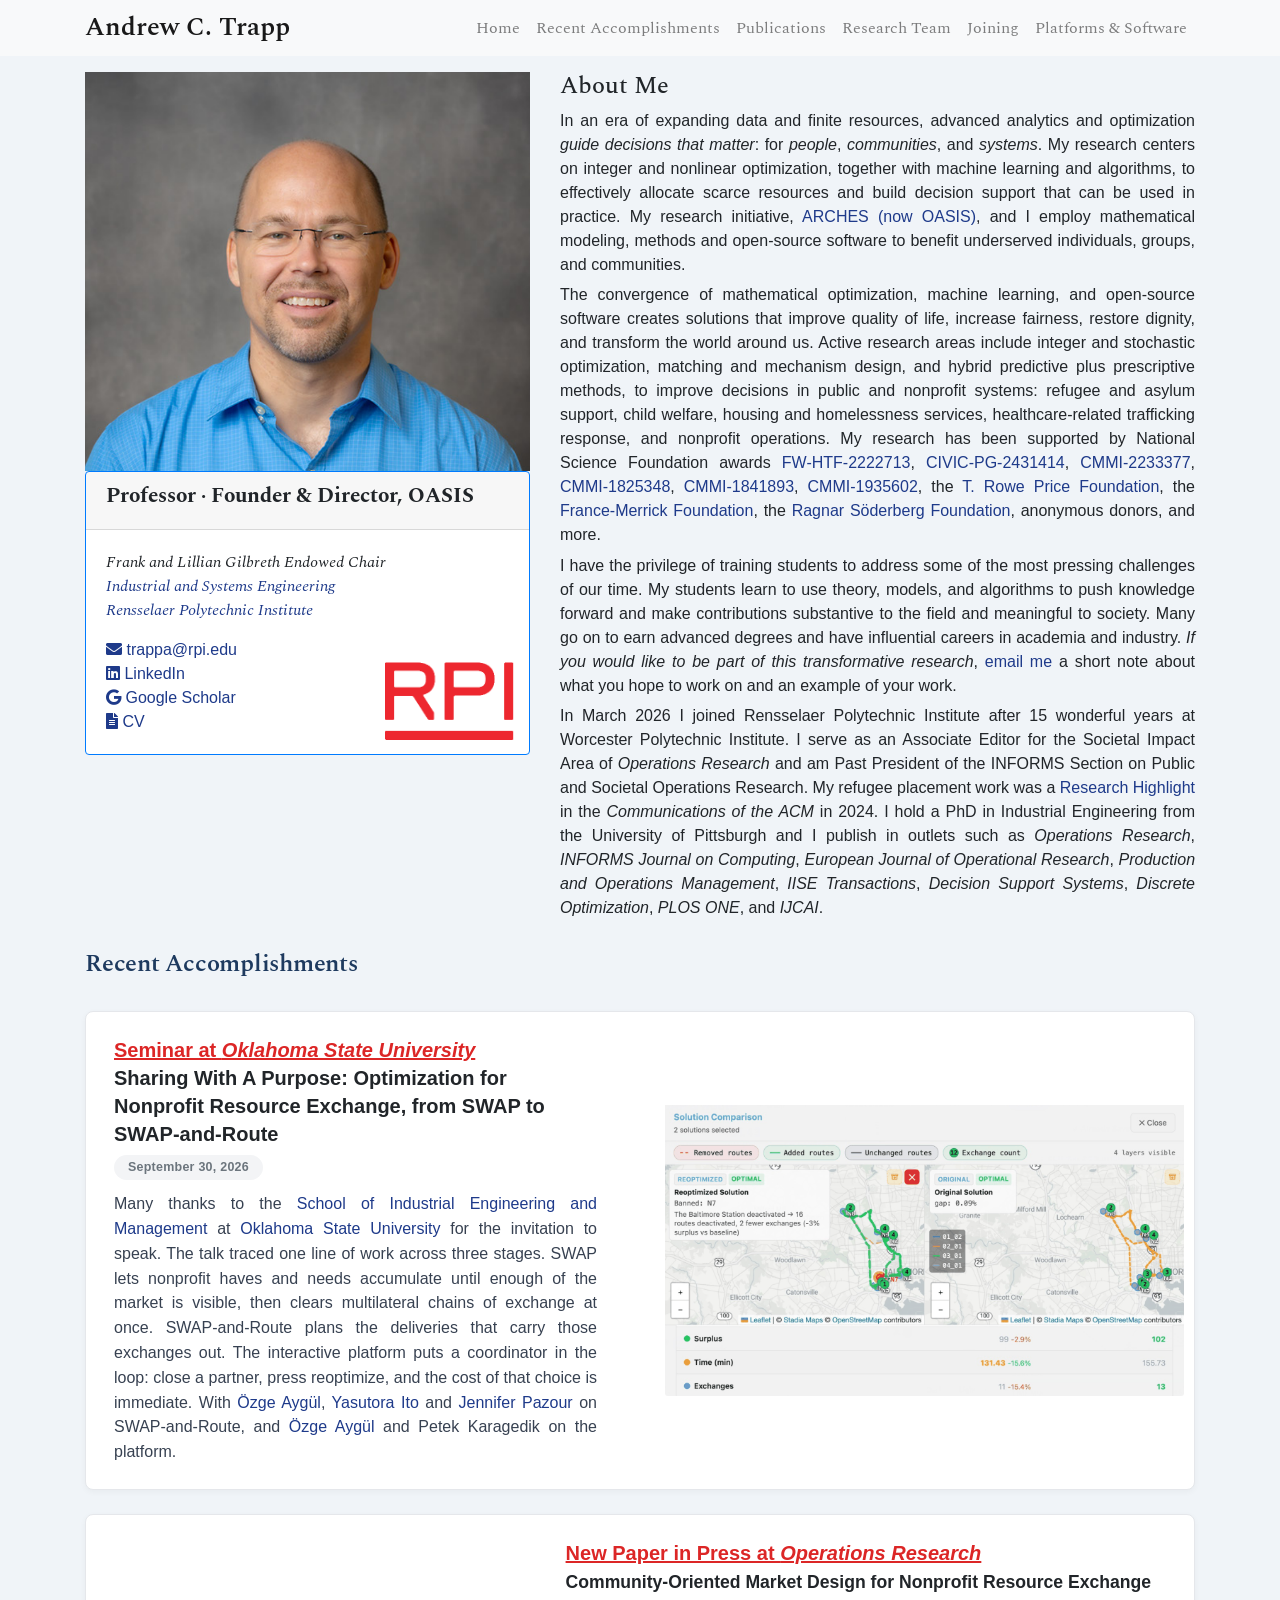
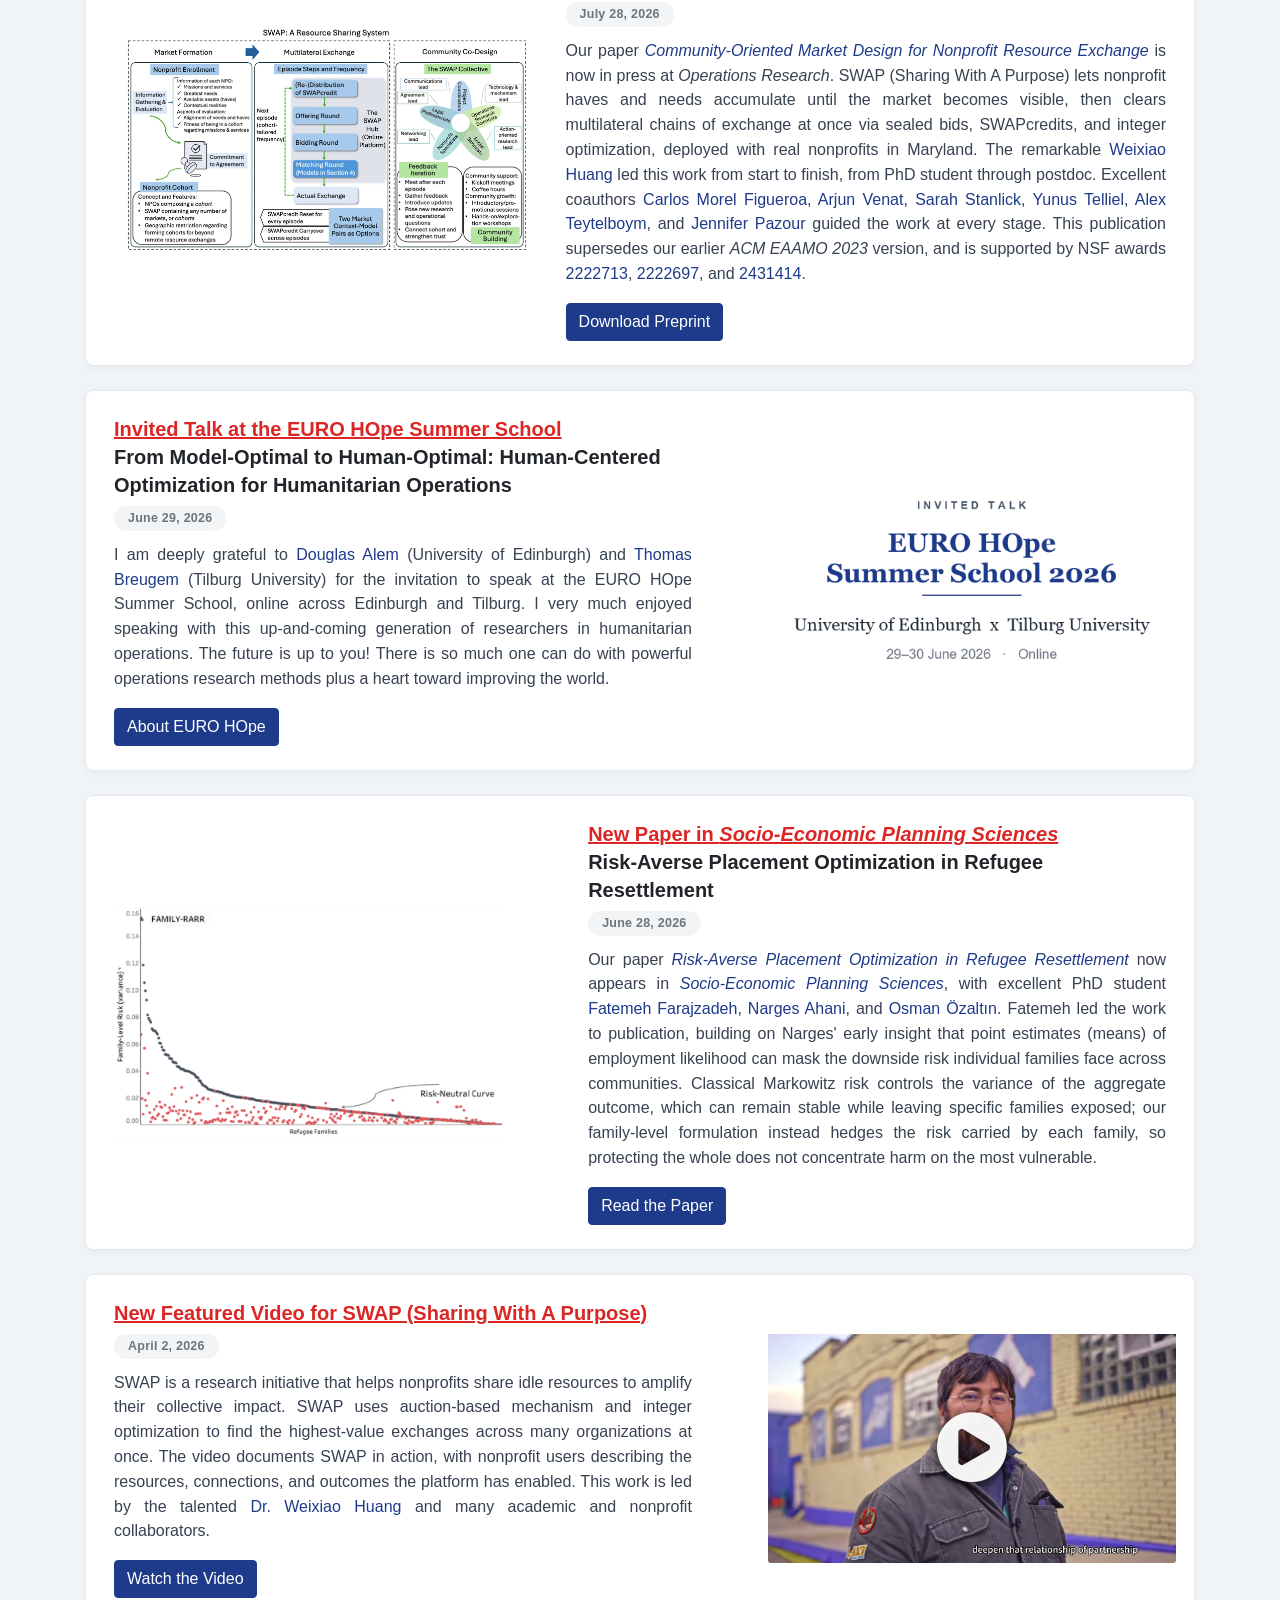
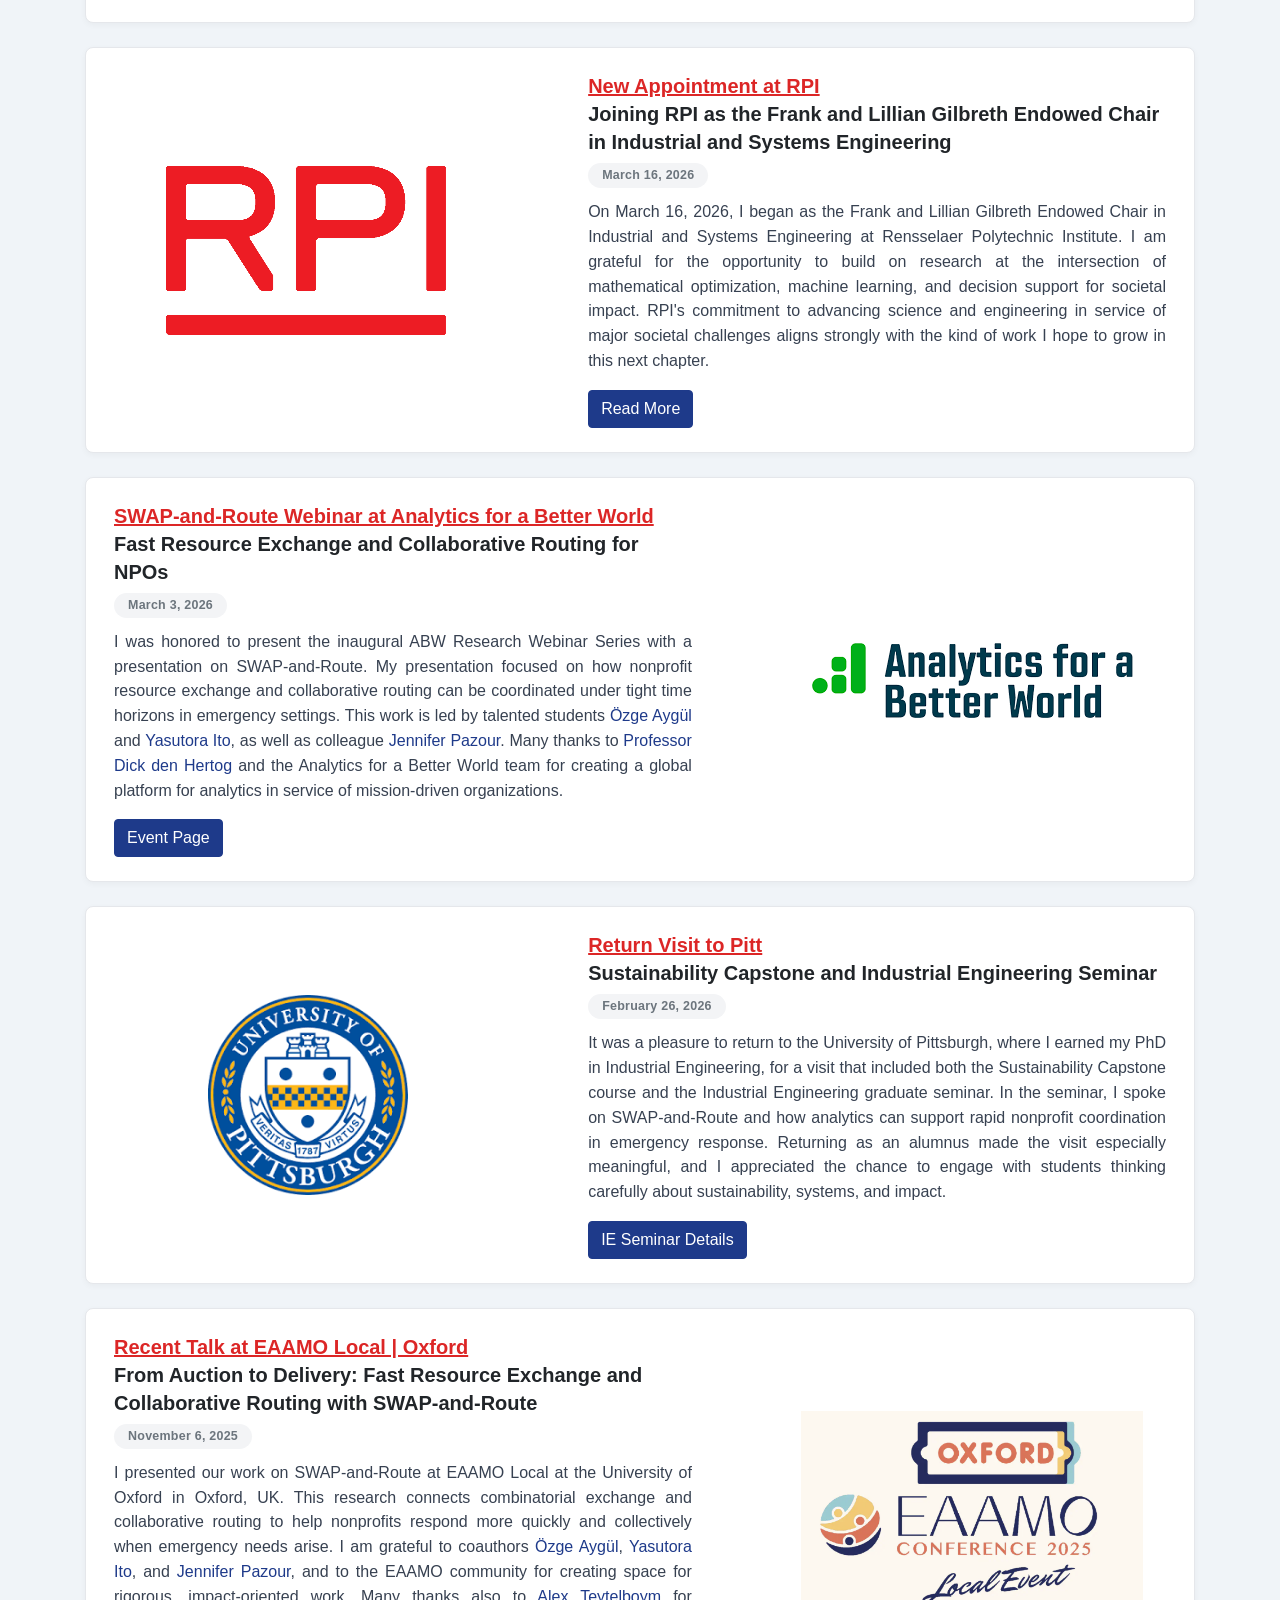
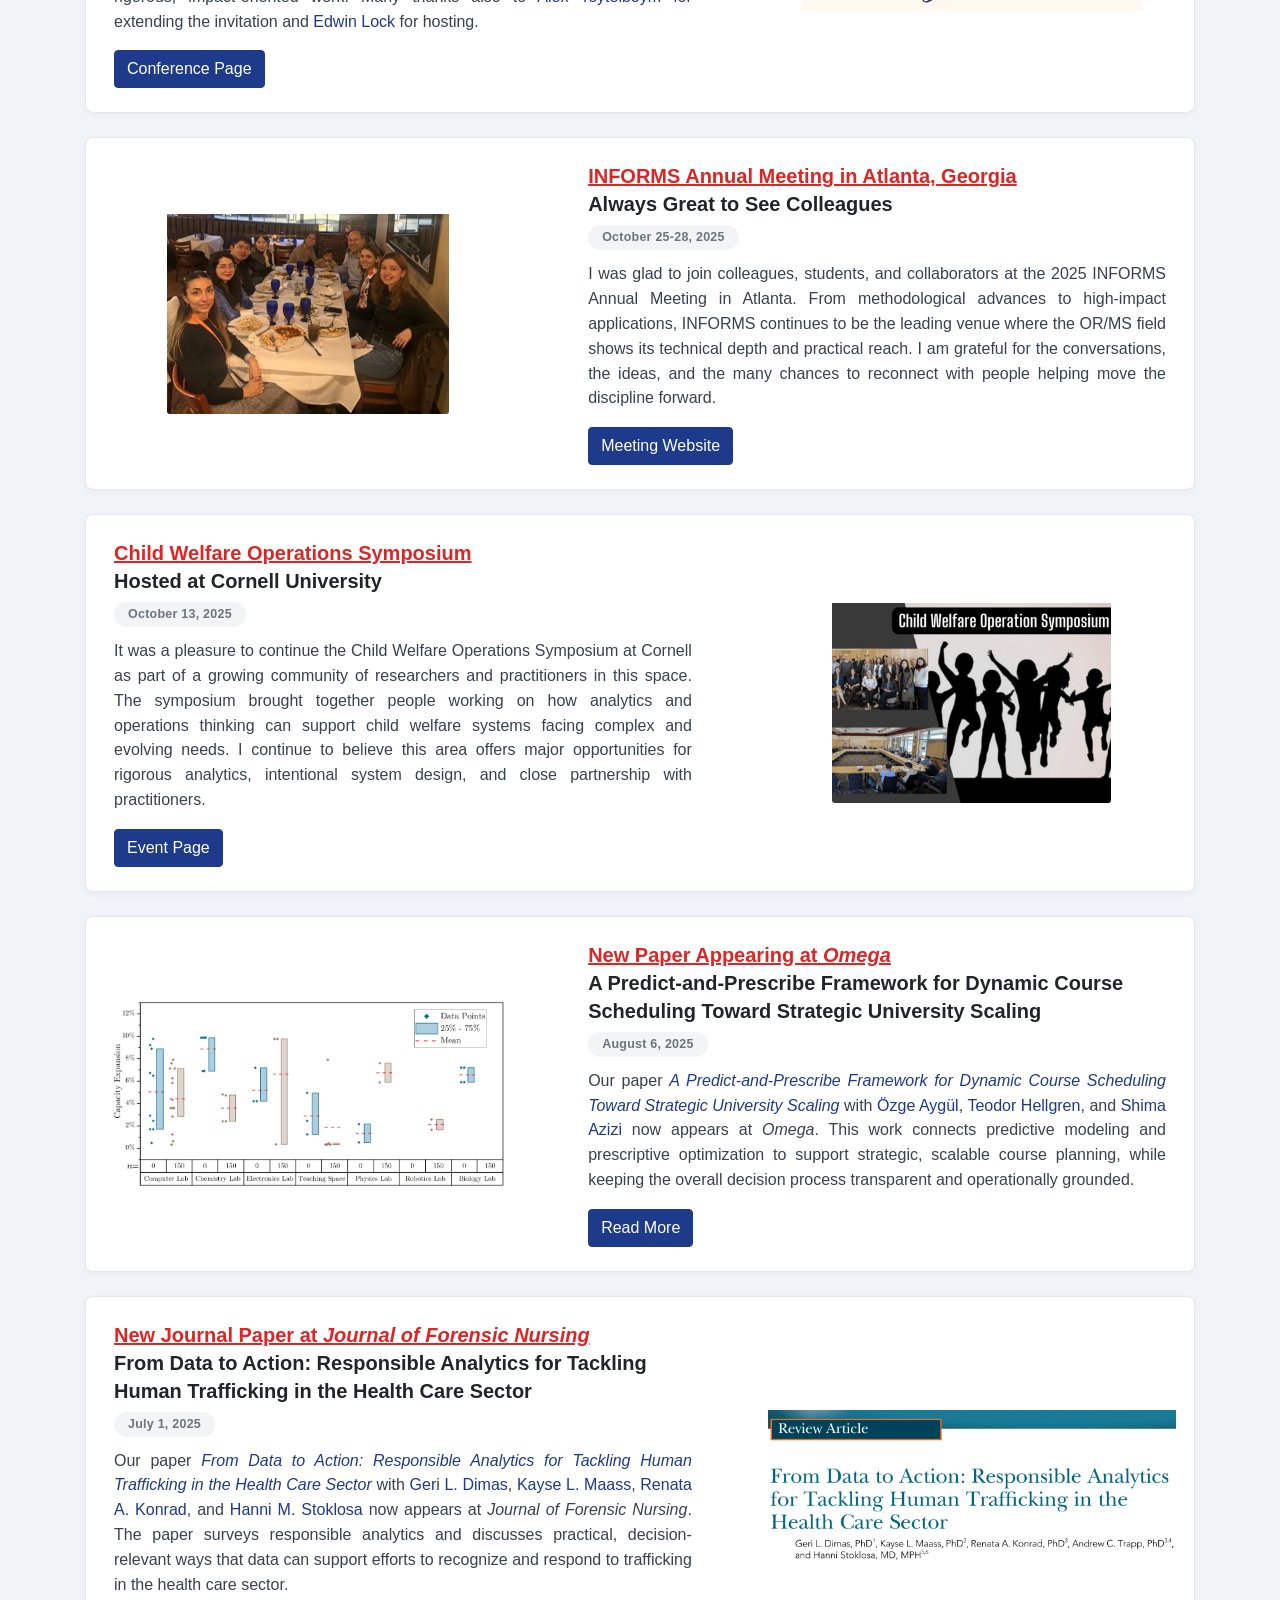
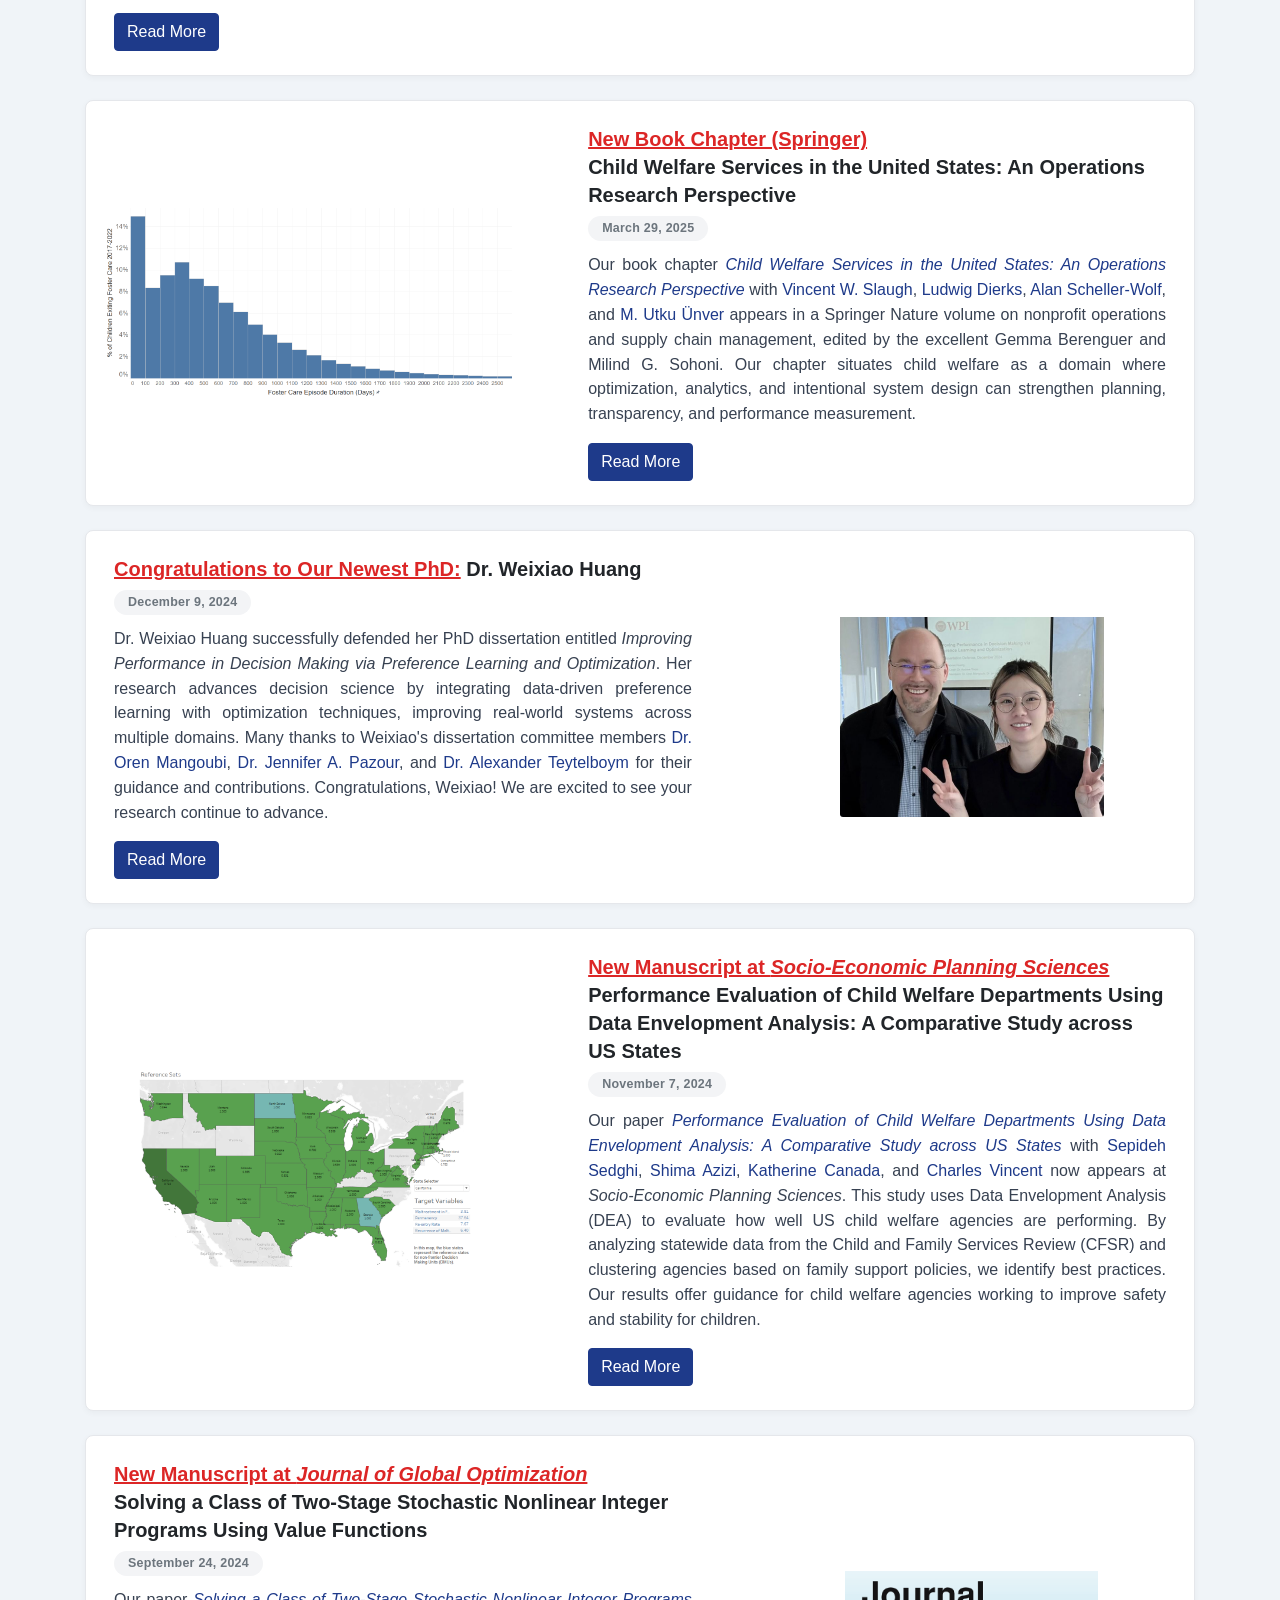
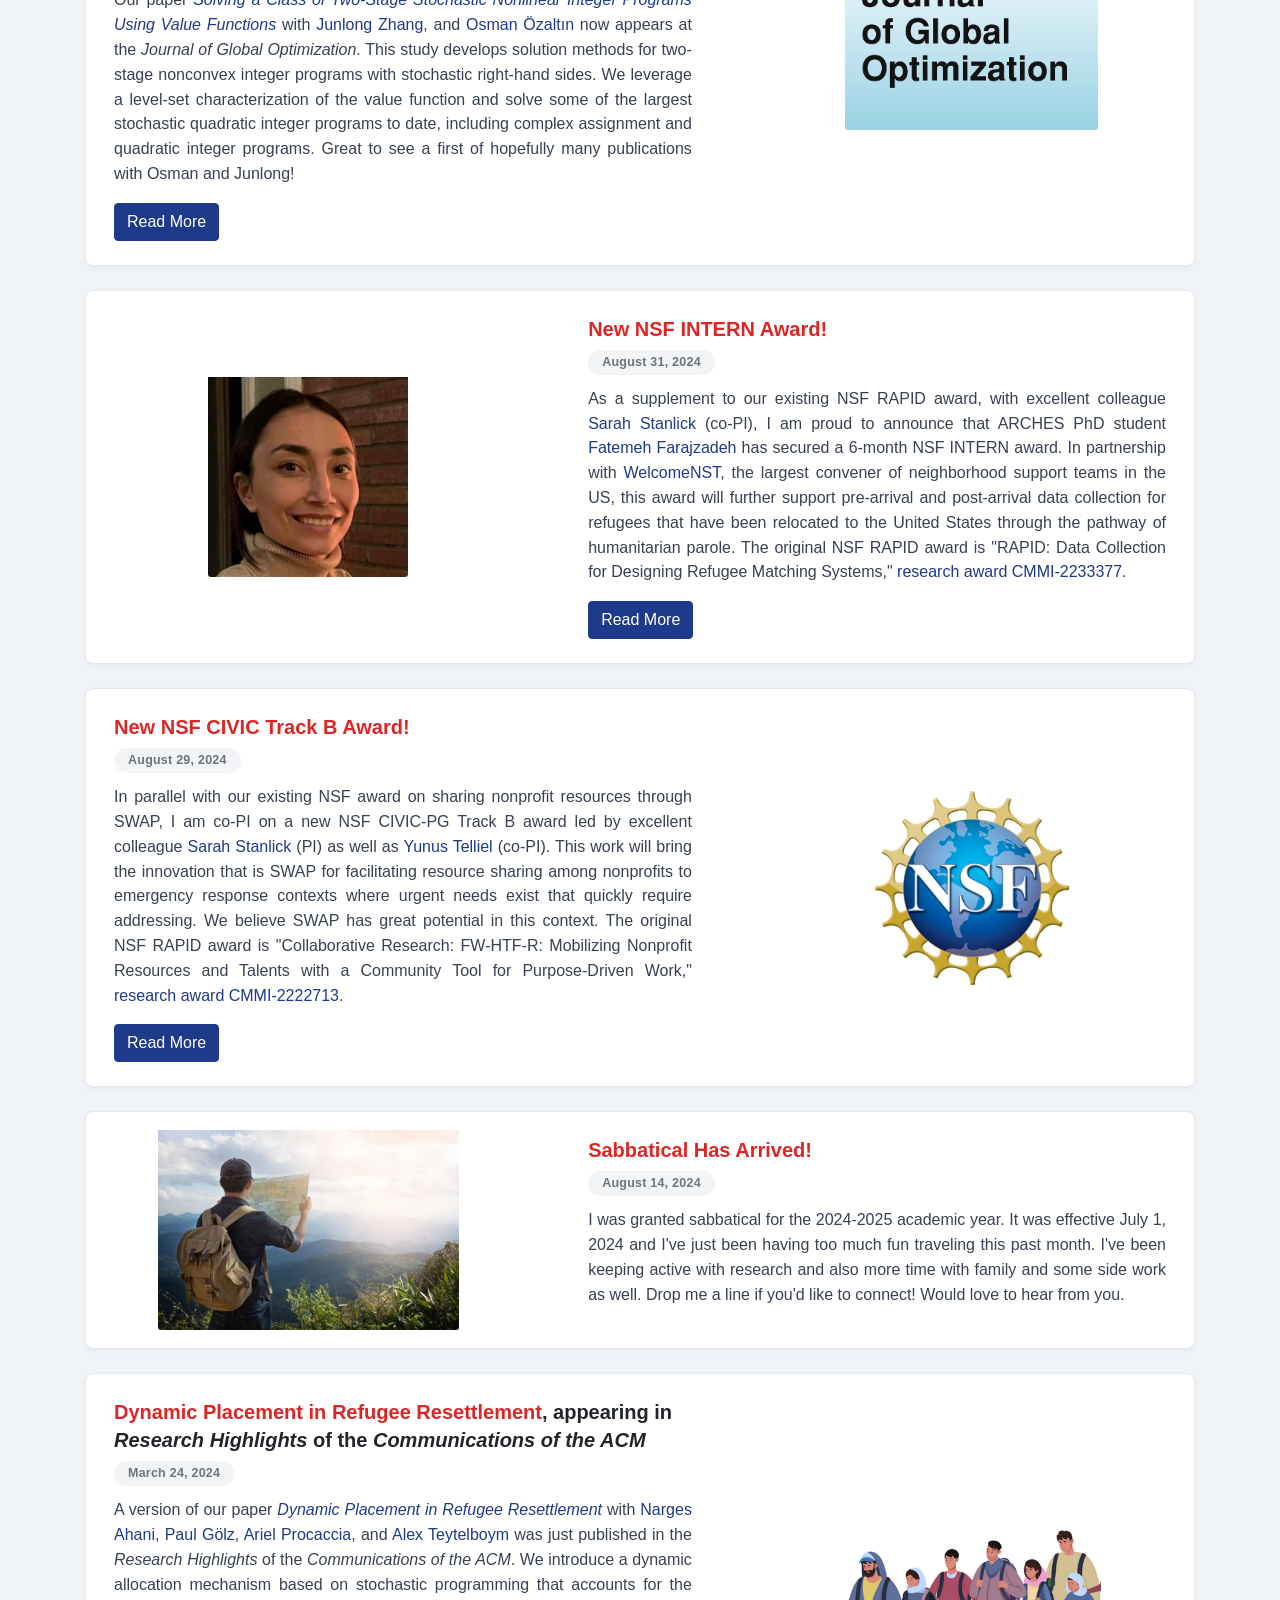
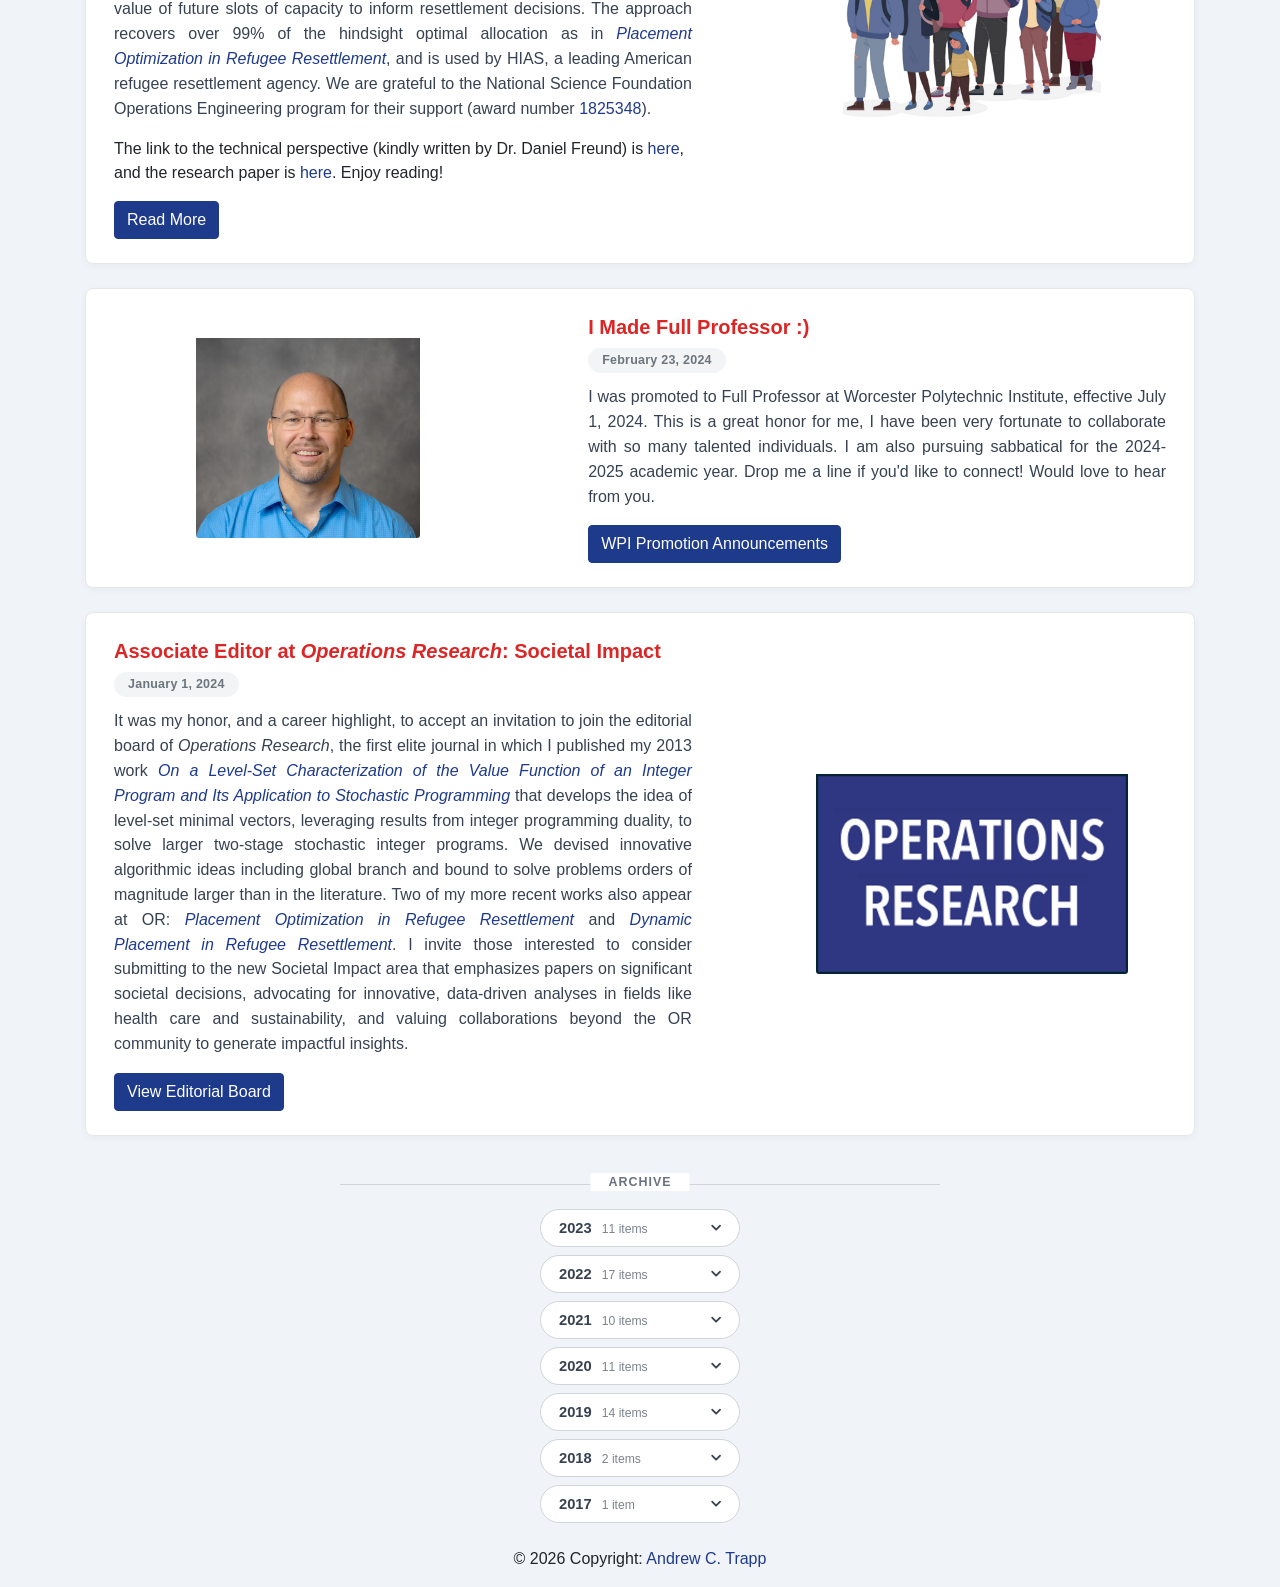
==== index.html @ 720f8353 "Rework the Oklahoma State card: clearer figure, lighter text block Swaps the full-application screen" ====
<!DOCTYPE html>
<html lang="en">
  <head>
    <meta charset="UTF-8" />
    <meta name="viewport" content="width=device-width, initial-scale=1.0" />
    <meta http-equiv="X-UA-Compatible" content="ie=edge" />

    <!-- SEO description -->
    <meta name="description" content="Professor and Gilbreth Endowed Chair in Industrial and Systems Engineering at RPI, applying optimization and machine learning to systems that serve people." />

    <!-- Open Graph / link preview (default = profile). To feature a specific paper on a LinkedIn/Teams post, swap the four og: lines using the template at the bottom of this block. -->
    <meta property="og:type" content="website" />
    <meta property="og:site_name" content="Andrew C. Trapp" />
    <meta property="og:title" content="Andrew C. Trapp | Optimization for Societal Impact" />
    <meta property="og:description" content="Professor and Gilbreth Endowed Chair in Industrial and Systems Engineering at RPI, applying optimization and machine learning to systems that serve people." />
    <meta property="og:image" content="https://andrewctrapp.github.io/img/og_card.png" />
    <meta property="og:image:width" content="1200" />
    <meta property="og:image:height" content="630" />
    <meta property="og:image:alt" content="Andrew C. Trapp, Professor and Gilbreth Endowed Chair, Industrial and Systems Engineering, RPI" />
    <meta property="og:url" content="https://andrewctrapp.github.io/" />

    <!-- Site name for Google Search results (WebSite structured data).
         Without this, Google falls back to the platform brand ("GitHub") for github.io sites. -->
    <script type="application/ld+json">
    {
      "@context": "https://schema.org",
      "@type": "WebSite",
      "name": "Andrew C. Trapp",
      "alternateName": "Optimization for Societal Impact",
      "url": "https://andrewctrapp.github.io/"
    }
    </script>

    <!-- Twitter / X card -->
    <meta name="twitter:card" content="summary_large_image" />
    <meta name="twitter:title" content="Andrew C. Trapp | Optimization for Societal Impact" />
    <meta name="twitter:description" content="Professor and Gilbreth Endowed Chair in Industrial and Systems Engineering at RPI, applying optimization and machine learning to systems that serve people." />
    <meta name="twitter:image" content="https://andrewctrapp.github.io/img/og_card.png" />

    <!-- TEMPLATE to feature a specific paper instead of the profile: replace the active og:title/og:description/og:image/og:url above with a version of these.
    <meta property="og:title" content="New Manuscript Accepted at Operations Research: Dynamic Placement in Refugee Resettlement"/>
    <meta property="og:image" content="https://andrewctrapp.github.io/img/Annie.gif"/>
    <meta property="og:description" content="New manuscript explores a dynamic allocation mechanism based on stochastic programming to account for the value of future slots of capacity to inform resettlement decisions."/>
    <meta property="og:url" content="https://andrewctrapp.github.io/index.html#dynamic-refugee-resettlement"/>
    -->
    <!-- TEMPLATE (community paramedicine):
    <meta property="og:title" content="Select, Route and Schedule: Optimizing Community Paramedicine Service Delivery with Mandatory Visits and Patient Prioritization"/>
    <meta property="og:image" content="https://andrewctrapp.github.io/img/CP_Plot.png"/>
    <meta property="og:description" content="My newest manuscript on community paramedicine is now available online at Optimization Online."/>
    <meta property="og:url" content="https://andrewctrapp.github.io/index.html#community-paramedicine"/>
    -->

<!-- Cite like this: -->
<!-- https://andrewctrapp.github.io/index.html#METU-Refugee-Talk -->

    <!-- Important favicon (icon for tab on browser) -->
    <link rel="icon" href="img/favicon.ico" />

    <!--Bootstrap CDN-->
    <link
      rel="stylesheet"
      href="https://stackpath.bootstrapcdn.com/bootstrap/4.3.1/css/bootstrap.min.css"
      integrity="sha384-ggOyR0iXCbMQv3Xipma34MD+dH/1fQ784/j6cY/iJTQUOhcWr7x9JvoRxT2MZw1T"
      crossorigin="anonymous"
    />
    <link
      rel="stylesheet"
      href="https://cdnjs.cloudflare.com/ajax/libs/font-awesome/5.2.0/css/all.css"
    />

    <!-- ====================================================
         Recent Accomplishments — polished card styling
         ==================================================== -->
    <style>
      /* === Card polish (subtle shadows, hover lift, consistent spacing) === */
      #recent-accomplishments .card {
        border: 1px solid #e5e7eb;
        border-radius: 8px;
        overflow: hidden;
        transition: box-shadow 0.22s ease, transform 0.22s ease;
        box-shadow: 0 2px 6px rgba(0,0,0,0.04);
        background: #fff;
      }
      #recent-accomplishments .card:hover {
        box-shadow: 0 8px 24px rgba(0,0,0,0.10);
        transform: translateY(-2px);
      }
      #recent-accomplishments .card-header {
        background: transparent;
        border: 0;
        padding: 18px;
        width: 100%;
        display: flex;
        align-items: center;
        justify-content: center;
      }
      /* Standardize all card images to a consistent visual height */
      #recent-accomplishments .card-header img,
      #recent-accomplishments .card-img-bottom,
      #recent-accomplishments .card-img-top {
        max-height: 200px;
        width: auto;
        max-width: 100%;
        object-fit: contain;
        margin: 0 auto;
        display: block;
      }
      /* SWAP video thumbnail is wider/cinematic — let it fill */
      #SWAPVideo2025 .card-header img {
        max-height: none;
        width: 100%;
      }
      /* RARR figure: a touch larger so the plot labels stay legible */
      #RARRPaper2026 .card-header img {
        max-height: 230px;
      }
      /* SWAP OR-paper figure is a wide three-panel diagram — let it fill the column */
      #SWAPOper2026 .card-header img {
        max-height: none;
        width: 100%;
      }
      /* Shift the column split and slim the paddings so the bold title holds one line
         while the figure keeps its size */
      @media (min-width: 992px) {
        /* Move 30px of the central-divider buffer over to the card's left edge */
        #SWAPOper2026 .col-lg-5 { flex: 0 0 41%; max-width: 41%; padding-left: 45px; padding-right: 0; }
        #SWAPOper2026 .col-lg-7 { flex: 0 0 59%; max-width: 59%; padding-left: 0; }
      }
      #SWAPOper2026 .card-title b {
        font-size: 1.1rem;
      }
      #SWAPOper2026 .card-header { padding: 10px; }
      #SWAPOper2026 .card-body { padding: 24px 16px; }

      /* OSU seminar figure is a two-panel comparison with fine labels and a metrics
         table: let it fill the column so those stay readable */
      #OSUSeminar2026 .card-header img {
        max-height: none;
        width: 100%;
      }
      #OSUSeminar2026 .card-header { padding: 10px; }
      #OSUSeminar2026 .card-body { padding: 24px 18px; }
      #recent-accomplishments .card-body {
        padding: 24px 28px;
      }
      #recent-accomplishments .card-title {
        margin-bottom: 6px;
        line-height: 1.4;
      }
      #recent-accomplishments .card-text {
        line-height: 1.55;
        color: #374151;
      }
      #recent-accomplishments h4 {
        color: #1e3a5f;
        font-weight: 600;
        letter-spacing: -0.01em;
      }
      /* === Date badge (replaces the muted h6 with a pill) === */
      #recent-accomplishments .card-subtitle {
        display: inline-block;
        background: #f3f4f6;
        color: #4b5563;
        padding: 5px 14px;
        border-radius: 999px;
        font-size: 0.78rem;
        font-weight: 600;
        letter-spacing: 0.02em;
        margin-bottom: 12px;
      }
      /* === Modernized red accent (replaces deprecated <font color="red">) === */
      .card-accent {
        color: #dc2626;
        font-weight: 700;
        text-decoration: none;
      }
      .card-accent-strong {
        color: #dc2626;
        font-weight: 700;
        text-decoration: underline;
      }
      /* === Alternating mirror layout (every other card flipped) === */
      #recent-accomplishments .card.card-mirror > .row {
        flex-direction: row-reverse;
      }
      /* === Archive divider (shown once, above first year-toggle) === */
      .archive-divider {
        position: relative;
        text-align: center;
        margin: 48px auto 24px;
        max-width: 600px;
      }
      .archive-divider hr {
        border: 0;
        border-top: 1.5px solid #d1d5db;
        margin: 0;
      }
      .archive-divider .archive-label {
        position: absolute;
        top: -11px;
        left: 50%;
        transform: translateX(-50%);
        background: #fff;
        padding: 0 18px;
        color: #6b7280;
        font-size: 0.78rem;
        text-transform: uppercase;
        letter-spacing: 0.08em;
        font-weight: 600;
      }
      /* === Per-year toggle (slim pill style) === */
      .year-toggle-wrap {
        text-align: center;
        margin: 0 auto 8px;
      }
      .year-toggle {
        border: 1px solid #d1d5db;
        background: #fff;
        color: #374151;
        padding: 7px 18px;
        font-size: 0.88rem;
        border-radius: 999px;
        cursor: pointer;
        display: inline-flex;
        align-items: center;
        justify-content: space-between;
        min-width: 200px;
        transition: all 0.18s;
        font-family: inherit;
      }
      .year-toggle:hover {
        border-color: #1e3a5f;
        color: #1e3a5f;
      }
      .year-toggle.expanded {
        background: #1e3a5f;
        border-color: #1e3a5f;
        color: #fff;
      }
      .year-toggle .year-label {
        display: inline-flex;
        align-items: baseline;
        gap: 10px;
      }
      .year-toggle .year-num {
        font-weight: 700;
        font-size: 0.92rem;
      }
      .year-toggle .year-count {
        font-size: 0.76rem;
        opacity: 0.65;
      }
      .year-toggle.expanded .year-count {
        opacity: 0.9;
      }
      .year-toggle .year-chev {
        font-size: 0.72rem;
        margin-left: 14px;
        transition: transform 0.2s;
      }
      .year-toggle.expanded .year-chev {
        transform: rotate(180deg);
      }
      .year-panel {
        margin: 18px 0 30px;
      }
      .archived-card-wrap {
        margin-bottom: 16px;
      }
      /* === Fade-in animation on revealed cards === */
      @keyframes fadeInUp {
        from { opacity: 0; transform: translateY(12px); }
        to { opacity: 1; transform: translateY(0); }
      }
      .reveal-anim {
        animation: fadeInUp 0.45s ease forwards;
      }
      /* === Floating back-to-top button === */
      #back-to-top {
        position: fixed;
        bottom: 28px;
        right: 28px;
        width: 48px;
        height: 48px;
        border-radius: 50%;
        background: #1e3a5f;
        color: #fff;
        border: 0;
        box-shadow: 0 4px 14px rgba(0,0,0,0.18);
        opacity: 0;
        pointer-events: none;
        transition: opacity 0.25s, transform 0.18s;
        z-index: 9000;
        font-size: 1.1rem;
        cursor: pointer;
      }
      #back-to-top.visible {
        opacity: 0.92;
        pointer-events: auto;
      }
      #back-to-top:hover {
        opacity: 1;
        transform: translateY(-3px);
      }
    </style>

    <link rel="stylesheet" href="accents.css" />
  </head>
  <title>Optimization for Societal Impact &middot; Andrew C. Trapp</title>
<!--   <link rel="shortcut icon" type="image/jpg" href="Favicon_Image_Location"/> -->
  <body>
    <!--Navbar-->

    <nav class="navbar navbar-expand-sm navbar-light bg-light mb-3">
      <div class="container">
        <a class="navbar-brand" href="index.html">Andrew C. Trapp</a>
        <button class="navbar-toggler" data-toggle="collapse" data-target="#navbarNav">
          <span class="navbar-toggler-icon"></span>
        </button>
        <div class="collapse navbar-collapse" id="navbarNav">
          <ul class="navbar-nav ml-auto">
            <li class="nav-item">
              <a class="nav-link" href="index.html">Home</a>
            </li>
            <li class="nav-item">
              <a class="nav-link" href="index.html#recent-accomplishments">Recent Accomplishments</a>
            </li>
            <li class="nav-item">
              <a class="nav-link" href="publications.htm">Publications</a>
            </li>
            <li class="nav-item">
              <a class="nav-link" href="team.htm">Research Team</a>
            </li>
            <li class="nav-item">
              <a class="nav-link" href="joining.htm">Joining</a>
            </li>
            <li class="nav-item">
              <a class="nav-link" href="platforms-and-software.htm">Platforms & Software</a>
            </li>
          </ul>
        </div>
      </div>
    </nav>

    <!--Profile-->

    <div class="container">
      <div class="row justify-content-center align-self-center">
        <div class="col-lg-5 ">
          <div class="text-center">
            <img
              src="img/ACT_2024.png"
              class="img-fluid"
              alt="profile photo"
            />
          </div>
          <div class="card border-primary">
              <div class="card-header">
                <h5><strong>Professor &middot; Founder &amp; Director,&nbsp;OASIS</strong></h5>
              </div>
                <div class="card-body" style="position:relative;">
                <p class="affiliation">
                  <i>Frank and Lillian Gilbreth Endowed Chair</i>
                  <br>
                  <a href="https://ise.rpi.edu"><i>Industrial and Systems Engineering</i></a>
                  <br>
                  <a href="https://www.rpi.edu"><i>Rensselaer Polytechnic Institute</i></a>
<!--                   <br> -->
<!--                   <a href="https://www.wpi.edu/academics/departments/data-science"><i>Data Science</i></a> -->
<!--                   &vert; -->
<!--                   <a href="https://www.wpi.edu/academics/departments/mathematical-sciences"><i>Mathematical Sciences</i></a> -->
<!--                   &vert; -->
<!--                   <a href="https://www.wpi.edu/academics/departments/computer-science"><i>Computer Science</i></a> -->
                </p>
              <div style="clear:both;"></div>

              <div>
                <a href="mailto:trappa@rpi.edu"><i class="fas fa-envelope"></i></a>
                <a href="mailto:trappa@rpi.edu">trappa@rpi.edu</a>
              </div>
              <div class="linkedin">
                <a
                  href="https://www.linkedin.com/in/andytrapp"
                  ,
                  target="_blank"
                >
                  <i class="fab fa-linkedin"></i>
                </a>
                <a
                  href="https://www.linkedin.com/in/andytrapp"
                  ,
                  target="_blank"
                  >LinkedIn</a
                >
              </div>
              <div class="google">
                <a
                  href="https://scholar.google.com/citations?user=ZASbboYAAAAJ&hl=en&oi=ao"
                  ,
                  target="_blank"
                >
                  <i class="fab fa-google"></i>
                </a>
                <a
                  href="https://scholar.google.com/citations?user=ZASbboYAAAAJ&hl=en&oi=ao"
                  ,
                  target="_blank"
                  >Google Scholar</a
                >
              </div>
              <div class="cv">
                <a href="cv.pdf" download, target="_blank">
                  <i class="fas fa-file-alt"></i>
                </a>
                <a href="cv.pdf" download, target="_blank"
                  >CV</a
                >
              </div>
              <a href="https://www.rpi.edu" target="_blank" title="Rensselaer Polytechnic Institute"
                 style="position:absolute;bottom:14px;right:14px;display:block;line-height:0;">
                <img src="img/RPI_Logo_Red_on_White_With_Bar.png" alt="Rensselaer Polytechnic Institute"
                     style="max-height:78px;max-width:165px;width:auto;height:auto;opacity:0.95;" />
              </a>
            </div>
            </div>
          </div>
          <br>
       
        <div class="col-lg-7">
          <h4>About Me</h4>
          <p class="medium-text-justify" align="justify" style="margin-bottom:0.4rem;">
            In an era of expanding data and finite resources, advanced analytics and optimization <i>guide decisions that matter</i>: for <i>people</i>, <i>communities</i>, and <i>systems</i>. My research centers on integer and nonlinear optimization, together with machine learning and algorithms, to effectively allocate scarce resources and build decision support that can be used in practice. My research initiative, <a href="https://oasisimpact.org">ARCHES (now OASIS)</a>, and I employ mathematical modeling, methods and open-source software to benefit underserved individuals, groups, and communities.</p>
          <p class="medium-text-justify" align="justify" style="margin-bottom:0.4rem;">
            The convergence of mathematical optimization, machine learning, and open-source software creates solutions that improve quality of life, increase fairness, restore dignity, and transform the world around us.
            Active research areas include integer and stochastic optimization, matching and mechanism design, and hybrid predictive plus prescriptive methods, to improve decisions in public and nonprofit systems: refugee and asylum support, child welfare, housing and homelessness services, healthcare-related trafficking response, and nonprofit operations.
            My research has been supported by National Science Foundation awards
            <a href="https://www.nsf.gov/awardsearch/showAward?AWD_ID=2222713", target="_blank"
              >FW-HTF-2222713</a
            >,
            <a href="https://www.nsf.gov/awardsearch/showAward?AWD_ID=2431414", target="_blank"
              >CIVIC-PG-2431414</a
            >,
            <a href="https://www.nsf.gov/awardsearch/showAward?AWD_ID=2233377", target="_blank"
              >CMMI-2233377</a
            >,
            <a href="https://www.nsf.gov/awardsearch/showAward?AWD_ID=1825348", target="_blank"
              >CMMI-1825348</a
            >,
            <a href="https://www.nsf.gov/awardsearch/showAward?AWD_ID=1841893", target="_blank"
              >CMMI-1841893</a
            >,
            <a href="https://www.nsf.gov/awardsearch/showAward?AWD_ID=1935602", target="_blank"
              >CMMI-1935602</a
            >, the
            <a href="https://www.troweprice.com/corporate/us/en/what-sets-us-apart/corporate-responsibility/community-commitment/trp-foundation.html", target="_blank"
              >T. Rowe Price Foundation</a
            >, the 
            <a href="https://france-merrickfdn.org/", target="_blank"
              >France-Merrick Foundation</a
            >, the
            <a href="https://ki.se/en/research/ragnar-soderberg-foundation", target="_blank"
              >Ragnar S&ouml;derberg Foundation</a
            >, anonymous donors, and more.</p>
          <p class="medium-text-justify" align="justify" style="margin-bottom:0.4rem;">
            I have the privilege of training students to address some of the most pressing challenges of our time. My students learn to use theory, models, and algorithms to push knowledge forward and make contributions substantive to the field and meaningful to society.
            Many go on to earn advanced degrees and have influential careers in academia and industry.
            <i>If you would like to be part of this transformative research</i>, <a href="mailto:trappa@rpi.edu">email me</a> a short note about what you hope to work on and an example of your work.</p>
          <p class="medium-text-justify" align="justify" style="margin-bottom:0.4rem;">
            In March 2026 I joined Rensselaer Polytechnic Institute after 15 wonderful years at Worcester Polytechnic Institute. I serve as an Associate Editor for the Societal Impact Area of <i>Operations Research</i> and am Past President of the INFORMS Section on Public and Societal Operations Research. My refugee placement work was a <a href="https://cacm.acm.org/research-highlights/technical-perspective-improving-refugees-integration-with-online-resource-allocation">Research Highlight</a> in the <i>Communications of the ACM</i> in 2024. I hold a PhD in Industrial Engineering from the University of Pittsburgh and I publish in outlets such as
            <i>Operations Research</i>,
            <i>INFORMS Journal on Computing</i>,
            <i>European Journal of Operational Research</i>,
            <i>Production and Operations Management</i>,
            <i>IISE Transactions</i>,
            <i>Decision Support Systems</i>,
            <i>Discrete Optimization</i>,
            <i>PLOS ONE</i>,
            and <i>IJCAI</i>.
          </p>
        </div>
      </div>
    </div>
    <br />

    <!--Recent Accomplishments-->

    <div id="recent-accomplishments">
    <div class="container">
      <h4>Recent Accomplishments</h4>
    </div>

    <br>

	<div id="OSUSeminar2026">
      <div class="container">
        <div class="card">
          <div class="row">
            <div class="col-lg-6 d-flex align-items-center">
              <div class="card-header">
                <img class="card-img-bottom" src="img/SWAP_Route_Reoptimize_Comparison.png" alt="Solution comparison in the decision support platform: the reoptimized plan beside the original, with surplus, time and exchange counts" />
              </div>
            </div>
            <div class="col-lg-6">
              <div class="card-body">
                <h5 class="card-title">
                  <span class="card-accent-strong">Seminar at <i>Oklahoma State University</i></span><br>
                  <b>Sharing With A Purpose: Optimization for Nonprofit Resource Exchange, from SWAP to SWAP-and-Route</b>
                </h5>

                <h6 class="card-subtitle text-muted">
                  September 30, 2026
                </h6>
                <br />

                <p class="card-text" align="justify">
                  Many thanks to the <a href="https://ceat.okstate.edu/iem/" target="_blank">School of Industrial Engineering and Management</a> at <a href="https://okstate.edu" target="_blank">Oklahoma State University</a> for the invitation to speak.
                  The talk traced one line of work across three stages. SWAP lets nonprofit haves and needs accumulate until enough of the market is visible, then clears multilateral chains of exchange at once.
                  SWAP-and-Route plans the deliveries that carry those exchanges out.
                  The interactive platform puts a coordinator in the loop: close a partner, press reoptimize, and the cost of that choice is immediate.
                  With <a href="https://www.linkedin.com/in/ozgekoc" target="_blank">&Ouml;zge Ayg&uuml;l</a>, <a href="https://oasisimpact.org/people" target="_blank">Yasutora Ito</a> and <a href="https://faculty.rpi.edu/jennifer-pazour" target="_blank">Jennifer Pazour</a> on SWAP-and-Route, and <a href="https://www.linkedin.com/in/ozgekoc" target="_blank">&Ouml;zge Ayg&uuml;l</a> and Petek Karagedik on the platform.
                </p>
              </div>
            </div>
          </div>
        </div>
      </div>
    </div>

    <br>


	<div id="SWAPOper2026">
      <div class="container">
        <div class="card">
          <div class="row">
            <div class="col-lg-5 d-flex align-items-center">
              <div class="card-header">
                <img class="card-img-bottom" src="img/SWAP_System_Overview.png" alt="SWAP system overview: market formation, multilateral exchange, and community co-design" />
              </div>
            </div>
            <div class="col-lg-7">
              <div class="card-body">
                <h5 class="card-title">
                  <span class="card-accent-strong">New Paper in Press at <i>Operations Research</i></span><br>
                  <b>Community-Oriented Market Design for Nonprofit Resource Exchange</b>
                </h5>

                <h6 class="card-subtitle text-muted">
                  July 28, 2026
                </h6>
                <br />

                <p class="card-text" align="justify">
                  Our paper <i><a href="docs/Preprint_Community-Oriented_Market_Design_for_Nonprofit_Resource_Exchange.pdf" target="_blank">Community-Oriented Market Design for Nonprofit Resource Exchange</a></i> is now in press at <i>Operations Research</i>.
                  SWAP (Sharing With A Purpose) lets nonprofit haves and needs accumulate until the market becomes visible, then clears multilateral chains of exchange at once via sealed bids, SWAPcredits, and integer optimization, deployed with real nonprofits in Maryland.
                  The remarkable <a href="https://www.linkedin.com/in/weixiao-olivia-huang-66a878128/" target="_blank">Weixiao Huang</a> led this work from start to finish, from PhD student through postdoc.
                  Excellent coauthors <a href="https://ise.rpi.edu/people/carlos-morel-figueroa" target="_blank">Carlos Morel Figueroa</a>,
                  <a href="https://www.linkedin.com/in/arjun-venat/" target="_blank">Arjun Venat</a>,
                  <a href="https://www.wpi.edu/people/faculty/sstanlick" target="_blank">Sarah Stanlick</a>,
                  <a href="https://www.wpi.edu/people/faculty/ydtelliel" target="_blank">Yunus Telliel</a>,
                  <a href="https://www.economics.ox.ac.uk/people/alex-teytelboym" target="_blank">Alex Teytelboym</a>, and
                  <a href="https://faculty.rpi.edu/jennifer-pazour" target="_blank">Jennifer Pazour</a> guided the work at every stage.
                  This publication supersedes our earlier <i>ACM EAAMO 2023</i> version, and is supported by NSF awards <a href="https://www.nsf.gov/awardsearch/showAward?AWD_ID=2222713" target="_blank">2222713</a>, <a href="https://www.nsf.gov/awardsearch/showAward?AWD_ID=2222697" target="_blank">2222697</a>, and <a href="https://www.nsf.gov/awardsearch/showAward?AWD_ID=2431414" target="_blank">2431414</a>.
                </p>

                <a href="docs/Preprint_Community-Oriented_Market_Design_for_Nonprofit_Resource_Exchange.pdf" target="_blank" class="btn btn-primary">Download Preprint</a>
              </div>
            </div>
          </div>
        </div>
      </div>
    </div>

    <br>

    <div id="EUROHOpe2026" style="display:none">
      <div class="container">
        <div class="card">
          <div class="row">
            <div class="col-lg-5 d-flex align-items-center">
              <div class="card-header">
                <img class="card-img-bottom" src="img/eurohope_summer_school_2026.png" alt="EURO HOpe Summer School 2026, University of Edinburgh and Tilburg University" />
              </div>
            </div>
            <div class="col-lg-7">
              <div class="card-body">
                <h5 class="card-title">
                  <span class="card-accent-strong">Invited Talk at the EURO HOpe Summer School</span><br>
                  <b>From Model-Optimal to Human-Optimal: Human-Centered Optimization for Humanitarian Operations</b>
                </h5>

                <h6 class="card-subtitle text-muted">
                  June 29, 2026
                </h6>
                <br />

                <p class="card-text" align="justify">
                  I am deeply grateful to <a href="https://www.business-school.ed.ac.uk/staff/douglas-alem" target="_blank">Douglas Alem</a> (University of Edinburgh) and <a href="https://www.tilburguniversity.edu/staff/t-breugem" target="_blank">Thomas Breugem</a> (Tilburg University) for the invitation to speak at the EURO HOpe Summer School, online across Edinburgh and Tilburg.
                  I very much enjoyed speaking with this up-and-coming generation of researchers in humanitarian operations.
                  The future is up to you! There is so much one can do with powerful operations research methods plus a heart toward improving the world.
                </p>

                <a href="https://www.euro-online.org/web/ewg/39/euro-working-group-on-humanitarian-operations-hope" target="_blank" class="btn btn-primary">About EURO HOpe</a>
              </div>
            </div>
          </div>
        </div>
      </div>
    </div>

    <br class="eurohope-br" style="display:none">

    <div id="RARRPaper2026">
      <div class="container">
        <div class="card">
          <div class="row">
            <div class="col-lg-5 d-flex align-items-center">
              <div class="card-header">
                <img class="card-img-bottom" src="img/RARR_family_risk.png" alt="Family-level risk versus the risk-neutral curve across refugee families" />
              </div>
            </div>
            <div class="col-lg-7">
              <div class="card-body">
                <h5 class="card-title">
                  <span class="card-accent-strong">New Paper in <i>Socio-Economic Planning Sciences</i></span><br>
                  <b>Risk-Averse Placement Optimization in Refugee Resettlement</b>
                </h5>

                <h6 class="card-subtitle text-muted">
                  June 28, 2026
                </h6>
                <br />

                <p class="card-text" align="justify">
                  Our paper <i><a href="https://www.sciencedirect.com/science/article/abs/pii/S0038012126001308" target="_blank">Risk-Averse Placement Optimization in Refugee Resettlement</a></i> now appears in <i><a href="https://www.sciencedirect.com/journal/socio-economic-planning-sciences" target="_blank">Socio-Economic Planning Sciences</a></i>, with excellent PhD student
                  <a href="https://www.linkedin.com/in/fatemehfrj" target="_blank">Fatemeh Farajzadeh</a>,
                  <a href="https://www.linkedin.com/in/narges-ahani/" target="_blank">Narges Ahani</a>, and
                  <a href="https://ise.ncsu.edu/people/oyozalti/" target="_blank">Osman Özaltın</a>.
                  Fatemeh led the work to publication, building on Narges' early insight that point estimates (means) of employment likelihood can mask the downside risk individual families face across communities.
                  Classical Markowitz risk controls the variance of the aggregate outcome, which can remain stable while leaving specific families exposed; our family-level formulation instead hedges the risk carried by each family, so protecting the whole does not concentrate harm on the most vulnerable.
                </p>

                <a href="https://www.sciencedirect.com/science/article/abs/pii/S0038012126001308" target="_blank" class="btn btn-primary">Read the Paper</a>
              </div>
            </div>
          </div>
        </div>
      </div>
    </div>

    <br>

    <div id="SWAPVideo2025">
	  <div class="container">
		<div class="card">
		  <div class="row">
			<div class="col-lg-5 d-flex align-items-center">
			  <div class="card-header" style="background:transparent;border:0;width:100%;">
				<a href="https://www.youtube.com/watch?v=gGRO5mWwmH4" target="_blank" style="position:relative;display:block;text-decoration:none;">
				  <img class="card-img-bottom" src="img/SWAP_promo_thumb.jpg" alt="SWAP - Sharing With A Purpose featured video" />
				  <span style="position:absolute;top:50%;left:50%;transform:translate(-50%,-50%);font-size:4.5rem;color:rgba(255,255,255,0.95);text-shadow:0 2px 14px rgba(0,0,0,0.7);pointer-events:none;line-height:1;"><i class="fas fa-play-circle"></i></span>
				</a>
			  </div>
			</div>
			<div class="col-lg-7">
			  <div class="card-body">
				<h5 class="card-title">
				  <span class="card-accent-strong">New Featured Video for SWAP (Sharing With A Purpose)</span>
				</h5>

				<h6 class="card-subtitle text-muted">
				  April 2, 2026
				</h6>
				<br />

				<p class="card-text" align="justify">
				  SWAP is a research initiative that helps nonprofits share idle resources to amplify their collective impact.
					  SWAP uses auction-based mechanism and integer optimization to find the highest-value exchanges across many organizations at once.
					  The video documents SWAP in action, with nonprofit users describing the resources, connections, and outcomes the platform has enabled.
					  This work is led by the talented <a href="https://www.linkedin.com/in/weixiao-olivia-huang-66a878128/" target="_blank">Dr. Weixiao Huang</a> and many academic and nonprofit collaborators.
				</p>

				<a href="https://www.youtube.com/watch?v=gGRO5mWwmH4" target="_blank" class="btn btn-primary">Watch the Video</a>
			  </div>
			</div>
		  </div>
		</div>
	  </div>
	</div>

	<br>

	<div id="RPIChair2026A">
	  <div class="container">
		<div class="card">
		  <div class="row">
			<div class="col-lg-5 d-flex align-items-center">
			  <div class="card-header">
				<img class="card-img-bottom" src="img/RPI_Logo_Red_on_White_With_Bar.png" alt="" />
			  </div>
			</div>
			<div class="col-lg-7">
			  <div class="card-body">
				<h5 class="card-title">
				  <span class="card-accent-strong">New Appointment at RPI</span><br>
				  <b>Joining RPI as the Frank and Lillian Gilbreth Endowed Chair in Industrial and Systems Engineering</b>
				</h5>

				<h6 class="card-subtitle text-muted">
				  March 16, 2026
				</h6>
				<br />

				<p class="card-text" align="justify">
				  On March 16, 2026, I began as the Frank and Lillian Gilbreth Endowed Chair in Industrial and Systems Engineering at Rensselaer Polytechnic Institute.
				  I am grateful for the opportunity to build on research at the intersection of mathematical optimization, machine learning, and decision support for societal impact.
				  RPI's commitment to advancing science and engineering in service of major societal challenges aligns strongly with the kind of work I hope to grow in this next chapter.
				</p>

				<a href="https://faculty.rpi.edu/andrew-trapp" target="_blank" class="btn btn-primary">Read More</a>
			  </div>
			</div>
		  </div>
		</div>
	  </div>
	</div>

	<br>

	<div id="ABWWebinar2026A">
	  <div class="container">
		<div class="card">
		  <div class="row">
			<div class="col-lg-5 d-flex align-items-center">
			  <div class="card-header">
				<img class="card-img-bottom" src="img/ABW_logo.png" alt="" />
			  </div>
			</div>
			<div class="col-lg-7">
			  <div class="card-body">
				<h5 class="card-title">
				  <span class="card-accent-strong">SWAP-and-Route Webinar at Analytics for a Better World</span><br>
				  <b>Fast Resource Exchange and Collaborative Routing for NPOs</b>
				</h5>

				<h6 class="card-subtitle text-muted">
				  March 3, 2026
				</h6>
				<br />

				<p class="card-text" align="justify">
				  I was honored to present the inaugural ABW Research Webinar Series with a presentation on SWAP-and-Route.
				  My presentation focused on how nonprofit resource exchange and collaborative routing can be coordinated under tight time horizons in emergency settings.
				  This work is led by talented students <a href="https://www.linkedin.com/in/ozgekoc" target="_blank">Özge Aygül</a> and <a href="https://oasisimpact.org/people" target="_blank">Yasutora Ito</a>, as well as colleague <a href="https://faculty.rpi.edu/jennifer-pazour" target="_blank">Jennifer Pazour</a>.
				  Many thanks to <a href="https://analyticsbetterworld.org/people/dick-den-hertog/" target="_blank">Professor Dick den Hertog</a> and the Analytics for a Better World team for creating a global platform for analytics in service of mission-driven organizations.
				</p>

				<a href="https://analyticsbetterworld.org/updates/join-the-first-edition-of-the-new-abw-research-webinar-series-with-professors-andrew-trapp-and-den-hertog/" target="_blank" class="btn btn-primary">Event Page</a>
			  </div>
			</div>
		  </div>
		</div>
	  </div>
	</div>

	<br>

	<div id="PittVisit2026A">
	  <div class="container">
		<div class="card">
		  <div class="row">
			<div class="col-lg-5 d-flex align-items-center">
			  <div class="card-header">
				<img class="card-img-bottom" src="img/Pitt_logo.png" alt="" />
			  </div>
			</div>
			<div class="col-lg-7">
			  <div class="card-body">
				<h5 class="card-title">
				  <span class="card-accent-strong">Return Visit to Pitt</span><br>
				  <b>Sustainability Capstone and Industrial Engineering Seminar</b>
				</h5>

				<h6 class="card-subtitle text-muted">
				  February 26, 2026
				</h6>
				<br />

				<p class="card-text" align="justify">
				  It was a pleasure to return to the University of Pittsburgh, where I earned my PhD in Industrial Engineering, for a visit that included both the Sustainability Capstone course and the Industrial Engineering graduate seminar.
				  In the seminar, I spoke on SWAP-and-Route and how analytics can support rapid nonprofit coordination in emergency response.
				  Returning as an alumnus made the visit especially meaningful, and I appreciated the chance to engage with students thinking carefully about sustainability, systems, and impact.
				</p>

				<a href="https://calendar.pitt.edu/event/ie-seminar-andy-trapp-swap-and-route-fast-resource-exchange-and-collaborative-routing" target="_blank" class="btn btn-primary">IE Seminar Details</a>
			  </div>
			</div>
		  </div>
		</div>
	  </div>
	</div>

	<br>

	<div id="EAAMOOxford2025A">
	  <div class="container">
		<div class="card">
		  <div class="row">
			<div class="col-lg-5 d-flex align-items-center">
			  <div class="card-header">
				<img class="card-img-bottom" src="img/EAAMO_Oxford_2025.png" alt="" />
			  </div>
			</div>
			<div class="col-lg-7">
			  <div class="card-body">
				<h5 class="card-title">
				  <span class="card-accent-strong">Recent Talk at EAAMO Local | Oxford</span><br>
				  <b>From Auction to Delivery: Fast Resource Exchange and Collaborative Routing with SWAP-and-Route</b>
				</h5>

				<h6 class="card-subtitle text-muted">
				  November 6, 2025
				</h6>
				<br />

				<p class="card-text" align="justify">
				  I presented our work on SWAP-and-Route at EAAMO Local at the University of Oxford in Oxford, UK.
				  This research connects combinatorial exchange and collaborative routing to help nonprofits respond more quickly and collectively when emergency needs arise.
				  I am grateful to coauthors <a href="https://www.linkedin.com/in/ozgekoc" target="_blank">Özge Aygül</a>, <a href="https://oasisimpact.org/people" target="_blank">Yasutora Ito</a>, and <a href="https://faculty.rpi.edu/jennifer-pazour" target="_blank">Jennifer Pazour</a>, and to the EAAMO community for creating space for rigorous, impact-oriented work.
				  Many thanks also to <a href="https://www.economics.ox.ac.uk/people/alex-teytelboym" target="_blank">Alex Teytelboym</a> for extending the invitation and <a href="https://www.economics.ox.ac.uk/people/edwin-lock" target="_blank">Edwin Lock</a> for hosting.
				</p>
				<a href="https://conference2025.eaamo.org/oxford_event/" target="_blank" class="btn btn-primary">Conference Page</a>
			  </div>
			</div>
		  </div>
		</div>
	  </div>
	</div>

	<br>

	<div id="INFORMSAtlanta2025A">
	  <div class="container">
		<div class="card">
		  <div class="row">
			<div class="col-lg-5 d-flex align-items-center">
			  <div class="card-header">
				<img class="card-img-bottom" src="img/INFORMS_Atlanta_2026_ARCHES_cut.jpg" alt="" />
<!-- 				<img class="card-img-bottom" src="img/INFORMS_Atlanta_2025.png" alt="" /> -->
			  </div>
			</div>
			<div class="col-lg-7">
			  <div class="card-body">
				<h5 class="card-title">
				  <span class="card-accent-strong">INFORMS Annual Meeting in Atlanta, Georgia</span><br>
				  <b>Always Great to See Colleagues</b>
				</h5>

				<h6 class="card-subtitle text-muted">
				  October 25-28, 2025
				</h6>
				<br />

				<p class="card-text" align="justify">
				  I was glad to join colleagues, students, and collaborators at the 2025 INFORMS Annual Meeting in Atlanta.
				  From methodological advances to high-impact applications, INFORMS continues to be the leading venue where the OR/MS field shows its technical depth and practical reach.
				  I am grateful for the conversations, the ideas, and the many chances to reconnect with people helping move the discipline forward.
				</p>

				<a href="https://meetings.informs.org/wordpress/annual2025/" target="_blank" class="btn btn-primary">Meeting Website</a>
			  </div>
			</div>
		  </div>
		</div>
	  </div>
	</div>

	<br>

	<div id="CornellCWOS2025A">
	  <div class="container">
		<div class="card">
		  <div class="row">
			<div class="col-lg-5 d-flex align-items-center">
			  <div class="card-header">
				<img class="card-img-bottom" src="img/CWOS_2025.png" alt="" />
			  </div>
			</div>
			<div class="col-lg-7">
			  <div class="card-body">
				<h5 class="card-title">
				  <span class="card-accent-strong">Child Welfare Operations Symposium</span><br>
				  <b>Hosted at Cornell University</b>
				</h5>

				<h6 class="card-subtitle text-muted">
				  October 13, 2025
				</h6>
				<br />

				<p class="card-text" align="justify">
				  It was a pleasure to continue the Child Welfare Operations Symposium at Cornell as part of a growing community of researchers and practitioners in this space.
				  The symposium brought together people working on how analytics and operations thinking can support child welfare systems facing complex and evolving needs.
				  I continue to believe this area offers major opportunities for rigorous analytics, intentional system design, and close partnership with practitioners.
				</p>

				<a href="https://events.cornell.edu/event/child-welfare-symposium" target="_blank" class="btn btn-primary">Event Page</a>
			  </div>
			</div>
		  </div>
		</div>
	  </div>
	</div>

    <br>

    <!-- New Paper Accepted at Omega (2025) -->
    <div id="OmegaCourseScheduling2025">
      <div class="container">
        <div class="card">
          <div class="row">
            <div class="col-lg-5 d-flex align-items-center">
              <div class="card-header">
                <img class="card-img-bottom" src="img/Violation.png" alt="" />
              </div>
            </div>
            <div class="col-lg-7">
              <div class="card-body">
                <h5 class="card-title">
                  <span class="card-accent-strong">New Paper Appearing at <i>Omega</i></span><br>
                  <b>A Predict-and-Prescribe Framework for Dynamic Course Scheduling Toward Strategic University Scaling</b>
                </h5>

                <h6 class="card-subtitle text-muted">
                  August 6, 2025
                </h6>
                <br />

                <p class="card-text" align="justify">
                  Our paper <i><a href="https://doi.org/10.1016/j.omega.2025.103406">A Predict-and-Prescribe Framework for Dynamic Course Scheduling Toward Strategic University Scaling</a></i> with 
                <a href="https://www.linkedin.com/in/ozgekoc" target="_blank">Özge Aygül</a>,
                <a href="https://www.linkedin.com/in/teodor-hellgren" target="_blank">Teodor Hellgren</a>, and
                <a href="https://www.linkedin.com/in/shimaazizi" target="_blank">Shima Azizi</a> 
                now appears at <i>Omega</i>.
                  This work connects predictive modeling and prescriptive optimization to support strategic, scalable course planning,
                  while keeping the overall decision process transparent and operationally grounded.
                </p>

                <a href="https://doi.org/10.1016/j.omega.2025.103406" class="btn btn-primary">Read More</a>
              </div>
            </div>
          </div>
        </div>
      </div>
    </div>


    <br>

    <!-- New Journal Paper in Journal of Forensic Nursing (2025) -->
    <div id="ForensicNursingHT2025">
      <div class="container">
        <div class="card">
          <div class="row">
            <div class="col-lg-5 d-flex align-items-center">
              <div class="card-header">
                <img class="card-img-bottom" src="img/Trafficking_HC.png" alt="" />
              </div>
            </div>
            <div class="col-lg-7">
              <div class="card-body">
                <h5 class="card-title">
                  <span class="card-accent-strong">New Journal Paper at <i>Journal of Forensic Nursing</i></span><br>
                  <b>From Data to Action: Responsible Analytics for Tackling Human Trafficking in the Health Care Sector</b>
                </h5>

                <h6 class="card-subtitle text-muted">
                  July 1, 2025
                </h6>
                <br />

                <p class="card-text" align="justify">
                  Our paper <i><a href="https://doi.org/10.1097/JFN.0000000000000558">From Data to Action: Responsible Analytics for Tackling Human Trafficking in the Health Care Sector</a></i> with 
                <a href="https://www.bryant.edu/academics/faculty/dimas-geri-louise" target="_blank">Geri L. Dimas</a>,
                <a href="https://coe.northeastern.edu/people/maass-kayse/" target="_blank">Kayse L. Maass</a>,
                <a href="https://www.wpi.edu/people/faculty/rkonrad" target="_blank">Renata A. Konrad</a>, and
                <a href="https://physiciandirectory.brighamandwomens.org/details/2253/hanni-stoklosa-emergency_medicine-boston" target="_blank">Hanni M. Stoklosa</a>
                  now appears at <i>Journal of Forensic Nursing</i>.
                  The paper surveys responsible analytics and discusses practical, decision-relevant ways that data can support efforts
                  to recognize and respond to trafficking in the health care sector.
                </p>

                <a href="https://doi.org/10.1097/JFN.0000000000000558" class="btn btn-primary">Read More</a>
              </div>
            </div>
          </div>
        </div>
      </div>
    </div>


    <br>

    <!-- New Book Chapter (Springer, 2025) -->
    <div id="ChildWelfareBookChapter2025">
      <div class="container">
        <div class="card">
          <div class="row">
            <div class="col-lg-5 d-flex align-items-center">
              <div class="card-header">
                <img class="card-img-bottom" src="img/ChildrenFC3.png" alt="" />
              </div>
            </div>
            <div class="col-lg-7">
              <div class="card-body">
                <h5 class="card-title">
                  <span class="card-accent-strong">New Book Chapter (Springer)</span><br>
                  <b>Child Welfare Services in the United States: An Operations Research Perspective</b>
                </h5>

                <h6 class="card-subtitle text-muted">
                  March 29, 2025
                </h6>
                <br />

                <p class="card-text" align="justify">
                  Our book chapter <i><a href="https://link.springer.com/chapter/10.1007/978-3-031-74994-0_14">Child Welfare Services in the United States: An Operations Research Perspective</a></i> with 
                <a href="https://business.cornell.edu/faculty-research/faculty/vws8" target="_blank">Vincent W. Slaugh</a>,
                <a href="https://business.uic.edu/profiles/dierks-ludwig" target="_blank">Ludwig Dierks</a>,
                <a href="https://scholars.cmu.edu/416-alan-schellerwolf" target="_blank">Alan Scheller-Wolf</a>, and 
                <a href="https://sites.bc.edu/utku-unver" target="_blank">M. Utku Ünver</a>
                  appears in a Springer Nature volume on nonprofit operations and supply chain management, edited by the excellent Gemma Berenguer and Milind G. Sohoni.
                  Our chapter situates child welfare as a domain where optimization, analytics, and intentional system design can strengthen
                  planning, transparency, and performance measurement.
                </p>

                <a href="https://link.springer.com/chapter/10.1007/978-3-031-74994-0_14" target="_blank" class="btn btn-primary">Read More</a>
              </div>
            </div>
          </div>
        </div>
      </div>
    </div>

    <br>

    <div id="WeixiaoDefense">
      <div class="container">
        <div class="card">
          <div class="row">
            <div class="col-lg-5 d-flex align-items-center">
              <div class="card-header">
                <img class="card-img-bottom" src="img/Weixiao_Huang_PhD.png" alt="" />
              </div>
            </div>
            <div class="col-lg-7">
              <div class="card-body">
                <h5 class="card-title">
                  <span class="card-accent-strong">Congratulations to Our Newest PhD:</span> <b>Dr. Weixiao Huang</b>
                </h5>

                <h6 class="card-subtitle text-muted">
                  December 9, 2024
                </h6>
                <br />

                <p class="card-text" align="justify">
                  Dr. Weixiao Huang successfully defended her PhD dissertation entitled 
                  <i>Improving Performance in Decision Making via Preference Learning and Optimization</i>. 
                  Her research advances decision science by integrating data-driven preference learning with 
                  optimization techniques, improving real-world systems across multiple domains. Many thanks to Weixiao's dissertation committee members
                  <a href="https://www.wpi.edu/people/faculty/omangoubi" target="_blank">Dr. Oren Mangoubi</a>,
                  <a href="https://faculty.rpi.edu/jennifer-pazour" target="_blank">Dr. Jennifer A. Pazour</a>, and
                  <a href="https://www.economics.ox.ac.uk/people/alex-teytelboym" target="_blank">Dr. Alexander Teytelboym</a> 
                  for their guidance and contributions. Congratulations, Weixiao! We are excited to see your research continue to advance.
                </p>
                <a href="https://www.linkedin.com/in/weixiao-olivia-huang-66a878128" target="_blank" class="btn btn-primary">Read More</a>
              </div>
            </div>
          </div>
        </div>
      </div>
    </div>

    <br>

    <div id="nonlinear_2SS">
    <div class="container">
      <div class="card">
        <div class="row">
          <div class="col-lg-5 d-flex align-items-center">
            <div class="card-header">
              <img class="card-img-bottom" src="img/DEA_Dashboard_2.png" alt="" />
<!--               <img class="card-img-bottom" src="img/Dynamic_Annie_2.png" alt="" /> -->
            </div>
          </div>
          <div class="col-lg-7">
            <div class="card-body">
              <h5 class="card-title">
                <span class="card-accent-strong">New Manuscript at <i>Socio-Economic Planning Sciences</i></span><br><b>Performance Evaluation of Child Welfare Departments Using Data Envelopment Analysis: A Comparative Study across US States</b>
              </h5>
              <h6 class="card-subtitle text-muted">
                November 7, 2024
              </h6>
              <br />
                <p class="card-text" align="justify">
                Our paper <i>
              <a href="https://www.sciencedirect.com/science/article/pii/S003801212400301X">
              Performance Evaluation of Child Welfare Departments Using Data Envelopment Analysis: A Comparative Study across US States</a></i> with 
                <a href="https://www.linkedin.com/in/sepideh-sedghi-299564220/", target="_blank">
                Sepideh Sedghi</a>,                
                <a href="https://www.linkedin.com/in/shimaazizi/", target="_blank">
                Shima Azizi</a>,                
                <a href="https://www.linkedin.com/in/katherinecanada/", target="_blank">
                Katherine Canada</a>, and 
                <a href="https://pure.qub.ac.uk/en/persons/charles-vincent", target="_blank">
                Charles Vincent</a> now appears at <i>Socio-Economic Planning Sciences</i>.
                This study uses Data Envelopment Analysis (DEA) to evaluate how well US child welfare agencies are performing. By analyzing statewide data from the Child and Family Services Review (CFSR) and clustering agencies based on family support policies, we identify best practices. Our results offer guidance for child welfare agencies working to improve safety and stability for children.</p>
              <a
                href="https://www.sciencedirect.com/science/article/pii/S003801212400301X", target="_blank"
                class="btn btn-primary"
                >Read More</a
              >
            </div>
          </div>
        </div>
      </div>
    </div>

    <br>

    <div id="nonlinear_2SS">
    <div class="container">
      <div class="card">
        <div class="row">
          <div class="col-lg-5 d-flex align-items-center">
            <div class="card-header">
              <img class="card-img-bottom" src="img/JOGOv3.png" alt="" />
<!--               <img class="card-img-bottom" src="img/Dynamic_Annie_2.png" alt="" /> -->
            </div>
          </div>
          <div class="col-lg-7">
            <div class="card-body">
              <h5 class="card-title">
                <span class="card-accent-strong">New Manuscript at <i>Journal of Global Optimization</i></span><br><b>Solving a Class of Two-Stage Stochastic Nonlinear Integer Programs Using Value Functions</b>
              </h5>
              <h6 class="card-subtitle text-muted">
                September 24, 2024
              </h6>
              <br />
                <p class="card-text" align="justify">
                Our paper <i>
              <a href="https://link.springer.com/article/10.1007/s10898-024-01433-w">
              Solving a Class of Two-Stage Stochastic Nonlinear Integer Programs Using Value Functions</a></i> with 
                <a href="https://www.ie.tsinghua.edu.cn/eng/info/1017/1324.htm", target="_blank">
                Junlong Zhang</a>,                
                and <a href="https://ise.ncsu.edu/people/oyozalti/", target="_blank">
                Osman Özaltın</a> now appears at the <i>Journal of Global Optimization</i>.
                This study develops solution methods for two-stage nonconvex integer programs with stochastic right-hand sides. We leverage a level-set characterization of the value function and solve some of the largest stochastic quadratic integer programs to date, including complex assignment and quadratic integer programs. Great to see a first of hopefully many publications with Osman and Junlong!</p>
              <a
                href="https://link.springer.com/article/10.1007/s10898-024-01433-w", target="_blank"
                class="btn btn-primary"
                >Read More</a
              >
            </div>
          </div>
        </div>
      </div>
    </div>

    <br>

    <div class="container">
       <div class="card">
           <div class="row">
               <div class="col-lg-5 d-flex align-items-center">
                   <div class="card-header">
<!--                        <img class="card-img-bottom" src="img/NSF.png" alt="" /> -->
                       <img class="card-img-bottom" src="img/Fatemehv2.png" style="max-width: 18rem;" alt="" />

                   </div>
               </div>
               <div class="col-lg-7">
                   <div class="card-body">
                       <h5 class="card-title">
                           <span class="card-accent">New NSF INTERN Award!</span>
                       </h5>
                       <h6 class="card-subtitle text-muted">
                           August 31, 2024
                       </h6>
                       <br />
                       <p class="card-text" align="justify">
                           As a supplement to our existing NSF RAPID award, with excellent colleague
                           <a href="https://www.wpi.edu/people/faculty/sstanlick", target="_blank">
                           Sarah Stanlick</a> (co-PI), I am proud to announce that ARCHES PhD student 
                           <a href="https://www.linkedin.com/in/fatemehfrj", target="_blank">
                           Fatemeh Farajzadeh</a> 
                           has secured a 6-month NSF INTERN award. In partnership with <a href="https://www.welcomenst.org">WelcomeNST</a>, the largest convener of neighborhood support teams in the US, this award will further support pre-arrival and post-arrival data collection for refugees that have been relocated to the United States through the pathway of humanitarian parole. The original NSF RAPID award is "RAPID: Data Collection for Designing Refugee Matching Systems," <a href="https://www.nsf.gov/awardsearch/showAward?AWD_ID=2233377", target="_blank"> research award CMMI-2233377</a>.</p>
                       </p>
                       <a
                               href="https://www.nsf.gov/awardsearch/showAward?AWD_ID=2233377", target="_blank"
                               class="btn btn-primary"
                       >Read More</a>
                   </div>
               </div>
           </div>
       </div>
    </div>

    <br>
    <div class="container">
       <div class="card">
           <div class="row">
               <div class="col-lg-5 d-flex align-items-center">
                   <div class="card-header">
<!--                        <img class="card-img-bottom" src="img/NSF.png" alt="" /> -->
                       <img class="card-img-bottom" src="img/NSF.png" style="max-width: 18rem;" alt="" />

                   </div>
               </div>
               <div class="col-lg-7">
                   <div class="card-body">
                       <h5 class="card-title">
                           <span class="card-accent">New NSF CIVIC Track B Award!</span>
                       </h5>
                       <h6 class="card-subtitle text-muted">
                           August 29, 2024
                       </h6>
                       <br />
                       <p class="card-text" align="justify">
                           In parallel with our existing NSF award on sharing nonprofit resources through SWAP, I am co-PI on a new NSF CIVIC-PG Track B award led by excellent colleague
                           <a href="https://www.wpi.edu/people/faculty/sstanlick", target="_blank">
                           Sarah Stanlick</a> (PI) as well as <a href="https://www.wpi.edu/people/faculty/ydtelliel", target="_blank">Yunus Telliel</a> (co-PI). This work will bring the innovation that is SWAP for facilitating resource sharing among nonprofits to emergency response contexts where urgent needs exist that quickly require addressing. We believe SWAP has great potential in this context. The original NSF RAPID award is "Collaborative Research: FW-HTF-R: Mobilizing Nonprofit Resources and Talents with a Community Tool for Purpose-Driven Work," <a href="https://www.nsf.gov/awardsearch/showAward?AWD_ID=2222713", target="_blank"> research award CMMI-2222713</a>.</p>
                       </p>
                       <a
                               href="https://www.nsf.gov/awardsearch/showAward?AWD_ID=2431414", target="_blank"
                               class="btn btn-primary"
                       >Read More</a>
                   </div>
               </div>
           </div>
       </div>
    </div>

    <br>

    <div id="Sabbatical">
    <div class="container">
      <div class="card">
        <div class="row">
          <div class="col-lg-5 d-flex align-items-center">
            <div class="card-header">
              <img class="card-img-bottom" src="img/sabbatical.png" alt="" />
            </div>
          </div>
          <div class="col-lg-7">
            <div class="card-body">
              <h5 class="card-title">
                <span class="card-accent">Sabbatical Has Arrived!</span>
              </h5>
              <h6 class="card-subtitle text-muted">
                August 14, 2024
              </h6>
              <br />
                <p class="card-text" align="justify">
                I was granted sabbatical for the 2024-2025 academic year. It was effective July 1, 2024 and I've just been having too much fun traveling this past month. I've been keeping active with research and also more time with family and some side work as well. Drop me a line if you'd like to connect! Would love to hear from you.
                </p>
<!--               <a -->
<!--                 href="https://www.wpi.edu/news/wpi-announces-faculty-promotions-and-tenure-awards-4", target="_blank" -->
<!--                 class="btn btn-primary" -->
<!--                 >wpi promotion announcements</a> -->
            </div>
          </div>
        </div>
      </div>
    </div>

    <br>

    <div id="dynamic-refugee-resettlement-cacm">
    <div class="container">
      <div class="card">
        <div class="row">
          <div class="col-lg-5 d-flex align-items-center">
            <div class="card-header">
              <img class="card-img-bottom" src="img/cacm_ref.png" alt="" />
<!--               <img class="card-img-bottom" src="img/Dynamic_Annie_2.png" alt="" /> -->
            </div>
          </div>
          <div class="col-lg-7">
            <div class="card-body">
              <h5 class="card-title">
                <span class="card-accent">Dynamic Placement in Refugee Resettlement</span><b>, appearing in</b><br><b><i>Research Highlights</i> of the <i>Communications of the ACM</i></b>
              </h5>
              <h6 class="card-subtitle text-muted">
                March 24, 2024
              </h6>
              <br />
                <p class="card-text" align="justify">
                A version of our paper <i>
              <a href="https://pubsonline.informs.org/doi/abs/10.1287/opre.2021.0534">
              Dynamic Placement in Refugee Resettlement</a></i> with 
                <a href="https://www.linkedin.com/in/narges-ahani/", target="_blank">
                Narges Ahani</a>,                
                <a href="https://paulgoelz.de", target="_blank">
                Paul Gölz</a>,                
                <a href="http://procaccia.info", target="_blank">
                Ariel Procaccia</a>,
                and <a href="https://www.economics.ox.ac.uk/faculty/alex-teytelboym", target="_blank">
                Alex Teytelboym</a> was just published in the <i>Research Highlights</i> of the <i>Communications of the ACM</i>.
                We introduce a dynamic allocation mechanism based on stochastic programming that accounts for the value of future slots of capacity to inform resettlement decisions. The approach recovers over 99% of the hindsight optimal allocation as in <a href="https://pubsonline.informs.org/doi/abs/10.1287/opre.2020.2093"><i>Placement Optimization in Refugee Resettlement</i></a>, and is used by HIAS, a leading American refugee resettlement agency. We are grateful to the National Science Foundation Operations Engineering program for their support (award number <a href="https://www.nsf.gov/awardsearch/showAward?AWD_ID=1825348">1825348</a>).</p>
                <p>The link to the technical perspective (kindly written by Dr. Daniel Freund) is <a href="https://cacm.acm.org/opinion/technical-perspective-improving-refugees-integration-with-online-resource-allocation", target="_blank">here</a>, and the research paper is <a href="https://cacm.acm.org/research/dynamic-placement-in-refugee-resettlement", target="_blank">here</a>. Enjoy reading!
                </p>
              <a
                href="https://cacm.acm.org/opinion/technical-perspective-improving-refugees-integration-with-online-resource-allocation", target="_blank"
                class="btn btn-primary"
                >Read More</a
              >
            </div>
          </div>
        </div>
      </div>
    </div>

    <br>

    <div id="Full">
    <div class="container">
      <div class="card">
        <div class="row">
          <div class="col-lg-5 d-flex align-items-center">
            <div class="card-header">
              <img class="card-img-bottom" src="img/ACT_2024.png" alt="" />
            </div>
          </div>
          <div class="col-lg-7">
            <div class="card-body">
              <h5 class="card-title">
                <span class="card-accent">I Made Full Professor :)</span>
              </h5>
              <h6 class="card-subtitle text-muted">
                February 23, 2024
              </h6>
              <br />
                <p class="card-text" align="justify">
                I was promoted to Full Professor at Worcester Polytechnic Institute, effective July 1, 2024. This is a great honor for me, I have been very fortunate to collaborate with so many talented individuals. I am also pursuing sabbatical for the 2024-2025 academic year. Drop me a line if you'd like to connect! Would love to hear from you.
                </p>
              <a
                href="https://www.wpi.edu/news/wpi-announces-faculty-promotions-and-tenure-awards-4", target="_blank"
                class="btn btn-primary"
                >WPI Promotion Announcements</a>
            </div>
          </div>
        </div>
      </div>
    </div>

    <br>

    <div id="ORAE">
    <div class="container">
      <div class="card">
        <div class="row">
          <div class="col-lg-5 d-flex align-items-center">
            <div class="card-header">
              <img class="card-img-bottom" src="img/ORAE.png" alt="" />
            </div>
          </div>
          <div class="col-lg-7">
            <div class="card-body">
              <h5 class="card-title">
                <span class="card-accent">Associate Editor at <i>Operations Research</i>: Societal Impact</span>
              </h5>
              <h6 class="card-subtitle text-muted">
                January 1, 2024
              </h6>
              <br />
                <p class="card-text" align="justify">
                It was my honor, and a career highlight, to accept an invitation to join the editorial board of <i>Operations Research</i>, the first elite journal in which I published my 2013 work <a href="https://pubsonline.informs.org/doi/10.1287/opre.1120.1156", target="_blank"><i>On a Level-Set Characterization of the Value Function of an Integer Program and Its Application to Stochastic Programming</i></a> that develops the idea of level-set minimal vectors, leveraging results from integer programming duality, to solve larger two-stage stochastic integer programs. We devised innovative algorithmic ideas including global branch and bound to solve problems orders of magnitude larger than in the literature. Two of my more recent works also appear at OR: <a href="https://pubsonline.informs.org/doi/abs/10.1287/opre.2020.2093", target="_blank"><i>Placement Optimization in Refugee Resettlement</i></a> and <a href="https://pubsonline.informs.org/doi/abs/10.1287/opre.2021.0534", target="_blank"><i>Dynamic Placement in Refugee Resettlement</i></a>. I invite those interested to consider submitting to the new Societal Impact area that emphasizes papers on significant societal decisions, advocating for innovative, data-driven analyses in fields like health care and sustainability, and valuing collaborations beyond the OR community to generate impactful insights.
                </p>
              <a
                href="https://pubsonline.informs.org/page/opre/editorial-board", target="_blank"
                class="btn btn-primary"
                >View Editorial Board</a>
            </div>
          </div>
        </div>
      </div>
    </div>

    <br>

    <div id="CWOS">
    <div class="container">
      <div class="card">
        <div class="row">
          <div class="col-lg-5 d-flex align-items-center">
            <div class="card-header">
              <img class="card-img-bottom" src="img/CWOS.jpeg" alt="" />
            </div>
          </div>
          <div class="col-lg-7">
            <div class="card-body">
              <h5 class="card-title">
                <span class="card-accent">Child Welfare Operations Symposium at Cornell University</span>
              </h5>
              <h6 class="card-subtitle text-muted">
                November 9, 2023
              </h6>
              <br />
                <p class="card-text" align="justify">
                It was a great honor to co-organize the inaugural Child Welfare Operations Symposium in Ithaca, NY on November 9, 2023. I joined co-organizers
                <a href="https://business.cornell.edu/faculty-research/faculty/vws8", target="_blank">
                Dr. Vince Slaugh</a> and 
                <a href="https://scholars.cmu.edu/416-alan-schellerwolf", target="_blank">
                Dr. Alan Scheller-Wolf</a>
                and a host of incredible practitioners at the one-day event. The day was filled with great discussions on the challenges that child welfare practitioners face at the strategic, operational and tactical levels, as well as what academics can offer to improve real-world operations. Here is a <a href="https://www.youtube.com/watch?v=yPEervjBMbQ&t=0s", target="_blank">video</a> of us three co-organizers discussing the results of the symposium, as well as some practitioners commenting on the day's events.</p>
                </p>
              <a href="https://www.youtube.com/watch?v=yPEervjBMbQ&t=0s", target="_blank"
                class="btn btn-primary"
                >Watch Video</a>
            </div>
          </div>
        </div>
      </div>
    </div>

    <br>

    <div id="swap_eaamo">
    <div class="container">
      <div class="card">
        <div class="row">
          <div class="col-lg-5 d-flex align-items-center">
            <div class="card-header">
              <img class="card-img-bottom" src="img/SWAP_Diagram.png" alt="" />
            </div>
          </div>
          <div class="col-lg-7">
            <div class="card-body">
              <h5 class="card-title">
                <span class="card-accent">New Manuscript at <i>ACM EAAMO 2023</i>!</span><br><b>SWAP for Optimizing Nonprofit Resource Sharing</b>
              </h5>
              <h6 class="card-subtitle text-muted">
                October 30, 2023
              </h6>
              <br />
                <p class="card-text" align="justify">
                I am delighted to share that our latest manuscript on enabling nonprofit organizations to share resources with multilateral combinatorial exchange via our SWAP platform, has been accepted at ACM EAAMO 2023 and invited for oral presentation. Amazing PhD student 
                <a href="https://www.wpi.edu/people/staff/whuang2", target="_blank">
                Weixiao Huang</a> and MS student
                <a href="https://www.linkedin.com/in/elise-deshusses", target="_blank">
                Elise Deshusses</a>,
                along with with excellent colleagues
                <a href="https://faculty.rpi.edu/jennifer-pazour", target="_blank">
                Jen Pazour</a>,                
                <a href="https://www.wpi.edu/people/faculty/ydtelliel", target="_blank">
                Yunus Telliel</a>,                
                and <a href="https://www.wpi.edu/people/faculty/sstanlick", target="_blank">
                Sarah Stanlick</a> made this happen. While designing theory and methods is very exciting, just as exciting is the real-world deployment of SWAP to move from competition to sharing and greater collective impact. This is funded through an NSF (FW-HTF) award "Collaborative Research: FW-HTF-R: Mobilizing Nonprofit Resources and Talents with a Community Tool for Purpose-Driven Work," <a href="https://www.nsf.gov/awardsearch/showAward?AWD_ID=2222713", target="_blank"> FW-HTF-2222713</a>.</p>
                </p>
              <a
                href="https://papers.ssrn.com/sol3/papers.cfm?abstract_id=4531080", target="_blank"
                class="btn btn-primary"
                >Download Preprint</a>
            </div>
          </div>
        </div>
      </div>
    </div>
    
    <br>

    <div id="RUTHPaper">
    <div class="container">
      <div class="card">
        <div class="row">
          <div class="col-lg-5 d-flex align-items-center">
            <div class="card-header">
              <img class="card-img-bottom" src="img/RUTH.png" alt="" />
            </div>
          </div>
          <div class="col-lg-7">
            <div class="card-body">
              <h5 class="card-title">
                <span class="card-accent">New Manuscript at <i>ACM EAAMO 2023</i>!</span><br><b>Optimizing Sponsored Humanitarian Parole</b>
              </h5>

              <h6 class="card-subtitle text-muted">
                October 30, 2023
              </h6>
              <br />
                <p class="card-text" align="justify">
                  Together with amazing collaborators
                <a href="https://www.economics.ox.ac.uk/faculty/alex-teytelboym", target="_blank">
                Alex Teytelboym</a> and
                WPI Data Science students 
                <a href="https://www.linkedin.com/in/ryan-killea-6a66a785", target="_blank">
                Ryan Killea</a> and
                <a href="https://www.linkedin.com/in/fatemehfrj", target="_blank">
                Fatemeh Farajzadeh</a>,
                and in partnership with HIAS, we introduce RUTH: Refugees Uniting Through HIAS. RUTH is a new software platform that, in the context of humanitarian parole with sponsorship, elicits preferences of Ukrainians displaced by the war, and then uses intentionally designed algorithms to recommend welcoming community sponsors throughout the United States that honor the expressed preferences of refugees. This is funded in part through an NSF CMMI award "RAPID: Data Collection for Designing Refugee Matching Systems," <a href="https://www.nsf.gov/awardsearch/showAward?AWD_ID=2233377", target="_blank"> CMMI-2233377</a>.
                </p>
              <a
                href="https://arxiv.org/abs/2310.05983", target="_blank"
                class="btn btn-primary"
                >Download preprint</a>
            </div>
          </div>
        </div>
      </div>
    </div>

    <br>

    <div id="dynamic-refugee-resettlement">
    <div class="container">
      <div class="card">
        <div class="row">
          <div class="col-lg-5 d-flex align-items-center">
            <div class="card-header">
              <img class="card-img-bottom" src="img/Annie.gif" alt="" />
<!--               <img class="card-img-bottom" src="img/Dynamic_Annie_2.png" alt="" /> -->
            </div>
          </div>
          <div class="col-lg-7">
            <div class="card-body">
              <h5 class="card-title">
                <span class="card-accent-strong">New Manuscript at <i>Operations Research</i></span><br><b>Dynamic Placement in Refugee Resettlement</b>
              </h5>
              <h6 class="card-subtitle text-muted">
                September 28, 2023
              </h6>
              <br />
                <p class="card-text" align="justify">
                Our paper <i>
              <a href="https://pubsonline.informs.org/doi/abs/10.1287/opre.2021.0534">
              Dynamic Placement in Refugee Resettlement</a></i> with 
                <a href="https://www.linkedin.com/in/narges-ahani/", target="_blank">
                Narges Ahani</a>,                
                <a href="https://paulgoelz.de", target="_blank">
                Paul Gölz</a>,                
                <a href="http://procaccia.info", target="_blank">
                Ariel Procaccia</a>,
                and <a href="https://www.economics.ox.ac.uk/faculty/alex-teytelboym", target="_blank">
                Alex Teytelboym</a> now appears at <i>Operations Research</i>.
                We introduce a dynamic allocation mechanism based on stochastic programming that accounts for the value of future slots of capacity to inform resettlement decisions. The approach recovers over 99% of the hindsight optimal allocation as in <a href="https://pubsonline.informs.org/doi/abs/10.1287/opre.2020.2093"><i>Placement Optimization in Refugee Resettlement</i></a>, and is used by HIAS, a leading American refugee resettlement agency. We are grateful to the National Science Foundation Operations Engineering program for their support (award number <a href="https://www.nsf.gov/awardsearch/showAward?AWD_ID=1825348">1825348</a>).</p>
                <p>A link to a preprint is <a href="https://arxiv.org/abs/2105.14388", target="_blank">here</a>. Enjoy reading!
                </p>
              <a
                href="https://pubsonline.informs.org/doi/abs/10.1287/opre.2021.0534", target="_blank"
                class="btn btn-primary"
                >Read More</a
              >
            </div>
          </div>
        </div>
      </div>
    </div>

    <br>

    <div id="IIAC">
    <div class="container">
      <div class="card">
        <div class="row">
          <div class="col-lg-5 d-flex align-items-center">
            <div class="card-header">
              <img class="card-img-bottom" src="img/WorldMapImage_Hero.jpeg" alt="" />
<!--               <img class="card-img-bottom" src="img/Dynamic_Annie_2.png" alt="" /> -->
            </div>
          </div>
          <div class="col-lg-7">
            <div class="card-body">
              <h5 class="card-title">
                <span class="card-accent-strong">Recent Conference</span> <b>Innovations in Immigration Analytics</b>
              </h5>
              <h6 class="card-subtitle text-muted">
                July 2, 2023
              </h6>
              <br />
                <p class="card-text" align="justify">
                On June 2, 2023 WPI hosted the <i>
              <a href="https://www.wpi.edu/c/iiac">
              Innovations in Immigration Analytics</a></i> Conference, co-chaired by 
                <a href="https://www.bryant.edu/academics/faculty/dimas-geri-louise", target="_blank">
                Geri L. Dimas</a>
                 and 
                <a href="https://www.wpi.edu/people/faculty/dreichman", target="_blank">
                Daniel Reichman</a>. Over 80 persons attended to learn of how advanced analytics, intentionally designed, can positively affect areas of immigration including migration, refugee causes, and asylum.
                </p>
              <a
                href="https://www.wpi.edu/c/iiac", target="_blank"
                class="btn btn-primary"
                >Read More</a>
            </div>
          </div>
        </div>
      </div>
    </div>
    
    <br>

    <div id="diverse_BB">
    <div class="container">
      <div class="card">
        <div class="row">
          <div class="col-lg-5 d-flex align-items-center">
            <div class="card-header">
              <img class="card-img-bottom" src="img/DiversiTree_v2.png" alt="" />
<!--               <img class="card-img-bottom" src="img/Dynamic_Annie_2.png" alt="" /> -->
            </div>
          </div>
          <div class="col-lg-7">
            <div class="card-body">
              <h5 class="card-title">
                <span class="card-accent-strong">New Manuscript at INFORMS Journal on Computing</span><br><b>On Efficiently Computing Diverse Sets of Near-Optimal Solutions to Mixed-Integer Optimization Problems</b>
              </h5>
              <h6 class="card-subtitle text-muted">
                June 29, 2023
              </h6>
              <br />
                <p class="card-text" align="justify">
                Our paper <i>
              <a href="https://arxiv.org/abs/2105.14388">
              DiversiTree: A New Method to Efficiently Compute Diverse Sets of Near-Optimal Solutions to Mixed-Integer Optimization Problems</a></i> with 
                <a href="https://www.linkedin.com/in/izuwa-ahanor/", target="_blank">
                Izuwa Ahanor</a>
                 and 
                <a href="https://ise.utk.edu/people/hugh-medal/", target="_blank">
                Hugh Medal</a> appears in <i>INFORMS Journal on Computing</i>, 36(1), pp. 61-77, 2024.
                We develop a new method for mixed-integer programs that emphasizes diversity in near-optimal solutions. Compared to existing methods, our approach significantly increases solution set diversity without sacrificing runtime. Our methods can be easily integrated into integer programming solvers to enhance solution diversity.
                </p>
              <a
                href="https://arxiv.org/abs/2204.03822", target="_blank"
                class="btn btn-primary"
                >Download Preprint</a
              >
            </div>
          </div>
        </div>
      </div>
    </div>
    
    <br>


    <div id="GeriDefense">
      <div class="container">
        <div class="card">
          <div class="row">
            <div class="col-lg-5 d-flex align-items-center">
              <div class="card-header">
                <img class="card-img-bottom" src="img/Geri_Dimas_PhD.png" alt="" />
              </div>
            </div>
            <div class="col-lg-7">
              <div class="card-body">
                <h5 class="card-title">
                    <span class="card-accent-strong">Congratulations to Our Newest PhD:</span><b> Dr. Geri Louise Dimas</b>
                </h5>

                <h6 class="card-subtitle text-muted">
                  May 1, 2023
                </h6>
                <br />
                <p class="card-text" align="justify">
                  Dr. Geri Louise Dimas successfully defended her PhD dissertation entitled 
                  <i>Data Science for Improving Operations in Organizations that Serve Vulnerable Populations</i>. 
                  Her research applies advanced data science and operations research techniques to enhance decision-making in critical areas, 
                  with a particular focus on anti-human trafficking and immigration system analytics. Many thanks to Geri's dissertation committee members
                  <a href="https://www.wpi.edu/people/faculty/rkonrad" target="_blank">Dr. Renata A. Konrad</a> (Co-Advisor),
                  <a href="https://www.wpi.edu/people/faculty/dreichman" target="_blank">Dr. Daniel Reichman</a>, and
                  <a href="https://coe.northeastern.edu/people/maass-kayse" target="_blank">Dr. Kayse Lee Maass</a> for their guidance and contributions. Congratulations, Geri! We are proud of your achievements and excited for the impact your work will have.
                </p>
                <a href="https://www.bryant.edu/academics/faculty/dimas-geri-louise" target="_blank" class="btn btn-primary">Read More</a>
              </div>
            </div>
          </div>
        </div>
      </div>
    </div>

    <br>

    <div id="IISE_2023_PodCast">
    <div class="container">
      <div class="card">
        <div class="row">
          <div class="col-lg-5 d-flex align-items-center">
            <div class="card-header">
              <img class="card-img-bottom" src="img/IISE_Podcast_Badge.png" alt="" />
<!--               <img class="card-img-bottom" src="img/Dynamic_Annie_2.png" alt="" /> -->
            </div>
          </div>
          <div class="col-lg-7">
            <div class="card-body">
              <h5 class="card-title">
                <span class="card-accent-strong">New Podcast!</span> <b>IISE OR for Social Good</b>
              </h5>
              <h6 class="card-subtitle text-muted">
                March 30, 2023
              </h6>
              <br />
                <p class="card-text" align="justify">
                I had the pleasure of joining 
                <a href="https://www.clemson.edu/cecas/departments/ie/people/faculty/yongjis.html", target="_blank">
                Dr. Yongjia Song of Clemson University
                </a> and 
                <a href="https://engineering.lehigh.edu/faculty/karmel-shehadeh", target="_blank">
                Dr. Karmel Shehadeh of Lehigh University
                </a>                 
                for a recent IISE OR for Social Good podcast to discuss my work in using operations research and analytics to benefit vulnerable populations. It's a great honor to work with many dedicated and talented collaborators, including amazing students here at Worcester Polytechnic Institute, to advance these causes together, and I am grateful to have the opportunity to amplify their efforts. I hope you get a chance to listen in, and that together we can continue to build a brighter future.</p>
              <a
                href="https://open.spotify.com/episode/02JUmBiSHkVfheWem6TZ8d?si=2e5c89dfc63a4958&nd=1", target="_blank"
                class="btn btn-primary"
                >Listen!</a
              >
            </div>
          </div>
        </div>
      </div>
    </div>
    
    <br>

    <div id="CNN_Annie">
    <div class="container">
      <div class="card">
        <div class="row">
          <div class="col-lg-5 d-flex align-items-center">
            <div class="card-header">
              <img class="card-img-bottom" src="img/Ellis_Island_Pic.png" alt="" />
<!--               <img class="card-img-bottom" src="img/Dynamic_Annie_2.png" alt="" /> -->
            </div>
          </div>
          <div class="col-lg-7">
            <div class="card-body">
              <h5 class="card-title">
                <span class="card-accent-strong">CNN</span>: <b>Irish immigrant Annie Moore first to arrive on Ellis Island</b>
              </h5>
              <h6 class="card-subtitle text-muted">
                March 17, 2023
              </h6>
              <br />
                <p class="card-text" align="justify">
                Was proud to see the shout out on our refugee resettlement work on <a href="https://www.cnn.com/2023/03/17/us/irish-history-ellis-island-annie-moore-cec/index.html">CNN</a>! <i>Annie</i>&#8482; MOORE</i> is our refugee resettlement software named after the Irish woman Annie Moore from the late 1800s, who was the first immigrant to arrive on Ellis Island. <i>Annie</i>&#8482; </i> is developed for and used by HIAS, a leading American refugee resettlement agency, to resettle refugees in the United States. Grateful to the National Science Foundation Operations Engineering program for their support (award number <a href="https://www.nsf.gov/awardsearch/showAward?AWD_ID=1825348">1825348</a>).</p>
              <a
                href="https://www.cnn.com/2023/03/17/us/irish-history-ellis-island-annie-moore-cec/index.html", target="_blank"
                class="btn btn-primary"
                >Read online</a
              >
            </div>
          </div>
        </div>
      </div>
    </div>
    
    <br>

    <div id="PSORYT2023">
    <div class="container">
      <div class="card">
        <div class="row">
          <div class="col-lg-5 d-flex align-items-center">
            <div class="card-header">
              <img class="card-img-bottom" src="img/PSORYT2023.png" alt="" />
            </div>
          </div>
          <div class="col-lg-7">
            <div class="card-body">
              <h5 class="card-title">
                <span class="card-accent-strong">INFORMS Interview</span><br><b>Outgoing President of PSOR</b>
              </h5>
              <h6 class="card-subtitle text-muted">
                February 16, 2023
              </h6>
              <br />
                <p class="card-text" align="justify">
                INFORMS interviewed me as the outgoing president of the INFORMS PSOR section. As I am passionate about improving outcomes for vulnerable populations and I shared about the wide range of public sector applications at PSOR. From combatting human trafficking to tackling governmental challenges and public health issues, PSOR has many impactful activities in using operations research and analytics for societal benefit.
                </p>
              <a
                href="https://www.youtube.com/watch?v=nagkn3VJCNw", target="_blank"
                class="btn btn-primary"
                >Watch Clip</a
              >
            </div>
          </div>
        </div>
      </div>
    </div>
    
    <br>

    <div id="PINLO">
    <div class="container">
      <div class="card">
        <div class="row">
          <div class="col-lg-5 d-flex align-items-center">
            <div class="card-header">
              <img class="card-img-bottom" src="img/pinlo.png" alt="" />
            </div>
          </div>
          <div class="col-lg-7">
            <div class="card-body">
              <h5 class="card-title">
                <span class="card-accent-strong">New Manuscript at Optimization Letters</span><br><b>A Reformulation Technique to Linearize A Class of Polynomial Functions of Bounded Integer Variables</b>
              </h5>

              <h6 class="card-subtitle text-muted">
                January 30, 2023
              </h6>
              <br />
                <p class="card-text" align="justify">
                 Congratulations to my outstanding colleague and former student
                 <a href="https://www.linkedin.com/in/pitchaya-wiratchotisatian", target="_blank">
                     Pitchaya Wiratchotisatian</a> for her great work on our joint manuscript "A Reformulation Technique to Linearize A Class of Polynomial Functions of Bounded Integer Variables".
                </a>
                We present a mathematical reformulation technique that linearizes polynomial functions of integer variables of any degree, and shows through computational experiments that it is effective in solving large integer optimization problems, indicating its potential for real-world applications.
                <p>A link to a preprint is <a href="https://optimization-online.org/2021/08/8529", target="_blank">here</a>. Enjoy reading!
                </p>
              <a
                href="https://optimization-online.org/2021/08/8529", target="_blank"
                class="btn btn-primary"
                >Read More</a>
            </div>
          </div>
        </div>
      </div>
    </div>

    <br>

    <div id="PINLO">
    <div class="container">
      <div class="card">
        <div class="row">
          <div class="col-lg-5 d-flex align-items-center">
            <div class="card-header">
              <img class="card-img-bottom" src="img/Victim_Origins.png" alt="" />
            </div>
          </div>
          <div class="col-lg-7">
            <div class="card-body">
              <h5 class="card-title">
                <span class="card-accent-strong">New Manuscript at INFORMS Journal on Applied Analytics</span><br><b>Estimating Effectiveness of Identifying Human Trafficking via Data Envelopment Analysis</b>
              </h5>

              <h6 class="card-subtitle text-muted">
                December 21, 2022
              </h6>
              <br />
                <p class="card-text" align="justify">
                 Congratulations to my outstanding colleagues, including
                 WPI Data Science PhD candidate
                 <a href="https://www.bryant.edu/academics/faculty/dimas-geri-louise", target="_blank">
                     Geri L. Dimas</a>,
                 former WPI Industrial Engineering student
                 <a href="https://www.linkedin.com/in/malak-el-khalkhali-b0276a1ba/", target="_blank">
                     Malak El Khalkhali</a>,
                 former Northeastern Industrial Engineering student
                 <a href="https://www.linkedin.com/in/alexdavidbender/", target="_blank">
                     Alex Bender</a>,
                  Northeastern Assistant Professor
                 <a href="https://kayse-lee.wixsite.com/kayseleemaass", target="_blank">
                     Kayse Lee Maass</a>,
                 WPI Associate Professor
                 <a href="https://www.renata-konrad.com/", target="_blank">
                     Renata A. Konrad</a>, domain expert
                 <a href="https://www.endslaverynow.org/blog/authors/jeff-blom", target="_blank">
                     Jeff Blom</a>, and
                 WPI Professor
                 <a href="https://www.wpi.edu/people/faculty/jzhu", target="_blank">
                     Joe Zhu</a>
                on our manuscript "Estimating Effectiveness of Identifying Human Trafficking via Data Envelopment Analysis".
                </a>
                The article discusses the first application of data envelopment analysis (DEA) to evaluate the performance of transit monitoring stations at intercepting potential human-trafficking victims along the Nepal-India border, and recommends specific operational improvements based on our evaluation of station performance.
                <p>A link to a preprint is <a href="https://arxiv.org/abs/2012.07746", target="_blank">here</a>. Enjoy reading!
                </p>
              <a
                href="https://pubsonline.informs.org/doi/epdf/10.1287/inte.2023.1162", target="_blank"
                class="btn btn-primary"
                >Read at IJAA</a>
            </div>
          </div>
        </div>
      </div>
    </div>

    <br>

    <div id="HTPerspectives">
    <div class="container">
      <div class="card">
        <div class="row">
          <div class="col-lg-5 d-flex align-items-center">
            <div class="card-header">
              <img class="card-img-bottom" src="img/HT_Paper_Trends.png" alt="" />
            </div>
          </div>
          <div class="col-lg-7">
            <div class="card-body">
              <h5 class="card-title">
                <span class="card-accent-strong">New Manuscript at European Journal of Operational Research</span><br><b>Perspectives on How to Conduct Responsible Anti-Human Trafficking Research in Operations and Analytics</b>
              </h5>

              <h6 class="card-subtitle text-muted">
                December 19, 2022
              </h6>
              <br />
                <p class="card-text" align="justify">
                 Congratulations to my outstanding colleagues, including WPI Associate Professor
                 <a href="https://www.renata-konrad.com/", target="_blank">
                     Renata A. Konrad</a>, 
                  joint with Northeastern Assistant Professor
                 <a href="https://kayse-lee.wixsite.com/kayseleemaass", target="_blank">
                     Kayse Lee Maass</a>, and
                  WPI Data Science PhD candidate
                 <a href="https://www.bryant.edu/academics/faculty/dimas-geri-louise", target="_blank">
                     Geri L. Dimas</a>, on our next manuscript "Perspectives on How to Conduct Responsible Anti-Human Trafficking Research in Operations and Analytics".
                </a>
                Here we showcase Operations Research and Analytics can aid in combating human trafficking, with insights divided into three categories: representation of trafficking, survivor and community considerations, and analytics.
                <p>A link to a preprint is <a href="https://arxiv.org/abs/2006.16445", target="_blank">here</a>. Enjoy reading!
                </p>
              <a
                href="https://arxiv.org/abs/2006.16445", target="_blank"
                class="btn btn-primary"
                >Read More</a>
            </div>
          </div>
        </div>
      </div>
    </div>

    <br>

    <div id="RUTHHIAS">
    <div class="container">
      <div class="card">
        <div class="row">
          <div class="col-lg-5 d-flex align-items-center">
            <div class="card-header">
              <img class="card-img-bottom" src="img/RUTH.png" alt="" />
            </div>
          </div>
          <div class="col-lg-7">
            <div class="card-body">
              <h5 class="card-title">
                <b>New Algorithm for Preference-Based Matching for Ukrainian Refugees to US Communities</b>
              </h5>

              <h6 class="card-subtitle text-muted">
                December 15, 2022
              </h6>
              <br />
                <p class="card-text" align="justify">
                  Together with amazing collaborators
                <a href="https://www.economics.ox.ac.uk/faculty/alex-teytelboym", target="_blank">
                Alex Teytelboym</a> and
                WPI Data Science students 
                <a href="https://www.linkedin.com/in/ryan-killea-6a66a785", target="_blank">
                Ryan Killea</a> and
                <a href="https://www.linkedin.com/in/fatemehfrj", target="_blank">
                Fatemeh Farajzadeh</a>,
                and in partnership with HIAS, we introduce RUTH: Refugees Uniting Through HIAS. RUTH is a new software platform that elicits preferences of Ukrainians displaced by the war, and then uses intentionally designed algorithms to recommend welcoming communities throughout the United States that honor the expressed preferences of refugees. 
                </p>
              <a
                href="https://hias.org/news/how-innovative-algorithm-helps-ukrainian-refugees-find-new-homes", target="_blank"
                class="btn btn-primary"
                >Read More</a>
            </div>
          </div>
        </div>
      </div>
    </div>

    <br>

    <div id="NYC">
    <div class="container">
      <div class="card">
        <div class="row">
          <div class="col-lg-5 d-flex align-items-center">
            <div class="card-header">
              <img class="card-img-bottom" src="img/NYC_Replications.png" alt="" />
            </div>
          </div>
          <div class="col-lg-7">
            <div class="card-body">
              <h5 class="card-title">
                <span class="card-accent-strong">New Manuscript on arXiv:</span><br><b>On the Optimization of Benefit to Cost Ratios for Public Sector Decision Making</b>
              </h5>

              <h6 class="card-subtitle text-muted">
                December 8, 2022
              </h6>
              <br />
                <p class="card-text" align="justify">
                  We develop a new algorithmic framework for public sector decision making, joint with outstanding WPI undergraduate
                  <a href="https://fimiller.github.io/", target="_blank">
                  Frederick "Forrest" Miller</a>, Northeastern IE PhD candidate
                  <a href="https://yarenbilgekaya.wixsite.com/yarenbilgekaya", target="_blank">
                  Yaren Kaya</a>, WPI Data Science PhD candidate
                  <a href="https://www.bryant.edu/academics/faculty/dimas-geri-louise", target="_blank">
                  Geri L. Dimas</a>, Dr. 
                  <a href="https://kayse-lee.wixsite.com/kayseleemaass", target="_blank">
                  Kayse Lee Maass</a>, and Dr. 
                  <a href="https://www.renata-konrad.com/", target="_blank">
                  Renata A. Konrad</a>.
                  Our framework optimizes the benefit to cost ratio of decision problems, exemplified through the challenge of expanding capacity for NYC's runaway and homeless youth shelter system, resulting in optimal marginal deployments of capacity that are both low-cost and efficient, and has potential for use in other public sector challenges.
                </p>
              <a
                href="https://arxiv.org/abs/2212.04534", target="_blank"
                class="btn btn-primary"
                >Read More</a>
            </div>
          </div>
        </div>
      </div>
    </div>

    <br>

    <div id="borderOps">
    <div class="container">
      <div class="card">
        <div class="row">
          <div class="col-lg-5 d-flex align-items-center">
            <div class="card-header">
              <img class="card-img-bottom" src="img/BorderOps.png" alt="" />
            </div>
          </div>
          <div class="col-lg-7">
            <div class="card-body">
              <h5 class="card-title">
                <span class="card-accent-strong">New Manuscript at Encyclopedia of Optimization</span><br><b>Optimization for Secure and Humane Border Operations</b>
              </h5>

              <h6 class="card-subtitle text-muted">
                September 30, 2022
              </h6>
              <br />
                <p class="card-text" align="justify">
                Way to go,
                <a href="https://www.wpi.edu/people/doctoral-student/ffarajzadeh", target="_blank">
                Fatemeh Farajzadeh
                </a>
                on our first joint manuscript "Optimization for Secure and Humane Border Operations".
                </a>
                Here we explore that large migrant movements worldwide create complex humanitarian crises at national borders, and outline how advanced analytics and optimization techniques can be used to address common operational challenges and improve both security and humanitarian aspects of border operations.
                <p>A link to a preprint is <a href="https://arxiv.org/abs/2201.10341", target="_blank">here</a>. Enjoy reading!
                </p>
              <a
                href="https://arxiv.org/abs/2201.10341", target="_blank"
                class="btn btn-primary"
                >Read More</a>
            </div>
          </div>
        </div>
      </div>
    </div>

    <br>

    <div id="SPC">
    <div class="container">
      <div class="card">
        <div class="row">
          <div class="col-lg-5 d-flex align-items-center">
            <div class="card-header">
              <img class="card-img-bottom" src="img/SPC_CDF_Alt2.png" alt="" />
            </div>
          </div>
          <div class="col-lg-7">
            <div class="card-body">
              <h5 class="card-title">
                <span class="card-accent-strong">New Manuscript at IJOC!</span><br><b>Stability Representations of Many-to-One Matching Problems: An Integer Optimization Approach</b>
              </h5>

              <h6 class="card-subtitle text-muted">
                September 30, 2022
              </h6>
              <br />
                <p class="card-text" align="justify">
                Super proud of the hard work and dedication of
                <a href="https://scholar.google.hu/citations?user=2uCF9GgAAAAJ&hl=hu", target="_blank">
                Dr. Pitchaya Wiratchotisatian 
                </a>
                on her most recent manuscript "Stability Representations of Many-to-One Matching Problems An Integer Optimization Approach", together with sharp colleague
                <a href="https://www.jmu.edu/cob/faculty/all-faculty/atef-yetka-hoda.shtml", target="_blank">
                Dr. Hoda Atef Yekta.
                </a>
                Here we explore novel representations for stability in solving stable many-to-one matching problems, including the construction of cohorts.
                <p>A link to a preprint is <a href="http://www.optimization-online.org/DB_HTML/2021/02/8272.html", target="_blank">here</a>, and a link to the INFORMS Journal on Computing version is<a
                       href="https://pubsonline.informs.org/doi/full/10.1287/ijoc.2022.1237", target="_blank"> here</a>. Enjoy the read!
                </p>
              <a
                href="http://www.optimization-online.org/DB_HTML/2021/02/8272.html", target="_blank"
                class="btn btn-primary"
                >Read More</a>
            </div>
          </div>
        </div>
      </div>
    </div>

    <br>

    <div class="container">
       <div class="card">
           <div class="row">
               <div class="col-lg-5 d-flex align-items-center">
                   <div class="card-header">
                       <img class="card-img-bottom" src="img/Shelter_Access.png" alt="" />
                   </div>
               </div>
               <div class="col-lg-7">
                   <div class="card-body">
                       <h5 class="card-title">
                           <span class="card-accent-strong">New Manuscript! IISE Transactions</span> <br><i>Improving Access to Services for Runaway Youth in New York City</i>
                       </h5>

                       <h6 class="card-subtitle text-muted">
                           September 02, 2022
                       </h6>
                       <br />
                       <p class="card-text" align="justify">
                           A recent <a href="https://www.tandfonline.com/doi/full/10.1080/24725854.2022.2120223", target="_blank">manuscript</a> appears in <b><i>IISE Transactions</i></b>, 56(3), pp. 296-310, 2024, on how to project the collective capacity required by service providers to adequately meet the needs of RHY in NYC.
                           This project was led from beginning to end by outstanding Northeastern Industrial Engineering PhD candidate
                           <a href="https://yarenbilgekaya.wixsite.com/yarenbilgekaya", target="_blank">
                               Yaren Bilge Kaya</a>, and joint with Northeastern Assistant Professor
                           <a href="https://kayse-lee.wixsite.com/kayseleemaass", target="_blank">
                               Kayse Lee Maass</a>, WPI Data Science PhD candidate
                           <a href="https://www.bryant.edu/academics/faculty/dimas-geri-louise", target="_blank">
                               Geri L. Dimas</a>, WPI Associate Professor
                           <a href="https://www.renata-konrad.com/", target="_blank">
                               Renata A. Konrad</a>, and NYU Research Professor
                           <a href="https://www.linkedin.com/in/meredith-dank-33771a2b/", target="_blank">
                               Meredith Dank</a>.</p>
                       <p>A link to a preprint is <a href="https://arxiv.org/abs/2202.00138", target="_blank">here</a>, and a link to the IISE Transactions version is<a
                               href="https://www.tandfonline.com/doi/full/10.1080/24725854.2022.2120223", target="_blank"> here</a>.
                       </p>
                       <a
                               href="https://arxiv.org/abs/2202.00138", target="_blank"
                               class="btn btn-primary"
                       >Read Preprint</a
                       >
                   </div>
               </div>
           </div>
       </div>
    </div>
    
    
    <br>

    <div class="container">
       <div class="card">
           <div class="row">
               <div class="col-lg-5 d-flex align-items-center">
                   <div class="card-header">
<!--                        <img class="card-img-bottom" src="img/NSF.png" alt="" /> -->
                       <img class="card-img-bottom" src="img/NSF.png" style="max-width: 18rem;" alt="" />

                   </div>
               </div>
               <div class="col-lg-7">
                   <div class="card-body">
                       <h5 class="card-title">
                           <span class="card-accent">New NSF RAPID Award!</span>
                       </h5>
                       <h6 class="card-subtitle text-muted">
                           August 31, 2022
                       </h6>
                       <br />
                       <p class="card-text" align="justify">
                           I am PI on a new NSF RAPID award, with excellent colleague
                           <a href="https://www.wpi.edu/people/faculty/sstanlick", target="_blank">
                           Sarah Stanlick</a> (co-PI). This award will support pre-arrival and post-arrival data collection for refugees that have been relocated to the United States through the pathway of humanitarian parole. There is great potential for this data to inform context-appropriate matching systems to better serve needs. This is NSF RAPID award "RAPID: Data Collection for Designing Refugee Matching Systems," <a href="https://www.nsf.gov/awardsearch/showAward?AWD_ID=2233377", target="_blank"> research award CMMI-2233377</a>.</p>
                       </p>
                       <a
                               href="https://www.nsf.gov/awardsearch/showAward?AWD_ID=2233377", target="_blank"
                               class="btn btn-primary"
                       >Read More</a>
                   </div>
               </div>
           </div>
       </div>
    </div>

    <br>

    <div class="container">
       <div class="card">
           <div class="row">
               <div class="col-lg-5 d-flex align-items-center">
                   <div class="card-header">
                       <img class="card-img-bottom" src="img/Combat_HT.png" alt="" />
                   </div>
               </div>
               <div class="col-lg-7">
                   <div class="card-body">
                       <h5 class="card-title">
                           <span class="card-accent-strong">New Manuscript! PLOS One</span> <br><i>OR and Analytics to Combat Trafficking: Extensive Lit Review</i>
                       </h5>

                       <h6 class="card-subtitle text-muted">
                           August 29, 2022
                       </h6>
                       <br />
                       <p class="card-text" align="justify">
                          A recent <a href="https://journals.plos.org/plosone/article?id=10.1371/journal.pone.0273708", target="_blank">manuscript</a> appears in <b><i>PLOS One</i></b>, 17(8), e0273708, 2022, and classifies the body of Operations Research and Analytics research related to the anti-human trafficking domain. It was led from start to finish by amazing WPI Data Science PhD candidate
                          <a href="https://www.bryant.edu/academics/faculty/dimas-geri-louise", target="_blank">
                          Geri L. Dimas</a>, and joint with WPI Associate Professor
                          <a href="https://www.renata-konrad.com/", target="_blank">
                          Renata A. Konrad</a>, and Northeastern Assistant Professor
                          <a href="https://kayse-lee.wixsite.com/kayseleemaass", target="_blank">
                          Kayse Lee Maass</a>. We are grateful to the thoughtful comments of the editorial team that improved the paper, as well as National Science Foundation Operations Engineering program for their support of this research (award number <a href="https://www.nsf.gov/awardsearch/showAward?AWD_ID=1841893">1841893</a> and<a href="https://www.nsf.gov/awardsearch/showAward?AWD_ID=1935602">1935602</a>).</p>
                       <p>A link to a preprint is <a href="https://arxiv.org/abs/2103.16476", target="_blank">here</a>, and a link to the PLOS One version is<a
                               href="https://journals.plos.org/plosone/article?id=10.1371/journal.pone.0273708", target="_blank"> here</a>.
                       </p>
                       <a
                               href="https://journals.plos.org/plosone/article?id=10.1371/journal.pone.0273708", target="_blank"
                               class="btn btn-primary"
                       >Read full version</a
                       >
                   </div>
               </div>
           </div>
       </div>
    </div>

    <br>

    <div id="swap_nsf">
    <div class="container">
      <div class="card">
        <div class="row">
          <div class="col-lg-5 d-flex align-items-center">
            <div class="card-header">
              <img class="card-img-bottom" src="img/SWAP_Logo.png" alt="" />
            </div>
          </div>
          <div class="col-lg-7">
            <div class="card-body">
              <h5 class="card-title">
                <span class="card-accent">New NSF Award!</span> <i>Nonprofit Resource Sharing</i>
              </h5>
              <h6 class="card-subtitle text-muted">
                August 11, 2022
              </h6>
              <br />
                <p class="card-text" align="justify">
                I am PI on a new NSF Future of Work award! We will use combinatorial optimization to exchange resources among participating nonprofit organizations to maximize total surplus value. This is with excellent colleagues:
                <a href="https://faculty.rpi.edu/jennifer-pazour", target="_blank">
                Jen Pazour</a> (PI, RPI),                
                <a href="https://www.wpi.edu/people/faculty/ydtelliel", target="_blank">
                Yunus Telliel</a> (co-PI),                
                and <a href="https://www.wpi.edu/people/faculty/sstanlick", target="_blank">
                Sarah Stanlick</a> (co-PI). This award is my largest thus far and lasts four years. While the anticipated theoretical and methodological contributions are exciting, just as exciting is the expected shaping of the nonprofit ecosystems to move from competing to sharing and empowering. This is NSF (FW-HTF) award "Collaborative Research: FW-HTF-R: Mobilizing Nonprofit Resources and Talents with a Community Tool for Purpose-Driven Work," <a href="https://www.nsf.gov/awardsearch/showAward?AWD_ID=2222713", target="_blank"> award FW-HTF-2222713</a>.</p>
                </p>
              <a
                href="https://www.nsf.gov/awardsearch/showAward?AWD_ID=2222713", target="_blank"
                class="btn btn-primary"
                >Read More</a>
            </div>
          </div>
        </div>
      </div>
    </div>
    
    <br>

    <div id="ShimaDefense">
    <div class="container">
      <div class="card">
        <div class="row">
          <div class="col-lg-5 d-flex align-items-center">
            <div class="card-header">
              <img class="card-img-bottom" src="img/ShimaDefense.png" alt="" />
            </div>
          </div>
          <div class="col-lg-7">
            <div class="card-body">
              <h5 class="card-title">
                <span class="card-accent-strong">Newly Minted PhD:</span><br><b>Introducing Dr. Shima Azizi</b>
              </h5>

              <h6 class="card-subtitle text-muted">
                May 3, 2022
              </h6>
              <br />
                <p class="card-text" align="justify">
                Dr. Shima Azizi successfully defended her PhD dissertation entitled <i>Mixed Integer Linear and Nonlinear Optimization for Disadvantaged Populations with Accents of Fairness and Balance</i> focusing on the application of advanced integer linear and nonlinear optimization to improve outcomes for disadvantaged populations such as high needs emergency room utilizers, refugees, and foster care children. Many thanks to Shima's committee members 
                <a href="https://www.wpi.edu/people/faculty/rkonrad", target="_blank">
                Dr. Renata Konrad</a>, 
                <a href="https://www.wpi.edu/people/faculty/sharon", target="_blank">
                Dr. Sharon Johnson</a>, and 
                <a href="https://www.ozyegin.edu.tr/en/faculty/erhunkundakcioglu", target="_blank">
                Dr. Erhun Kundakcıoğlu</a> 
                for their consideration and contributions.
                Congrats, Shima! We are very glad that you have had a successful conclusion of this chapter of your career. We from the WPI community wish you the very best in your next steps! You have a bright future ahead of you.                
                </p>
              <a
                href="https://www.wpi.edu/people/doctoral-student/sazizi#profile-doctoral_profile", target="_blank"
                class="btn btn-primary"
                >Read More</a>
            </div>
          </div>
        </div>
      </div>
    </div>

    <br>

    <div id="NargesDefense">
    <div class="container">
      <div class="card">
        <div class="row">
          <div class="col-lg-5 d-flex align-items-center">
            <div class="card-header">
              <img class="card-img-bottom" src="img/NargesDefense2.png" alt="" />
            </div>
          </div>
          <div class="col-lg-7">
            <div class="card-body">
              <h5 class="card-title">
                <span class="card-accent-strong">Newly Minted PhD:</span><br><b>Introducing Dr. Narges Ahani</b>
              </h5>

              <h6 class="card-subtitle text-muted">
                April 29, 2022
              </h6>
              <br />
                <p class="card-text" align="justify">
                Dr. Narges Ahani successfully defended her PhD dissertation entitled <i>Analytics for Refugee Resettlement</i> and focusing on the application of advanced analytics, including machine learning and integer optimization, to improve refugee outcomes. We are grateful for committee members 
                <a href="https://www.wpi.edu/people/faculty/rcpaffenroth", target="_blank">
                Dr. Randy Paffenroth</a>, 
                <a href="https://www.ise.ncsu.edu/people/oyozalti/", target="_blank">
                Dr. Osman Özaltın</a>, and 
                <a href="https://www.economics.ox.ac.uk/people/alex-teytelboym", target="_blank">
                Dr. Alexander Teytelboym</a> 
                for their time and energy. We also thank the National Science Foundation (NSF) (Operations Engineering) grant 
                <a href="https://www.nsf.gov/awardsearch/showAward?AWD_ID=1825348", target="_blank">
                CMMI-1825348</a>, 
                and others for supporting Narges on her journey.
                Congrats, Narges! We wish you well on the next chapter of your career! You have a bright and impactful career ahead.
                </p>
              <a
                href="https://www.wpi.edu/people/doctoral-student/nahani", target="_blank"
                class="btn btn-primary"
                >Read More</a>
            </div>
          </div>
        </div>
      </div>
    </div>

    <br>

    <div id="INFORMSAudioInterviewRefugees">
    <div class="container">
      <div class="card">
        <div class="row">
          <div class="col-lg-5 d-flex align-items-center">
            <div class="card-header">
              <img class="card-img-bottom" src="img/informs_logo.png" alt="" />
<!--               <img class="card-img-bottom" src="img/fp.png" style="max-width: 22rem;" alt="" /> -->
            </div>
          </div>
          <div class="col-lg-7">
            <div class="card-body">
              <h5 class="card-title">
                <span class="card-accent-strong">New INFORMS Audio Interview on YouTube</span><br><b>My Thoughts on the Ukrainian Refugee Crisis</b>
              </h5>

              <h6 class="card-subtitle text-muted">
                April 25, 2022
              </h6>
              <br />
                <p class="card-text" align="justify">
                I was interviewed by INFORMS on the Ukrainian refugee crisis. As of late April 2022 there are over 5 millions refugees and 13 million displaced peoples in Ukraine. I shared thoughts on how intentional use of operations research and data science technologies like <i>Annie</i>&#8482; MOORE</i> can help with such crises.
                </a>
                </p>
              <a
                href="https://www.youtube.com/watch?v=ZD6aOJMmulA", target="_blank"
                class="btn btn-primary"
                >Listen!</a>
            </div>
          </div>
        </div>
      </div>
    </div>

    <br>

    <div id="DiversityPaper">
    <div class="container">
      <div class="card">
        <div class="row">
          <div class="col-lg-5 d-flex align-items-center">
            <div class="card-header">
              <img class="card-img-bottom" src="img/rhy_sim.png" alt="" />
<!--               <img class="card-img-bottom" src="img/fp.png" style="max-width: 22rem;" alt="" /> -->
            </div>
          </div>
          <div class="col-lg-7">
            <div class="card-body">
              <h5 class="card-title">
                <span class="card-accent-strong">New Manuscript!</span><br><b>Simulation to Analyze NYC Shelter Capacity</b>
              </h5>

              <h6 class="card-subtitle text-muted">
                April 23, 2022
              </h6>
              <br />
                <p class="card-text" align="justify">
                This is a new manuscript with excellent coauthors 
                <a href="https://www.linkedin.com/in/sophia-mantell/", target="_blank">
                Sophia Mantell</a>, 
                <a href="https://www.linkedin.com/in/yarenbilgekaya/", target="_blank">
                Yaren Bilge Kaya</a>, 
                <a href="https://coe.northeastern.edu/people/maass-kayse/", target="_blank">
                Kayse Lee Maass</a>, 
                <a href="https://www.wpi.edu/people/faculty/rkonrad", target="_blank">
                Renata Konrad</a>, 
                <a href="https://www.linkedin.com/in/geri-louise-dimas-551402a3/", target="_blank">
                Geri L. Dimas</a>, and 
                <a href="https://marroninstitute.nyu.edu/people/meredith-dank", target="_blank">
                Meredith Dank</a> 
                on the use of discrete event simulation to investigate runaway and homeless youth shelters and associated capacity shortages. We consider a realistic shelter setting in New York City and study various capacity interventions to alleviate resource scarcity.
                </a>
                </p>
              <a
                href="https://arxiv.org/abs/2204.13162", target="_blank"
                class="btn btn-primary"
                >Read More</a>
            </div>
          </div>
        </div>
      </div>
    </div>

    <br>

    <div id="DiversityPaper">
    <div class="container">
      <div class="card">
        <div class="row">
          <div class="col-lg-5 d-flex align-items-center">
            <div class="card-header">
              <img class="card-img-bottom" src="img/diversitree.png" alt="" />
<!--               <img class="card-img-bottom" src="img/fp.png" style="max-width: 22rem;" alt="" /> -->
            </div>
          </div>
          <div class="col-lg-7">
            <div class="card-body">
              <h5 class="card-title">
                <span class="card-accent-strong">New Manuscript!</span><br><b>DiversiTREE for finding diverse near-optima</b>
              </h5>

              <h6 class="card-subtitle text-muted">
                April 8, 2022
              </h6>
              <br />
                <p class="card-text" align="justify">
                This is a new manuscript with excellent coauthors 
                <a href="https://www.linkedin.com/in/izuwa-ahanor/", target="_blank">
                Izuwa Ahanor</a> 
                and 
                <a href="https://ise.utk.edu/people/hugh-medal/", target="_blank">
                Hugh Medal</a> 
                from the University of Tennessee, Knoxville. We introduce diversity metrics into the node selection rules of branch-and-bound algorithms to improve the diversity of encountered high-quality solutions. The collected sets of high-quality solutions exhibit higher levels of diversity than comparable approaches.
                </a>
                </p>
              <a
                href="https://arxiv.org/abs/2204.03822", target="_blank"
                class="btn btn-primary"
                >Read More</a>
            </div>
          </div>
        </div>
      </div>
    </div>

    <br>

    <div id="PennStateTalk">
    <div class="container">
      <div class="card">
        <div class="row">
          <div class="col-lg-5 d-flex align-items-center">
            <div class="card-header">
              <img class="card-img-bottom" src="img/PSU.png" alt="" />
<!--               <img class="card-img-bottom" src="img/fp.png" style="max-width: 22rem;" alt="" /> -->
            </div>
          </div>
          <div class="col-lg-7">
            <div class="card-body">
              <h5 class="card-title">
                <span class="card-accent">Recent Talk</span><br><b>Penn State University, IME Department Seminar</b>
              </h5>

              <h6 class="card-subtitle text-muted">
                March 29, 2022
              </h6>
              <br />
                <p class="card-text" align="justify">
                I had the honor of giving an invited talk at the Industrial and Manufacturing Engineering departmental colloquium this spring at Penn State University. The topic of the talk was on risk-averse refugee resettlement. It was a great visit! Many thanks to 
                <a href="https://www.ime.psu.edu/department/directory-detail-g.aspx?q=JAV1", target="_blank">
                Dr. Jose Ventura
                </a> 
                and 
                <a href="https://directory.smeal.psu.edu/sub32", target="_blank">
                Dr. Saurabh Bansal
                </a> 
                for the invitation, and 
                <a href="https://www.ime.psu.edu/department/directory-detail-g.aspx?q=jtw108", target="_blank">
                James Wyland
                </a>
                for his kind assistance with accommodations.
                </p>
              <a
                href="docs/PSU_Trapp_Talk_March_2022.pdf", target="_blank"
                class="btn btn-primary"
                >Read More</a>
            </div>
          </div>
        </div>
      </div>
    </div>

    <br>

    <div id="borderOps">
    <div class="container">
      <div class="card">
        <div class="row">
          <div class="col-lg-5 d-flex align-items-center">
            <div class="card-header">
              <img class="card-img-bottom" src="img/BorderOps.png" alt="" />
<!--               <img class="card-img-bottom" src="img/fp.png" style="max-width: 22rem;" alt="" /> -->
            </div>
          </div>
          <div class="col-lg-7">
            <div class="card-body">
              <h5 class="card-title">
                <span class="card-accent-strong">New Manuscript!</span><br><b>Optimization for Secure and Humane Border Operations</b>
              </h5>

              <h6 class="card-subtitle text-muted">
                January 26, 2022
              </h6>
              <br />
                <p class="card-text" align="justify">
                WPI Data Science PhD student 
                <a href="https://www.linkedin.com/in/fatemehfrj/", target="_blank">
                Fatemeh Farajzadeh</a> 
                and I coauthored this technical report. Tens of millions of individuals experiencing forced migration call for operations research and analytics researchers to attend to optimization challenges along the borderlands of nations. Guided by dual humanitarian and security purposes, in this short review we outline key borderland operations challenges and propose avenues for future research to proactively mitigate such challenges. We are grateful for the support of the <a href="https://www.nsf.gov/awardsearch/showAward?AWD_ID=1825348">
                National Science Foundation (Operations Engineering) grant CMMI-1825348.
                </a>
                </p>
              <a
                href="https://arxiv.org/abs/2201.10341", target="_blank"
                class="btn btn-primary"
                >Read More</a>
            </div>
          </div>
        </div>
      </div>
    </div>

    <br>

    <div id="hcdss">
    <div class="container">
      <div class="card">
        <div class="row">
          <div class="col-lg-5 d-flex align-items-center">
            <div class="card-header">
              <img class="card-img-bottom" src="img/Annie.gif" alt="" />
<!--               <img class="card-img-bottom" src="img/fp.png" style="max-width: 22rem;" alt="" /> -->
            </div>
          </div>
          <div class="col-lg-7">
            <div class="card-body">
              <h5 class="card-title">
                <span class="card-accent-strong">New Manuscript!</span><br><b>Human-Centric Decision Support Tools: Insights from Real-World Design and Implementation</b>
              </h5>

              <h6 class="card-subtitle text-muted">
                November 10, 2021
              </h6>
              <br />
                <p class="card-text" align="justify">
                WPI Data Science PhD student 
                <a href="https://www.wpi.edu/people/doctoral-student/nahani", target="_blank">
                Narges Ahani</a> 
                and I coauthored this technical report on designing human-centric decision support systems, the thinking that underscores the design of <i>Annie</i>&#8482; MOORE</i>, the world's first refugee resettlement software. Our premise: while outstanding technology and knowledge exists to solve real-world decision optimization and analytics challenges, only by having a deep understanding of the problem at hand via mutual trust from the stakeholders, is it possible to develop sustained technological solutions to address real stakeholder needs. Several vignettes are presented with unique insights that highlight how this looks in associated contexts. Special thanks to the
                <a href="https://www.nsf.gov/awardsearch/showAward?AWD_ID=1825348">
                National Science Foundation (Operations Engineering) grant CMMI-1825348
                </a> 
                for their support.
                </p>
              <a
                href="https://arxiv.org/abs/2111.05796", target="_blank"
                class="btn btn-primary"
                >Read More</a>
            </div>
          </div>
        </div>
      </div>
    </div>

    <br>

    <div id="nethope21">
    <div class="container">
      <div class="card">
        <div class="row">
          <div class="col-lg-5 d-flex align-items-center">
            <div class="card-header">
              <img class="card-img-bottom" src="img/NetHope21.jpg" alt="" />
            </div>
          </div>
          <div class="col-lg-7">
            <div class="card-body">
              <h5 class="card-title">
                <span class="card-accent">Panel Session at NetHope Global Summit 2021</span>
              </h5>

              <h6 class="card-subtitle text-muted">
                November 8, 2021
              </h6>
              <br />
                <p class="card-text" align="justify">
                I am serving as a panelist on Friday November 19 at the (virtual) 
                <a href="https://www.nethopeglobalsummit.org/", target="_blank">
                2021 NetHope Global Summit</a> 
                for a panel session on nonprofits and partnerships in AI and technology. I will speak about our successful partnership with
                <a href="https://www.hias.org", target="_blank">
                HIAS</a> 
                and soon-to-graduate WPI Data Science PhD student
                <a href="https://www.wpi.edu/people/doctoral-student/nahani", target="_blank">
                Narges Ahani</a> 
                on the development of <i>Annie</i>&#8482; MOORE</i>, the world's first refugee resettlement software that uses machine learning and optimization to recommend placements of refugees to communities. I will be joined on the panel by 
                <a href="https://www.hotosm.org/people/bo-percival/", target="_blank">
                Bo Percival</a> 
                from Humanitarian OpenStreetMap and
                <a href="https://developmentseed.org/team/sajjad-anwar/", target="_blank">
                Sajjad Anwar</a> 
                from Development Seed. Many thanks to 
                <a href="https://www.linkedin.com/in/leilat/", target="_blank">
                Leila Toplic</a> 
                at NetHope for organizing this session and to the National Science Foundation (award number <a href="https://www.nsf.gov/awardsearch/showAward?AWD_ID=1825348">1825348</a>) for supporting the associated research.</p>
              <a
                href="https://www.nethopeglobalsummit.org/", target="_blank"
                class="btn btn-primary"
                >NetHope Global Summit 2021</a
              >
            </div>
          </div>
        </div>
      </div>
    </div>
    <br>

    <div id="psor_21-22">
    <div class="container">
      <div class="card">
        <div class="row">
          <div class="col-lg-5 d-flex align-items-center">
            <div class="card-header">
              <img class="card-img-bottom" src="img/PSOROfficers2122.png" alt="" />
            </div>
          </div>
          <div class="col-lg-7">
            <div class="card-body">
              <h5 class="card-title">
                <span class="card-accent">President, INFORMS Public Sector Operations Research (PSOR)</span>
              </h5>

              <h6 class="card-subtitle text-muted">
                October 27, 2021
              </h6>
              <br />
                <p class="card-text" align="justify">
                I am now serving as President for the 
                <a href="https://connect.informs.org/public-sector-operations-research/home", target="_blank">
                INFORMS Section on Public Sector Operations Research (PSOR)</a>, 
                which was announced at the recent PSOR Business Meeting associated with INFORMS Annual Conference. PSOR is the INFORMS subdivision dedicated to, in the words of the INFORMS slogan, "doing good with good OR." It is an honor to serve with these outstanding individuals who each are doing terrific work to elevate operations research and analytics in the public sector.</p>
              <a
                href="https://connect.informs.org/public-sector-operations-research/home", target="_blank"
                class="btn btn-primary"
                >INFORMS PSOR Home</a
              >
            </div>
          </div>
        </div>
      </div>
    </div>


    <br>

    <div id="pinlo">
    <div class="container">
      <div class="card">
        <div class="row">
          <div class="col-lg-5 d-flex align-items-center">
            <div class="card-header">
              <img class="card-img-bottom" src="img/pinlo.png" alt="" />
            </div>
          </div>
          <div class="col-lg-7">
            <div class="card-body">
              <h5 class="card-title">
                <span class="card-accent-strong">New Manuscript!</span><br><b>A Reformulation Technique to Solve Polynomial Optimization Problems with Separable Objective Functions of Bounded Integer Variables</b>
              </h5>

              <h6 class="card-subtitle text-muted">
                August 2, 2021
              </h6>
              <br />
                <p class="card-text" align="justify">
                Excellent PhD student Pitchaya Wiratchotisatian and I recently submitted a manuscript "A Reformulation Technique to Solve Polynomial Optimization Problems with Separable Objective Functions of Bounded Integer Variables." We explore novel reformulations of a class of polynomial integer optimization problems having separable objective functions of bounded integer variables. I particularly like this work due to an algebraic identity we leverage to reformulate polynomial functions of bounded integer variables into integer linear expressions that are amenable to integer optimization solvers. And it works! We demonstrate strong performance on fairly large test instances. Hope you enjoy reading!</p>
              <a
                href="http://www.optimization-online.org/DB_HTML/2021/08/8529.html", target="_blank"
                class="btn btn-primary"
                >Read More</a>
            </div>
          </div>
        </div>
      </div>
    </div>

    <br>


    <div id="refugee-aid-allocation">
    <div class="container">
      <div class="card">
        <div class="row">
          <div class="col-lg-5 d-flex align-items-center">
            <div class="card-header">
              <img class="card-img-bottom" src="img/RefCamp_Allocation_vs_Supply.png" alt="" />
            </div>
          </div>
          <div class="col-lg-7">
            <div class="card-body">
              <h5 class="card-title">
                <span class="card-accent-strong">Published in Production and Operations Management</span> <br><i>Aid Allocation for Camp-Based and Urban Refugees with Uncertain Demand and Replenishments</i>
              </h5>

              <h6 class="card-subtitle text-muted">
                June 30, 2021
              </h6>
              <br />
                <p class="card-text" align="justify">
                A recent <a href="https://onlinelibrary.wiley.com/doi/epdf/10.1111/poms.13531", target="_blank">manuscript</a> appears in <b><i>Production and Operations Management</i></b>, 30(12), pp. 4455-4474, 2021 (FT Top 50 Outlet!) on how to efficiently allocate aid to refugee camp systems under uncertainty, coauthored with senior WPI Operations PhD candidate
                <a href="https://www.wpi.edu/people/doctoral-student/sazizi", target="_blank">
                Shima Azizi</a>, as well as Ozyegin PhD student
                <a href="https://www.linkedin.com/in/cem-deniz-caglar-bozkir-2b25541b1/", target="_blank">
                Cem Deniz Caglar Bozkir, Ozyegin Professor
                <a href="https://www.ozyegin.edu.tr/en/faculty/erhunkundakcioglu", target="_blank">
                O. Erhun Kundakcioglu</a>, and Northwestern PhD student
                <a href="https://www.linkedin.com/in/ali-kaan-kurbanzade-28115a80/", target="_blank">
                Ali Kaan Kurbanzade</a>. We are grateful to the thoughtful comments of the editorial team that improved the paper, as well as National Science Foundation Operations Engineering program for their support of this research (award number <a href="https://www.nsf.gov/awardsearch/showAward?AWD_ID=1825348">1825348</a>).</p>
              <p>A link to a preprint is <a href="http://www.optimization-online.org/DB_HTML/2020/05/7779.html", target="_blank">here</a>, as well as the link to the online version at POM <a
                href="https://onlinelibrary.wiley.com/doi/epdf/10.1111/poms.13531", target="_blank">here</a>.
              </p>
              <a
                href="http://www.optimization-online.org/DB_HTML/2020/05/7779.html", target="_blank"
                class="btn btn-primary"
                >Read Preprint</a
              >
            </div>
          </div>
        </div>
      </div>
    </div>

    <br>

    <div id="commencement-shoutout-2021">
    <div class="container">
      <div class="card">
        <div class="row">
          <div class="col-lg-5 d-flex align-items-center">
            <div class="card-header">
              <img class="card-img-bottom" src="img/Pres_Leshin_2021.png" alt="" />
            </div>
          </div>
          <div class="col-lg-7">
            <div class="card-body">
              <h5 class="card-title">
                <b>Refugee Job Placement Research Featured by WPI President Laurie Leshin at 2021 Commencement</b>
              </h5>
              <h6 class="card-subtitle text-muted">
                May 21, 2021
              </h6>
              <br />
                <p class="card-text" align="justify">
                It's so rewarding to see the great work of students be recognized! Newly graduated WPI IE senior Johanna (Joey) Whitwell was given a shout out by Worcester Polytechnic Institute President Laurie Leshin at the 2021 commencement ceremony. Joey was featured for her work with me in developing methods to match refugees to safe, stable employment options in Mexico City with amazing social startup <a href="https://www.intrare.ai/en">INTRARE</a>.</p>
              <a
                href="https://www.youtube.com/watch?v=8_SUEcawsiA&t=2205s", target="_blank"
                class="btn btn-primary"
                >Watch Clip</a
              >
            </div>
          </div>
        </div>
      </div>
    </div>
    
    <br>

    <div id="DOT-talk">
    <div class="container">
      <div class="card">
        <div class="row">
          <div class="col-lg-5 d-flex align-items-center">
            <div class="card-header">
              <img class="card-img-bottom" src="img/DOTs.png" alt="" />
            </div>
          </div>
          <div class="col-lg-7">
            <div class="card-body">
              <h5 class="card-title">
                <span class="card-accent">Recent Talk</span> | Talk at DOTs Series Now Available
              </h5>

              <h6 class="card-subtitle text-muted">
                April 19, 2021
              </h6>
              <br />
                <p class="card-text" align="justify">
                <a href="https://akazachk.github.io/">Aleksandr Kazachkov</a> and <a href="https://ekhalil.com/">Elias Khalil</a> are doing an amazing job of organizing the Discrete Optimization Talks (DOTs) series. There are a number of really great talks in the DOTs series, and I'm honored to be among them! My recent talk on new stability representations for many-to-one matching via integer optimization, which is joint work with great colleagues <a href="https://www.wpi.edu/people/doctoral-student/pwiratchotisatia">Pitchaya Wiratchotisatian</a> and <a href="https://www.jmu.edu/cob/faculty/all-faculty/yekta-hoda-atef.shtml">Hoda Atef-Yekta</a>, is now up at
                <a href="https://talks.discreteopt.com/past">here</a>, where you can also see all of the previous talks in the series.
                </p>
              <a
                href="https://talks.discreteopt.com/past", target="_blank"
                class="btn btn-primary"
                >Link to DOT Talk</a
              >
            </div>
          </div>
        </div>
      </div>
    </div>
    
    <br>

    <div id="psor_20-21">
    <div class="container">
      <div class="card">
        <div class="row">
          <div class="col-lg-5 d-flex align-items-center">
            <div class="card-header">
              <img class="card-img-bottom" src="img/PSOR_Officers.png" alt="" />
            </div>
          </div>
          <div class="col-lg-7">
            <div class="card-body">
              <h5 class="card-title">
                <span class="card-accent">President-Elect of the INFORMS Section on Public Sector Operations Research (PSOR)</span>
              </h5>

              <h6 class="card-subtitle text-muted">
                April 19, 2021
              </h6>
              <br />
                <p class="card-text" align="justify">
                I have the honor of serving as President-Elect for the INFORMS Section on Public Sector Operations Research (PSOR). We are the INFORMS subdivision dedicated to, in the words of the INFORMS slogan, "doing good with good OR." Here are
                <a href="https://twitter.com/phebe_vayanos/status/1369815128850325504">all of this year's officers</a>, with a hat tip to <a href="https://viterbi.usc.edu/directory/faculty/Vayanos/Phebe">Phebe Vayanos</a> who assembled the figure and is serving as the PSOR Communications Officer.</p>
              <a
                href="https://twitter.com/phebe_vayanos/status/1369815128850325504", target="_blank"
                class="btn btn-primary"
                >PSOR Officers</a
              >
            </div>
          </div>
        </div>
      </div>
    </div>
    
    <br>

    <div id="refugee-resettlement">
    <div class="container">
      <div class="card">
        <div class="row">
          <div class="col-lg-5 d-flex align-items-center">
            <div class="card-header">
              <img class="card-img-bottom" src="img/RR_ROC.png" alt="" />
            </div>
          </div>
          <div class="col-lg-7">
            <div class="card-body">
              <h5 class="card-title">
                <span class="card-accent">Published in Operations Research:</span> <i>Placement Optimization in Refugee Resettlement</i> Paper
              </h5>

              <h6 class="card-subtitle text-muted">
                March 24, 2021
              </h6>
              <br />
                <p class="card-text" align="justify">
                Our manuscript <i><a href="https://pubsonline.informs.org/doi/abs/10.1287/opre.2020.2093">Placement Optimization in Refugee Resettlement</a></i> with outstanding colleagues and WPI Data Science PhD student
                <a href="https://www.wpi.edu/people/doctoral-student/nahani", target="_blank">
                Narges Ahani</a>,                
                <a href="https://portal.research.lu.se/portal/en/persons/tommy-andersson(5ea16e8c-c79e-4f87-9865-06617376521f).html", target="_blank">
                Tommy Andersson</a>,
                <a href="https://www.alemartinello.com/", target="_blank">
                Alessandro Martinello</a>,
                and <a href="https://www.economics.ox.ac.uk/faculty/alex-teytelboym", target="_blank">
                Alex Teytelboym</a> appears in <i>Operations Research</i>, 69(5), pp. 1468-1486, 2021. We use analytics, specifically integer optimization and machine learning, to improve refugee resettlement. Our paper includes a case study with the US resettlement agency HIAS where we deploy <i>Annie</i>&#8482; MOORE</i>, the software tool we develop and describe that can sort through vast refugee-host matching possibilities to optimize integration outcomes. We are grateful to the National Science Foundation Operations Engineering program for their support of this research (award number <a href="https://www.nsf.gov/awardsearch/showAward?AWD_ID=1825348">1825348</a>).</p>
              <a
                href="https://ideas.repec.org/p/hhs/lunewp/2018_023.html", target="_blank"
                class="btn btn-primary"
                >Download Preprint</a
              >
            </div>
          </div>
        </div>
      </div>
    </div>
    
    <br>

    <div id="CDO">
    <div class="container">
      <div class="card">
        <div class="row">
          <div class="col-lg-5 d-flex align-items-center">
            <div class="card-header">
              <img class="card-img-bottom" src="img/CDO.png" alt="" />
            </div>
          </div>
          <div class="col-lg-7">
            <div class="card-body">
              <h5 class="card-title">
              Among Chief Data Officer (CDO) Magazine's <br>2021 list of Academic Data Leaders
              </h5>

              <h6 class="card-subtitle text-muted">
                January 5, 2021
              </h6>
              <br />
                <p class="card-text" align="justify">
                I recently learned that I am among this year's list of Academic Data Leaders at Chief Data Officer Magazine. Certainly an honor! Thank you, CDO Magazine.</p>
              <a
                href="https://www.cdomagazine.tech/cdo_magazine/topics/leadership/cdo-magazine-announces-its-2021-list-of-leading-academic-data-leaders/article_c2d71764-4468-11eb-9c4b-af371efc64f4.html", target="_blank"
                class="btn btn-primary"
                >Read More</a>
            </div>
          </div>
        </div>
      </div>
    </div>

    <br>

    <div id="community-paramedicine">
    <div class="container">
      <div class="card">
        <div class="row">
          <div class="col-lg-5 d-flex align-items-center">
            <div class="card-header">
              <img class="card-img-bottom" src="img/CP_Plot.png" alt="" />
            </div>
          </div>
          <div class="col-lg-7">
            <div class="card-body">
              <h5 class="card-title">
                <span class="card-accent">On Optimization Online:</span> Optimizing Community Paramedicine Service Delivery with Mandatory Visits and Patient Prioritization
              </h5>

              <h6 class="card-subtitle text-muted">
                December 10, 2020
              </h6>
              <br />
                <p class="card-text" align="justify">
                Here is a recent <a href="http://www.optimization-online.org/DB_HTML/2020/12/8151.html", target="_blank">technical report</a> posted to Optimization Online on community medicine: how to select, route, and schedule medical workers to visit patients in the community. This research was led by WPI Operations PhD student <a href="https://www.wpi.edu/people/doctoral-student/sazizi", target="_blank">
                Shima Azizi</a>, in collaboration with <a href="https://www.wpi.edu/people/faculty/bdfaber", target="_blank"> Brenton Faber</a>, <a href="https://www.wpi.edu/people/faculty/sharon", target="_blank"> Sharon Johnson</a>, <a href="https://www.wpi.edu/people/faculty/rkonrad", target="_blank"> Renata Konrad</a>, and myself. This study is the first optimization-based framework for programmatically operating community paramedicine and derives insights into the model's behavior by conducting comprehensive analytical experiments on test instances based on real data. We are grateful to WPI's Healthcare Delivery Institute for their support.</p>
              <a
                href="http://www.optimization-online.org/DB_HTML/2020/12/8151.html", target="_blank"
                class="btn btn-primary"
                >Read More</a>
            </div>
          </div>
        </div>
      </div>
    </div>

    <br>

    <div id="maritime-container-shipping-coopetition">
    <div class="container">
      <div class="card">
        <div class="row">
          <div class="col-lg-5 d-flex align-items-center">
            <div class="card-header">
              <img class="card-img-bottom" src="img/Coopetition_CO2_Emissions.png" alt="" />
            </div>
          </div>
          <div class="col-lg-7">
            <div class="card-body">
              <h5 class="card-title">
                <span class="card-accent-strong">New Manuscript</span><br><b>Maritime Container Shipping: Does Coopetition Improve Cost and Environmental Efficiencies?</b>
              </h5>

              <h6 class="card-subtitle text-muted">
                August 26, 2020
              </h6>
              <br />
                <p class="card-text" align="justify">Recently published paper at Transportation Research Part D with excellent colleagues <a href="https://www.cardiff.ac.uk/people/view/598276-harris-irina", target="_blank">Irina Harris</a> and <a href="https://www.cardiff.ac.uk/people/view/598319-sanchez-rodrigues-vasco", target="_blank">Vasco Sanchez Rodrigues</a> at Cardiff Business School, as well as <a href="https://www.wpi.edu/people/faculty/jsarkis", target="_blank">Joe Sarkis</a> at WPI. We study the effects of coopetition in maritime logistics, specifically container shipping. Using realistic data from two major retailers, we develop a novel integer optimization model that allocates goods to containers, and containers to vessels, in a manner that minimizes both traditional economic costs as well as environmental costs, and provide analyses and insights. We believe our research sets the stage for future investigations.</p>
              <a
                href="https://www.sciencedirect.com/science/article/pii/S1361920920306945", target="_blank"
                class="btn btn-primary"
                >Read More</a>
            </div>
          </div>
        </div>
      </div>
    </div>

    <br>

    <div id="Responsible-Research-HT-ORandA">
    <div class="container">
      <div class="card">
        <div class="row">
          <div class="col-lg-5 d-flex align-items-center">
            <div class="card-header">
              <img class="card-img-bottom" src="img/arxiv4.jpg" alt="" />
            </div>
          </div>
          <div class="col-lg-7">
            <div class="card-body">
              <h5 class="card-title">
                <span class="card-accent-strong">New Manuscript</span><br><b> Responsible Anti-Human Trafficking Research in Operations And Analytics</b>
              </h5>

              <h6 class="card-subtitle text-muted">
                July 1, 2020
              </h6>
              <br />
                <p class="card-text" align="justify">
                A nice <a href="https://arxiv.org/abs/2006.16445">opinion piece</a> about how to conduct responsible anti-human trafficking research in operation and analytics, with excellent colleagues <a href="https://www.wpi.edu/people/faculty/rkonrad", target="_blank">R. A. Konrad</a> and <a href="https://coe.northeastern.edu/people/maass-kayse/", target="_blank">K. Maass</a>. Very grateful for the support of the National Science Foundation Operations Engineering program (award numbers <a href="https://www.nsf.gov/awardsearch/showAward?AWD_ID=1841893">1841893</a> and <a href="https://www.nsf.gov/awardsearch/showAward?AWD_ID=1935602">1935602</a>).</p>
              <a
                href="https://arxiv.org/abs/2006.16445", target="_blank"
                class="btn btn-primary"
                >Download from arXiv</a>
            </div>
          </div>
        </div>
      </div>
    </div>

    <br>
    <div class="container">
      <div class="card">
        <div class="row">
          <div class="col-lg-5 d-flex align-items-center">
            <div class="card-header">
              <img class="card-img-bottom" src="img/UNGA.png" alt="" />
            </div>
          </div>
          <div class="col-lg-7">
            <div class="card-body">
              <h5 class="card-title">
                <b>United Nations Report Mentions Anti-Human Trafficking Work</b>
              </h5>

              <h6 class="card-subtitle text-muted">
                May 26, 2020
              </h6>
              <br />
                <p class="card-text" align="justify">
                A recent <a href="https://documents-dds-ny.un.org/doc/UNDOC/GEN/G19/226/64/PDF/G1922664.pdf", target="_blank">UN report</a> describes in its "Anti-Slavery Agenda of Tomorrow" section some recent work with <a href="https://coe.northeastern.edu/people/maass-kayse/", target="_blank">K. Maass</a> and <a href="https://www.wpi.edu/people/faculty/rkonrad", target="_blank">R. A. Konrad</a>. It reads <i>Computational analysis may be useful to this end, for example in optimizing resource allocation to ensure maximum social impact</i>. We are grateful for the support of the National Science Foundation Operations Engineering program (award number <a href="https://www.nsf.gov/awardsearch/showAward?AWD_ID=1841893">1841893</a>).</p>
              <a
                href="https://documents-dds-ny.un.org/doc/UNDOC/GEN/G19/226/64/PDF/G1922664.pdf", target="_blank"
                class="btn btn-primary"
                >Download Report</a>
            </div>
          </div>
        </div>
      </div>
    </div>

    <br>



    <div id="outlier-aware-fixation-detection">
    <div class="container">
      <div class="card">
        <div class="row">
          <div class="col-lg-5 d-flex align-items-center">
            <div class="card-header">
              <img class="card-img-bottom" src="img/Outlier_Aware_Fixations.png" alt="" />
            </div>
          </div>
          <div class="col-lg-7">
            <div class="card-body">
              <h5 class="card-title">
                <span class="card-accent-strong">New!</span> Outlier-Aware, Density-Based Gaze Fixation Identification
              </h5>
    
              <h6 class="card-subtitle text-muted">
                June 30, 2020
              </h6>
              <br />
              <p class="card-text" align="justify">
              Our manuscript appears in <i>Omega</i>:
              
              <a href="https://www.wpi.edu/people/doctoral-student/wliu3", target="_blank">W. Liu</a>, A. C. Trapp, <a href="https://www.wpi.edu/people/faculty/djamasbi", target="_blank">S. Djamasbi</a>, "<a href="https://www.sciencedirect.com/science/article/pii/S0305048320306526?via%3Dihub", target="_blank">Outlier-Aware, Density-Based Gaze Fixation Identification</a>," <i>Omega</i>, 102, 102298, 2020.</p>
                
              <a
                href="docs/Preprint_Outlier-Aware,_Density-Based_Gaze_Fixation_Identification.pdf", target="_blank"
                class="btn btn-primary"
                >Read Preprint</a
              >
            </div>
          </div>
        </div>
      </div>
    </div>

    <br>

    <div id="closing-the-loop">
    <div class="container">
      <div class="card">
        <div class="row">
          <div class="col-lg-5 d-flex align-items-center">
            <div class="card-header">
              <img class="card-img-bottom" src="img/Closing-the-Loopv2.png" alt="" />
            </div>
          </div>
          <div class="col-lg-7">
            <div class="card-body">
              <h5 class="card-title">
                Closing the Loop: Forging High Quality Agile Virtual Enterprises in a Reverse Supply Chain via Solution Portfolios
              </h5>

              <h6 class="card-subtitle text-muted">
                Available online May 12, 2020
              </h6>
              <br />
              <p class="card-text" align="justify">
                Our manuscript appears in the <i>Journal of the Operational Research Society</i>:
              </p>
              <p>A. C. Trapp, <a href="https://www.wpi.edu/people/faculty/rkonrad", target="_blank">R. A. Konrad</a>, <a href="https://www.wpi.edu/people/faculty/jsarkis", target="_blank">J. Sarkis</a>, <a href="https://www.hartford.edu/directory/barney/zeng-amy.aspx", target="_blank">Amy Z. Zeng</a>, <i><a href="https://www.tandfonline.com/doi/full/10.1080/01605682.2019.1707721", target="_blank">Closing the Loop: Forging High Quality Agile Virtual Enterprises in a Reverse Supply Chain via Solution Portfolios</a></i>, <i>Journal of the Operational Research Society</i>, 72(4), pp. 908-922, 2021.
              </p>
              <p>A link to a preprint is <a
                href="docs/Preprint_Closing_the_Loop_-_Forging_High-Quality_Agile_Virtual_Enterprises_in_a_Reverse_Supply_Chain_via_Solution_Portfolios.pdf", target="_blank">here</a>, or download one of 50 free copies from JORS <a
                href="https://www.tandfonline.com/eprint/RRFCXIMWJ8WKAH5YDADK/full?target=10.1080/01605682.2019.1707721", target="_blank">here</a>.
              </p>
              <a
                href="docs/Preprint_Closing_the_Loop_-_Forging_High-Quality_Agile_Virtual_Enterprises_in_a_Reverse_Supply_Chain_via_Solution_Portfolios.pdf", target="_blank"
                class="btn btn-primary"
                >Read Preprint</a>
            </div>
          </div>
        </div>
      </div>
    </div>

    <br>

    <div class="container">
      <div class="card">
        <div class="row">
          <div class="col-lg-5 d-flex align-items-center">
            <div class="card-header">
              <img class="card-img-bottom" src="img/MAP_Convergence.png" alt="" />
            </div>
          </div>
          <div class="col-lg-7">
            <div class="card-body">
              <h5 class="card-title">
                On arXiv: New Technical Report on Maximum A-Posteriori (MAP) Clustering via mixed-Integer Nonlinear Optimization
              </h5>

              <h6 class="card-subtitle text-muted">
                April 1, 2020 (No Fooling!)
              </h6>
              <br />
              <p class="card-text" align="justify">
                Here is a recent preprint joint with excellent coauthors
                <a href="https://www.math.umass.edu/directory/faculty/patrick-flaherty", target="_blank">
                Pat Flaherty</a> (UMass Amherst), WPI Data Science PhD student
                <a href="https://www.wpi.edu/people/doctoral-student/pwiratchotisatia", target="_blank">
                Pitchaya Wiratchotisatian</a>, UMass Amherst PhD student
                <a href="https://www.math.umass.edu/directory/graduate-students/ji-ah-lee", target="_blank">
                Ji Ah Lee</a>, and UMass Amherst PhD student Zhou Tang on solving the maximum a-posteriori (MAP) clustering problem under the Gaussian mixture model. We develop exact approaches to solve this problem using mixed-integer nonlinear optimization techniques.
              </p>
              <a
                href="https://arxiv.org/abs/1911.04285", target="_blank"
                class="btn btn-primary"
                >Read More</a
              >
            </div>
          </div>
        </div>
      </div>
    </div>

    <br>

    <div class="container">
      <div class="card">
        <div class="row">
          <div class="col-lg-5 d-flex align-items-center">
            <div class="card-header">
              <img class="card-img-bottom" src="img/Friends_of_Europe.png" alt="" />
            </div>
          </div>
          <div class="col-lg-7">
            <div class="card-body">
              <h5 class="card-title">
                Policy Article at <i>Friends of Europe</i> Think Tank
              </h5>

              <h6 class="card-subtitle text-muted">
                March 26, 2020
              </h6>
              <br />
              <p class="card-text" align="justify">
                Here is a recent policy article by esteemed colleague <a href="https://portal.research.lu.se/portal/en/persons/tommy-andersson(5ea16e8c-c79e-4f87-9865-06617376521f).html", target="_blank">
                Tommy Andersson</a> urging the European Union to adopt AI-based matching of refugees to host communities. Tommy is a key collaborator on <i>Annie</i>&#8482; MOORE</i>, our software tool that can sort through vast refugee-host matching possibilities to optimize integration outcomes.
              </p>
              <a
                href="https://www.friendsofeurope.org/insights/can-artificial-intelligence-help-the-eu-to-resettle-refugees/", target="_blank"
                class="btn btn-primary"
                >Read More</a
              >
            </div>
          </div>
        </div>
      </div>
    </div>

    <br>

    <div class="container">
      <div class="card">
        <div class="row">
          <div class="col-lg-5 d-flex align-items-center">
            <div class="card-header">
              <img class="card-img-bottom" src="img/Annie_MOORE_Video.png" alt="" />
            </div>
          </div>
          <div class="col-lg-7">
            <div class="card-body">
              <h5 class="card-title">
                <i>Annie</i>&#8482; MOORE Video
              </h5>

              <h6 class="card-subtitle text-muted">
                February 20, 2020
              </h6>
              <br />
              <p class="card-text" align="justify">
                Here is a short video explaining the highlights of our refugee resettlement software tool <i>Annie</i>&#8482; MOORE</i>. More info at our <a href="https://refugees.ai" target="_blank">refugees.ai</a> website.
              </p>
              <a
                href="https://youtu.be/0zfO6voMK84", target="_blank" class="btn btn-primary"
                >Watch here!</a
              >
            </div>
          </div>
        </div>
      </div>
    </div>

    <br>

    <div class="container">
      <div class="card">
        <div class="row">
          <div class="col-lg-5 d-flex align-items-center">
            <div class="card-header">
              <img class="card-img-bottom" src="img/RefCamp.png" alt="" />
            </div>
          </div>
          <div class="col-lg-7">
            <div class="card-body">
              <h5 class="card-title">
                Coverage in Forbes Magazine
              </h5>

              <h6 class="card-subtitle text-muted">
                January 16, 2020
              </h6>
              <br />
              <p class="card-text" align="justify">
                Forbes Magazine recently featured an <a href="https://www.forbes.com/sites/oraclecloud/2020/01/16/autonomous-in-action-self-driving-cars-get-all-the-publicity-but-other-industries-are-already-getting-exceptional-value-from-ai-based-systems/">article</a> with a vignette on joint work with terrific colleagues
                <a href="https://www.economics.ox.ac.uk/faculty/alex-teytelboym", target="_blank">
                Alex Teytelboym</a>,
                <a href="https://www.alemartinello.com/", target="_blank">
                Alessandro Martinello</a>,
                <a href="https://portal.research.lu.se/portal/en/persons/tommy-andersson(5ea16e8c-c79e-4f87-9865-06617376521f).html", target="_blank">
                Tommy Andersson</a>, and WPI Data Science PhD student
                <a href="https://www.wpi.edu/people/doctoral-student/nahani", target="_blank">
                Narges Ahani</a>                
                on using analytics to improve refugee resettlement. We appreciate the attention to detail, as they note that our matching software <i>Annie</i>&#8482; MOORE <i>recommends</i> match outcomes, that can then be fine-tuned by resettlement decision-makers. The associated technical report can be found at this <a href="https://ideas.repec.org/p/hhs/lunewp/2018_023.html">link</a>. We are grateful to the National Science Foundation (NSF), especially the Operations Engineering program, for their support of this research.</p>
              <a
                href="https://www.forbes.com/sites/oraclecloud/2020/01/16/autonomous-in-action-self-driving-cars-get-all-the-publicity-but-other-industries-are-already-getting-exceptional-value-from-ai-based-systems/", target="_blank"
                class="btn btn-primary"
                >Read More</a
              >
            </div>
          </div>
        </div>
      </div>
    </div>

    <br>

    <div class="container">
      <div class="card">
        <div class="row">
          <div class="col-lg-5 d-flex align-items-center">
            <div class="card-header">
              <img class="card-img-bottom" src="img/Shima_Picture_Passed_Qual.png" alt="" />
            </div>
          </div>
          <div class="col-lg-7">
            <div class="card-body">
              <h5 class="card-title">
                PhD Student Shima Azizi Passes Qualifying Exam!
              </h5>

              <h6 class="card-subtitle text-muted">
                December 13, 2019
              </h6>
              <br />
              <p class="card-text" align="justify">
                Good news: PhD student <a href="https://www.wpi.edu/people/doctoral-student/sazizi", target="_blank">Shima Azizi</a> passed her qualifier this week! We are all very proud of her hard work on the topic of improving efficiency in community paramedicine. I'm grateful for both committee members, Prof. <a href="https://www.wpi.edu/people/faculty/mjginzberg", target="_blank">Michael Ginzberg</a> and Prof. <a href="https://www.wpi.edu/people/faculty/sharon", target="_blank">Sharon Johnson</a> (pictured), as well as Prof. <a href="https://www.wpi.edu/people/faculty/bdfaber" target="_blank">Brent Faber</a> and Prof. <a href="https://www.wpi.edu/people/faculty/rkonrad", target="_blank">Renata Konrad</a>, for their support.
              </p>
              <a
                href="https://www.linkedin.com/feed/update/urn:li:activity:6611334685400317953/", target="_blank"
                class="btn btn-primary"
                >Read More</a
              >
            </div>
          </div>
        </div>
      </div>
    </div>

    <br>

    <div class="container">
      <div class="card">
        <div class="row">
          <div class="col-lg-5 d-flex align-items-center">
            <div class="card-header">
              <img class="card-img-bottom" src="img/Toronto-Engineering.png" alt="" />
            </div>
          </div>
          <div class="col-lg-7">
            <div class="card-body">
              <h5 class="card-title">
                OR Seminar: Placement Optimization in Refugee Resettlement with Andrew C. Trapp
              </h5>

              <h6 class="card-subtitle text-muted">
                November 27, 2019
              </h6>
              <br />
              <p class="card-text" align="justify">
                I had the privilege of visiting the University of Toronto and speaking in their Operations Research Seminar on refugee resettlement research, joint with colleagues <a
                href="https://www.wpi.edu/people/doctoral-student/nahani"
                ,
                target="_blank"
                >Narges Ahani</a
                >, <a
                href="https://portal.research.lu.se/portal/en/persons/tommy-andersson(5ea16e8c-c79e-4f87-9865-06617376521f).html"
                ,
                target="_blank"
                >Tommy Andersson</a>, 
                <a href="https://paulgoelz.de"
                ,
                target="_blank">Paul G&oumllz</a>, 
                <a href="https://www.alemartinello.com/" 
                , 
                target="_blank"
                >Alessandro Martinello</a>, 
                <a href="https://www.csd.cs.cmu.edu/people/faculty/ariel-procaccia"
                ,
                target="_blank">Ariel Procaccia</a>, 
                and <a
                href="https://www.economics.ox.ac.uk/faculty/alex-teytelboym"
                ,
                target="_blank"
                >Alex Teytelboym</a>. Thanks to <a href="https://www.mie.utoronto.ca/faculty_staff/chan/", target="_blank"> Tim Chan</a> for the invitation!
                
              </p>
              <a
                href="https://www.engineering.utoronto.ca/event/or-seminar-placement-optimization-in-refugee-resettlement-with-andrew-c-trapp/", target="_blank"
                class="btn btn-primary"
                >Read More</a
              >
            </div>
          </div>
        </div>
      </div>
    </div>

    <br>

    <div id="asylum-tool">
    <div class="container">
      <div class="card">
        <div class="row">
          <div class="col-lg-5 d-flex align-items-center">
            <div class="card-header">
              <img class="card-img-bottom" src="img/Podcast.png" alt="" />
            </div>
          </div>
          <div class="col-lg-7">
            <div class="card-body">
              <h5 class="card-title">
                  Tool to Recommend Improvements to US Asylum Process
              </h5>

              <h6 class="card-subtitle text-muted">
                November 27, 2019
              </h6>
              <br />
              <audio controls>
                <source src="Tool.mp3" type="audio/mp3">
              </audio>
              <a href="Tool.mp3" download>
                <i class="fas fa-download"></i>
              </a>
              <p class="card-text" align="justify">
              National Public Radio (90.9 WBUR) had a short feature on my research on using predictive analytics, queueing theory and optimization to improve the asylum process at the US Southern border.</p>
            </div>
          </div>
        </div>
      </div>
    </div>
    
    <br>

    <div class="container">
      <div class="card">
        <div class="row">
          <div class="col-lg-5 d-flex align-items-center">
            <div class="card-header">
              <img class="card-img-bottom" src="img/Fabulous-Talk.png" alt="" />
            </div>
          </div>
          <div class="col-lg-7">
            <div class="card-body">
              <h5 class="card-title">
                Fabulous Talk on Refugee Resettlement Optimization in Our UMass
                Amherst INFORMS Speaker Series
              </h5>

              <h6 class="card-subtitle text-muted">
                September 30, 2019
              </h6>
              <br />
              <p class="card-text" align="justify">
                Had the opportunity to present on placement optimization in
                refugee resettlement at the INFORMS Speaker Series of the
                Isenberg School of Management, University of Massachusetts
                Amherst. This is joint work with
                <a
                  href="https://www.economics.ox.ac.uk/faculty/alex-teytelboym"
                  ,
                  target="_blank"
                  >Alex Teytelboym</a
                >,
                <a href="https://www.alemartinello.com/" , target="_blank"
                  >Alessandro Martinello</a
                >,
                <a
                  href="https://portal.research.lu.se/portal/en/persons/tommy-andersson(5ea16e8c-c79e-4f87-9865-06617376521f).html"
                  ,
                  target="_blank"
                  >Tommy Andersson</a
                >, and
                <a
                  href="https://www.wpi.edu/people/doctoral-student/nahani"
                  ,
                  target="_blank"
                  >Narges Ahani</a
                >.
              </p>
              <a
                href="https://www.linkedin.com/pulse/fabulous-talk-refugee-resettlement-optimization-our-umass-nagurney/", target="_blank"
                class="btn btn-primary"
                >Read More</a
              >
            </div>
          </div>
        </div>
      </div>
    </div>
    
    <br>

    <div class="container">
      <div class="card">
        <div class="row">
          <div class="col-lg-5 d-flex align-items-center">
            <div class="card-header">
              <img class="card-img-bottom" src="img/Asylum_A_S.png" alt="" />
            </div>
          </div>
          <div class="col-lg-7">
            <div class="card-body">
              <h5 class="card-title">
                Lightning Talk at WPI Arts & Sciences Week 2019
              </h5>

              <h6 class="card-subtitle text-muted">
                September 16, 2019
              </h6>
              <br />
              <p class="card-text" align="justify">
                Here is a short video clip of my lightning talk presentation for the "Global Impact: The Latin American Experience" series at WPI's 2019 Arts & Sciences Week. My talk was entitled: <i>Developing Data-Informed Holding and Judicial Capacity Levels for Asylum Seekers at the Southern Border</i>.
              </p>
              <a
                href="https://www.youtube.com/watch?v=Lg0pSLst7e0", target="_blank"
                class="btn btn-primary"
                >Watch here!</a
              >
            </div>
          </div>
        </div>
      </div>
    </div>

    <br>

    <div id="Conversation-with-President-Laurie-Leshin">
    <div class="container">
      <div class="card">
        <div class="row">
          <div class="col-lg-5 d-flex align-items-center">
            <div class="card-header">
              <img class="card-img-bottom" src="img/Conversation.png" alt="" />
            </div>
          </div>
          <div class="col-lg-7">
            <div class="card-body">
              <h5 class="card-title">
                Andrew Trapp: Conversation with the President
              </h5>

              <h6 class="card-subtitle text-muted">
                September 13, 2019
              </h6>
              <br />
              <p class="card-text" align="justify">
                Had the privilege of speaking with Laurie Leshin, President of WPI, about the work of my research team and I in improving refugee resettlement matching, as well as matching WPI students to project centers.</p>
              <a
                href="https://www.wpi.edu/news/andrew-trapp-conversation-president", target="_blank"
                class="btn btn-primary"
                >Read More</a
              >
            </div>
          </div>
        </div>
      </div>
    </div>

    <br />
    <div class="container">
      <div class="card">
        <div class="row">
          <div class="col-lg-5 d-flex align-items-center">
            <div class="card-header">
              <img class="card-img-bottom" src="img/Research-Grant.png" alt="" />
            </div>
          </div>
          <div class="col-lg-7">
            <div class="card-body">
              <h5 class="card-title">
                ISN2: Disrupting Human Trafficking via Needs Matching and Capacity Expansion
              </h5>

              <h6 class="card-subtitle text-muted">
                Jan. 2020 through Dec. 2022
              </h6>
              <br />
              <p class="card-text" align="justify">
                <a href="https://www.wpi.edu/people/faculty/rkonrad", target="_blank">R. A. Konrad</a> (PI), A. C. Trapp (co-PI), <a href="https://www.urban.org/author/meredith-dank",target="_blank">M. Dank </a>(co-PI), <a href="https://coe.northeastern.edu/people/maass-kayse/", target="_blank">K. Maass </a>(co-PI), NSF (Operations Engineering) award "ISN2: Disrupting Human Trafficking via Needs Matching and Capacity Expansion," <a href="https://www.nsf.gov/awardsearch/showAward?AWD_ID=1935602", target="_blank">Research award CMMI-1935602</a></p>
              <a
                href="https://www.nsf.gov/awardsearch/showAward?AWD_ID=1935602", target="_blank"
                class="btn btn-primary"
                >Read More</a
              >
            </div>
          </div>
        </div>
      </div>
    </div>
  </div>
    <br>

    <div id="HT-Shelter-Location">
    <div class="container">
      <div class="card">
        <div class="row">
          <div class="col-lg-5 d-flex align-items-center">
            <div class="card-header">
              <img class="card-img-bottom" src="img/Optimizing-Placement-of.png" alt="" />
            </div>
          </div>
          <div class="col-lg-7">
            <div class="card-body">
              <h5 class="card-title">
                Optimizing Placement of Residential Shelters for Human Trafficking Survivors
              </h5>

              <h6 class="card-subtitle text-muted">
                Available online August 3, 2019
              </h6>
              <br />
              <p class="card-text" align="justify">
                <a href="https://kayse-lee.wixsite.com/kayseleemaass", target="_blank">K. Maass</a>, A. C. Trapp, <a href="https://www.wpi.edu/people/faculty/rkonrad", target="_blank">R. A. Konrad</a>, "<a href="https://www.sciencedirect.com/science/article/abs/pii/S0038012119301132", target="_blank">Optimizing Placement of Residential Shelters for Human Trafficking Survivors</a>," <i>Socio-Economic Planning Sciences</i>, 70, 100730, 2020.</p>
              <a
                href="docs/Preprint_Optimizing_Placement_of_Residential_Shelters_for_Human_Trafficking_Survivors.pdf", target="_blank"
                class="btn btn-primary"
                >Read More</a
              >
            </div>
          </div>
        </div>
      </div>
    </div>

<br>

<div class="container">
  <div class="card">
    <div class="row">
      <div class="col-lg-5 d-flex align-items-center">
        <div class="card-header">
          <img class="card-img-bottom" src="img/Research-Grant.png" alt="" />
        </div>
      </div>
      <div class="col-lg-7">
        <div class="card-body">
          <h5 class="card-title">
            Matching Problems in Refugee Resettlement
          </h5>

          <h6 class="card-subtitle text-muted">
            Aug. 2019 through Aug. 2020
          </h6>
          <br />
          <p class="card-text" align="justify">
            A. C. Trapp, NSF (Operations Engineering) supplement award to "Matching Problems in Refugee Resettlement," <a href="https://www.nsf.gov/awardsearch/showAward?AWD_ID=1825348", target="_blank">Research award CMMI-1825348</a>: "Extension of Immigration Study to Operational Challenges at the United States Southern Border,"</p>
          <a
            href="docs/Preprint_Closing_the_Loop_-_Forging_High-Quality_Agile_Virtual_Enterprises_in_a_Reverse_Supply_Chain_via_Solution_Portfolios.pdf", target="_blank"
            class="btn btn-primary"
            >Read More</a
          >
        </div>
      </div>
    </div>
  </div>
</div>

<br>

<div class="container">
  <div class="card">
    <div class="row">
      <div class="col-lg-5 d-flex align-items-center">
        <div class="card-header">
          <img class="card-img-bottom" src="img/A-Global-Optimization.png" alt="" />
        </div>
      </div>
      <div class="col-lg-7">
        <div class="card-body">
          <h5 class="card-title">
            A Global Optimization Algorithm for Sparse Mixed Membership Matrix Factorization
          </h5>

          <h6 class="card-subtitle text-muted">
            First online July 09, 2019
          </h6>
          <br />
          <p class="card-text" align="justify">
            <a href="https://immunogenomics.hms.harvard.edu/people/fan-zhang", target="_blank">F. Zhang</a>, <a href="http://labs.wpi.edu/qci/members/", target="_blank">C. Wang</a>, A. C. Trapp, <a href="https://www.math.umass.edu/directory/faculty/patrick-flaherty", target="_blank">P. Flaherty, <a href="https://rd.springer.com/chapter/10.1007/978-3-030-15310-6_7", target="_blank">A Global Optimization Algorithm for Sparse Mixed Membership Matrix Factorization</a>, New Advances in Statistics and Data Science, ICSA Book Series in Statistics, Springer, pp. 129-156, 2019.</p>
          <a
            href="https://rd.springer.com/chapter/10.1007/978-3-030-15310-6_7", target="_blank"
            class="btn btn-primary"
            >Read More</a
          >
        </div>
      </div>
    </div>
  </div>
</div>
<br>


    <div id="METU-Refugee-Talk">
    <div class="container">
      <div class="card">
        <div class="row">
          <div class="col-lg-5 d-flex align-items-center">
            <div class="card-header">
              <img class="card-img-bottom" src="img/METU2.png" alt="" />
            </div>
          </div>
          <div class="col-lg-7">
            <div class="card-body">
              <h5 class="card-title">
                METU Seminar: Placement Optimization in Refugee Resettlement by Andrew C. Trapp
              </h5>

              <h6 class="card-subtitle text-muted">
                May 24, 2019
              </h6>
              <br />
              <p class="card-text" align="justify">
                I had the privilege of visiting Middle Eastern Technical University (METU) and giving a seminar to their IE group on refugee resettlement research, joint with colleagues
                
                <a href="https://www.wpi.edu/people/doctoral-student/nahani", target="_blank">
                Narges Ahani</a>, 
                <ahref="https://www.economics.ox.ac.uk/faculty/alex-teytelboym", target="_blank">
                Alex Teytelboym</a>, 
                <a href="https://portal.research.lu.se/portal/en/persons/tommy-andersson(5ea16e8c-c79e-4f87-9865-06617376521f).html", target="_blank">
                Tommy Andersson</a>, and
                <a href="https://www.alemartinello.com/", target="_blank">
                Alessandro Martinello</a>. Thanks to <a href="https://ie.metu.edu.tr/en/sakine-batun-assist-prof-dr", target="_blank"> Sakine Batun</a> for the invitation!
              </p>
              <a
                href="http://ie.metu.edu.tr/en/announcement/seminar-may-24-2019", target="_blank"
                class="btn btn-primary"
                >Read More</a
              >
            </div>
          </div>
        </div>
      </div>
    </div>

    <br>


<div id="The-Atlantic-Refugee-Resettlement">
<div class="container">
  <div class="card">
    <div class="row">
      <div class="col-lg-5 d-flex align-items-center">
        <div class="card-header">
          <img class="card-img-bottom" src="img/How-Technology-Could.png" alt="" />
        </div>
      </div>
      <div class="col-lg-7">
        <div class="card-body">
          <h5 class="card-title">
            How Technology Could Revolutionize Refugee Resettlement
          </h5>

          <h6 class="card-subtitle text-muted">
            April 26, 2019
          </h6>
          <br />
          <p class="card-text" align="justify">
            The Atlantic covered our research on using integer optimization and machine learning to improve refugee resettlement</p>
          <a
            href="https://www.theatlantic.com/international/archive/2019/04/how-technology-could-revolutionize-refugee-resettlement/587383/", target="_blank"
            class="btn btn-primary"
            >Read More</a
          >
        </div>
      </div>
    </div>
  </div>
</div>
<br>

<div class="container">
  <div class="card">
    <div class="row">
      <div class="col-lg-5 d-flex align-items-center">
        <div class="card-header">
          <img class="card-img-bottom" src="img/Research-Grant.png" alt="" />
        </div>
      </div>
      <div class="col-lg-7">
        <div class="card-body">
          <h5 class="card-title">
            EAGER: ISN: A Data Analytic Approach to Understanding Human Trafficking Networks
          </h5>

          <h6 class="card-subtitle text-muted">
            Aug. 2018 through Aug. 2019
          </h6>
          <br />
          <p class="card-text" align="justify">
            <a href="https://www.wpi.edu/people/faculty/rkonrad", target="_blank">R. A. Konrad</a> (PI), A. C. Trapp (co-PI), M. Dank (co-PI), <a href="https://coe.northeastern.edu/people/maass-kayse/", target="_blank">K. Maass</a> (co-PI), NSF (Operations Engineering) award "EAGER: ISN: A Data Analytic Approach to Understanding Human Trafficking Networks," <a href="https://www.nsf.gov/awardsearch/showAward?AWD_ID=1841893", target="_blank">Research award CMMI-1841893</a></p>
          <a
            href="https://www.nsf.gov/awardsearch/showAward?AWD_ID=1841893", target="_blank"
            class="btn btn-primary"
            >Read More</a
          >
        </div>
      </div>
    </div>
  </div>
</div>
<br>

<div class="container">
  <div class="card">
    <div class="row">
      <div class="col-lg-5 d-flex align-items-center">
        <div class="card-header">
          <img class="card-img-bottom" src="img/Enriching-Solutions-to.png" alt="" />
        </div>
      </div>
      <div class="col-lg-7">
        <div class="card-body">
          <h5 class="card-title">
            Enriching Solutions to Combinatorial Problems via Solution Engineering
          </h5>

          <h6 class="card-subtitle text-muted">
            2019
          </h6>
          <br />
          <p class="card-text" align="justify">
            <a href="https://scholar.google.fr/citations?user=aFQ2gLMAAAAJ&hl=en", target="_blank">T. Petit</a>, A. C. Trapp, "<a href="https://pubsonline.informs.org/doi/abs/10.1287/ijoc.2018.0855", target="_blank">Enriching Solutions to Combinatorial Problems via Solution Engineering</a>" published online, INFORMS Journal on Computing, 2019</p>
          <a
            href="https://pubsonline.informs.org/doi/abs/10.1287/ijoc.2018.0855", target="_blank"
            class="btn btn-primary"
            >Read More</a
          >
        </div>
      </div>
    </div>
  </div>
</div>
<br>

<div id="FID-opt">
<div class="container">
  <div class="card">
    <div class="row">
      <div class="col-lg-5 d-flex align-items-center">
        <div class="card-header">
          <img class="card-img-bottom" src="img/Identifying-Fixations-in.png" alt="" />
        </div>
      </div>
      <div class="col-lg-7">
        <div class="card-body">
          <h5 class="card-title">
            Identifying Fixations in Gaze Data via Inner-Density and Optimization
          </h5>

          <h6 class="card-subtitle text-muted">
            April 26, 2019
          </h6>
          <br />
          <p class="card-text" align="justify">
            A. C. Trapp, <a href="https://www.wpi.edu/people/doctoral-student/wliu3", target="_blank">W. Liu</a>, <a href="https://www.wpi.edu/people/faculty/djamasbi", target="_blank">S. Djamasbi</a>, "<a href="https://pubsonline.informs.org/doi/abs/10.1287/ijoc.2018.0859", target="_blank">Identifying Fixations in Gaze Data via Inner-Density and Optimization</a>" published online, INFORMS Journal on Computing, 2019.</p>
          <a
            href="docs/Identifying_Fixations_in_Gaze_Data_via_Inner-Density_and_Optimization.pdf", target="_blank"
            class="btn btn-primary"
            >Read More</a
          >
        </div>
      </div>
    </div>
  </div>
</div>
<br>

<div class="container">
  <div class="card">
    <div class="row">
      <div class="col-lg-5 d-flex align-items-center">
        <div class="card-header">
          <img class="card-img-bottom" src="img/Detecting-Task-Demand.png" alt="" />
        </div>
      </div>
      <div class="col-lg-7">
        <div class="card-body">
          <h5 class="card-title">
            Detecting Task Demand via an Eye Tracking Machine Learning System
          </h5>

          <h6 class="card-subtitle text-muted">
            Decision Support Systems Volume 116,January 2019, Pages 91-101
          </h6>
          <br />
          <p class="card-text" align="justify">
            <a href="https://www.wpi.edu/people/doctoral-student/minashojaei", target="_blank">M. Shojaiezadeh</a>, <a href="https://www.wpi.edu/people/faculty/djamasbi", target="_blank">S. Djamasbi</a>, <a href="https://users.wpi.edu/~rcpaffenroth/index.html", target="_blank"> R. Paffenroth</a>, A. C. Trapp, "<a href="https://www.sciencedirect.com/science/article/pii/S0167923618301696", target="_blank">Detecting Task Demand via an Eye Tracking Machine Learning System</a>" Decision Support Systems, Vol. 116, pp. 91-101, 2019.</p>
          <a
            href="docs/Preprint_Detecting_Task_Demand_via_an_Eye_Tracking_Machine_Learning_System.pdf", target="_blank"
            class="btn btn-primary"
            >Read More</a
          >
        </div>
      </div>
    </div>
  </div>
</div>
<br>

<div class="container">
  <div class="card">
    <div class="row">
      <div class="col-lg-5 d-flex align-items-center">
        <div class="card-header">
          <img class="card-img-bottom" src="img/Refugee-Resettlement-via.png" alt="" />
        </div>
      </div>
      <div class="col-lg-7">
        <div class="card-body">
          <h5 class="card-title">
            Refugee Resettlement via Machine Learning and Integer Optimization
          </h5>

          <h6 class="card-subtitle text-muted">
            Keynote Presentation and Paper for OR60 Annual Conference, Lancaster, UK, 2018
          </h6>
          <br />
          <p class="card-text" align="justify">
            A. C. Trapp, <a href="https://www.economics.ox.ac.uk/faculty/alex-teytelboym", target="_blank">A. Teytelboym</a>, <a href="https://www.wpi.edu/people/doctoral-student/nahani", target="_blank">N. Ahani</a>, <a href="https://portal.research.lu.se/portal/en/persons/tommy-andersson(5ea16e8c-c79e-4f87-9865-06617376521f).html", target="_blank">T. Andersson</a>, "Refugee Resettlement via Machine Learning and Integer Optimization," Keynote Presentation and Paper for OR60 Annual Conference, Lancaster, UK, 2018.</p>
          <a
            href="https://web.archive.org/web/20231211054845id_/https://www.theorsociety.com/media/3848/keynote-papers-or60-2018-final_19082018160138.pdf", target="_blank"
            class="btn btn-primary"
            >Read More</a
          >
        </div>
      </div>
    </div>
  </div>
</div>
<br>


<div id="Combatting-HT-OR-Analytics">
<div class="container">
  <div class="card">
    <div class="row">
      <div class="col-lg-5 d-flex align-items-center">
        <div class="card-header">
          <img class="card-img-bottom" src="img/Overcoming-human-trafficking.png" alt="" />
        </div>
      </div>
      <div class="col-lg-7">
        <div class="card-body">
          <h5 class="card-title">
            Overcoming human trafficking via operations research and analytics: Opportunities for methods, models, and applications
          </h5>

          <h6 class="card-subtitle text-muted">
            European Journal of Operational Research Volume 259, Issue 2, 1 June 2017, Pages 733-745
          </h6>
          <br />
          <p class="card-text" align="justify">
            <a href="https://www.wpi.edu/people/faculty/rkonrad", target="_blank">R. A. Konrad</a>, A. C. Trapp, <a href="http://www.newhaven.edu/Faculty-Staff-Profiles/Timothy-Palmbach/", target="_blank">T. Palmbach</a>, J. S. Blom, "<a href="https://www.sciencedirect.com/science/article/abs/pii/S0377221716308992", target="_blank">Overcoming Human Trafficking via Operations Research and Analytics: Opportunities for Methods, Models, and Applications</a>," European Journal of Operational Research, Vol. 259 (2), pp. 733-745, 2017. </p>
            <h5>Derivative works of the above article include:</h5>
            <ul>
              <li>
                Data Science Can Help Us Fight Human Trafficking, <a href="https://theconversation.com/data-science-can-help-us-fight-human-trafficking-81647", target="_blank">The Conversation</a>, <a href="https://www.scientificamerican.com/article/data-science-can-help-us-fight-human-trafficking/", target="_blank">Scientific American</a>, <a href="http://www.pbs.org/newshour/rundown/data-science-can-help-us-fight-human-trafficking/", target="_blank">PBS Newshour</a>
              </li>
              <li>
                Human Trafficking Analysis, <a href="https://www.informs.org/ORMS-Today/Public-Articles/April-Volume-44-Number-2/Human-trafficking-analysis", target="_blank">Informs.org</a>
              </li>
            </ul>
            <a
            href="docs/Preprint_Overcoming_Human_Trafficking_via_Operations_Research_and_Analytics_Opportunities_for_Methods_Models_and_Applications.pdf", target="_blank"
            class="btn btn-primary"
            >Read More</a
          >
        </div>
      </div>
    </div>
  </div>
</div>
<br>


  </div>

    <!-- Footer -->
    <div class="container">
        <!-- Copyright -->
        <div class="footer-copyright text-center py-3">
          © 2026 Copyright:
          <a href="index.html"> Andrew C. Trapp</a>
        </div>
      </footer>
    </div>

    <!--JavaScript CDN-->
    <script
      src="https://code.jquery.com/jquery-3.3.1.slim.min.js"
      integrity="sha384-q8i/X+965DzO0rT7abK41JStQIAqVgRVzpbzo5smXKp4YfRvH+8abtTE1Pi6jizo"
      crossorigin="anonymous"
    ></script>
    <script
      src="https://cdnjs.cloudflare.com/ajax/libs/popper.js/1.14.7/umd/popper.min.js"
      integrity="sha384-UO2eT0CpHqdSJQ6hJty5KVphtPhzWj9WO1clHTMGa3JDZwrnQq4sF86dIHNDz0W1"
      crossorigin="anonymous"
    ></script>
    <script
      src="https://stackpath.bootstrapcdn.com/bootstrap/4.3.1/js/bootstrap.min.js"
      integrity="sha384-JjSmVgyd0p3pXB1rRibZUAYoIIy6OrQ6VrjIEaFf/nJGzIxFDsf4x0xIM+B07jRM"
      crossorigin="anonymous"
    ></script>

    <script>
      $('body').scrollspy({target:'#main-nav'});

      //Add smooth scrolling
      $('main-nav a').on('click',function(e){
         //Check for a hash value
         if(this.hash !=='') {
            //Prevent default behavior
            e.preventDefault();

            //Store hash
            const hash = this.hash;

            //Animate smooth scroll
            $('html, body').animate({
              scrollTop:$(hash).offset().top
            },900, function(){
              //Add hash to URL after scroll
              window.location.hash = hash;
            });
         }
      });
    </script>
<!-- Statcounter -->
<script type="text/javascript">
var sc_project=7139907; 
var sc_invisible=1; 
var sc_security="48ef0ec4"; 
</script>
<script type="text/javascript">
/* Load the counter on the live site only. Local previews (localhost, 127.0.0.1,
   a file:// page) are skipped so development traffic stays out of the stats. */
(function () {
  var h = location.hostname;
  if (h === '' || h === 'localhost' || h === '127.0.0.1' || h === '[::1]'
      || /\.(localhost|test)$/.test(h)) return;
  var s = document.createElement('script');
  s.type = 'text/javascript';
  s.async = true;
  s.src = 'https://www.statcounter.com/counter/counter.js';
  document.body.appendChild(s);
})();
</script>
<noscript><div class="statcounter"><a title="Web Analytics
Made Easy - Statcounter" href="https://statcounter.com/"
target="_blank"><img class="statcounter"
src="https://c.statcounter.com/7139907/0/48ef0ec4/1/"
alt="Web Analytics Made Easy - Statcounter"
referrerPolicy="no-referrer-when-downgrade"></a></div></noscript>
<!-- End of Statcounter Code -->

    <!-- Recent Accomplishments enhancements: mirror, per-year archive (cards MOVED into clean section), lazy-load, back-to-top -->
    <script>
      document.addEventListener('DOMContentLoaded', function() {
        var CUTOFF_YEAR = 2024;   // cards with year >= CUTOFF_YEAR stay in place; older ones move to Archive
        var section = document.getElementById('recent-accomplishments');
        if (!section) return;

        // Scheduled reveal: the EURO HOpe Summer School card stays hidden for visitors until
        // GO_LIVE, and shows immediately when previewing with ?preview=eurohope in the URL.
        // To change when it appears, edit GO_LIVE. To unschedule, just delete this block.
        (function () {
          var GO_LIVE = new Date('2026-06-29T11:55:00-04:00'); // 11:55am ET (EDT), June 29 2026 — the card auto-appears at this exact moment for all visitors
          var ehCard = document.getElementById('EUROHOpe2026');
          if (ehCard) {
            var ehBr = ehCard.nextElementSibling;
            var previewing = /[?&]preview=eurohope(?:&|$)/.test(window.location.search);
            if (previewing || new Date() >= GO_LIVE) {
              ehCard.style.display = '';
              if (ehBr && ehBr.tagName === 'BR') ehBr.style.display = '';
            }
          }
        })();

        // 1. Find every card via its card-subtitle (one per card, regardless of wrapper depth)
        var subtitles = section.querySelectorAll('.card-subtitle');
        var cards = [];
        subtitles.forEach(function(sub, i) {
          var card = sub.closest('.card');
          if (!card) return;
          var m = sub.textContent.match(/\b(20\d{2})\b/);
          var year = m ? parseInt(m[1], 10) : 0;
          card.dataset.year = year;
          // Alternate the figure side down the list. The parity flips whenever a card is added at
          // the top, so that every card already published keeps the side it is on.
          if (i % 2 === 0) card.classList.add('card-mirror');
          cards.push(card);
        });

        // 2. Group archived cards (year < CUTOFF_YEAR) by year, newest first
        var groups = {};
        cards.forEach(function(card) {
          var year = parseInt(card.dataset.year, 10);
          if (year > 0 && year < CUTOFF_YEAR) {
            (groups[year] = groups[year] || []).push(card);
          }
        });
        var years = Object.keys(groups).map(Number).sort(function(a, b) { return b - a; });
        if (years.length === 0) return;

        // 3. Build the Archive section and insert it IMMEDIATELY BEFORE the footer-copyright block.
        //    This uses the footer-copyright element as a stable anchor — wherever it actually lives
        //    in the parsed DOM, archive lands right before it. Bulletproof against any HTML
        //    nesting weirdness elsewhere on the page.
        var archive = document.createElement('div');
        archive.id = 'archive-section';
        archive.innerHTML = '<div class="container"><div class="archive-divider"><hr><span class="archive-label">Archive</span></div></div>';

        var copyrightEl = document.querySelector('.footer-copyright');
        var footerWrap = copyrightEl ? (copyrightEl.closest('.container') || copyrightEl) : null;
        if (footerWrap && footerWrap.parentNode) {
          footerWrap.parentNode.insertBefore(archive, footerWrap);
        } else {
          // Last-ditch fallback only if the footer markup is completely missing
          section.appendChild(archive);
        }

        // Track each archived card's ORIGINAL wrapper (the closest div with an id like CWOS, swap_eaamo, etc.)
        // BEFORE we move the card. After all moves, we'll hide these wrappers + their adjacent <br>s.
        // This works regardless of how deeply the wrappers happen to be nested due to source HTML quirks.
        var wrappersToHide = [];
        var seenWrappers = {};

        // 4. For each year, build toggle + collapsible panel; physically MOVE each card into the panel
        years.forEach(function(year) {
          var yearCards = groups[year];

          var ySection = document.createElement('div');
          ySection.className = 'year-section';
          ySection.innerHTML =
            '<div class="container year-toggle-wrap">' +
              '<button class="year-toggle" type="button">' +
                '<span class="year-label">' +
                  '<span class="year-num">' + year + '</span>' +
                  '<span class="year-count">' + yearCards.length + ' item' + (yearCards.length !== 1 ? 's' : '') + '</span>' +
                '</span>' +
                '<i class="fas fa-chevron-down year-chev"></i>' +
              '</button>' +
            '</div>' +
            '<div class="year-panel"></div>';
          archive.appendChild(ySection);

          var panel = ySection.querySelector('.year-panel');
          panel.style.display = 'none';

          // Move each card: wrap in fresh .container, append to panel (detaches from old parent)
          yearCards.forEach(function(card) {
            // Remember the card's outer ID'd wrapper BEFORE moving it
            var ownWrapper = card.closest('div[id]');
            if (ownWrapper && ownWrapper !== section && !seenWrappers[ownWrapper.id || '_anon_' + wrappersToHide.length]) {
              wrappersToHide.push(ownWrapper);
              seenWrappers[ownWrapper.id || '_anon_' + wrappersToHide.length] = true;
            }
            card.querySelectorAll('img').forEach(function(img) {
              if (!img.hasAttribute('loading')) img.setAttribute('loading', 'lazy');
            });
            var wrap = document.createElement('div');
            wrap.className = 'container archived-card-wrap';
            wrap.appendChild(card);  // moves card out of its original parent
            panel.appendChild(wrap);
          });

          // Wire toggle (expand / collapse)
          var btn = ySection.querySelector('.year-toggle');
          var expanded = false;
          btn.addEventListener('click', function() {
            expanded = !expanded;
            if (expanded) {
              panel.style.display = 'block';
              btn.classList.add('expanded');
              panel.querySelectorAll('.card').forEach(function(c, i) {
                var delay = Math.min(i, 6) * 40;
                c.style.animationDelay = delay + 'ms';
                c.classList.add('reveal-anim');
              });
            } else {
              panel.style.display = 'none';
              btn.classList.remove('expanded');
              panel.querySelectorAll('.card').forEach(function(c) {
                c.classList.remove('reveal-anim');
                c.style.animationDelay = '';
              });
              setTimeout(function() {
                var top = btn.getBoundingClientRect().top + window.pageYOffset - 100;
                window.scrollTo({ top: top, behavior: 'smooth' });
              }, 30);
            }
          });
        });

        // 4.5. CRITICAL: Reparent the archive AND the footer container to be siblings of
        //      #recent-accomplishments, directly under section.parentNode. The source HTML
        //      has malformed nesting (ORAE wrapper never closes, so everything after is
        //      nested inside it). Without this reparent, hiding the archived wrappers also
        //      hides the archive and footer because they end up nested inside those wrappers.
        var sectionParent = section.parentNode;
        if (sectionParent) {
          sectionParent.insertBefore(archive, section.nextSibling);
          if (copyrightEl) {
            var footerContainer = copyrightEl.closest('.container');
            if (footerContainer && footerContainer !== archive) {
              sectionParent.insertBefore(footerContainer, archive.nextSibling);
            }
          }
        }

        // 5. Hide every original wrapper that had its card moved out, plus its adjacent <br>s.
        //    Now safe to hide aggressively — archive and footer are no longer inside section's subtree.
        wrappersToHide.forEach(function(w) {
          w.style.display = 'none';
          // Hide the BR immediately before this wrapper, if any
          var prev = w.previousElementSibling;
          if (prev && prev.tagName === 'BR') prev.style.display = 'none';
          // Hide one or more BRs immediately after this wrapper
          var next = w.nextElementSibling;
          while (next && next.tagName === 'BR') {
            next.style.display = 'none';
            next = next.nextElementSibling;
          }
        });

        // 6. Floating back-to-top button
        var topBtn = document.createElement('button');
        topBtn.id = 'back-to-top';
        topBtn.innerHTML = '<i class="fas fa-arrow-up"></i>';
        topBtn.setAttribute('aria-label', 'Back to top');
        topBtn.setAttribute('title', 'Back to top');
        topBtn.addEventListener('click', function() {
          window.scrollTo({ top: 0, behavior: 'smooth' });
        });
        document.body.appendChild(topBtn);
        window.addEventListener('scroll', function() {
          if (window.pageYOffset > 600) {
            topBtn.classList.add('visible');
          } else {
            topBtn.classList.remove('visible');
          }
        });
      });
    </script>
  </body>
</html>
---- accents.css ----
@import url('https://fonts.googleapis.com/css2?family=Spectral:ital,wght@0,500;0,600;0,700;1,400;1,500&display=swap');

/* ============================================================
   accents.css — gentle palette + banner harmonization toward joining.htm
   To revert a page, delete its <link rel="stylesheet" href="accents.css"> line.
   Loaded AFTER Bootstrap so these win.
   ============================================================ */

/* Unifying banner signature: the brand wordmark in Spectral on every page */
.navbar-brand {
  font-family: 'Spectral', Georgia, serif;
  font-weight: 600;
  font-size: 1.6rem;
  line-height: 1.2;
  padding-top: 0;
  padding-bottom: 0;
  margin-top: 0;
  margin-bottom: 0;
}

/* Pin every navbar to one fixed height with centered, non-wrapping links */
.navbar {
  min-height: 56px;
  padding-top: 0;
  padding-bottom: 0;
  align-items: center;
  flex-wrap: nowrap;
}
.navbar-nav { flex-wrap: nowrap; }
.navbar .nav-link { white-space: nowrap; }

/* Section/page headings in Spectral too, so the serif reads as an
   intentional system (matches joining.htm). Body text stays sans. */
h1, h2, h3, h4 {
  font-family: 'Spectral', Georgia, serif;
}

/* Banner nav links in Spectral as well, so the whole banner matches joining.htm */
.navbar .nav-link {
  font-family: 'Spectral', Georgia, serif;
}
.navbar .nav-link:hover {
  color: #1e3a8a;
}

/* Profile-card title (name/role banner) in Spectral bold */
.border-primary .card-header h5,
.border-primary .card-header h5 strong {
  font-family: 'Spectral', Georgia, serif;
  font-weight: 700;
}
.border-primary .card-header h5 {
  font-size: 1.3rem;
}

/* Profile-card affiliation block (chair / department / institute) in Spectral */
.affiliation {
  font-family: 'Spectral', Georgia, serif;
}

/* Cool off-white page background (matches joining.htm --paper) */
body {
  background-color: #f0f4f8;
}

/* Body links in the joining navy (matches joining.htm --teal) */
a {
  color: #1e3a8a;
}
a:hover,
a:focus {
  color: #15296b;
}

/* Primary buttons in the same navy */
.btn-primary {
  background-color: #1e3a8a;
  border-color: #1e3a8a;
}
.btn-primary:hover,
.btn-primary:focus,
.btn-primary:active {
  background-color: #15296b;
  border-color: #15296b;
}
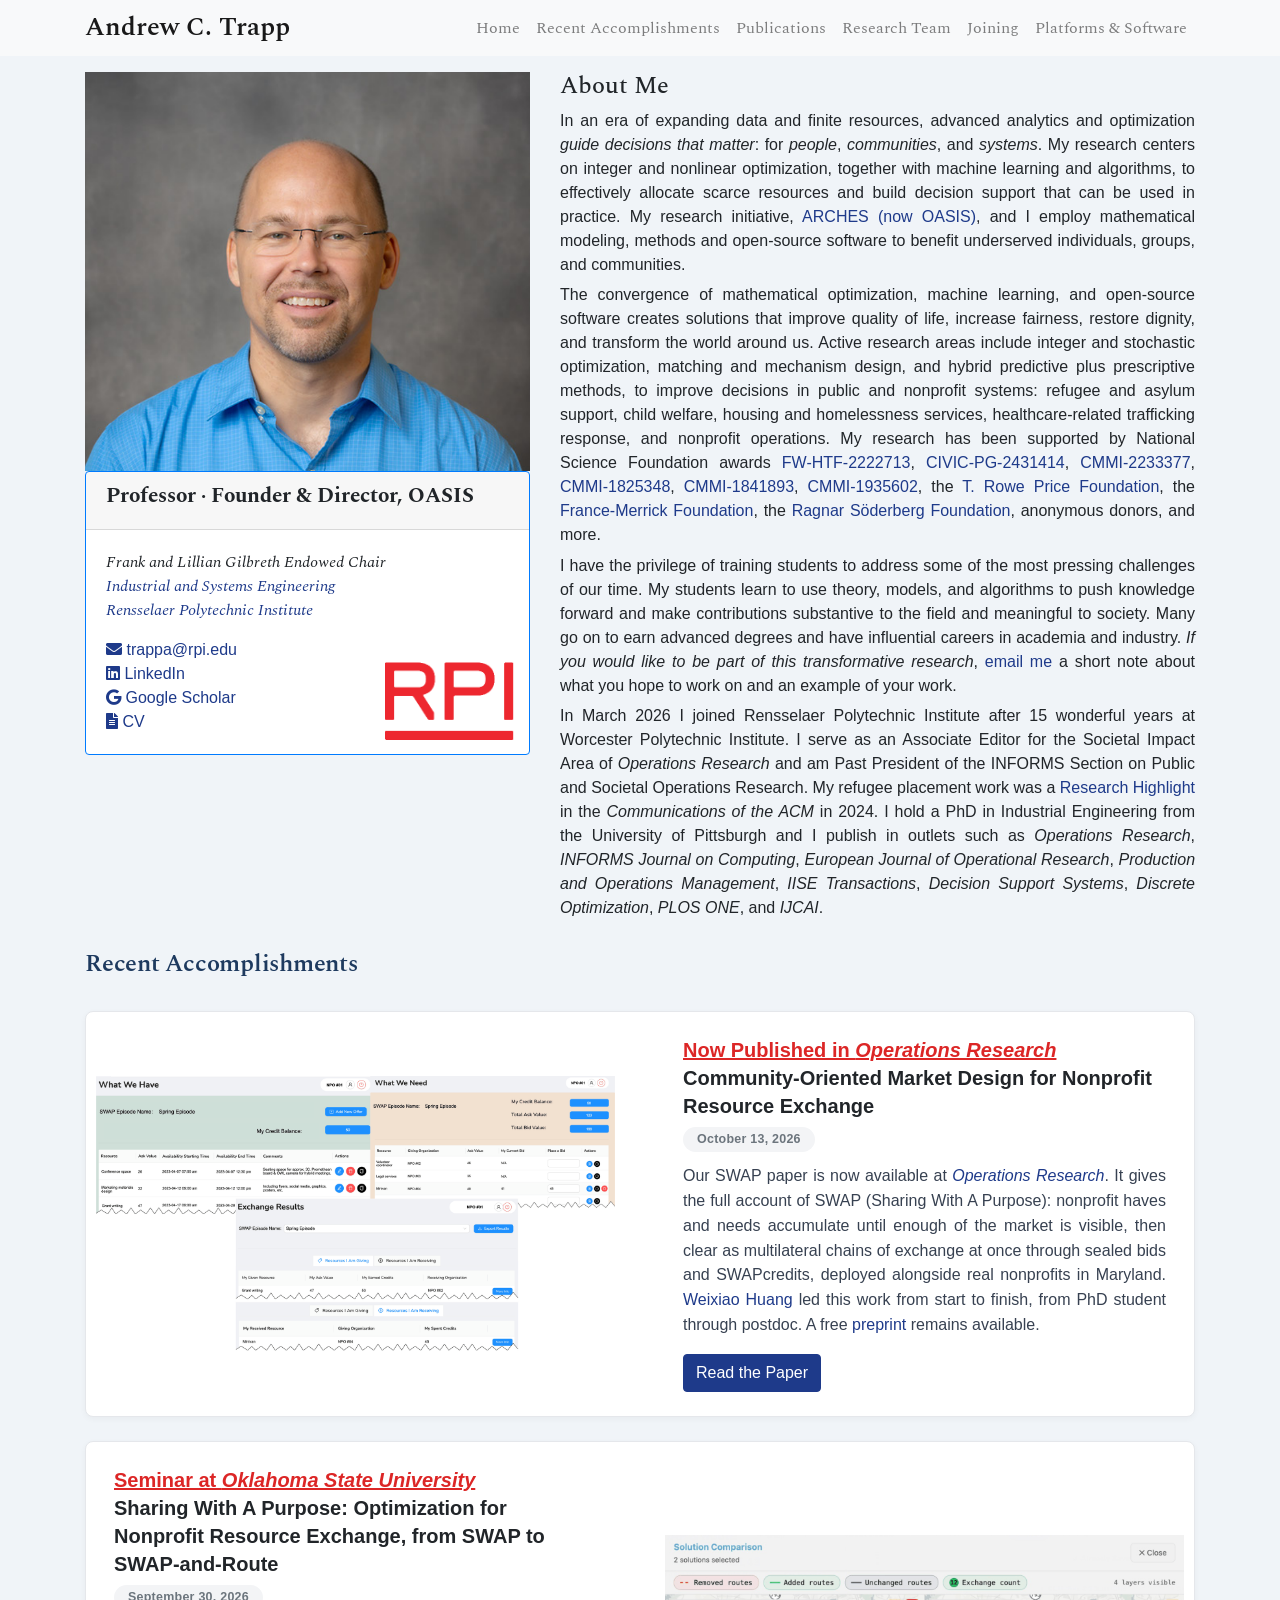
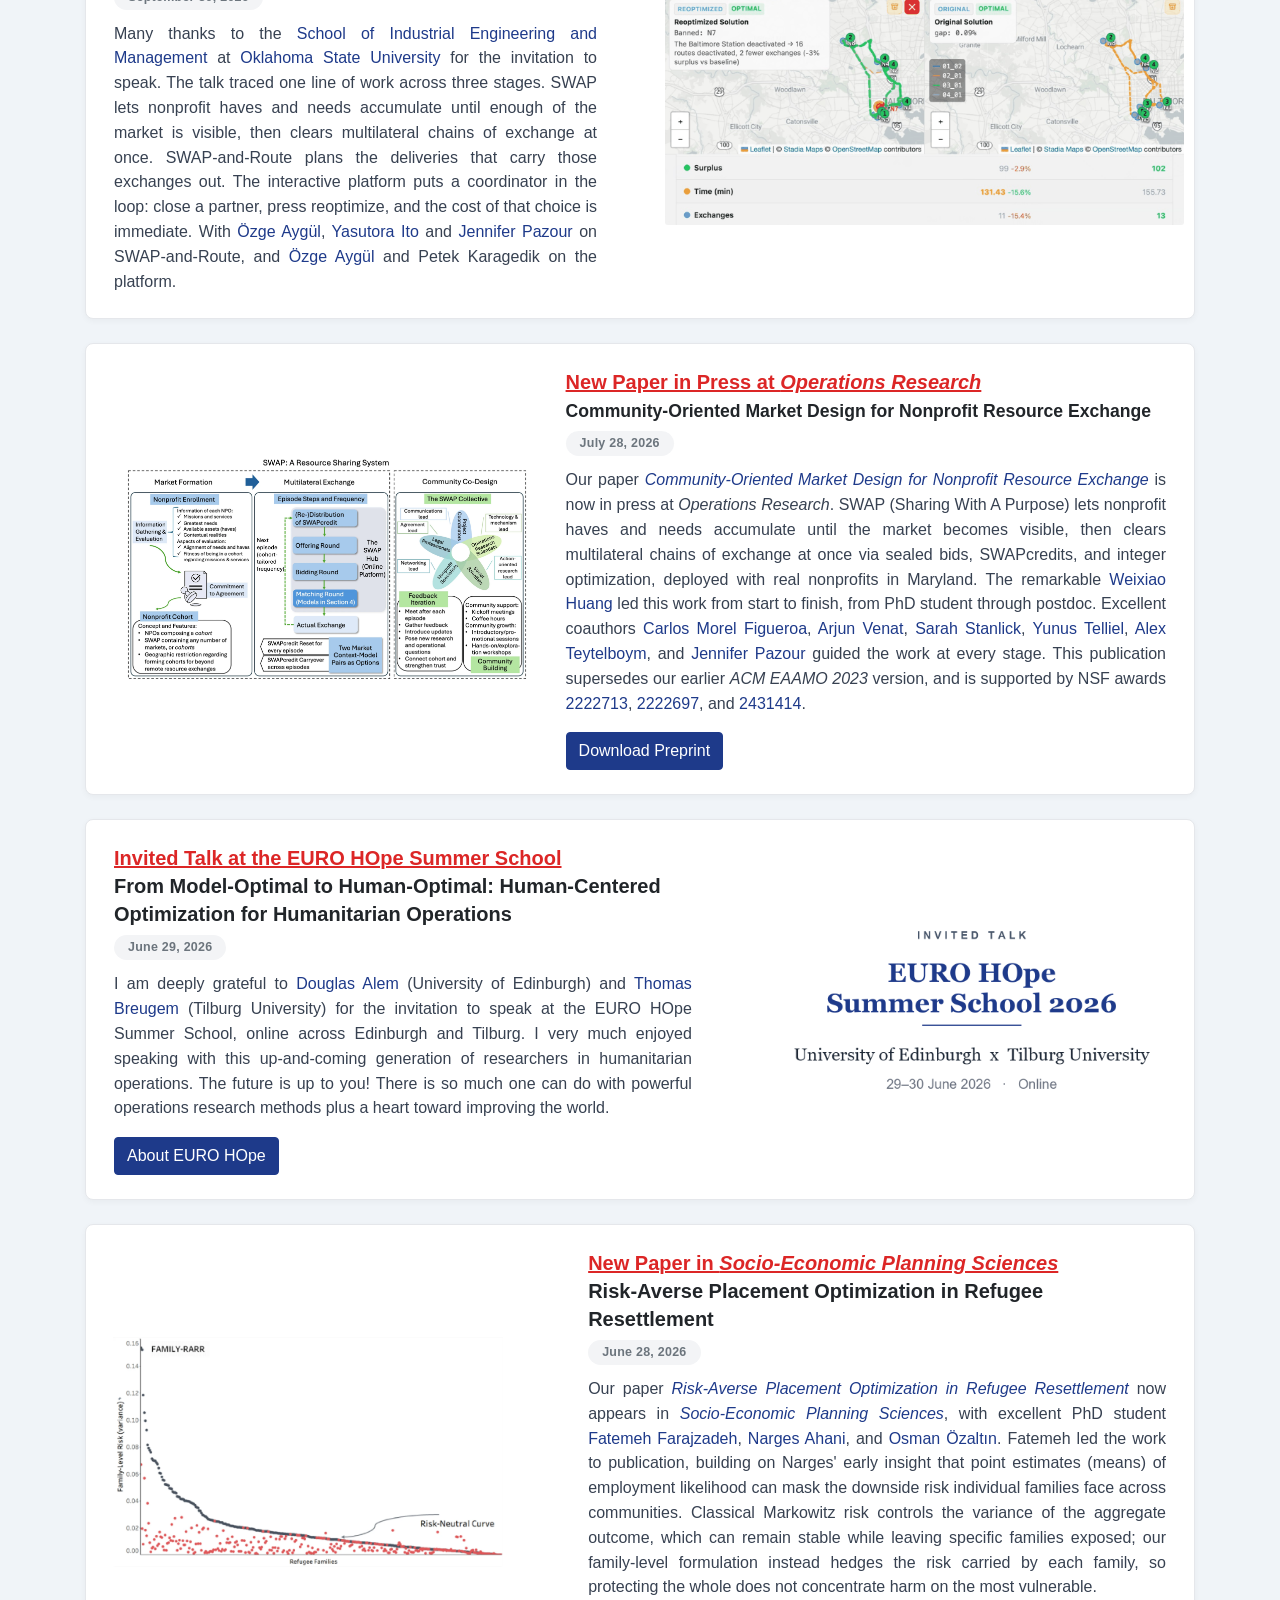
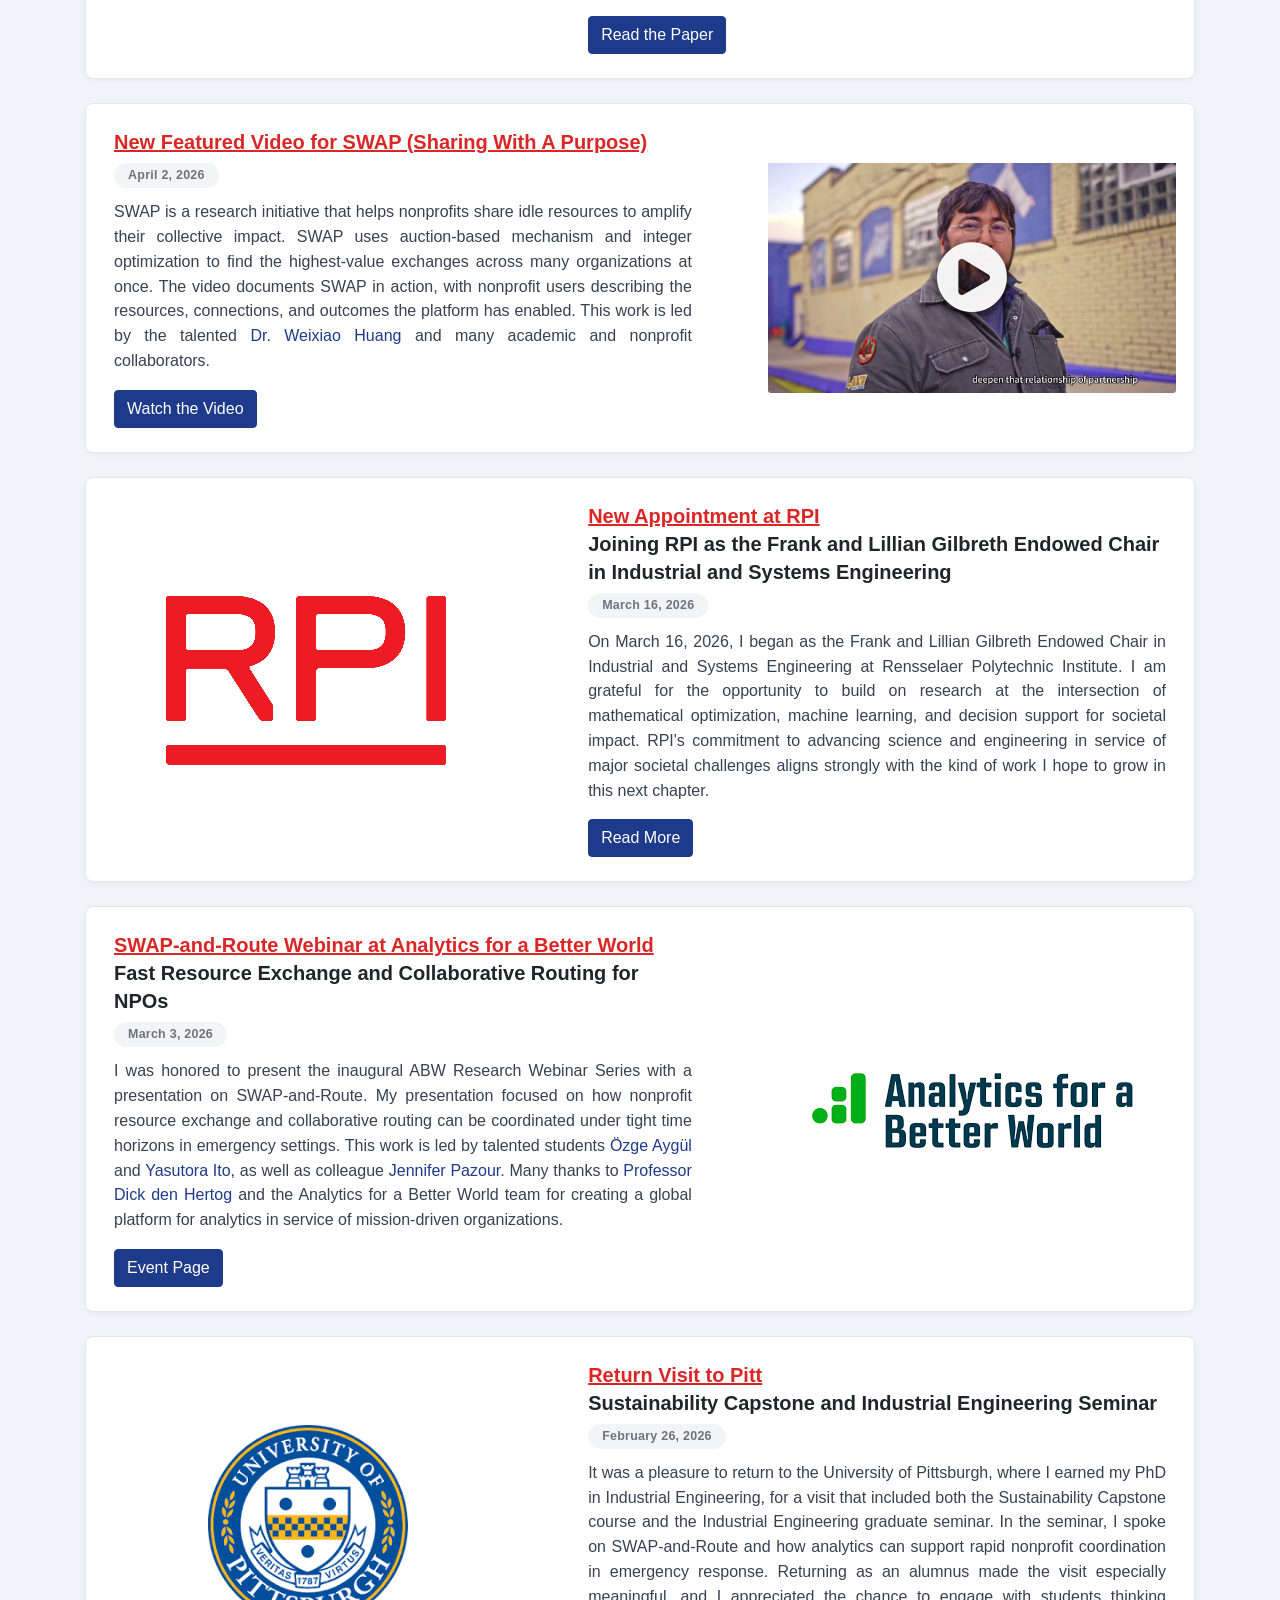
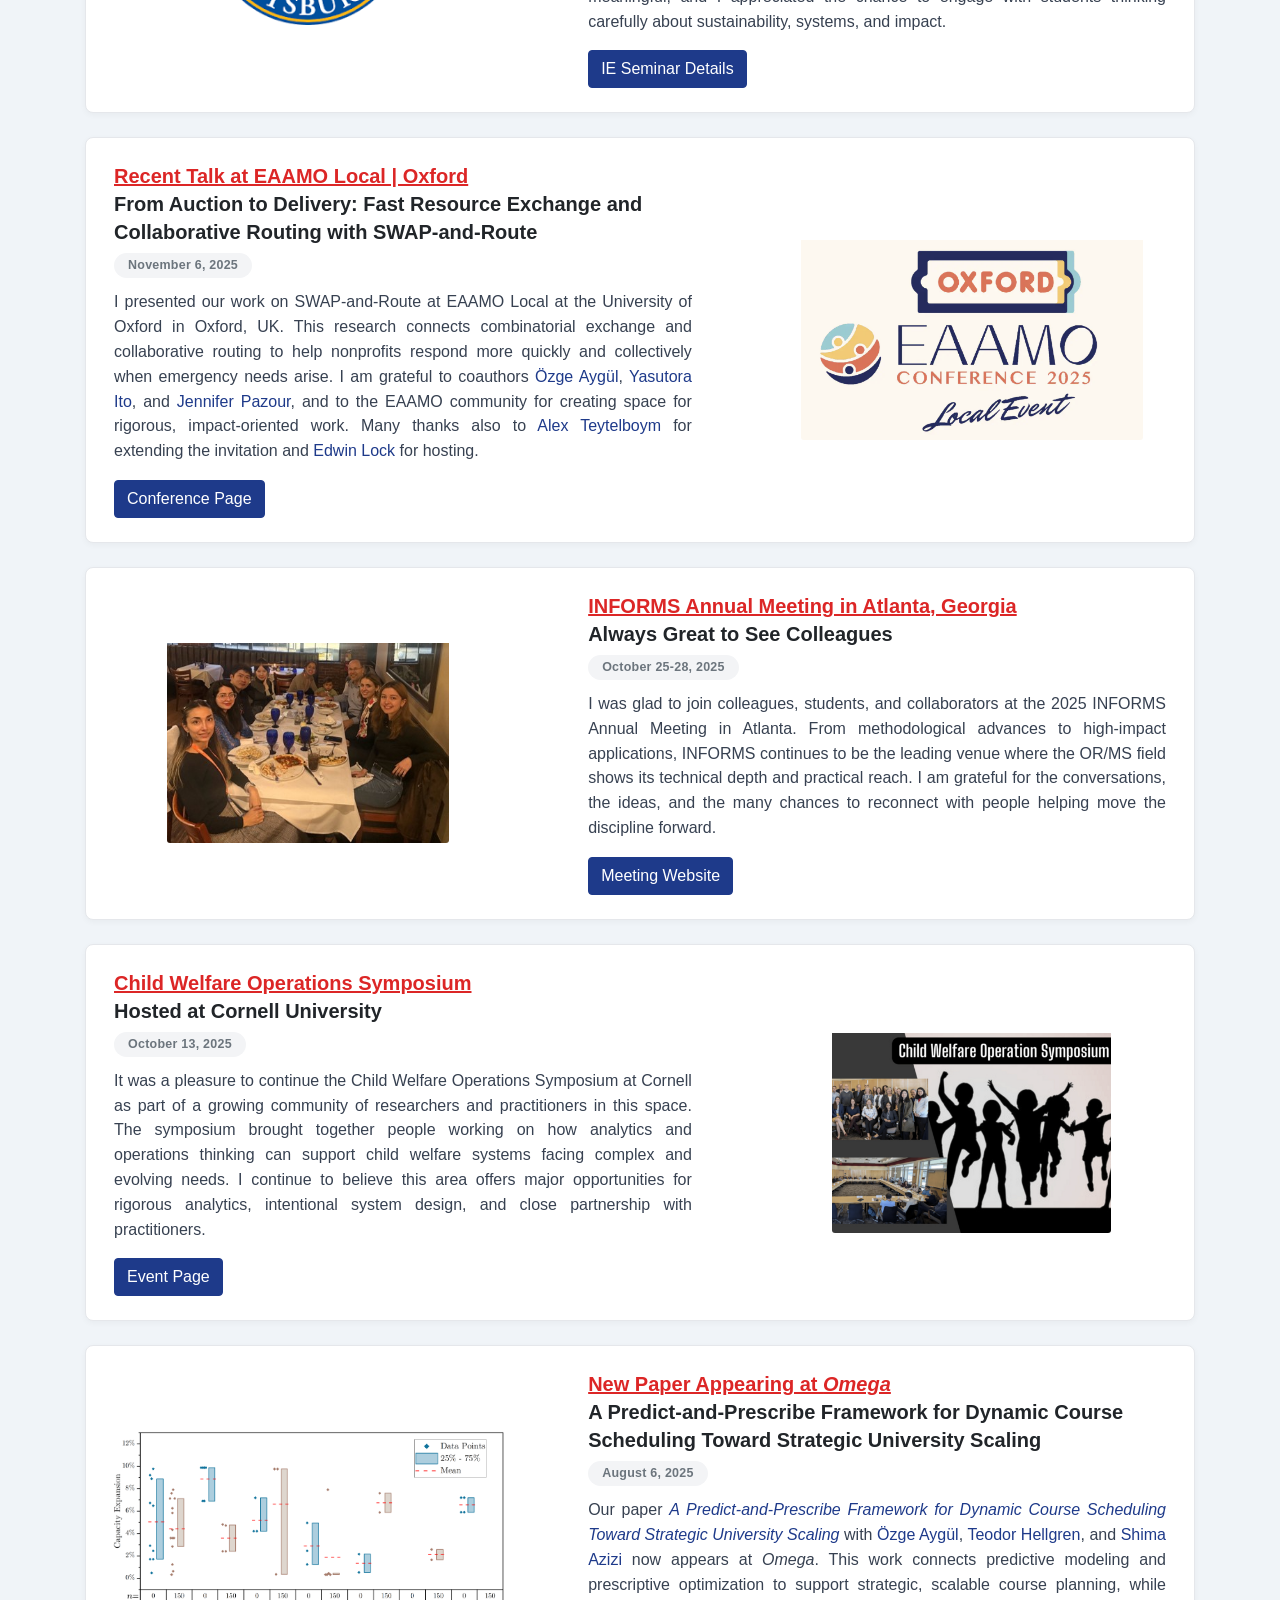
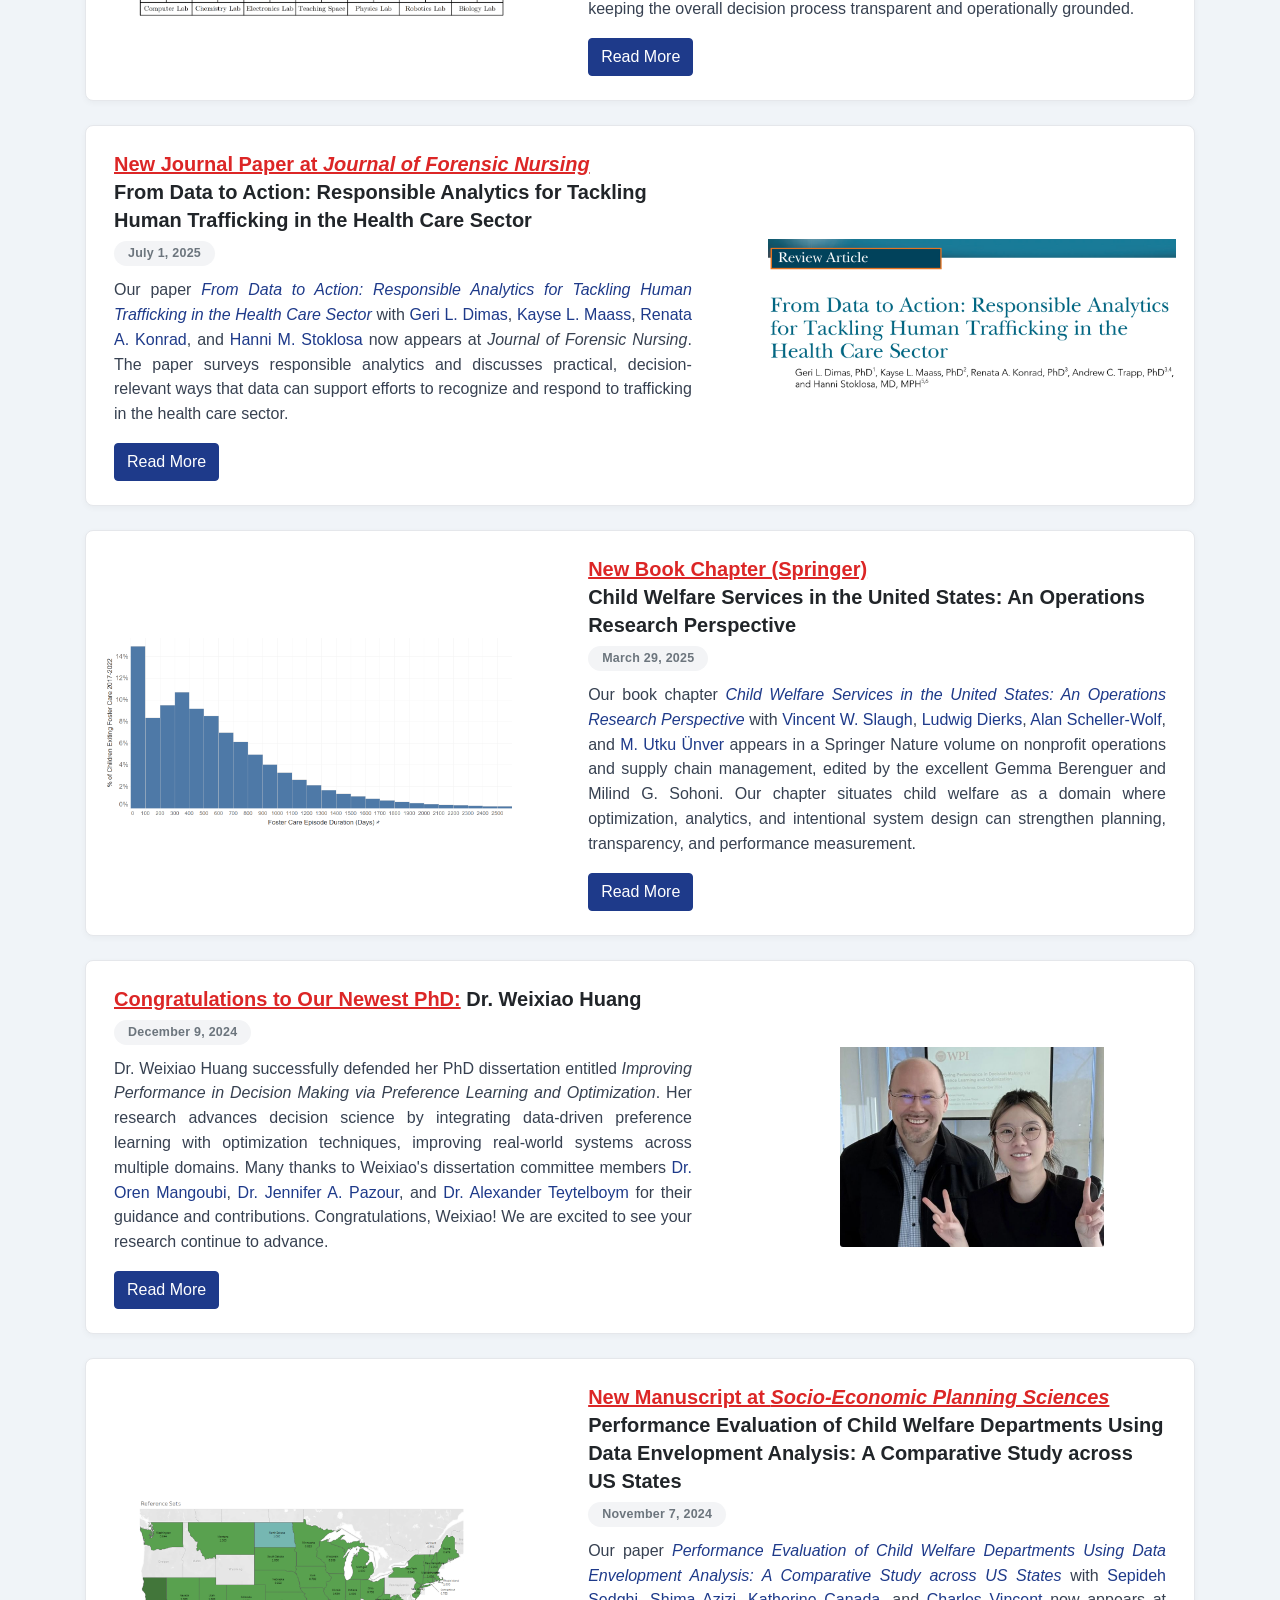
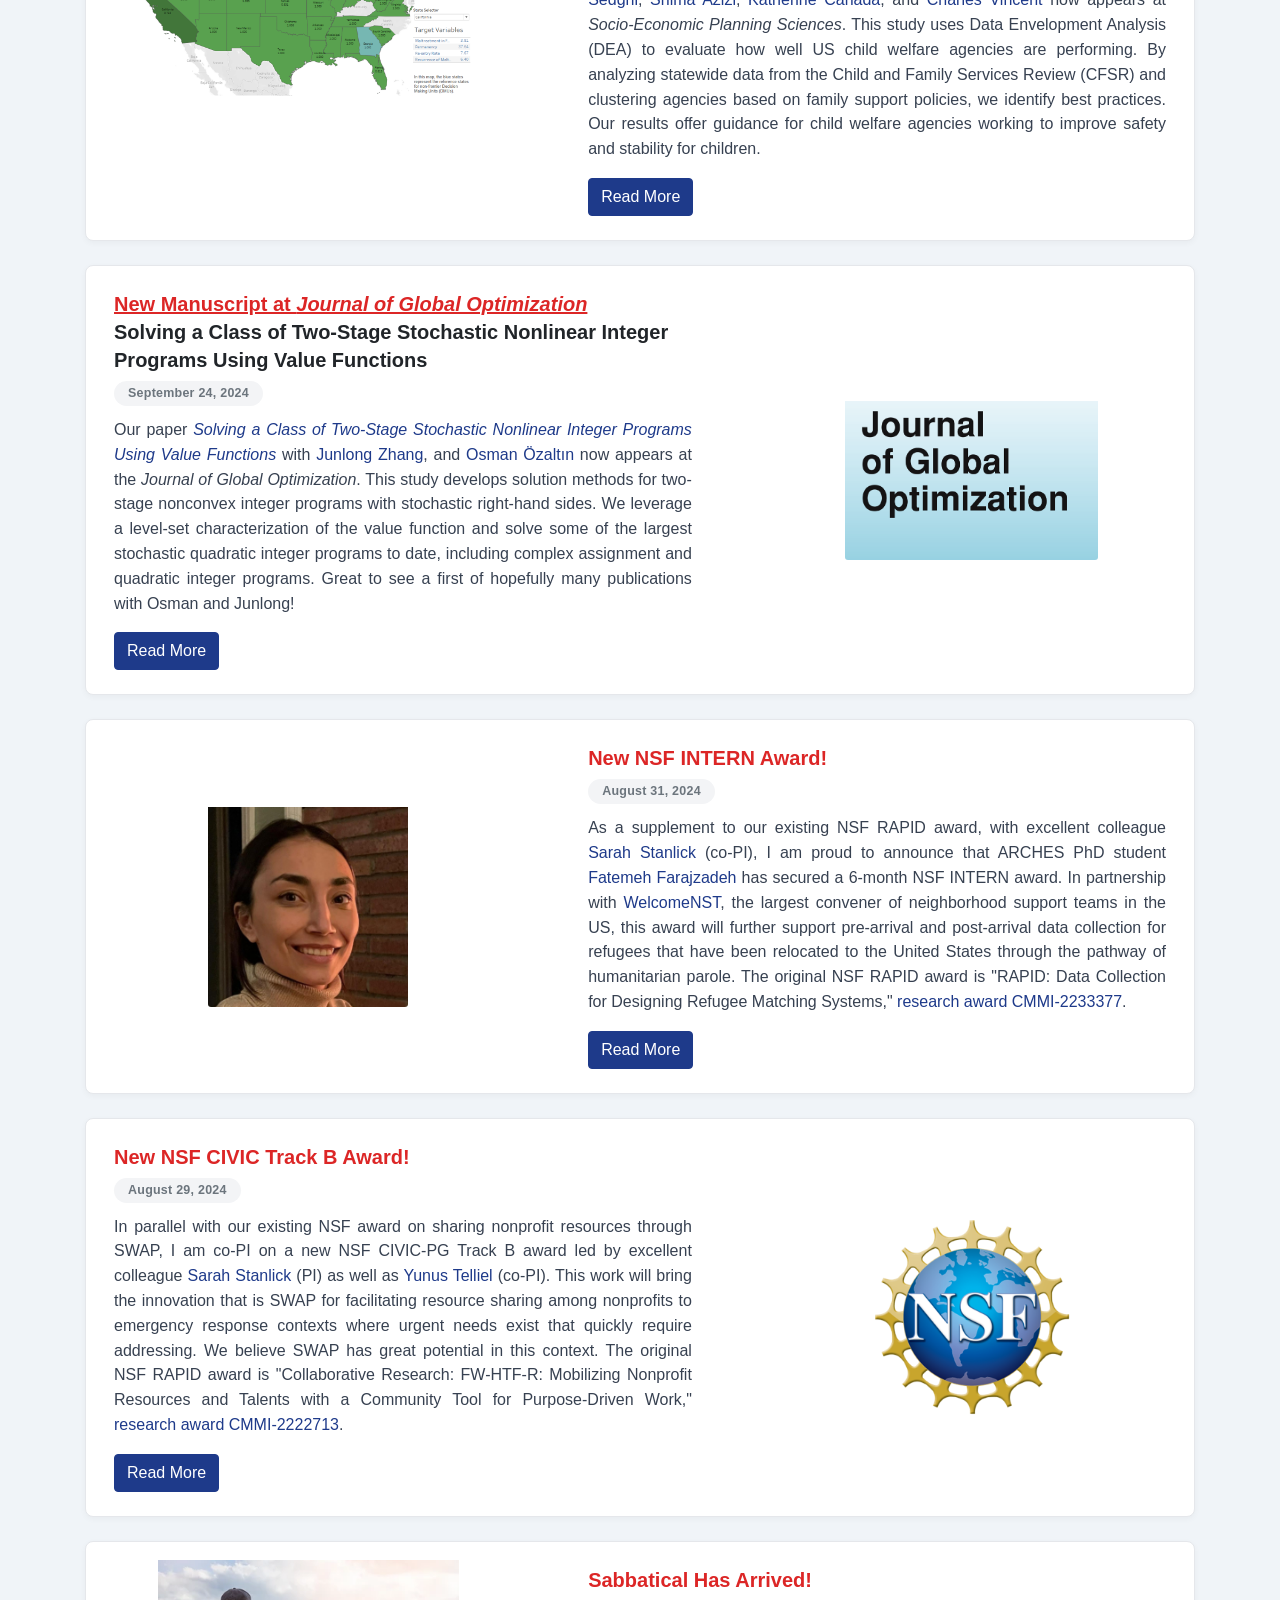
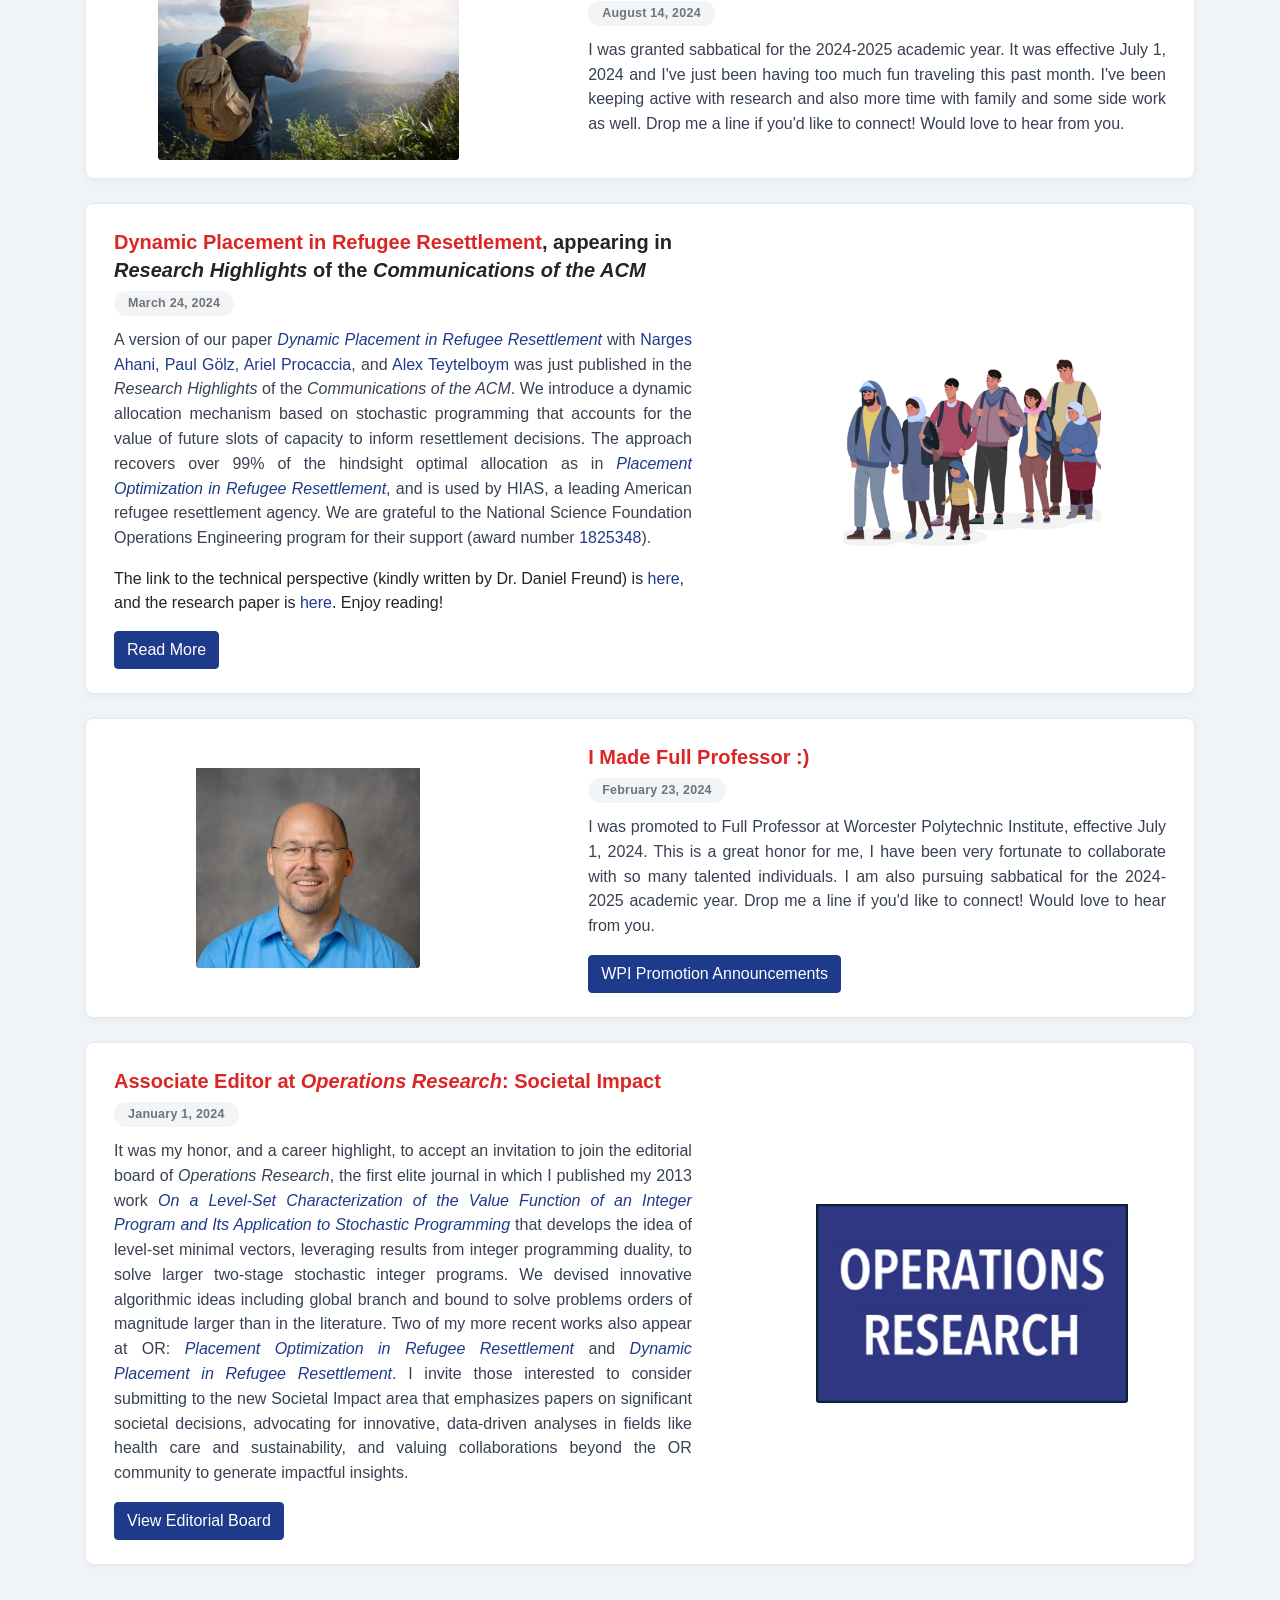
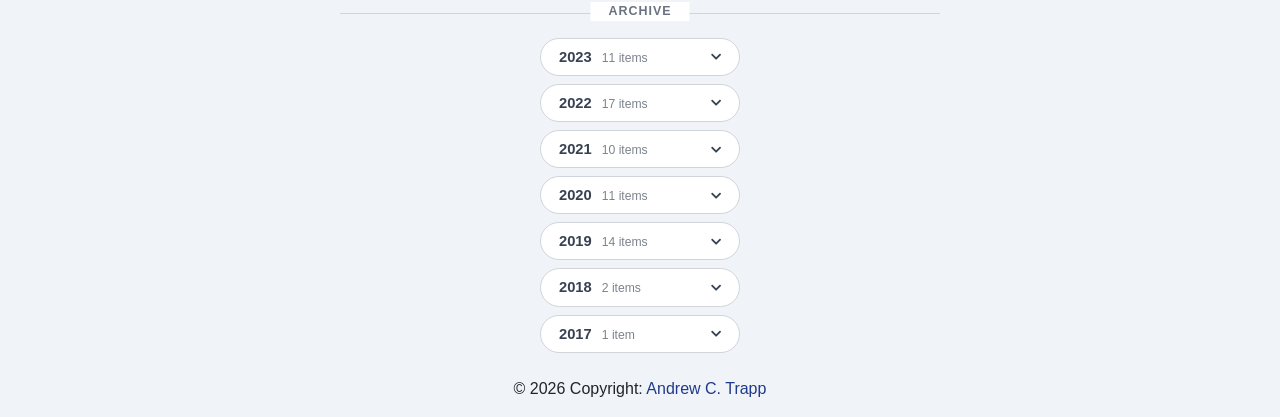
==== commit b78e13f8: "SWAP paper is live at Operations Research Adds an October 13 card announcing the paper is now availa" ====
--- a/index.html
+++ b/index.html
@@ -140,6 +140,14 @@
       }
       #OSUSeminar2026 .card-header { padding: 10px; }
       #OSUSeminar2026 .card-body { padding: 24px 18px; }
+
+      /* SWAP exchange screens are a wide three-panel capture: let it fill the column */
+      #SWAPOperPublished2026 .card-header img {
+        max-height: none;
+        width: 100%;
+      }
+      #SWAPOperPublished2026 .card-header { padding: 10px; }
+      #SWAPOperPublished2026 .card-body { padding: 24px 18px; }
       #recent-accomplishments .card-body {
         padding: 24px 28px;
       }
@@ -311,7 +319,7 @@
   <body>
     <!--Navbar-->
 
-    <nav class="navbar navbar-expand-sm navbar-light bg-light mb-3">
+    <nav class="navbar navbar-expand-lg navbar-light bg-light mb-3">
       <div class="container">
         <a class="navbar-brand" href="index.html">Andrew C. Trapp</a>
         <button class="navbar-toggler" data-toggle="collapse" data-target="#navbarNav">
@@ -491,6 +499,45 @@
 
     <br>
 
+	<div id="SWAPOperPublished2026">
+      <div class="container">
+        <div class="card">
+          <div class="row">
+            <div class="col-lg-6 d-flex align-items-center">
+              <div class="card-header">
+                <img class="card-img-bottom" src="img/SWAP_Exchange_Screens.png" alt="SWAP screens: what a nonprofit has, what it needs with sealed bids and credit balances, and the resulting exchange" />
+              </div>
+            </div>
+            <div class="col-lg-6">
+              <div class="card-body">
+                <h5 class="card-title">
+                  <span class="card-accent-strong">Now Published in <i>Operations Research</i></span><br>
+                  <b>Community-Oriented Market Design for Nonprofit Resource Exchange</b>
+                </h5>
+
+                <h6 class="card-subtitle text-muted">
+                  October 13, 2026
+                </h6>
+                <br />
+
+                <p class="card-text" align="justify">
+                  Our SWAP paper is now available at <i><a href="https://pubsonline.informs.org/doi/abs/10.1287/opre.2024.1415" target="_blank">Operations Research</a></i>.
+                  It gives the full account of SWAP (Sharing With A Purpose): nonprofit haves and needs accumulate until enough of the market is visible, then clear as multilateral chains of exchange at once through sealed bids and SWAPcredits, deployed alongside real nonprofits in Maryland.
+                  <a href="https://www.linkedin.com/in/weixiao-olivia-huang-66a878128/" target="_blank">Weixiao Huang</a> led this work from start to finish, from PhD student through postdoc.
+                  A free <a href="docs/Preprint_Community-Oriented_Market_Design_for_Nonprofit_Resource_Exchange.pdf" target="_blank">preprint</a> remains available.
+                </p>
+
+                <a href="https://pubsonline.informs.org/doi/abs/10.1287/opre.2024.1415" target="_blank" class="btn btn-primary">Read the Paper</a>
+              </div>
+            </div>
+          </div>
+        </div>
+      </div>
+    </div>
+
+    <br>
+
+
 	<div id="OSUSeminar2026">
       <div class="container">
         <div class="card">
@@ -4104,7 +4151,7 @@
           card.dataset.year = year;
           // Alternate the figure side down the list. The parity flips whenever a card is added at
           // the top, so that every card already published keeps the side it is on.
-          if (i % 2 === 0) card.classList.add('card-mirror');
+          if (i % 2 === 1) card.classList.add('card-mirror');
           cards.push(card);
         });
 
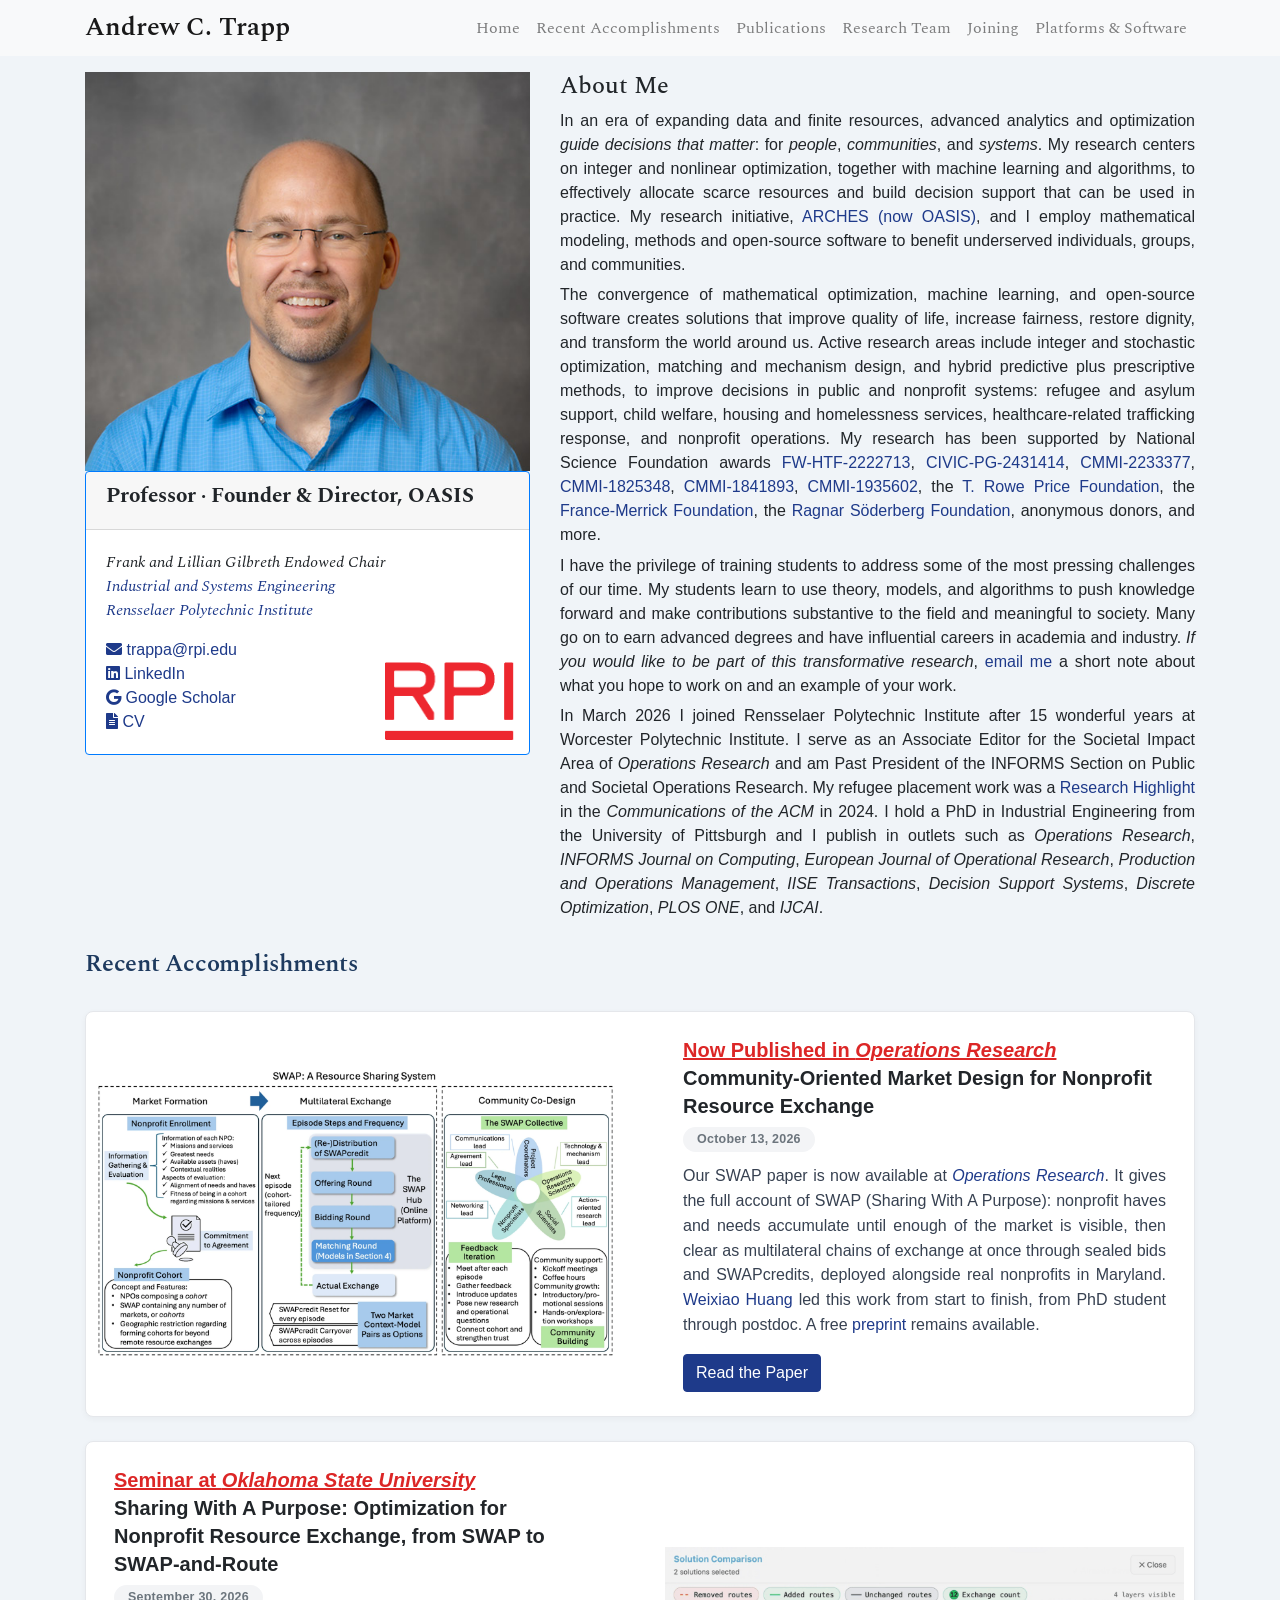
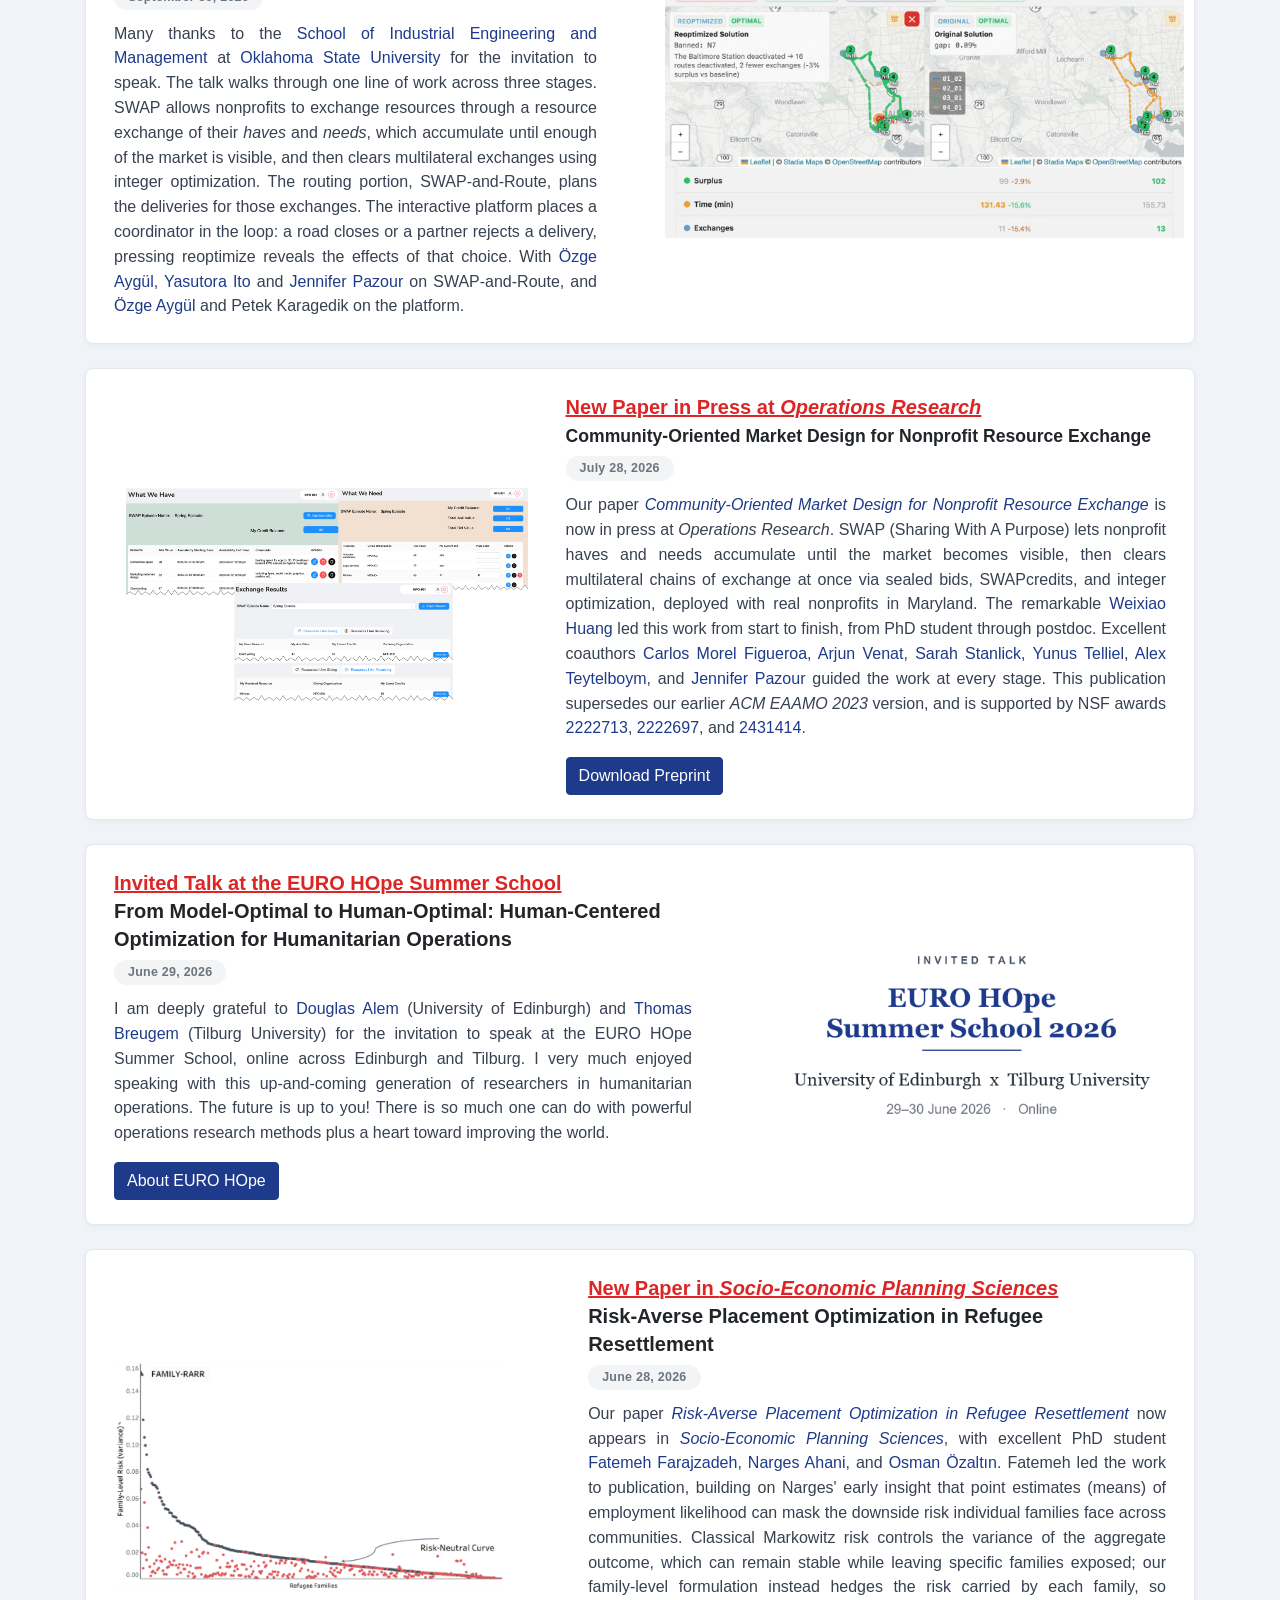
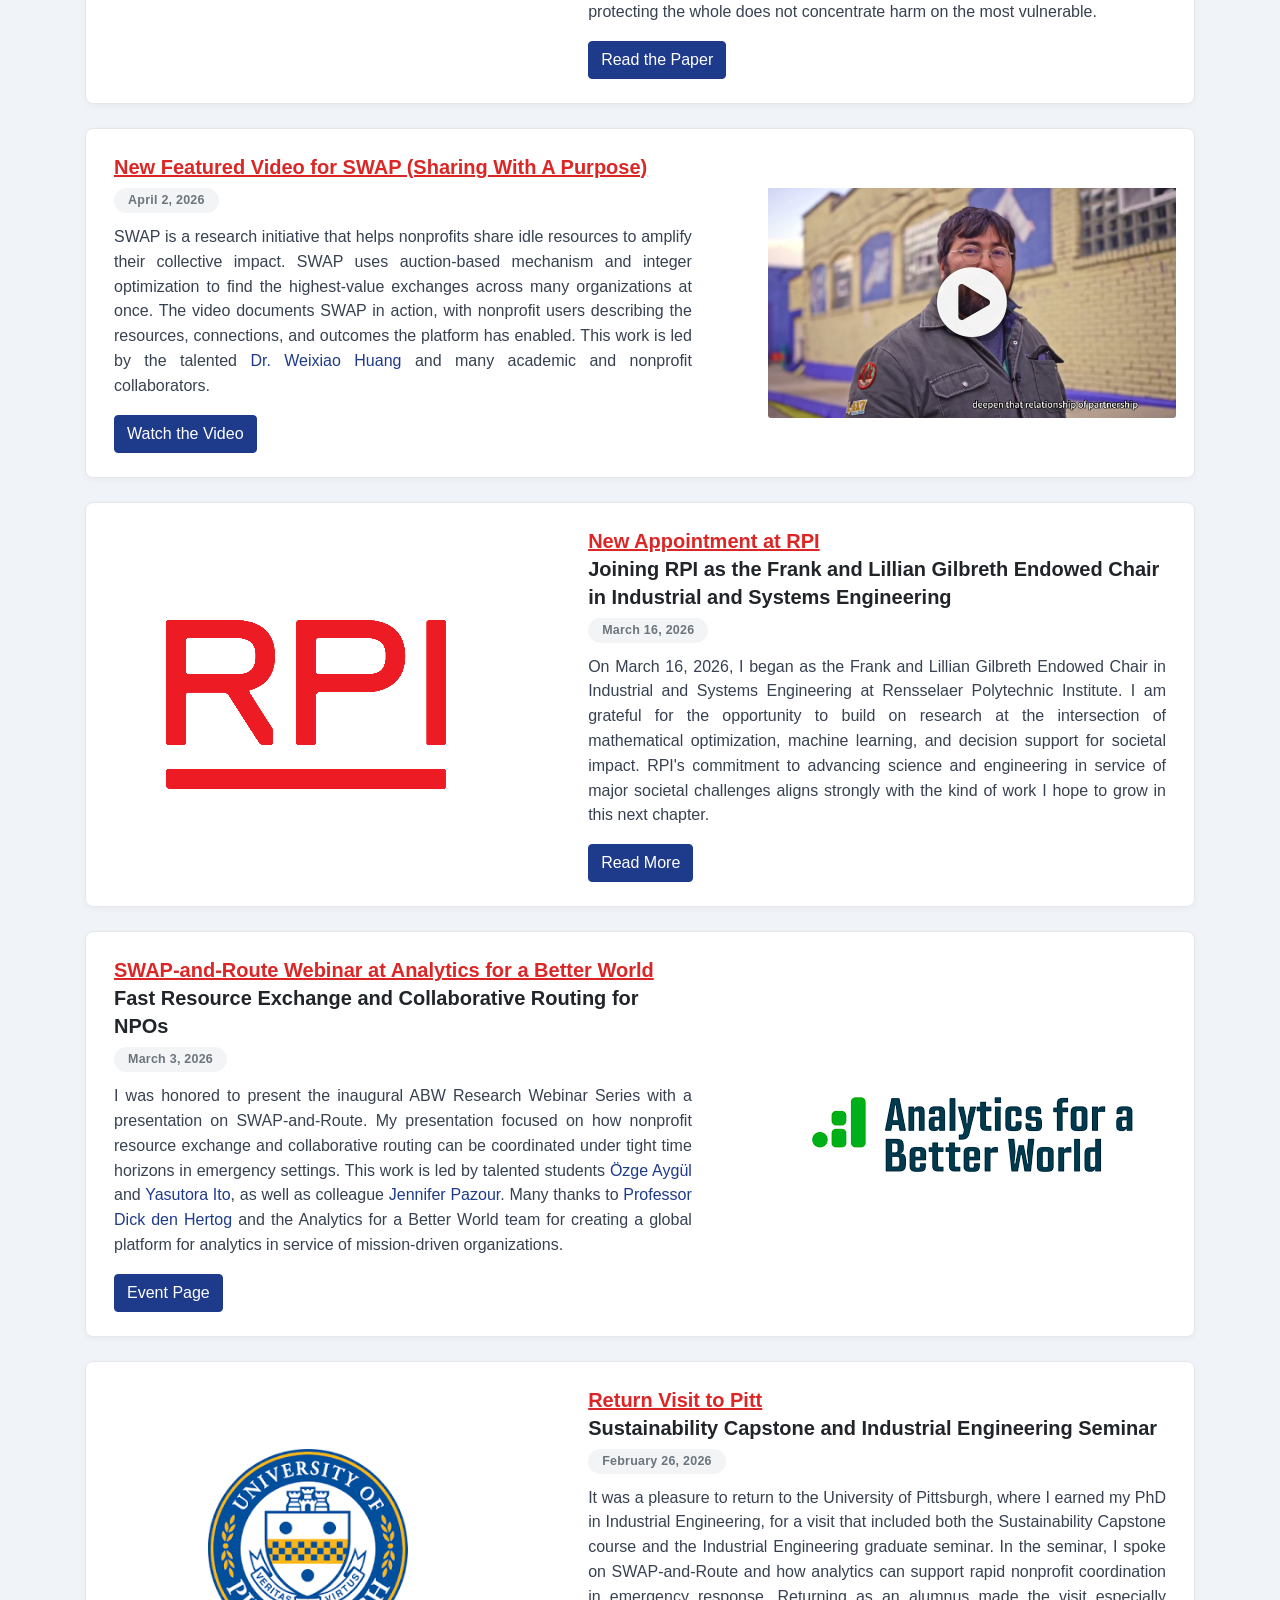
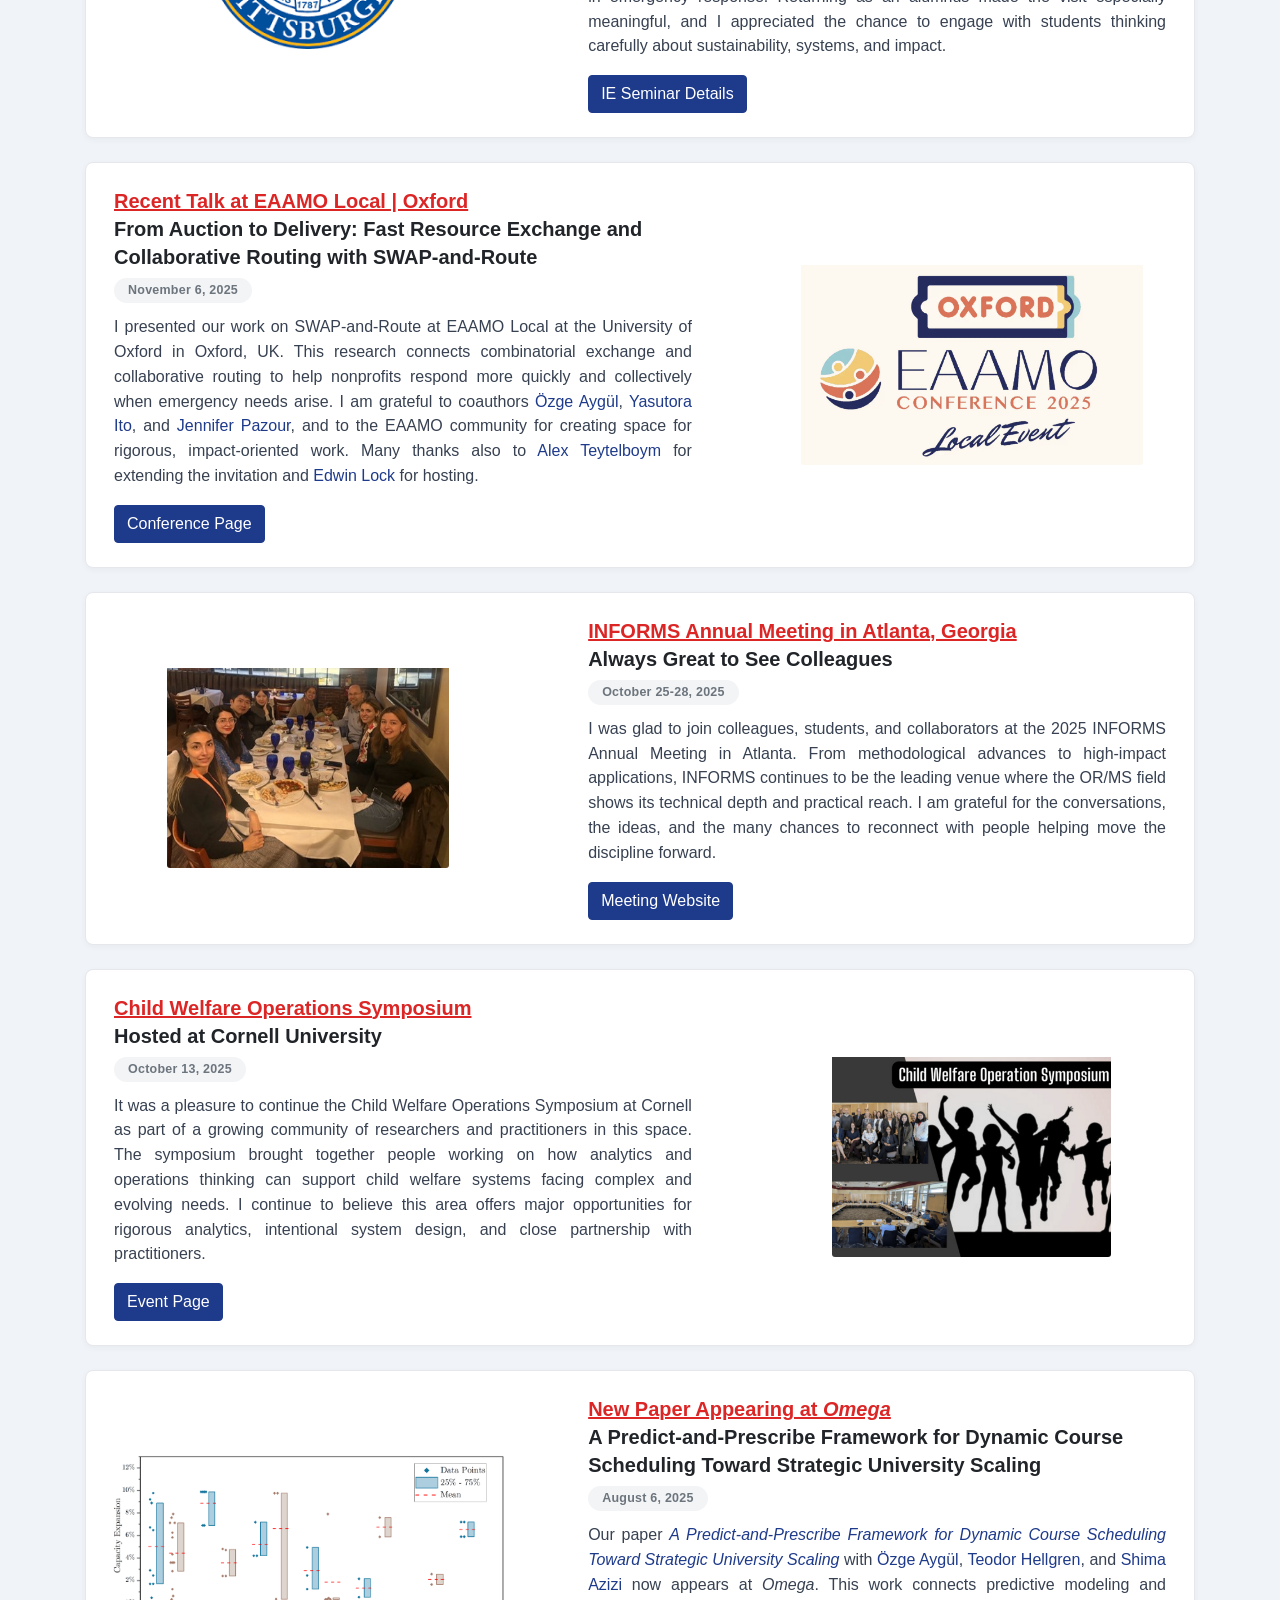
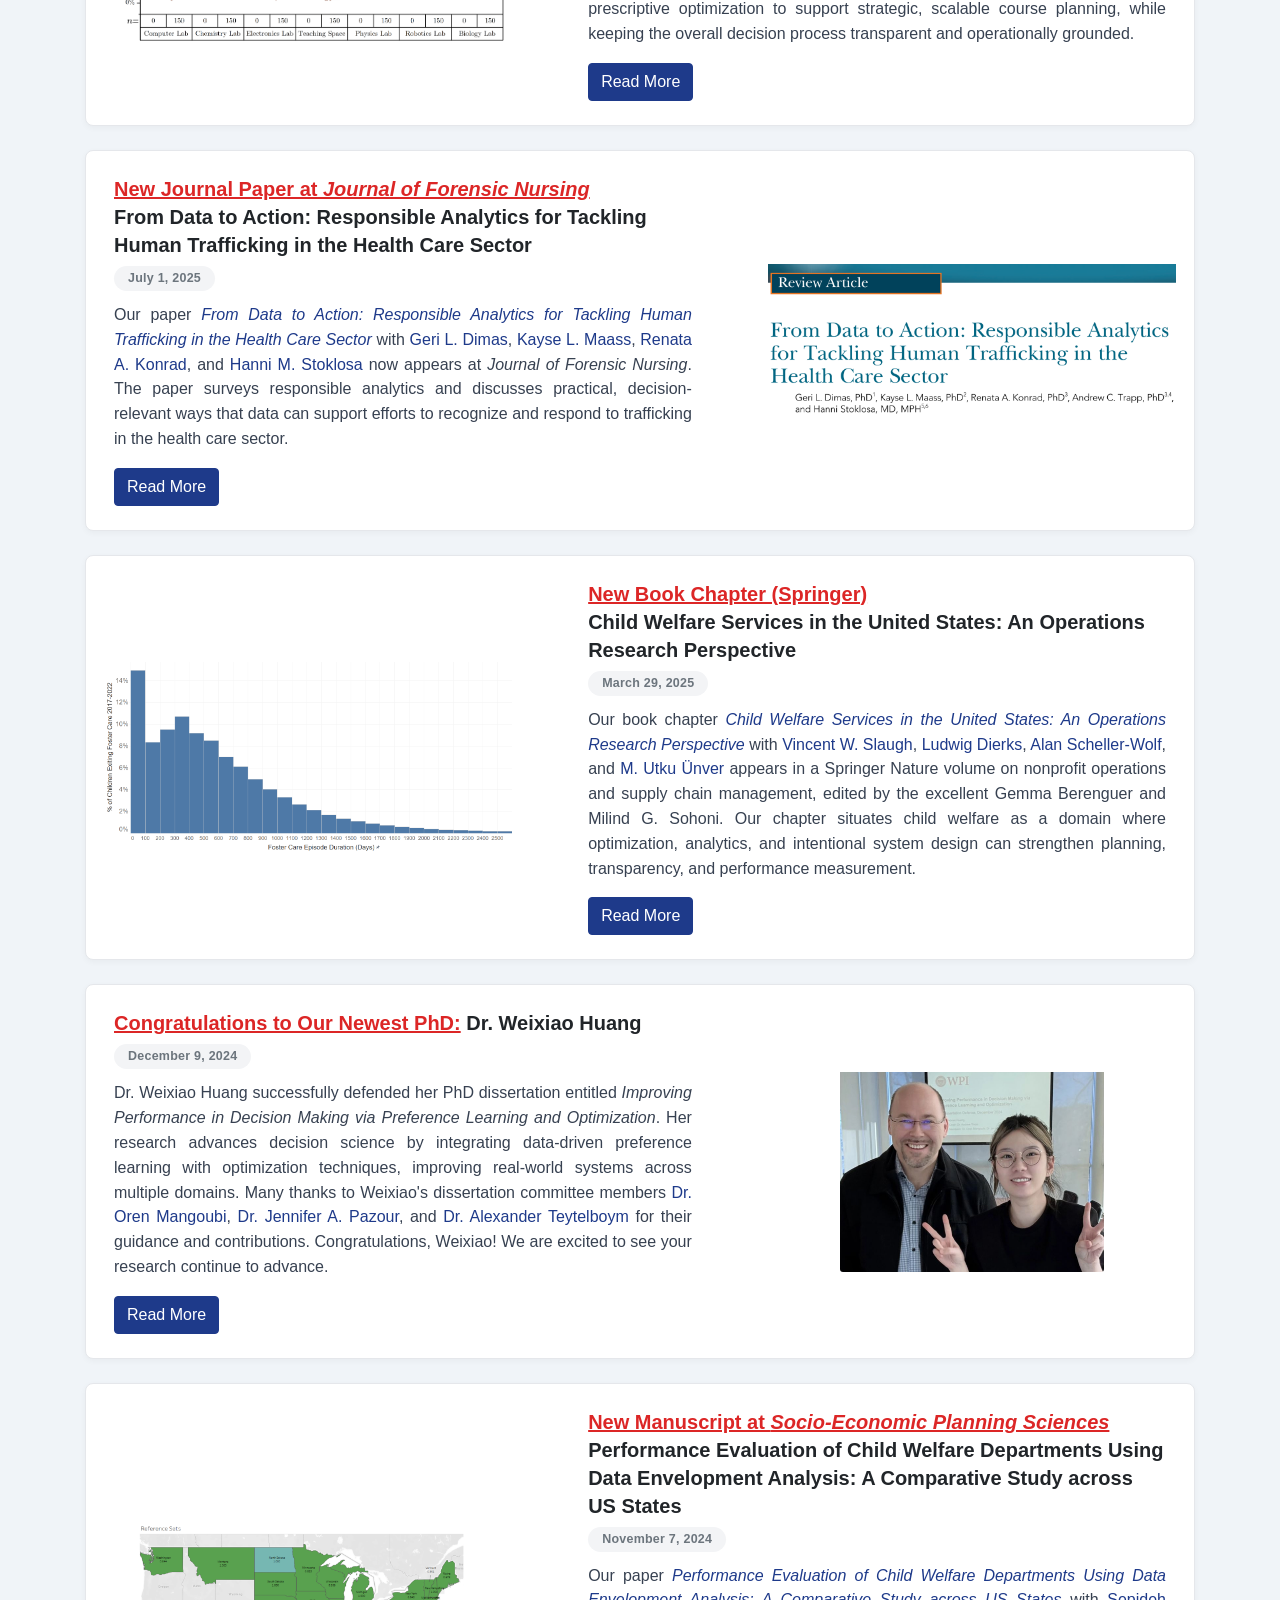
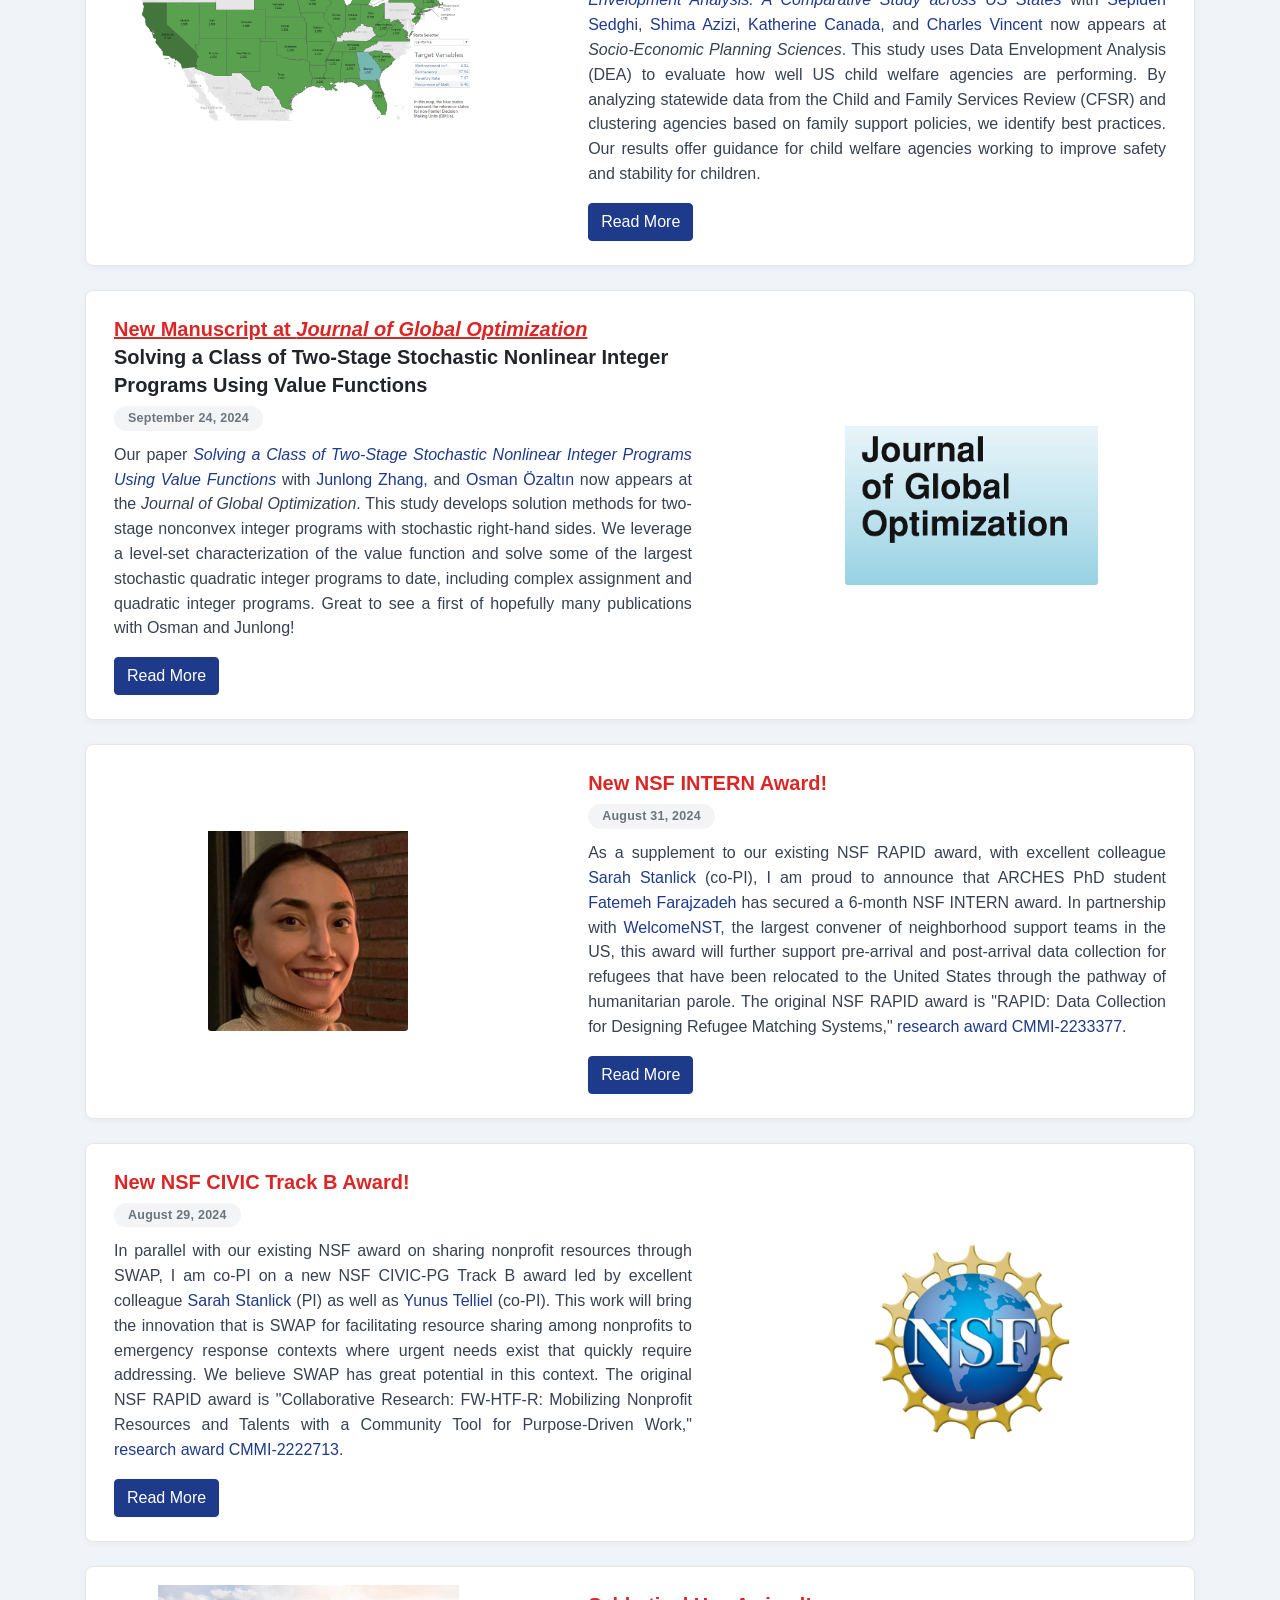
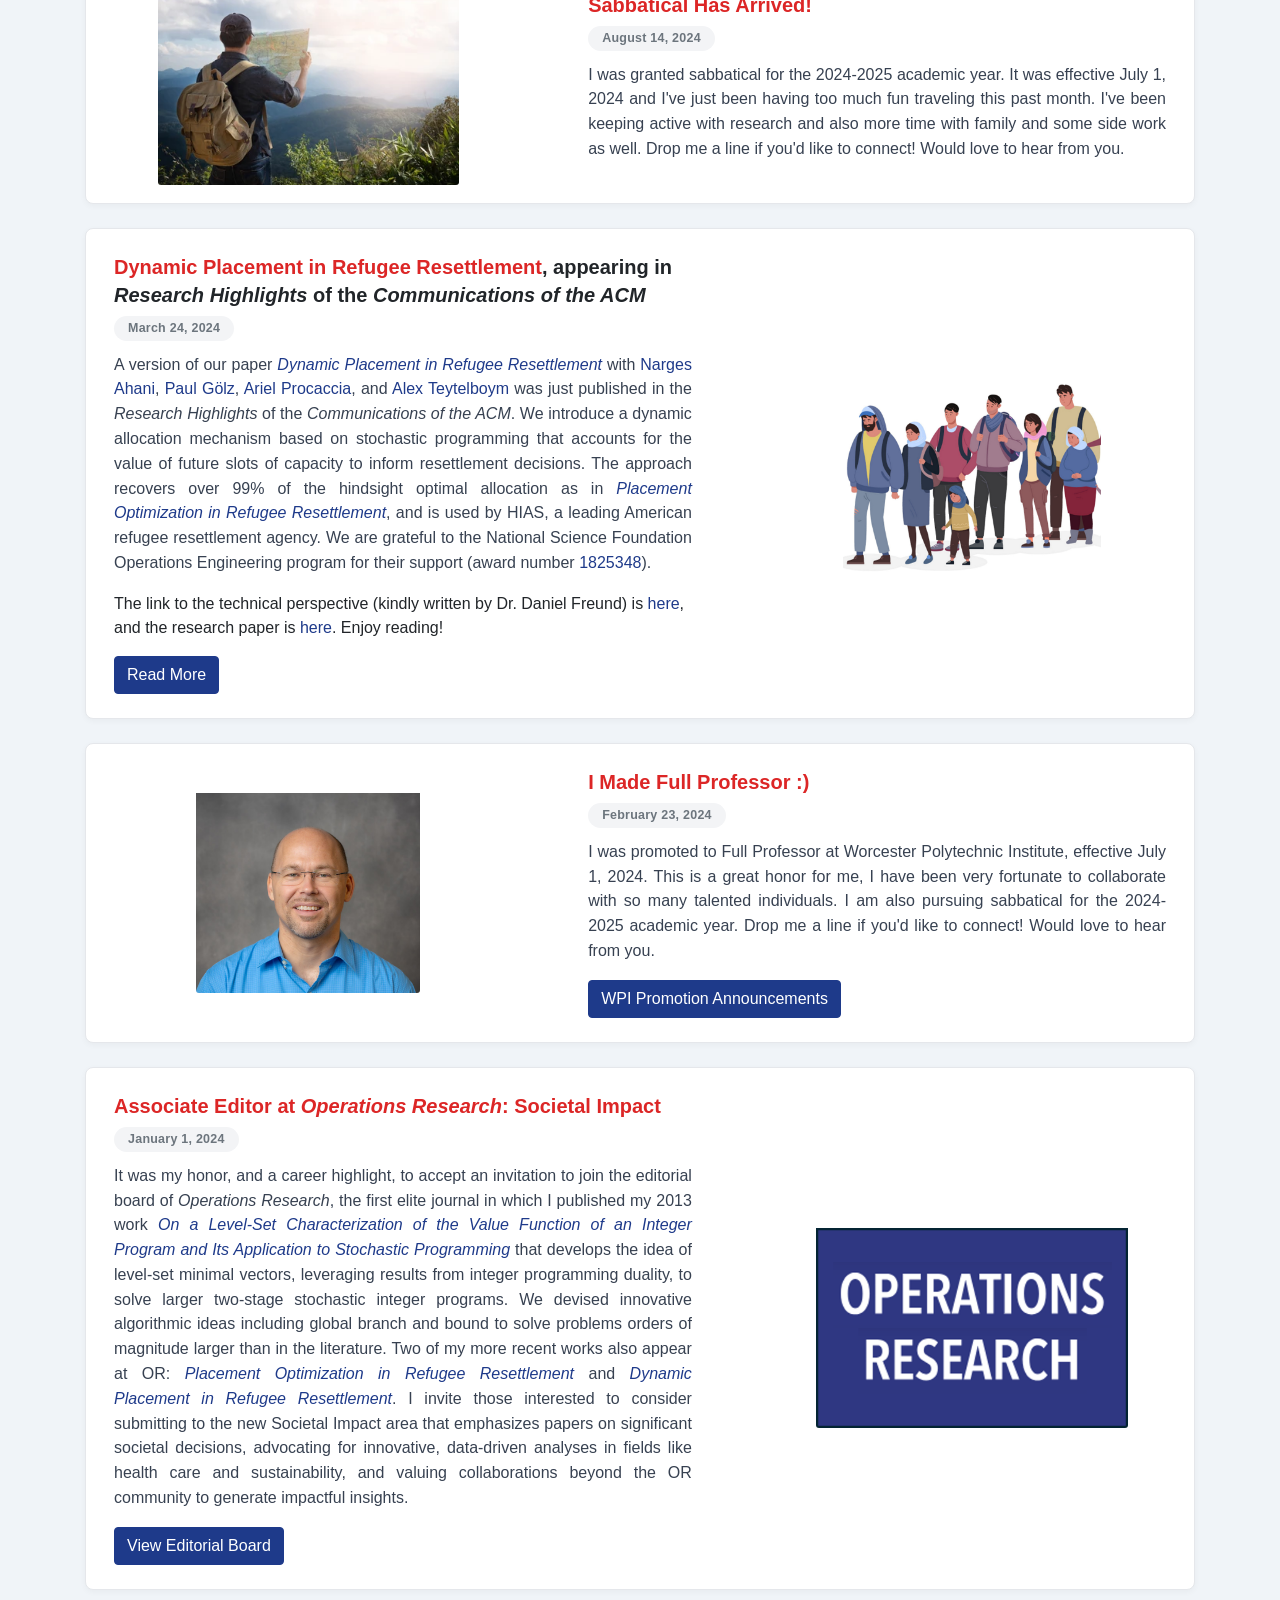
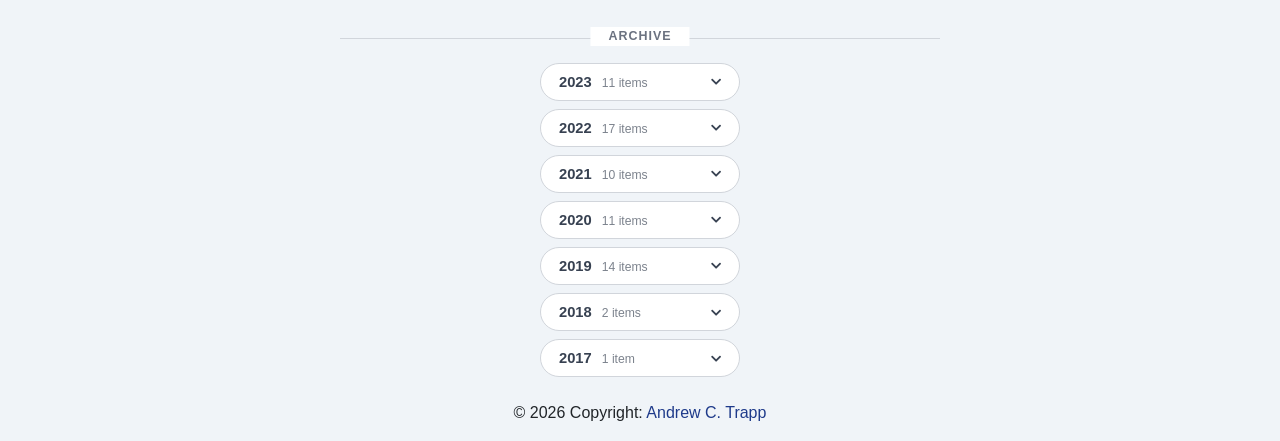
==== commit 0cf377d7: "Seminar card: new body copy; swap the two SWAP card figures Replaces the Oklahoma State card body wi" ====
--- a/index.html
+++ b/index.html
@@ -114,7 +114,7 @@
       #RARRPaper2026 .card-header img {
         max-height: 230px;
       }
-      /* SWAP OR-paper figure is a wide three-panel diagram — let it fill the column */
+      /* SWAP OR-paper card now carries the exchange screens: let them fill the column */
       #SWAPOper2026 .card-header img {
         max-height: none;
         width: 100%;
@@ -141,7 +141,7 @@
       #OSUSeminar2026 .card-header { padding: 10px; }
       #OSUSeminar2026 .card-body { padding: 24px 18px; }
 
-      /* SWAP exchange screens are a wide three-panel capture: let it fill the column */
+      /* Published-paper card now carries the system overview: let it fill the column */
       #SWAPOperPublished2026 .card-header img {
         max-height: none;
         width: 100%;
@@ -505,7 +505,7 @@
           <div class="row">
             <div class="col-lg-6 d-flex align-items-center">
               <div class="card-header">
-                <img class="card-img-bottom" src="img/SWAP_Exchange_Screens.png" alt="SWAP screens: what a nonprofit has, what it needs with sealed bids and credit balances, and the resulting exchange" />
+                <img class="card-img-bottom" src="img/SWAP_System_Overview.png" alt="SWAP system overview: market formation, multilateral exchange, and community co-design" />
               </div>
             </div>
             <div class="col-lg-6">
@@ -561,9 +561,10 @@
 
                 <p class="card-text" align="justify">
                   Many thanks to the <a href="https://ceat.okstate.edu/iem/" target="_blank">School of Industrial Engineering and Management</a> at <a href="https://okstate.edu" target="_blank">Oklahoma State University</a> for the invitation to speak.
-                  The talk traced one line of work across three stages. SWAP lets nonprofit haves and needs accumulate until enough of the market is visible, then clears multilateral chains of exchange at once.
-                  SWAP-and-Route plans the deliveries that carry those exchanges out.
-                  The interactive platform puts a coordinator in the loop: close a partner, press reoptimize, and the cost of that choice is immediate.
+                  The talk walks through one line of work across three stages.
+                  SWAP allows nonprofits to exchange resources through a resource exchange of their <i>haves</i> and <i>needs</i>, which accumulate until enough of the market is visible, and then clears multilateral exchanges using integer optimization.
+                  The routing portion, SWAP-and-Route, plans the deliveries for those exchanges.
+                  The interactive platform places a coordinator in the loop: a road closes or a partner rejects a delivery, pressing reoptimize reveals the effects of that choice.
                   With <a href="https://www.linkedin.com/in/ozgekoc" target="_blank">&Ouml;zge Ayg&uuml;l</a>, <a href="https://oasisimpact.org/people" target="_blank">Yasutora Ito</a> and <a href="https://faculty.rpi.edu/jennifer-pazour" target="_blank">Jennifer Pazour</a> on SWAP-and-Route, and <a href="https://www.linkedin.com/in/ozgekoc" target="_blank">&Ouml;zge Ayg&uuml;l</a> and Petek Karagedik on the platform.
                 </p>
               </div>
@@ -582,7 +583,7 @@
           <div class="row">
             <div class="col-lg-5 d-flex align-items-center">
               <div class="card-header">
-                <img class="card-img-bottom" src="img/SWAP_System_Overview.png" alt="SWAP system overview: market formation, multilateral exchange, and community co-design" />
+                <img class="card-img-bottom" src="img/SWAP_Exchange_Screens.png" alt="SWAP screens: what a nonprofit has, what it needs with sealed bids and credit balances, and the resulting exchange" />
               </div>
             </div>
             <div class="col-lg-7">
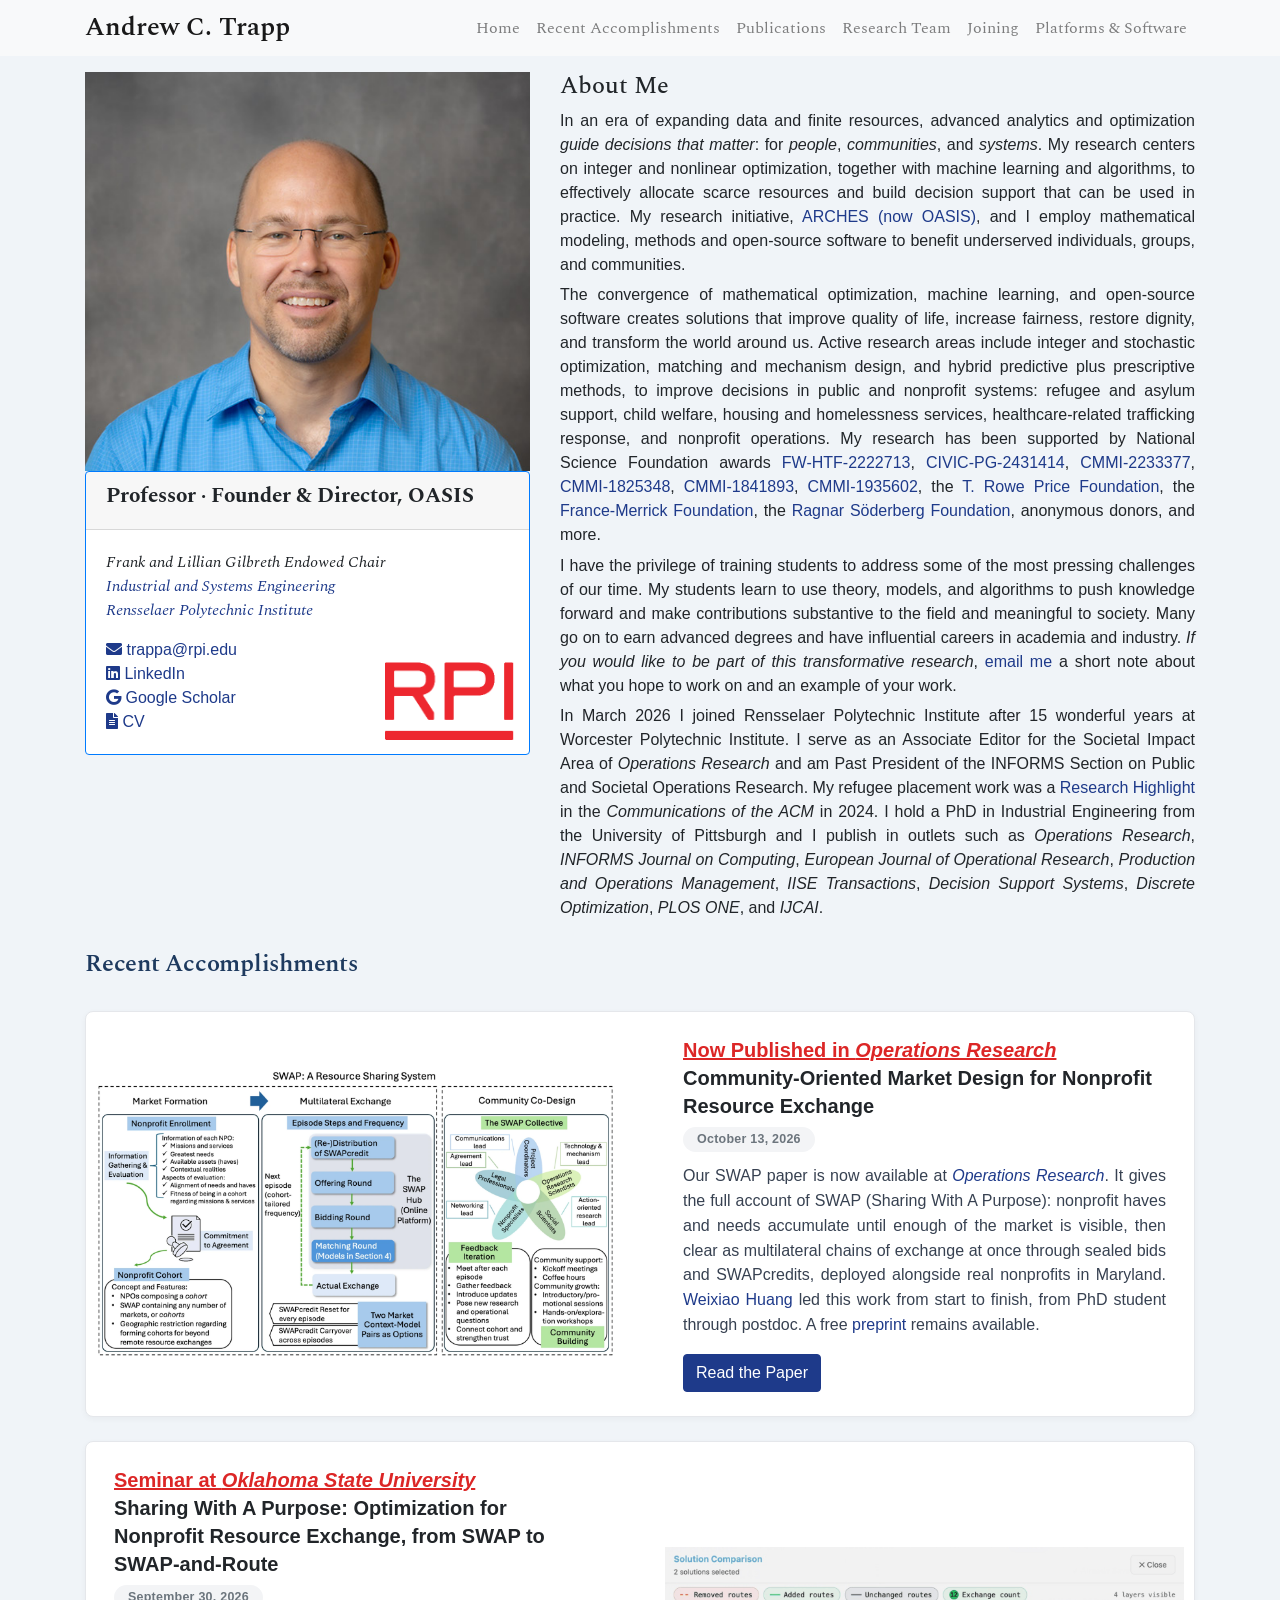
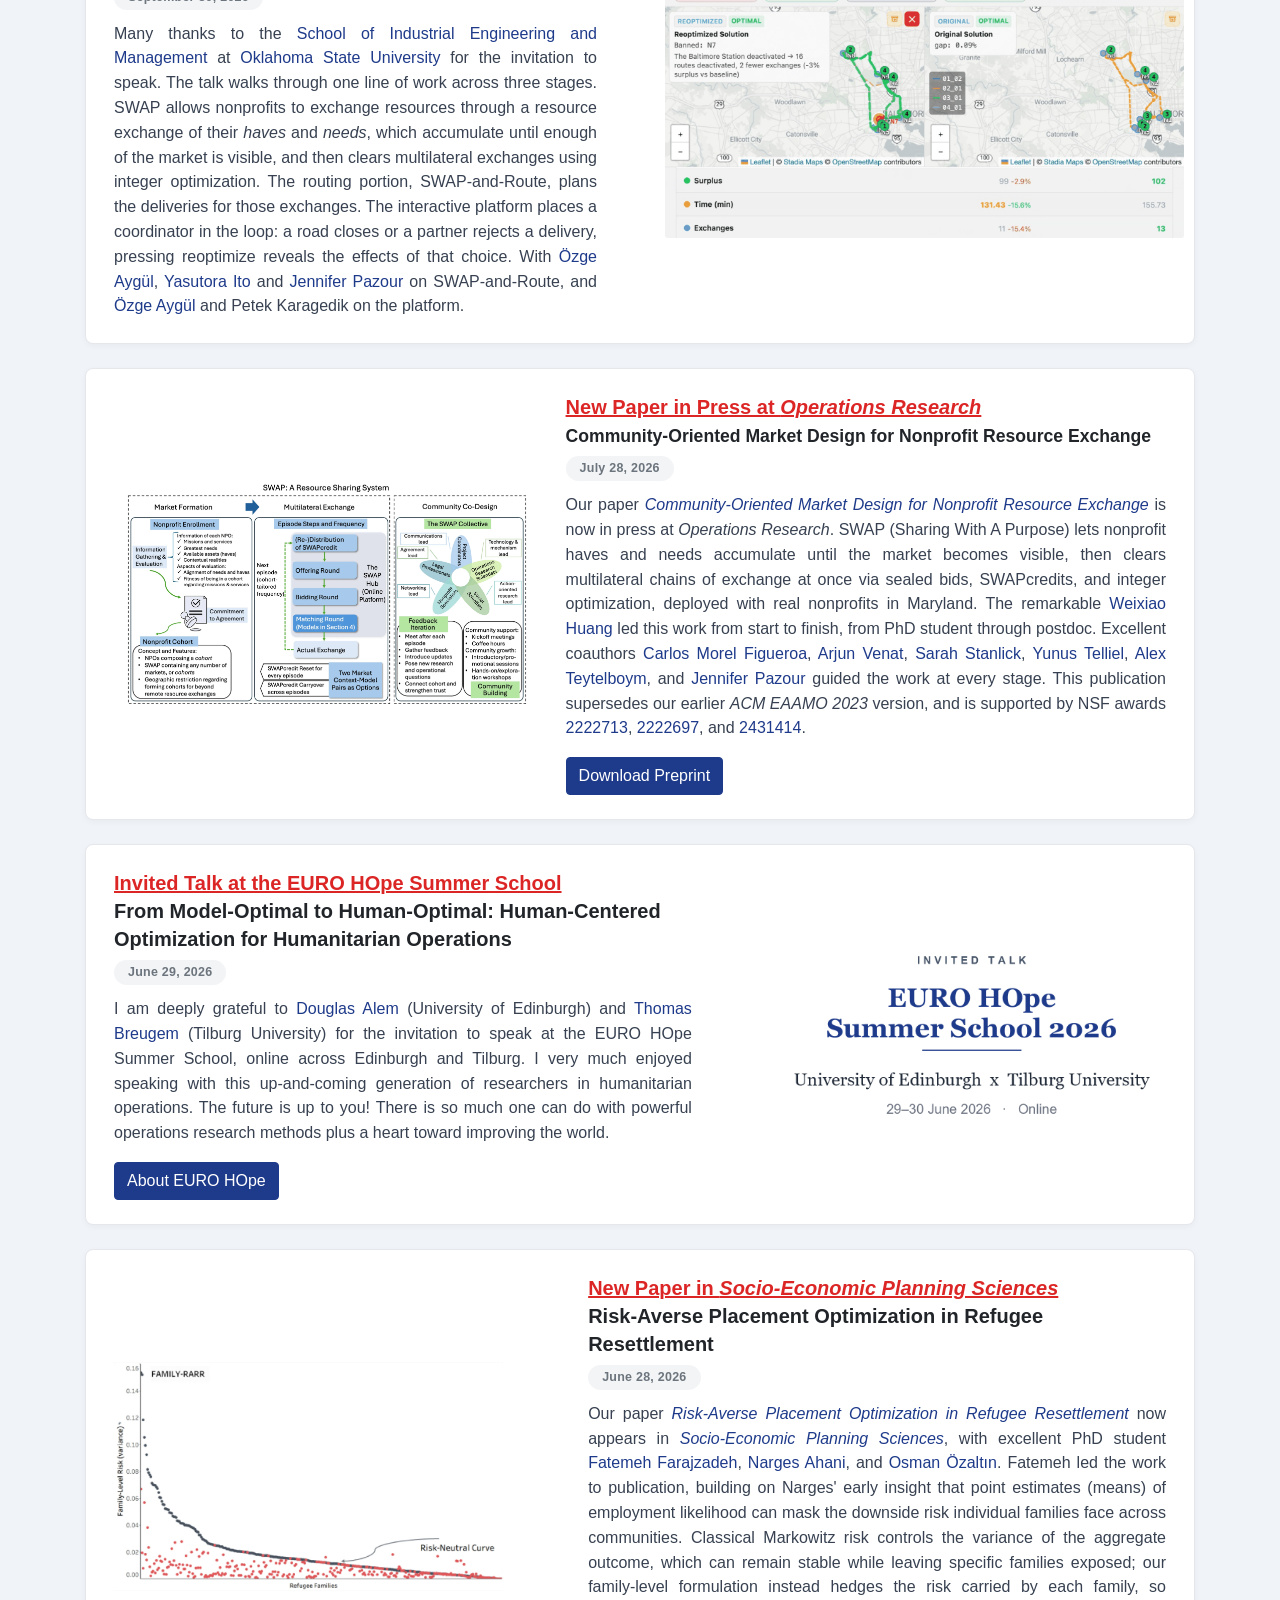
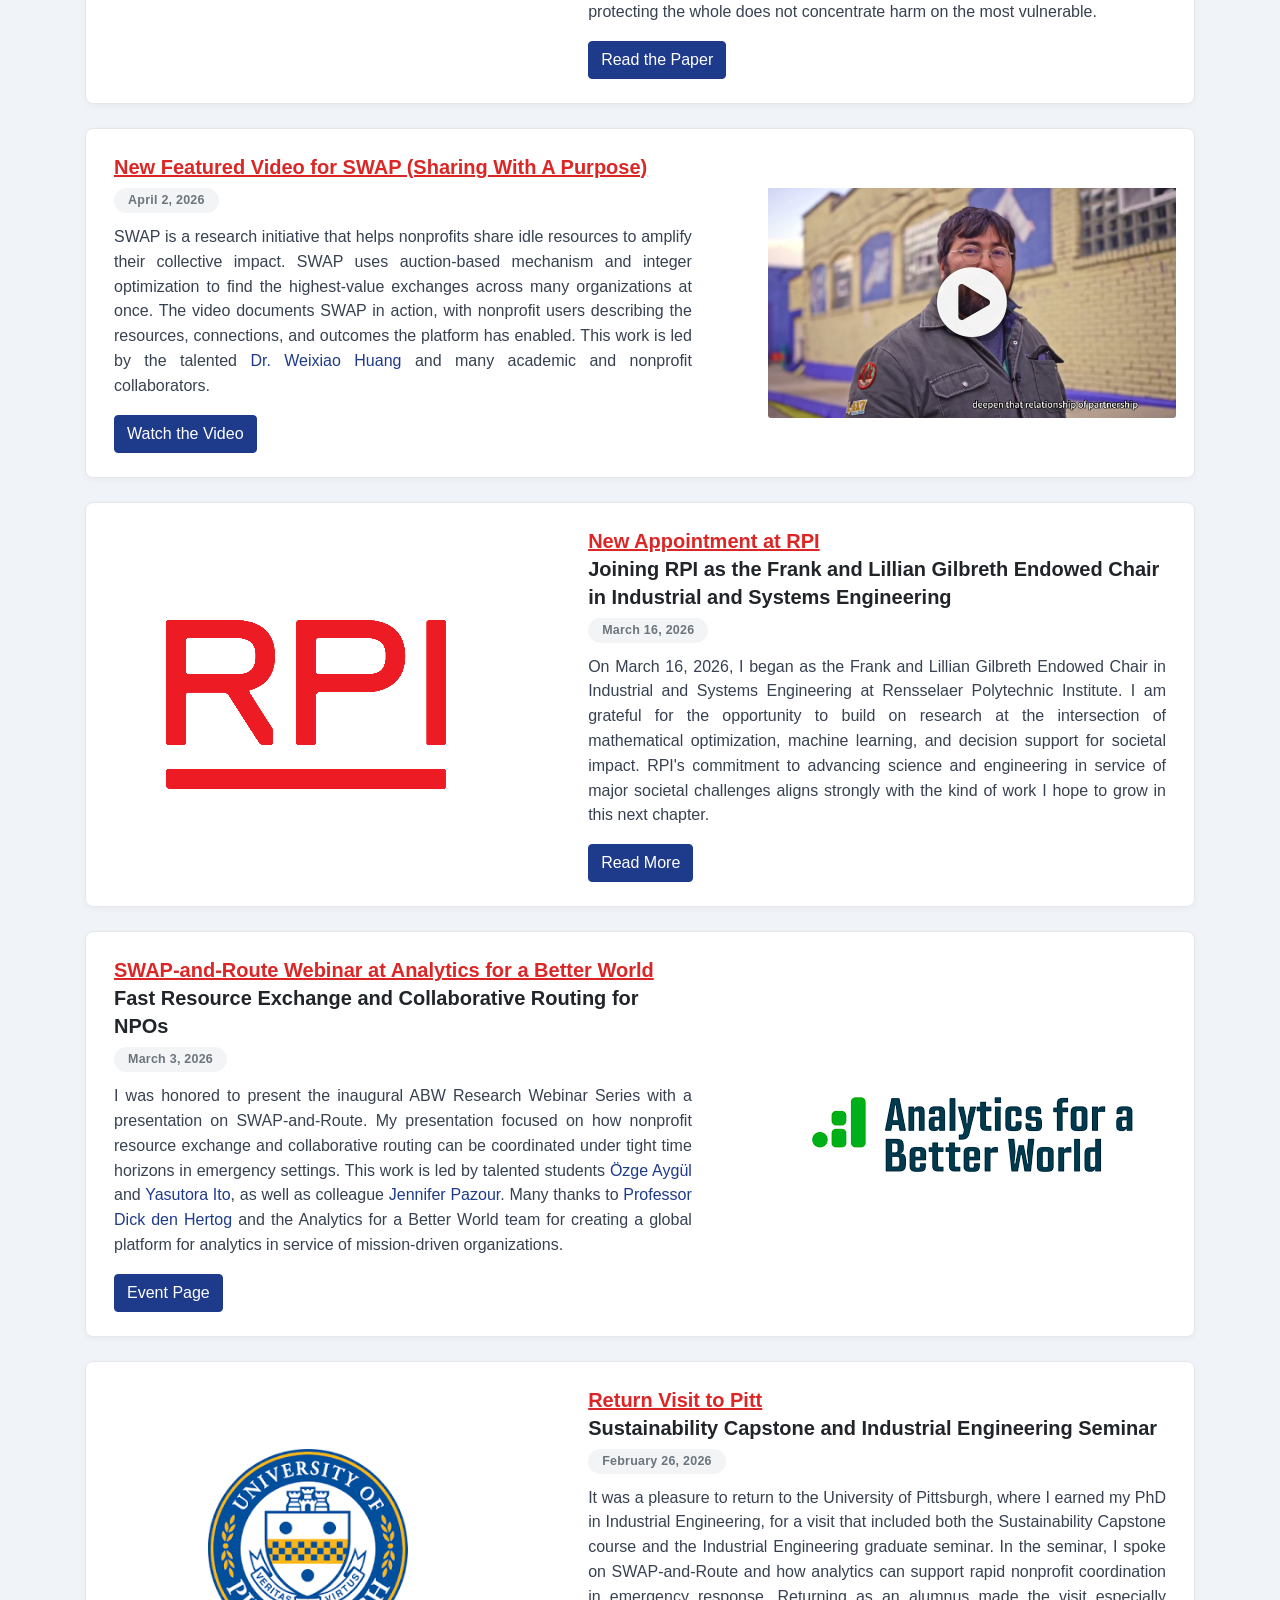
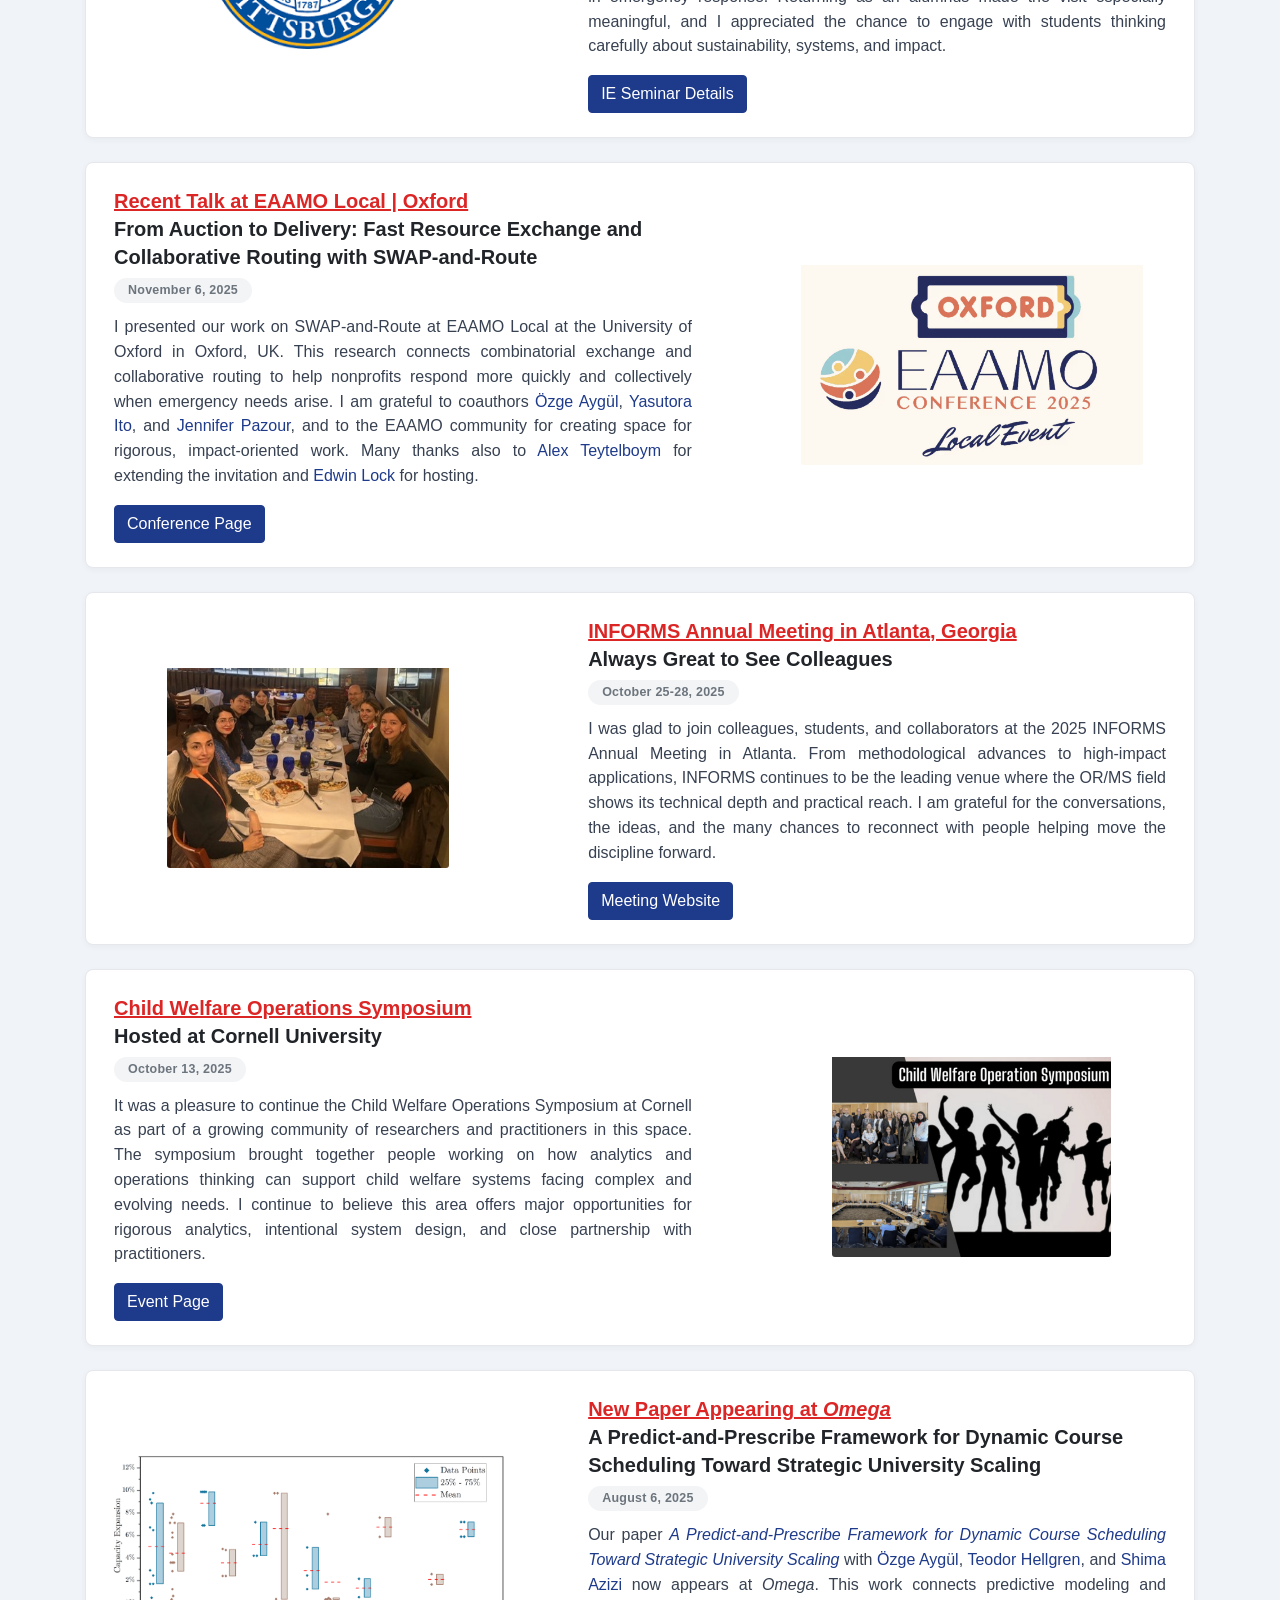
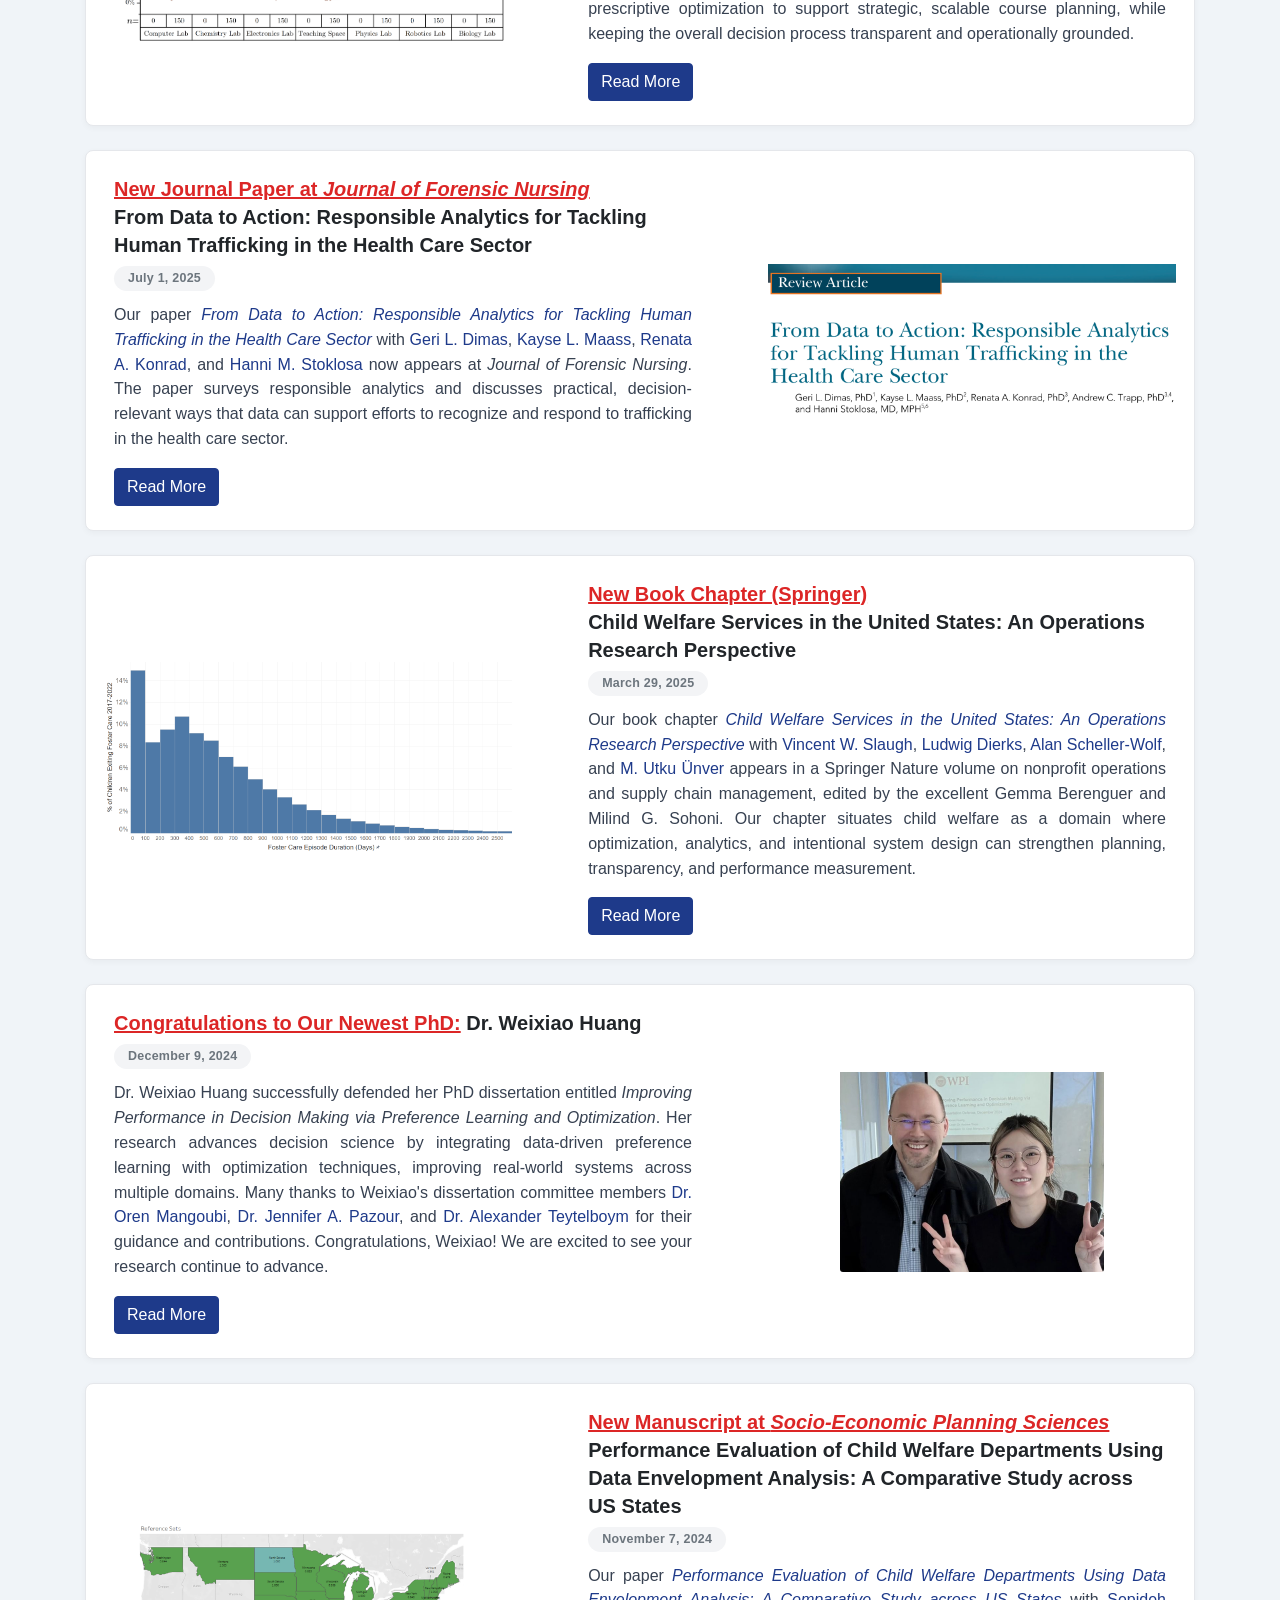
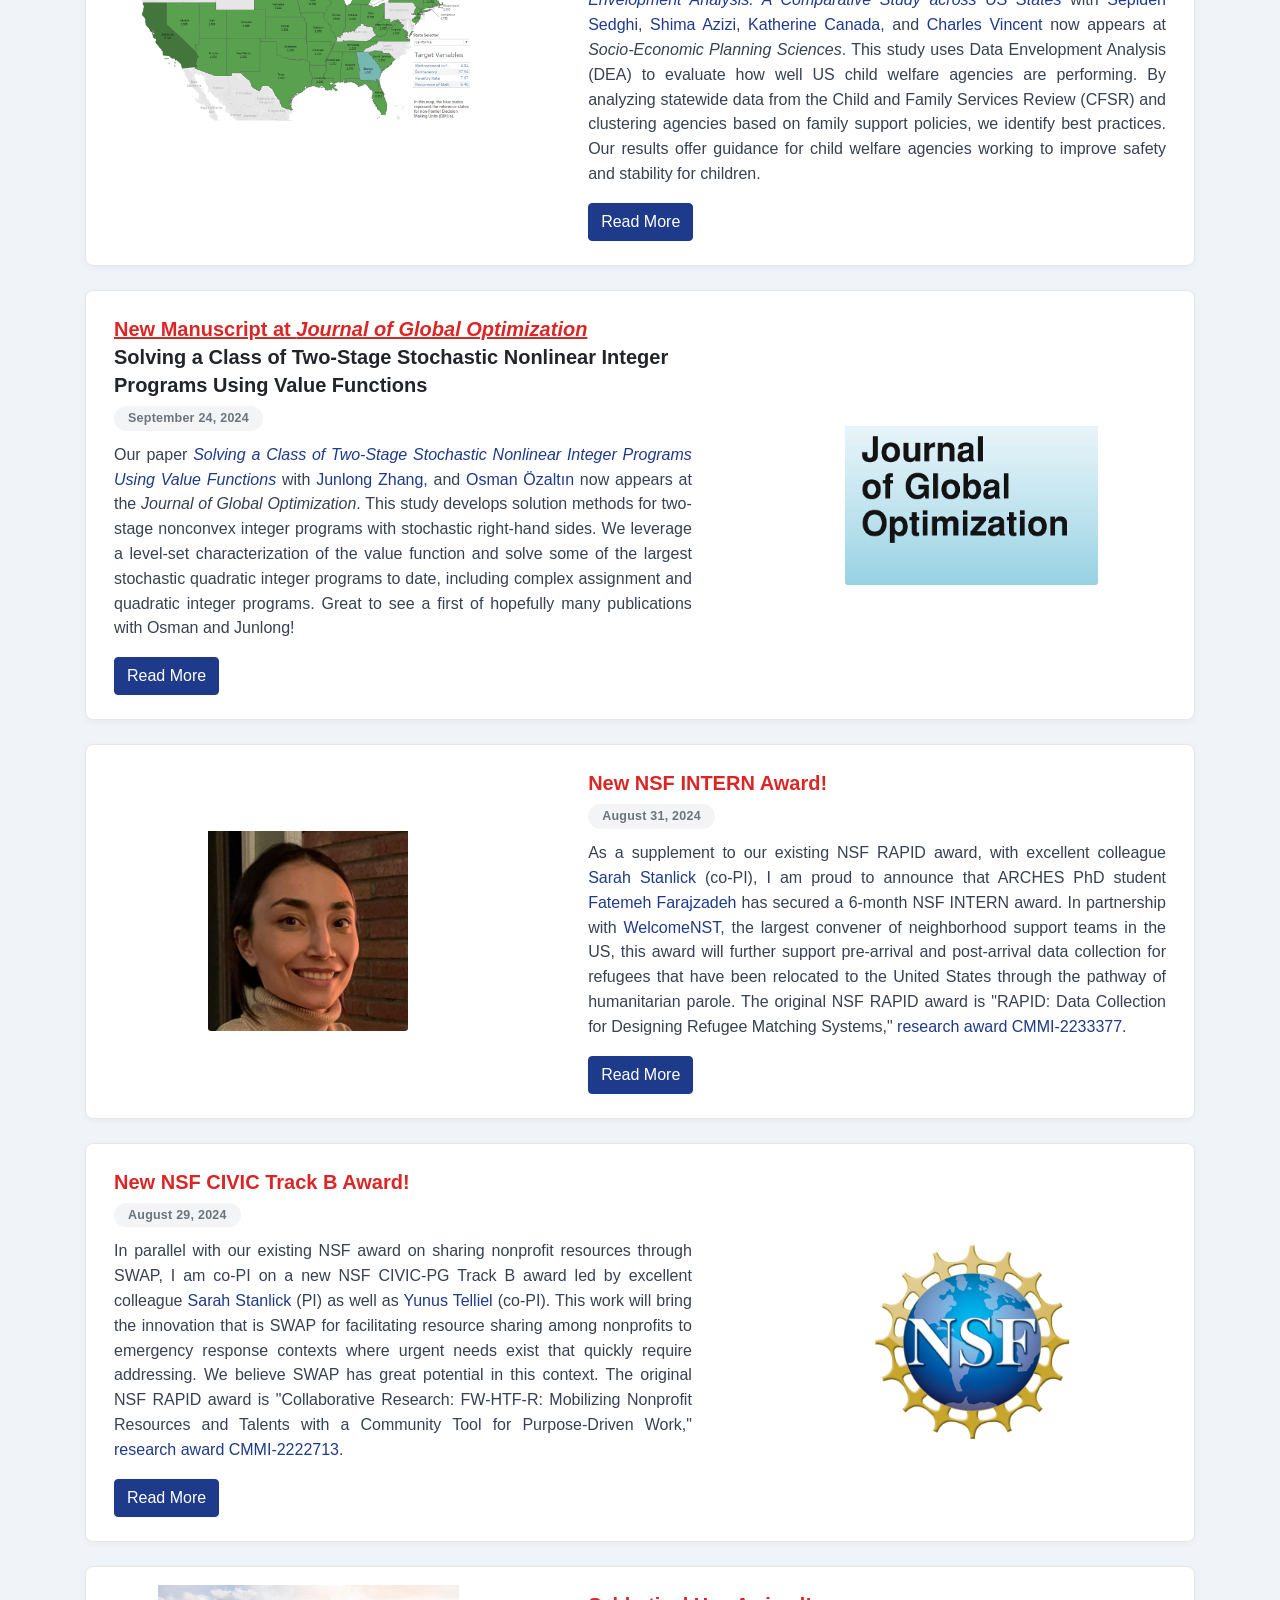
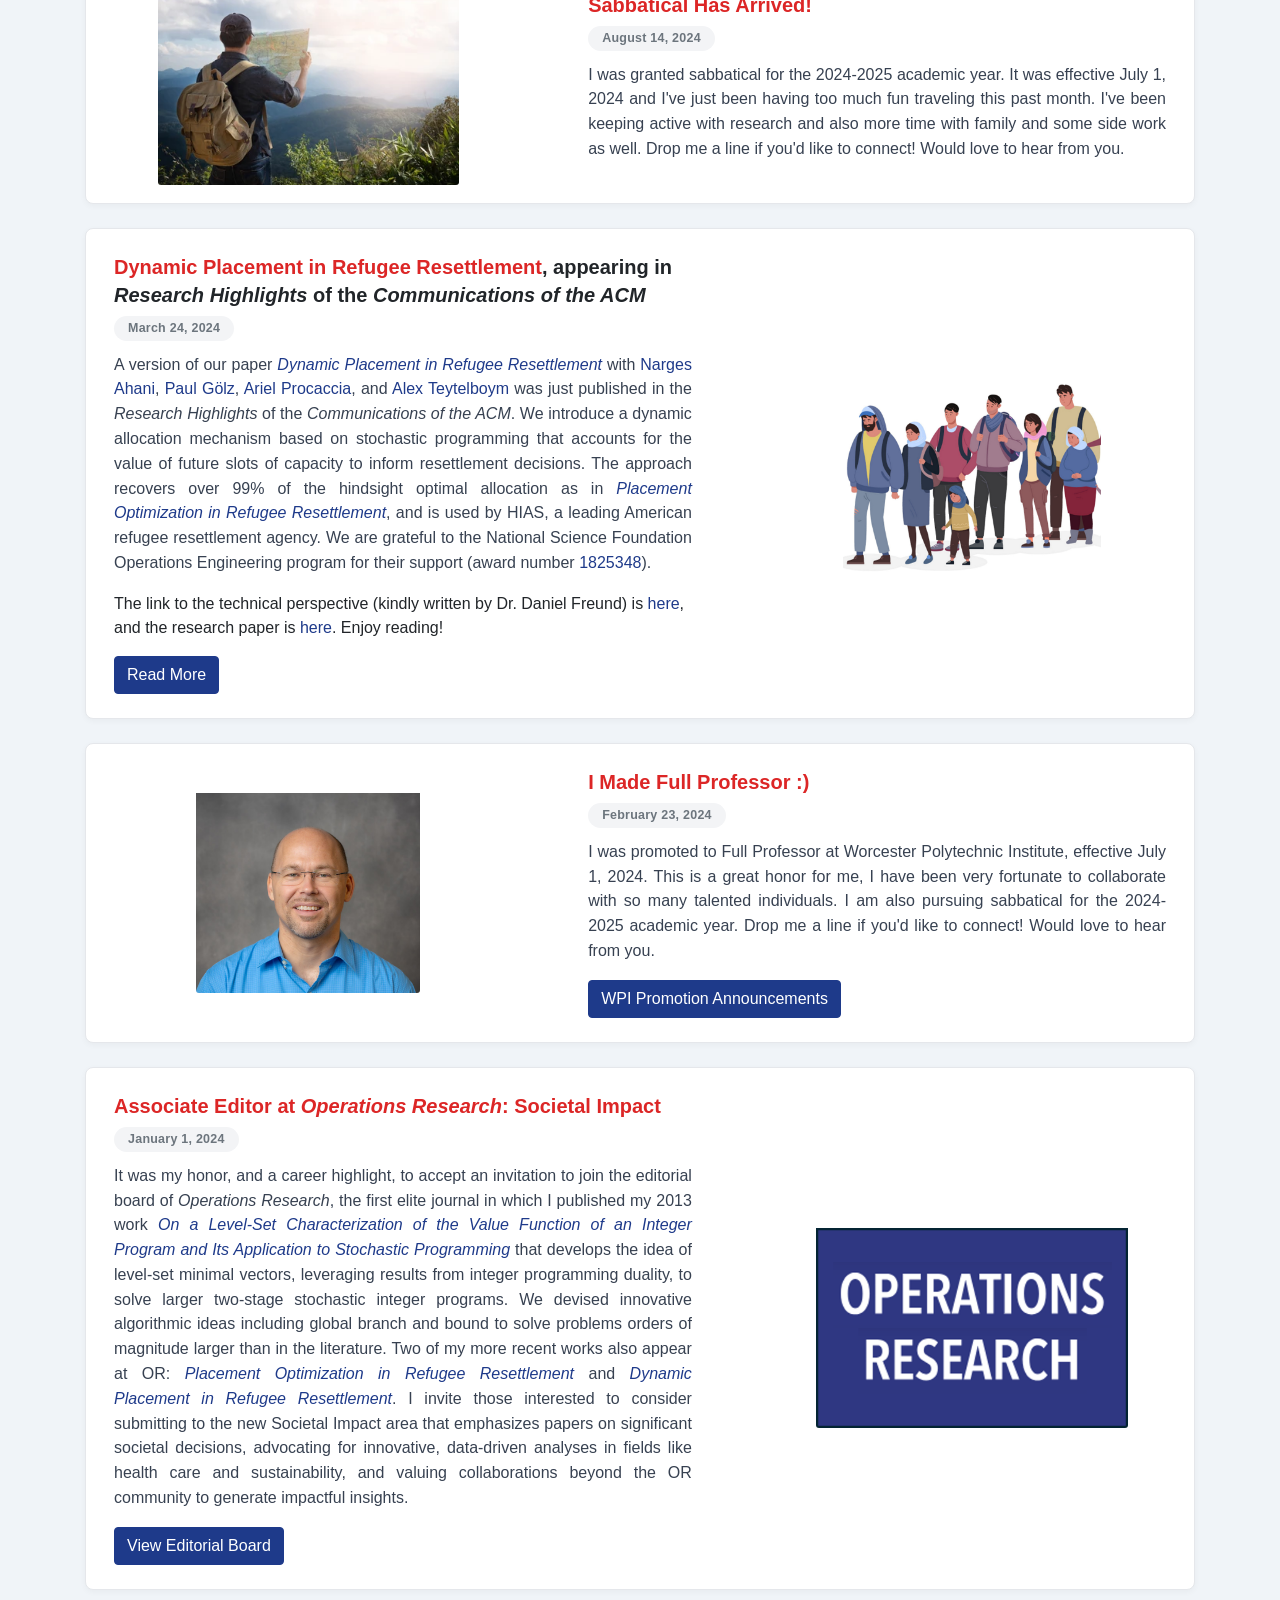
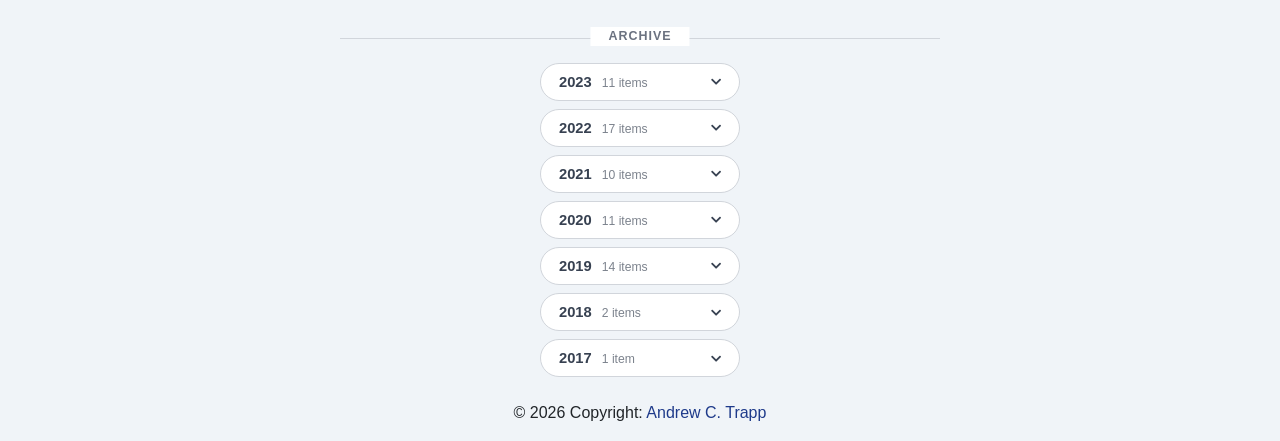
==== commit 5e9d7597: "Use the SWAP system overview on both Operations Research cards Drops the combined three-screen captu" ====
--- a/index.html
+++ b/index.html
@@ -114,7 +114,7 @@
       #RARRPaper2026 .card-header img {
         max-height: 230px;
       }
-      /* SWAP OR-paper card now carries the exchange screens: let them fill the column */
+      /* SWAP OR-paper figure is a wide three-panel diagram: let it fill the column */
       #SWAPOper2026 .card-header img {
         max-height: none;
         width: 100%;
@@ -141,7 +141,7 @@
       #OSUSeminar2026 .card-header { padding: 10px; }
       #OSUSeminar2026 .card-body { padding: 24px 18px; }
 
-      /* Published-paper card now carries the system overview: let it fill the column */
+      /* Published-paper card shares the same system overview figure: let it fill the column */
       #SWAPOperPublished2026 .card-header img {
         max-height: none;
         width: 100%;
@@ -583,7 +583,7 @@
           <div class="row">
             <div class="col-lg-5 d-flex align-items-center">
               <div class="card-header">
-                <img class="card-img-bottom" src="img/SWAP_Exchange_Screens.png" alt="SWAP screens: what a nonprofit has, what it needs with sealed bids and credit balances, and the resulting exchange" />
+                <img class="card-img-bottom" src="img/SWAP_System_Overview.png" alt="SWAP system overview: market formation, multilateral exchange, and community co-design" />
               </div>
             </div>
             <div class="col-lg-7">
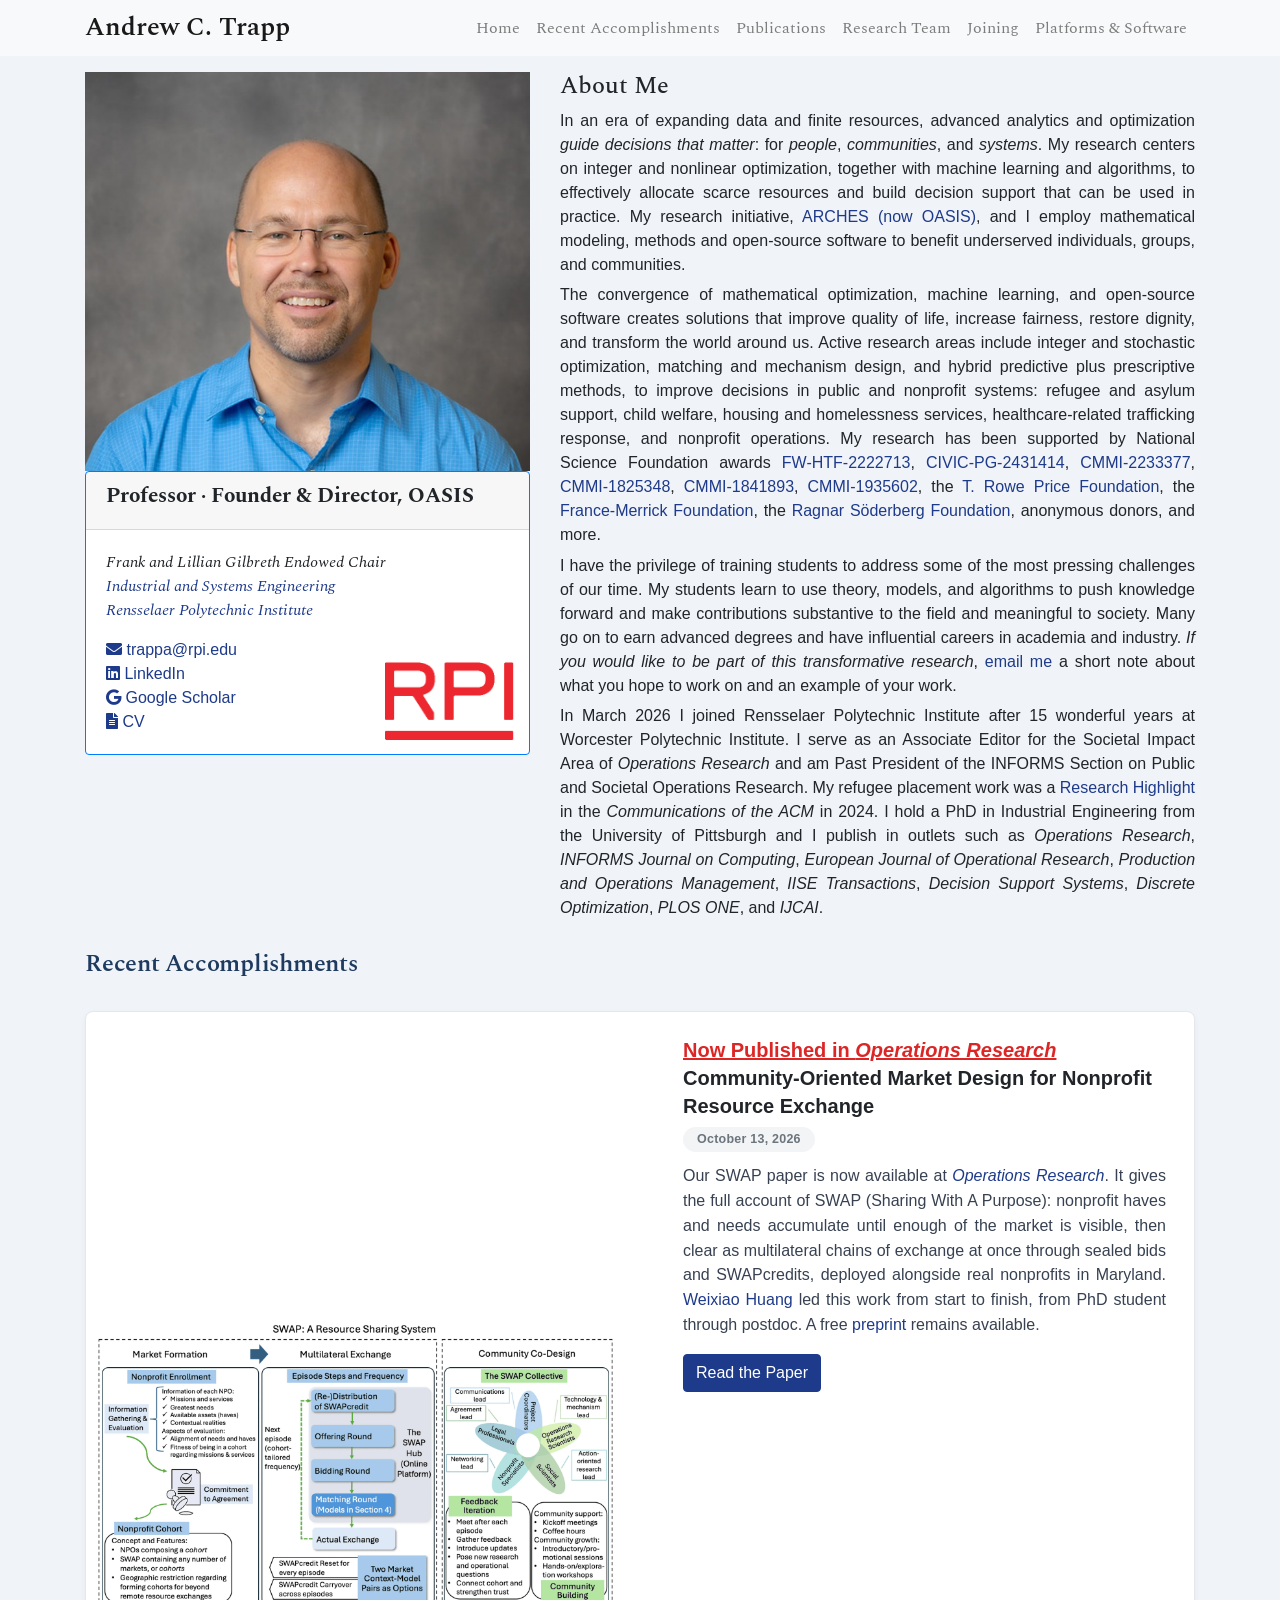
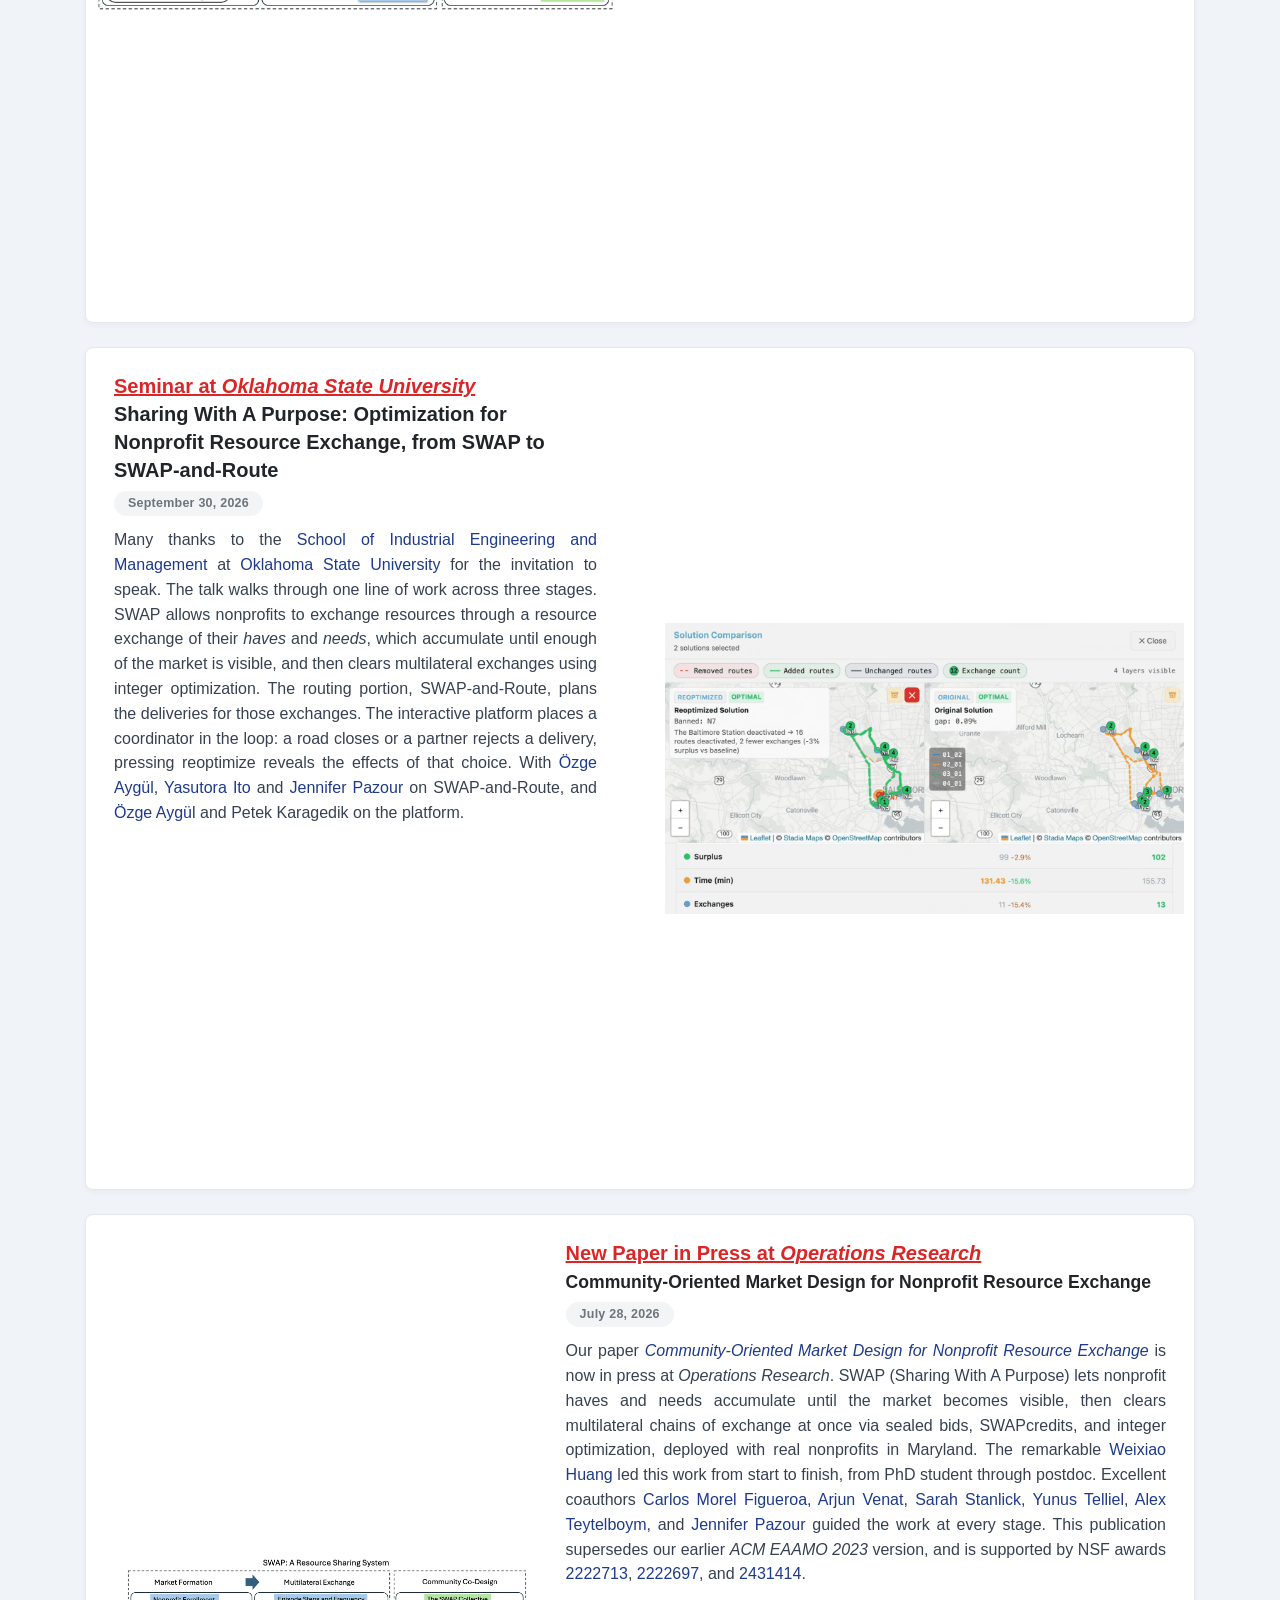
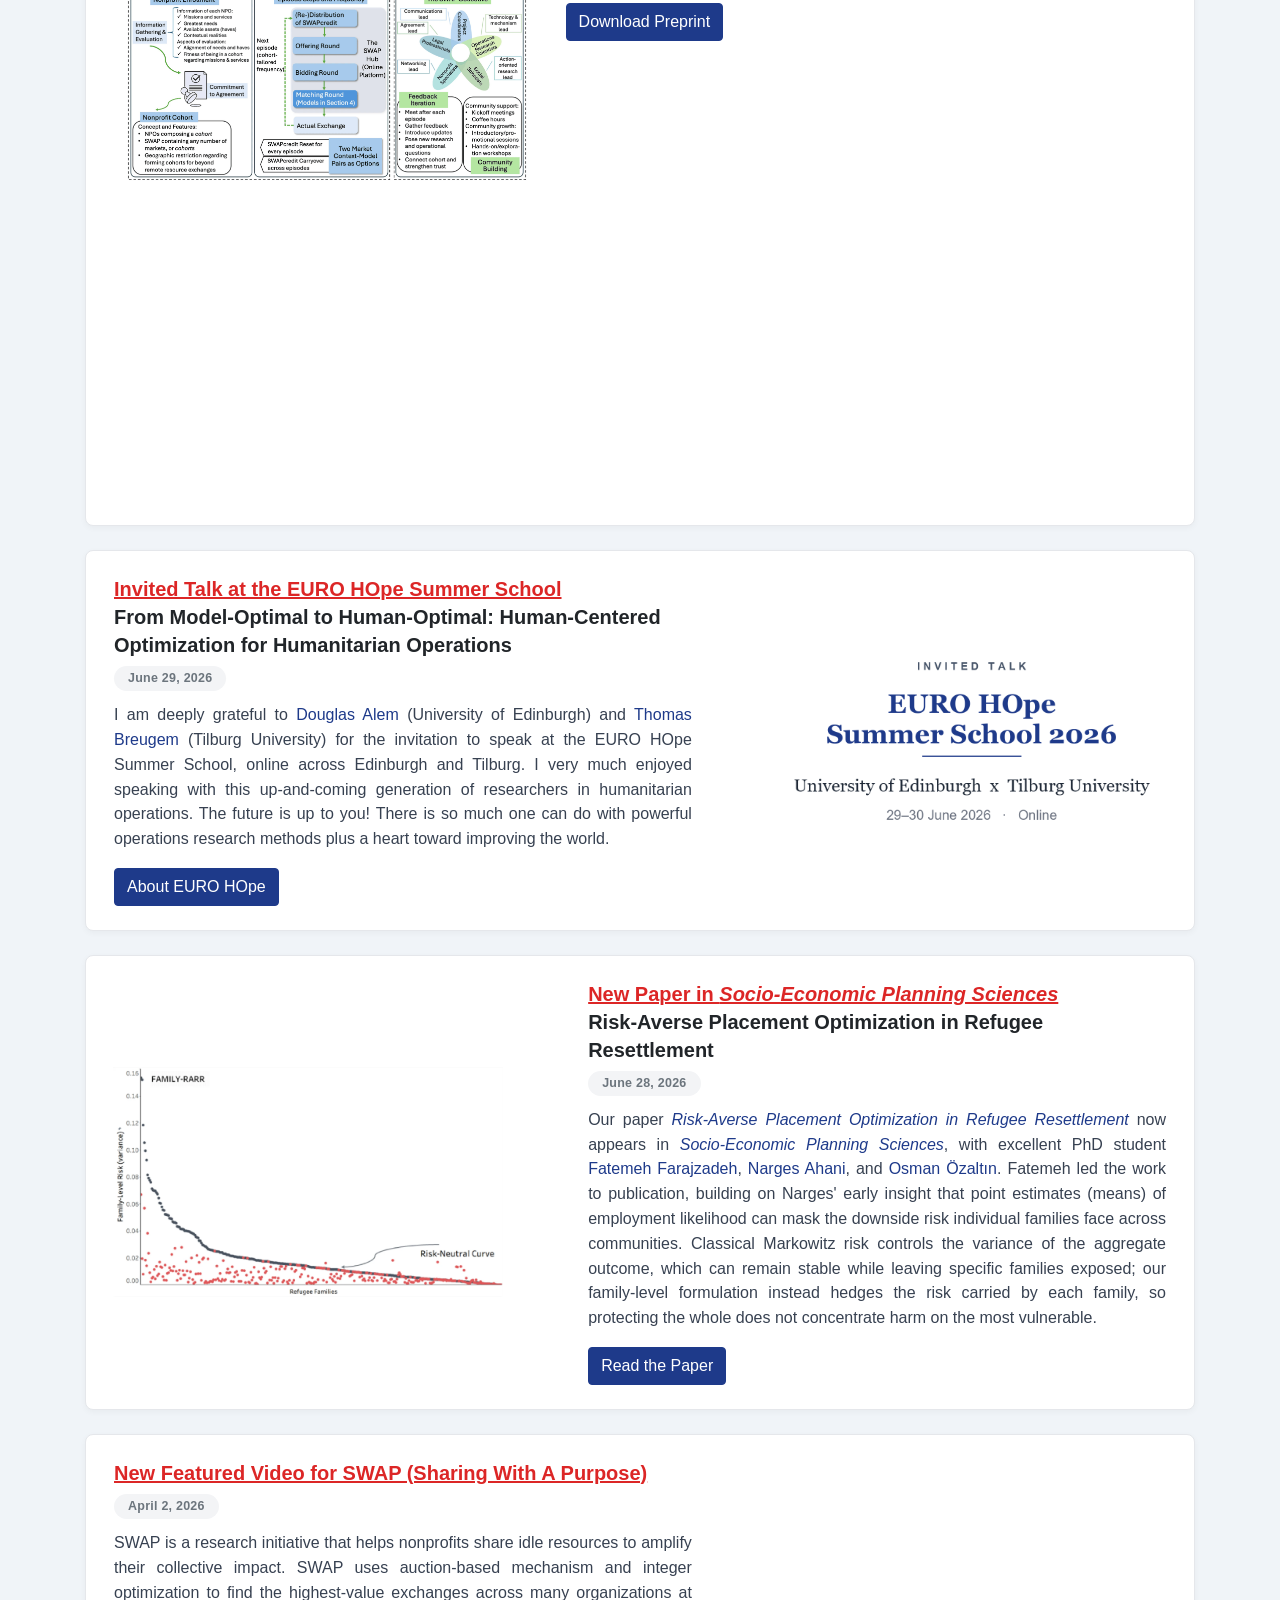
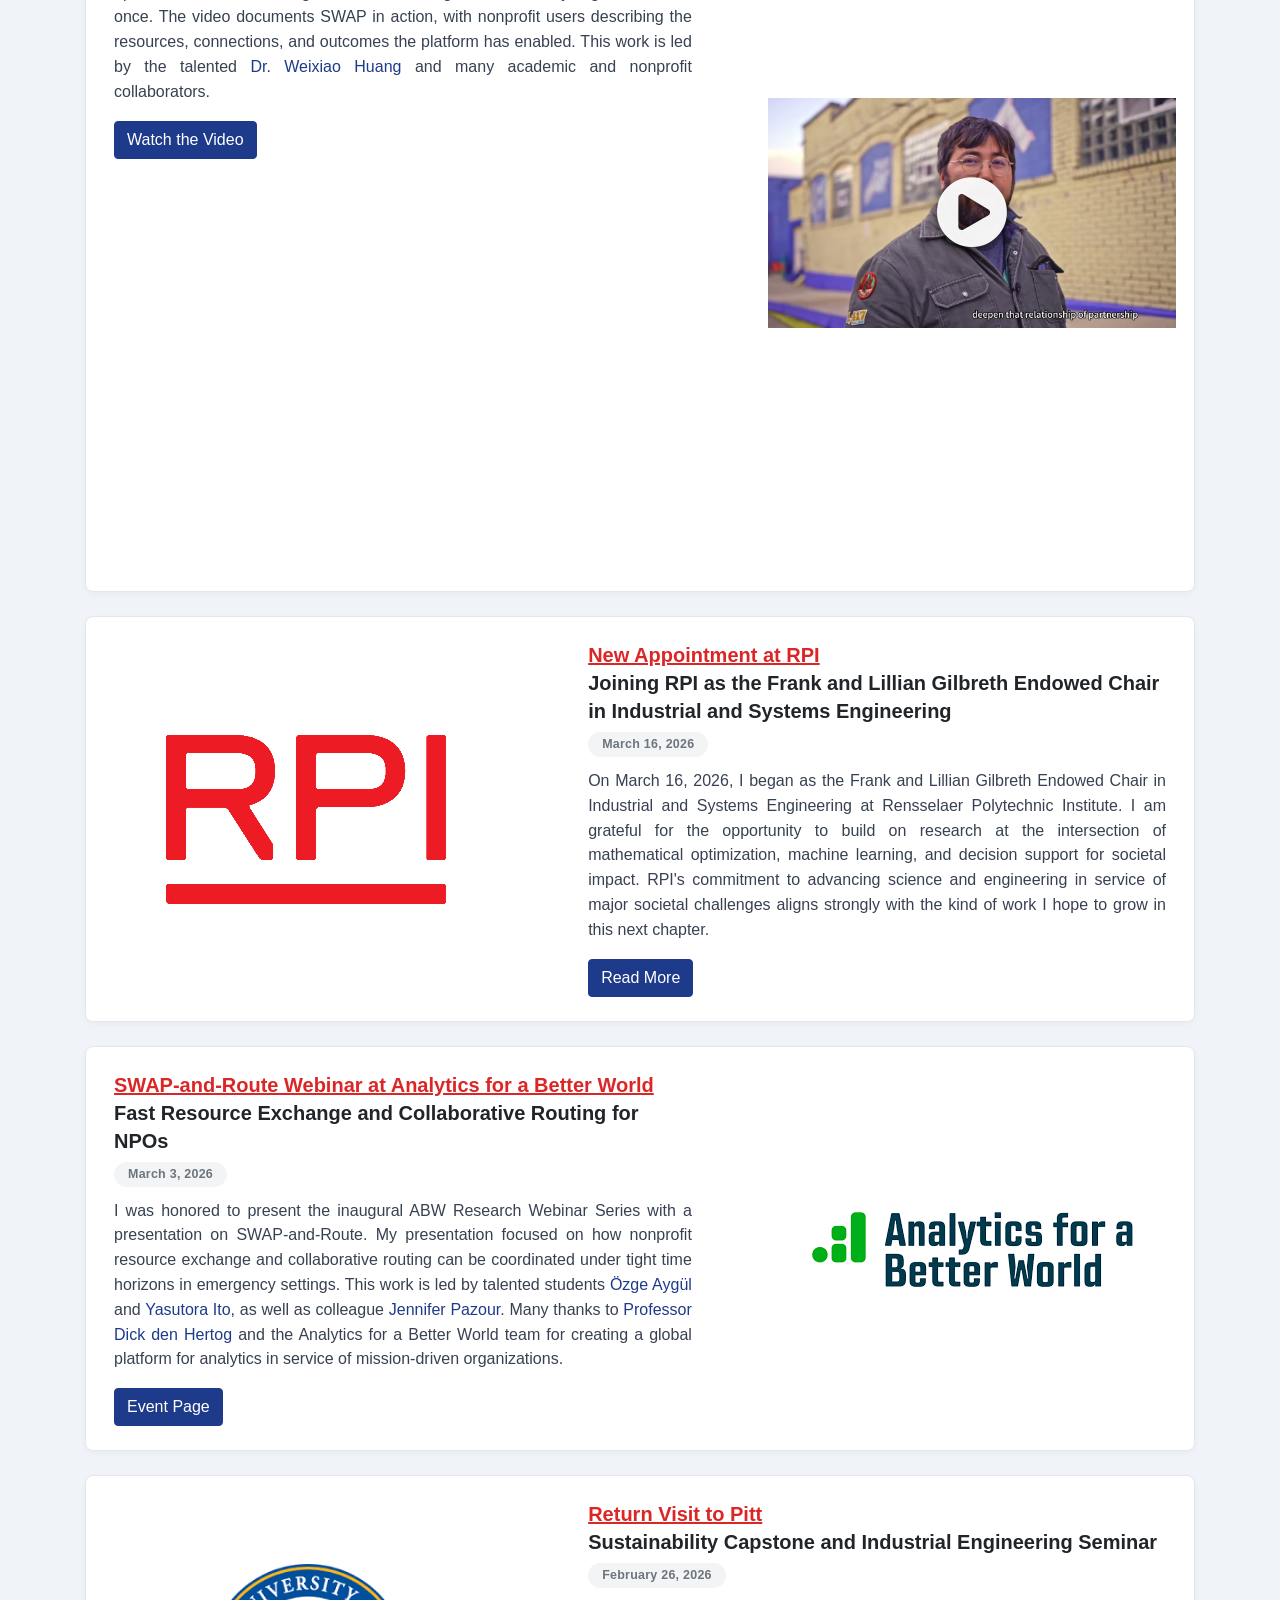
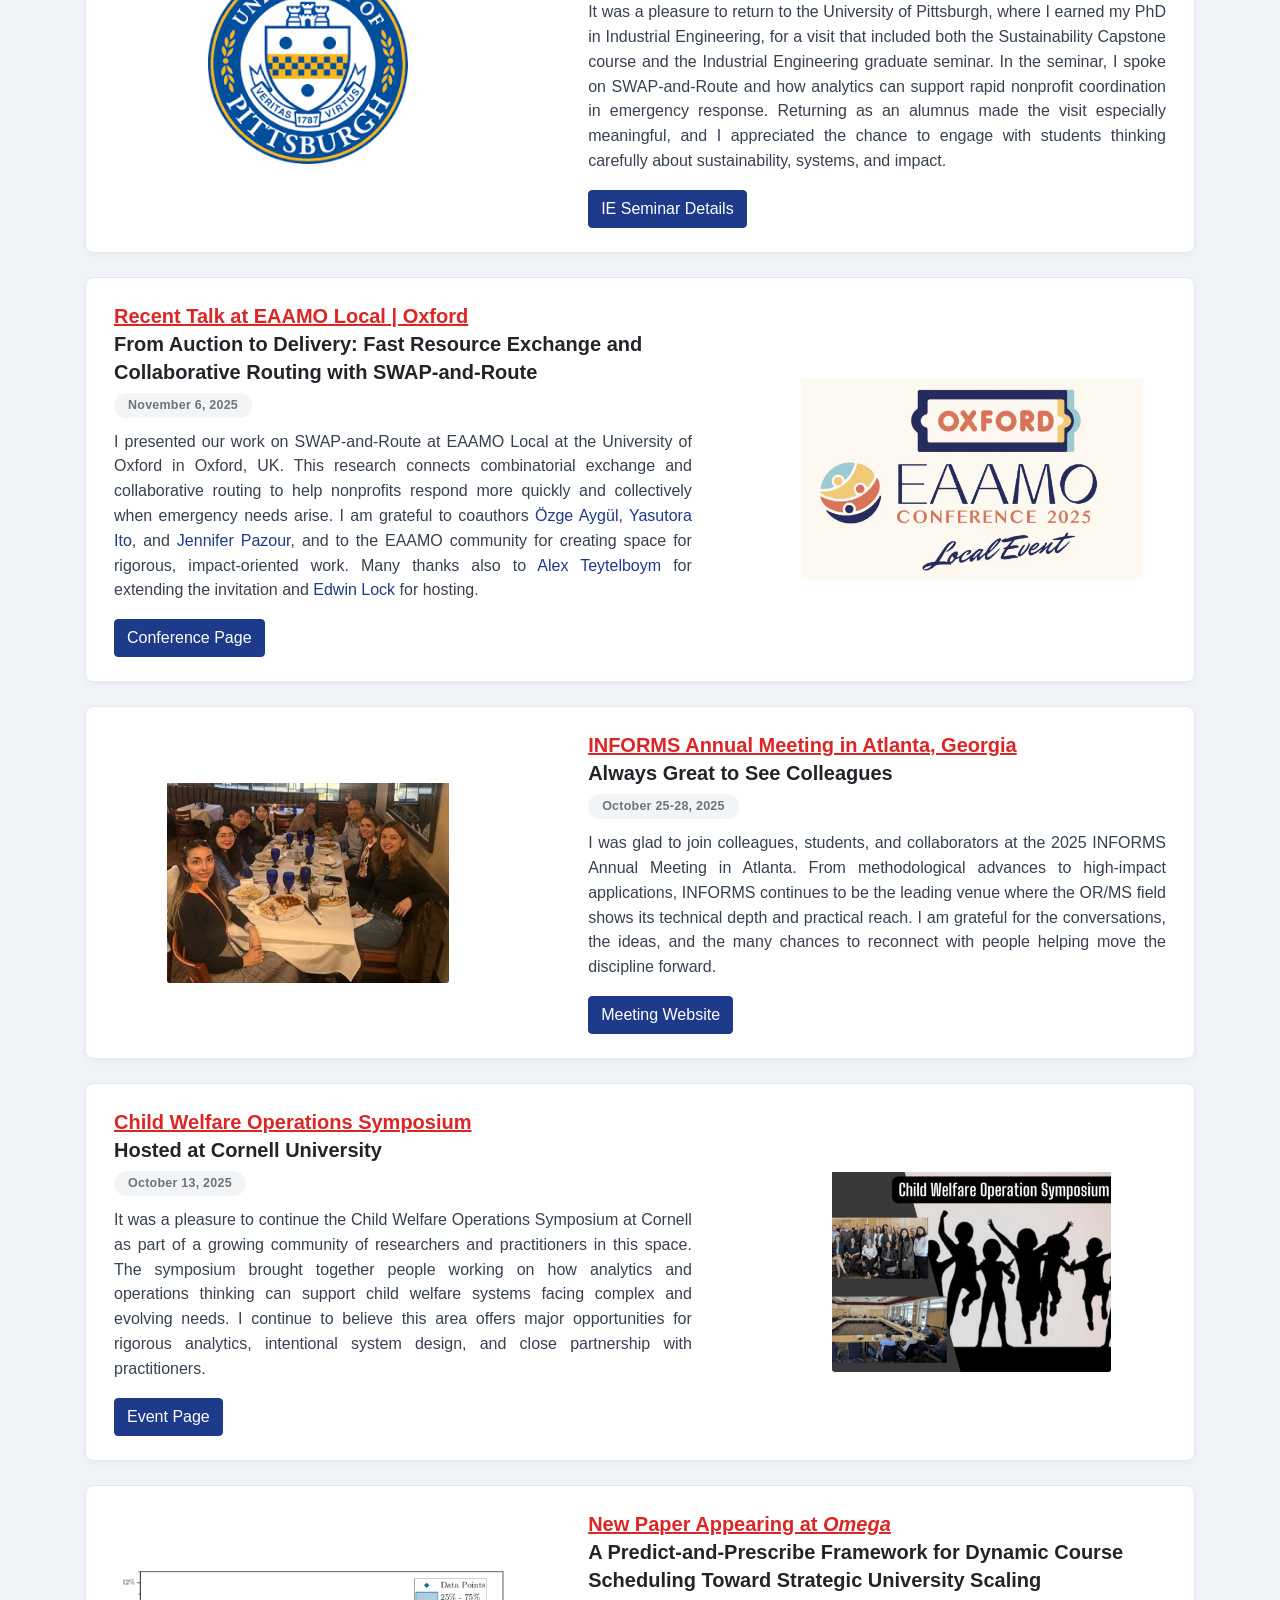
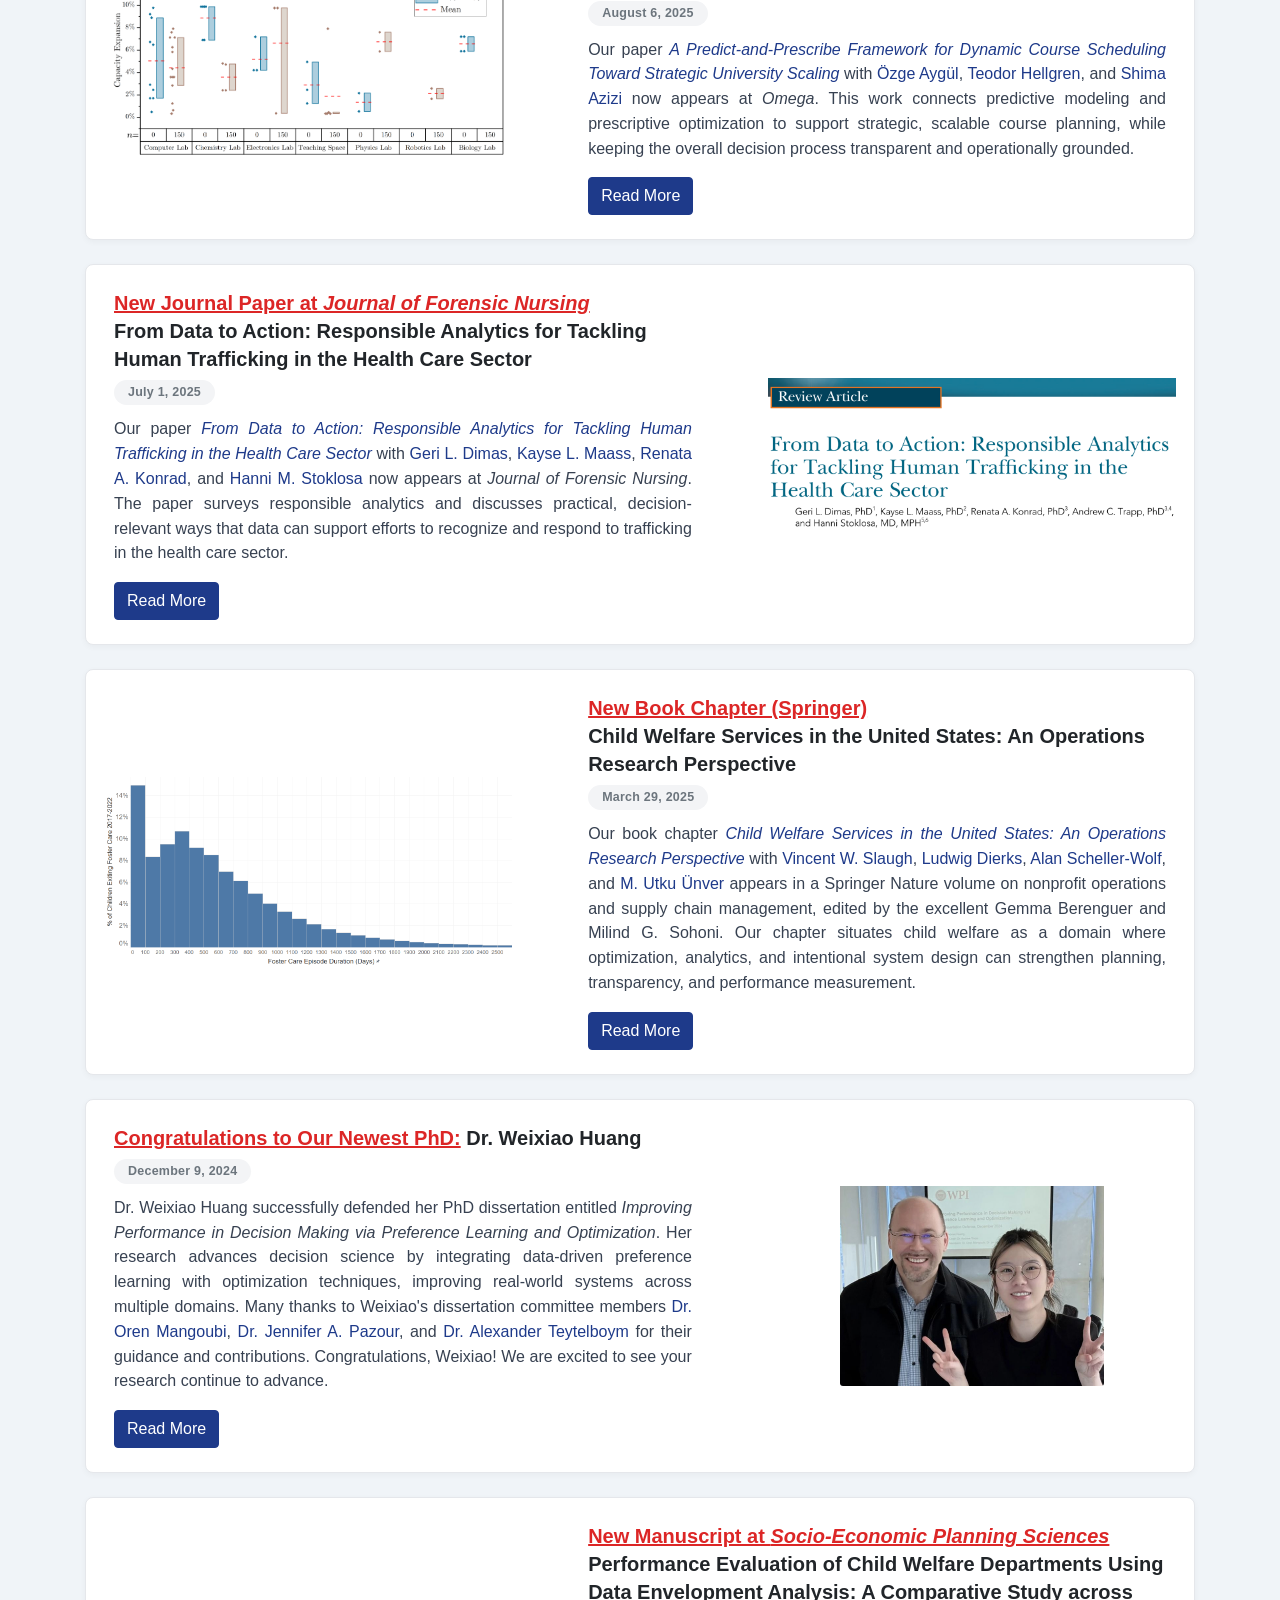
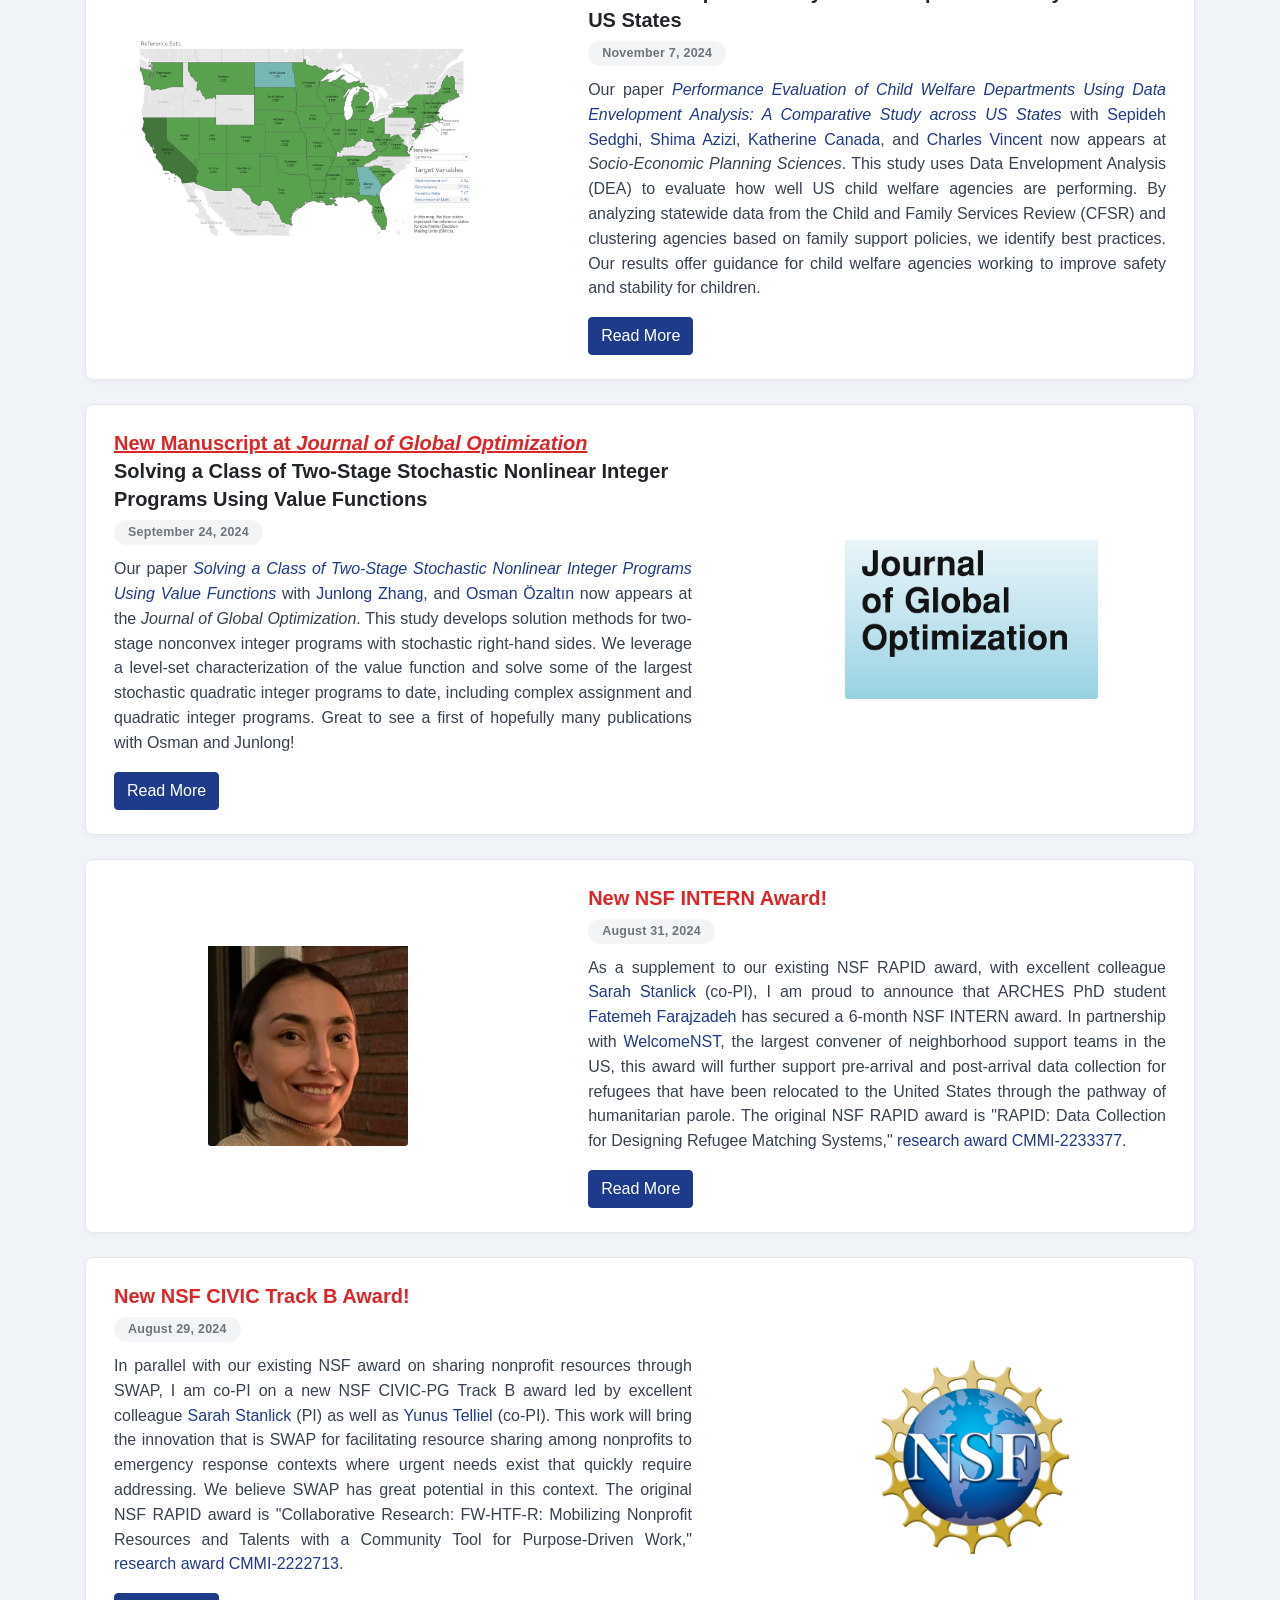
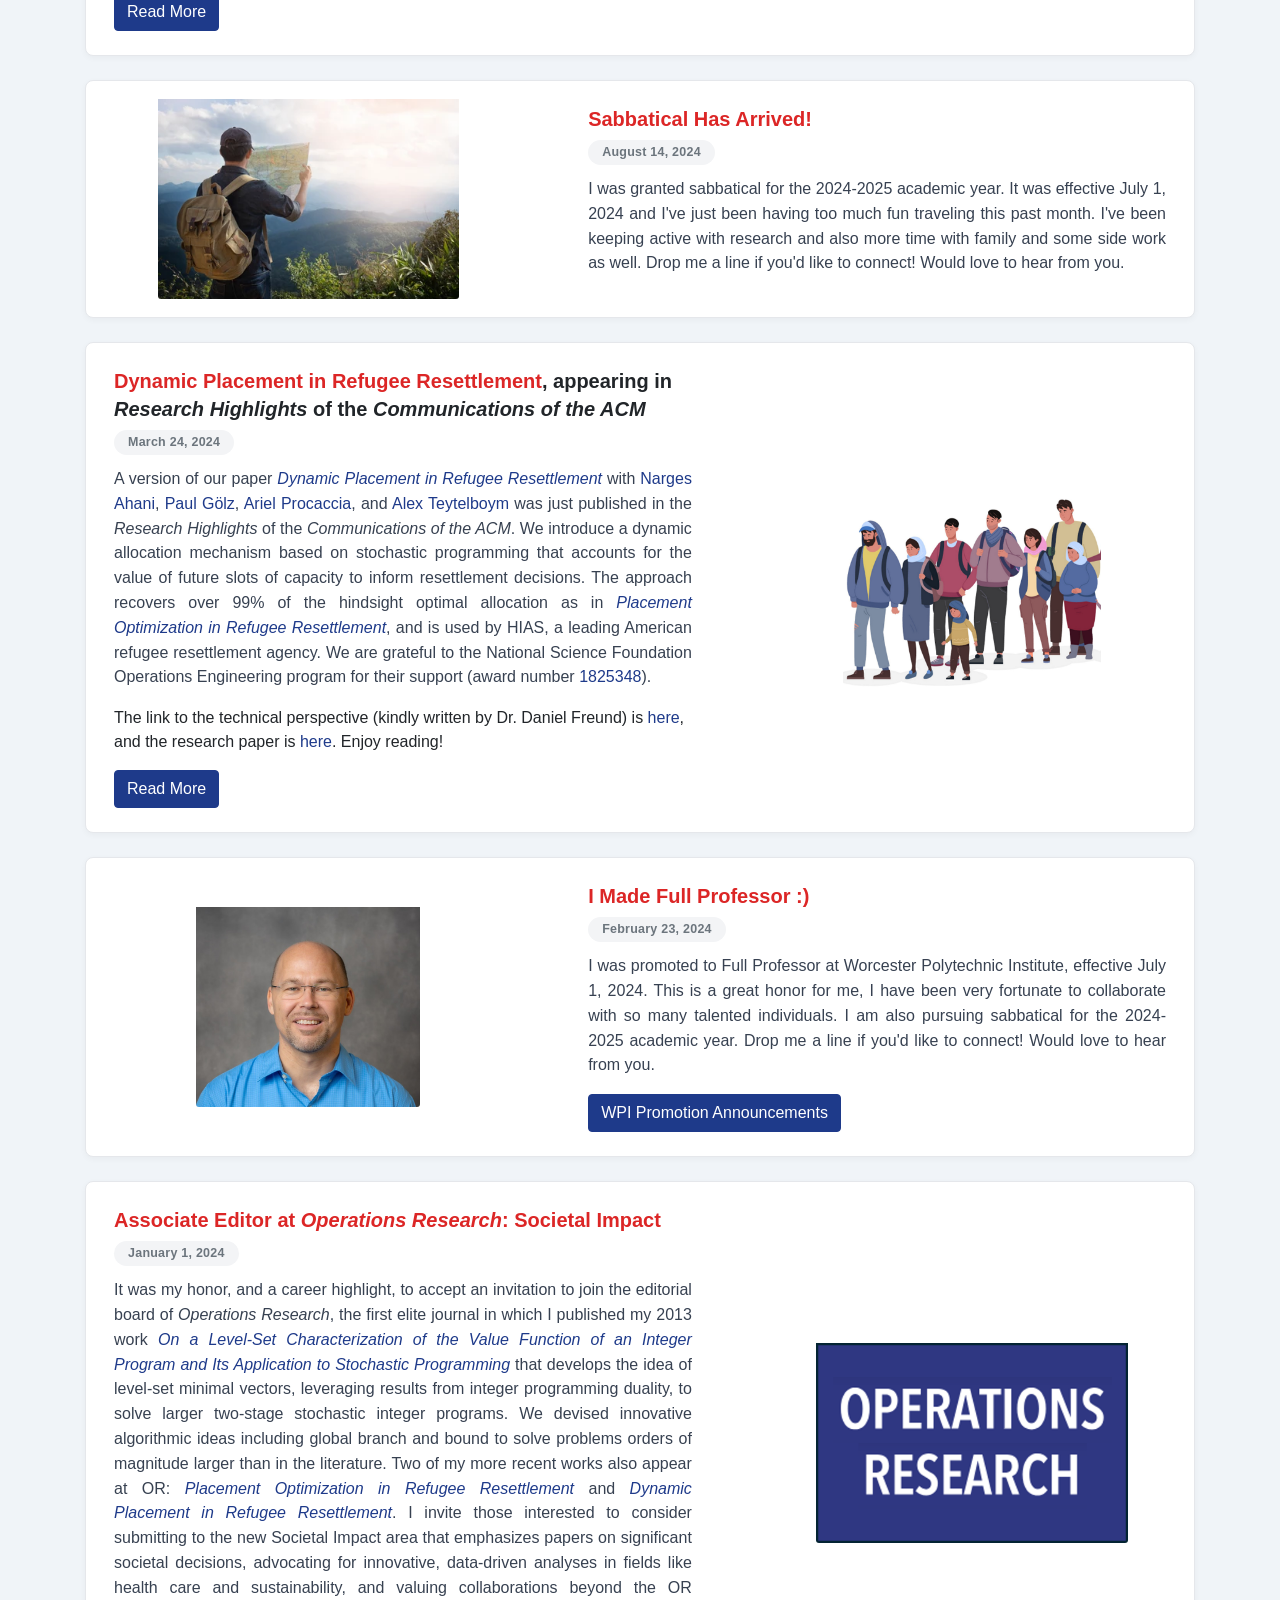
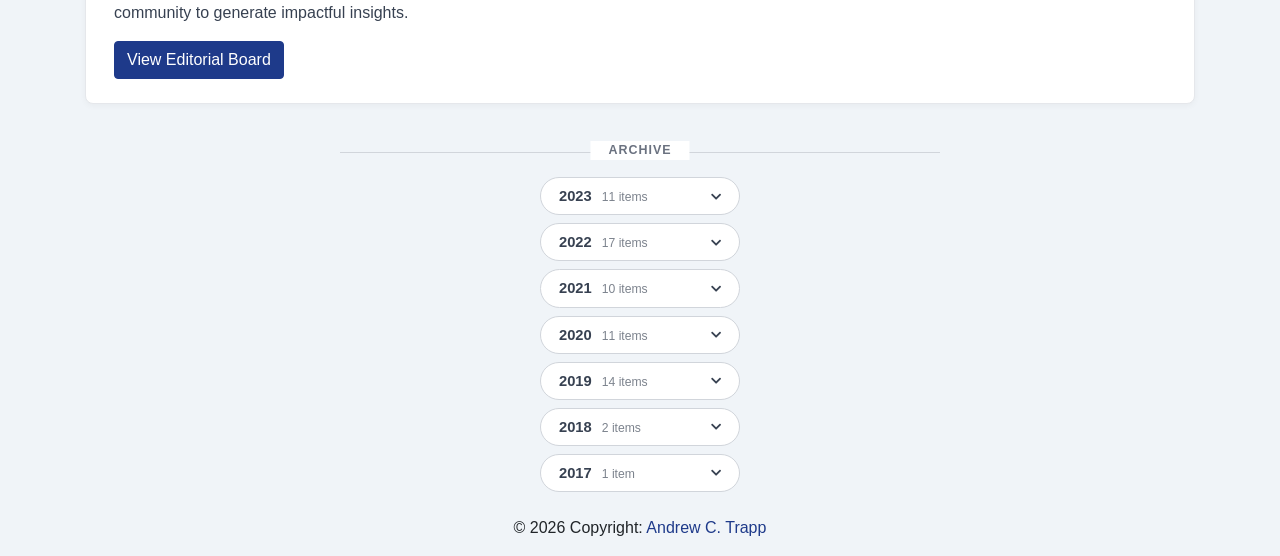
==== commit 9fc5d2ec: "Entity and performance pass: Person schema, canonicals, lazy loading, lighter images Structured data" ====
--- a/index.html
+++ b/index.html
@@ -24,10 +24,80 @@
     <script type="application/ld+json">
     {
       "@context": "https://schema.org",
-      "@type": "WebSite",
-      "name": "Andrew C. Trapp",
-      "alternateName": "Optimization for Societal Impact",
-      "url": "https://andrewctrapp.github.io/"
+      "@graph": [
+        {
+          "@type": "WebSite",
+          "@id": "https://andrewctrapp.github.io/#website",
+          "url": "https://andrewctrapp.github.io/",
+          "name": "Andrew C. Trapp",
+          "alternateName": "Optimization for Societal Impact",
+          "publisher": {
+            "@id": "https://andrewctrapp.github.io/#person"
+          }
+        },
+        {
+          "@type": "Person",
+          "@id": "https://andrewctrapp.github.io/#person",
+          "name": "Andrew C. Trapp",
+          "givenName": "Andrew",
+          "familyName": "Trapp",
+          "alternateName": [
+            "Andrew Trapp",
+            "Andrew Christopher Trapp"
+          ],
+          "honorificSuffix": "PhD",
+          "jobTitle": "Frank and Lillian Gilbreth Endowed Chair in Industrial and Systems Engineering",
+          "description": "Professor of industrial and systems engineering at Rensselaer Polytechnic Institute, applying optimization and machine learning to systems that serve vulnerable populations: refugee resettlement, nonprofit resource exchange, child welfare, and humanitarian operations.",
+          "url": "https://andrewctrapp.github.io/",
+          "mainEntityOfPage": "https://andrewctrapp.github.io/",
+          "image": "https://andrewctrapp.github.io/img/ACT_2024.jpg",
+          "email": "mailto:trappa@rpi.edu",
+          "worksFor": {
+            "@type": "CollegeOrUniversity",
+            "name": "Rensselaer Polytechnic Institute",
+            "url": "https://www.rpi.edu",
+            "sameAs": "https://www.wikidata.org/wiki/Q49211"
+          },
+          "affiliation": [
+            {
+              "@type": "Organization",
+              "name": "Department of Industrial and Systems Engineering, Rensselaer Polytechnic Institute",
+              "url": "https://ise.rpi.edu"
+            },
+            {
+              "@type": "Organization",
+              "name": "OASIS, Optimization and Analytics for Systemic Impact in Society",
+              "url": "https://oasisimpact.org"
+            }
+          ],
+          "alumniOf": {
+            "@type": "CollegeOrUniversity",
+            "name": "University of Pittsburgh",
+            "sameAs": "https://www.wikidata.org/wiki/Q235034"
+          },
+          "knowsAbout": [
+            "operations research",
+            "integer optimization",
+            "stochastic programming",
+            "matching markets",
+            "refugee resettlement",
+            "nonprofit resource exchange",
+            "humanitarian operations",
+            "decision support systems"
+          ],
+          "sameAs": [
+            "https://orcid.org/0000-0003-0143-9093",
+            "https://scholar.google.com/citations?user=ZASbboYAAAAJ",
+            "https://www.linkedin.com/in/andytrapp",
+            "https://faculty.rpi.edu/andrew-trapp",
+            "https://www.wikidata.org/wiki/Q102377545",
+            "https://openalex.org/A5084343004",
+            "https://www.semanticscholar.org/author/1750822",
+            "https://www.mathgenealogy.org/id.php?id=153137",
+            "https://github.com/andrewctrapp"
+          ]
+        }
+      ]
     }
     </script>
 
@@ -315,6 +385,7 @@
     <link rel="stylesheet" href="accents.css" />
   </head>
   <title>Optimization for Societal Impact &middot; Andrew C. Trapp</title>
+  <link rel="canonical" href="https://andrewctrapp.github.io/" />
 <!--   <link rel="shortcut icon" type="image/jpg" href="Favicon_Image_Location"/> -->
   <body>
     <!--Navbar-->
@@ -357,9 +428,9 @@
         <div class="col-lg-5 ">
           <div class="text-center">
             <img
-              src="img/ACT_2024.png"
+              src="img/ACT_2024.jpg"
               class="img-fluid"
-              alt="profile photo"
+              alt="profile photo" width="780" height="699"
             />
           </div>
           <div class="card border-primary">
@@ -427,7 +498,7 @@
               <a href="https://www.rpi.edu" target="_blank" title="Rensselaer Polytechnic Institute"
                  style="position:absolute;bottom:14px;right:14px;display:block;line-height:0;">
                 <img src="img/RPI_Logo_Red_on_White_With_Bar.png" alt="Rensselaer Polytechnic Institute"
-                     style="max-height:78px;max-width:165px;width:auto;height:auto;opacity:0.95;" />
+                     style="max-height:78px;max-width:165px;width:auto;height:auto;opacity:0.95;" width="284" height="170" />
               </a>
             </div>
             </div>
@@ -435,7 +506,7 @@
           <br>
        
         <div class="col-lg-7">
-          <h4>About Me</h4>
+          <h1 class="h4">About Me</h1>
           <p class="medium-text-justify" align="justify" style="margin-bottom:0.4rem;">
             In an era of expanding data and finite resources, advanced analytics and optimization <i>guide decisions that matter</i>: for <i>people</i>, <i>communities</i>, and <i>systems</i>. My research centers on integer and nonlinear optimization, together with machine learning and algorithms, to effectively allocate scarce resources and build decision support that can be used in practice. My research initiative, <a href="https://oasisimpact.org">ARCHES (now OASIS)</a>, and I employ mathematical modeling, methods and open-source software to benefit underserved individuals, groups, and communities.</p>
           <p class="medium-text-justify" align="justify" style="margin-bottom:0.4rem;">
@@ -505,7 +576,7 @@
           <div class="row">
             <div class="col-lg-6 d-flex align-items-center">
               <div class="card-header">
-                <img class="card-img-bottom" src="img/SWAP_System_Overview.png" alt="SWAP system overview: market formation, multilateral exchange, and community co-design" />
+                <img class="card-img-bottom" src="img/SWAP_System_Overview.png" alt="SWAP system overview: market formation, multilateral exchange, and community co-design" width="1600" height="890" />
               </div>
             </div>
             <div class="col-lg-6">
@@ -544,7 +615,7 @@
           <div class="row">
             <div class="col-lg-6 d-flex align-items-center">
               <div class="card-header">
-                <img class="card-img-bottom" src="img/SWAP_Route_Reoptimize_Comparison.png" alt="Solution comparison in the decision support platform: the reoptimized plan beside the original, with surplus, time and exchange counts" />
+                <img class="card-img-bottom" src="img/SWAP_Route_Reoptimize_Comparison.png" alt="Solution comparison in the decision support platform: the reoptimized plan beside the original, with surplus, time and exchange counts" width="1466" height="821" />
               </div>
             </div>
             <div class="col-lg-6">
@@ -583,7 +654,7 @@
           <div class="row">
             <div class="col-lg-5 d-flex align-items-center">
               <div class="card-header">
-                <img class="card-img-bottom" src="img/SWAP_System_Overview.png" alt="SWAP system overview: market formation, multilateral exchange, and community co-design" />
+                <img class="card-img-bottom" src="img/SWAP_System_Overview.png" alt="SWAP system overview: market formation, multilateral exchange, and community co-design" width="1600" height="890" />
               </div>
             </div>
             <div class="col-lg-7">
@@ -627,7 +698,7 @@
           <div class="row">
             <div class="col-lg-5 d-flex align-items-center">
               <div class="card-header">
-                <img class="card-img-bottom" src="img/eurohope_summer_school_2026.png" alt="EURO HOpe Summer School 2026, University of Edinburgh and Tilburg University" />
+                <img class="card-img-bottom" src="img/eurohope_summer_school_2026.png" alt="EURO HOpe Summer School 2026, University of Edinburgh and Tilburg University" loading="lazy" width="1088" height="546" />
               </div>
             </div>
             <div class="col-lg-7">
@@ -664,7 +735,7 @@
           <div class="row">
             <div class="col-lg-5 d-flex align-items-center">
               <div class="card-header">
-                <img class="card-img-bottom" src="img/RARR_family_risk.png" alt="Family-level risk versus the risk-neutral curve across refugee families" />
+                <img class="card-img-bottom" src="img/RARR_family_risk.png" alt="Family-level risk versus the risk-neutral curve across refugee families" loading="lazy" width="1995" height="1178" />
               </div>
             </div>
             <div class="col-lg-7">
@@ -705,7 +776,7 @@
 			<div class="col-lg-5 d-flex align-items-center">
 			  <div class="card-header" style="background:transparent;border:0;width:100%;">
 				<a href="https://www.youtube.com/watch?v=gGRO5mWwmH4" target="_blank" style="position:relative;display:block;text-decoration:none;">
-				  <img class="card-img-bottom" src="img/SWAP_promo_thumb.jpg" alt="SWAP - Sharing With A Purpose featured video" />
+				  <img class="card-img-bottom" src="img/SWAP_promo_thumb.jpg" alt="SWAP - Sharing With A Purpose featured video" loading="lazy" width="1280" height="720" />
 				  <span style="position:absolute;top:50%;left:50%;transform:translate(-50%,-50%);font-size:4.5rem;color:rgba(255,255,255,0.95);text-shadow:0 2px 14px rgba(0,0,0,0.7);pointer-events:none;line-height:1;"><i class="fas fa-play-circle"></i></span>
 				</a>
 			  </div>
@@ -744,7 +815,7 @@
 		  <div class="row">
 			<div class="col-lg-5 d-flex align-items-center">
 			  <div class="card-header">
-				<img class="card-img-bottom" src="img/RPI_Logo_Red_on_White_With_Bar.png" alt="" />
+				<img class="card-img-bottom" src="img/RPI_Logo_Red_on_White_With_Bar.png" alt="" loading="lazy" width="284" height="170" />
 			  </div>
 			</div>
 			<div class="col-lg-7">
@@ -781,7 +852,7 @@
 		  <div class="row">
 			<div class="col-lg-5 d-flex align-items-center">
 			  <div class="card-header">
-				<img class="card-img-bottom" src="img/ABW_logo.png" alt="" />
+				<img class="card-img-bottom" src="img/ABW_logo.png" alt="" loading="lazy" width="378" height="133" />
 			  </div>
 			</div>
 			<div class="col-lg-7">
@@ -819,7 +890,7 @@
 		  <div class="row">
 			<div class="col-lg-5 d-flex align-items-center">
 			  <div class="card-header">
-				<img class="card-img-bottom" src="img/Pitt_logo.png" alt="" />
+				<img class="card-img-bottom" src="img/Pitt_logo.png" alt="" loading="lazy" width="225" height="225" />
 			  </div>
 			</div>
 			<div class="col-lg-7">
@@ -856,7 +927,7 @@
 		  <div class="row">
 			<div class="col-lg-5 d-flex align-items-center">
 			  <div class="card-header">
-				<img class="card-img-bottom" src="img/EAAMO_Oxford_2025.png" alt="" />
+				<img class="card-img-bottom" src="img/EAAMO_Oxford_2025.png" alt="" loading="lazy" width="1213" height="711" />
 			  </div>
 			</div>
 			<div class="col-lg-7">
@@ -893,8 +964,8 @@
 		  <div class="row">
 			<div class="col-lg-5 d-flex align-items-center">
 			  <div class="card-header">
-				<img class="card-img-bottom" src="img/INFORMS_Atlanta_2026_ARCHES_cut.jpg" alt="" />
-<!-- 				<img class="card-img-bottom" src="img/INFORMS_Atlanta_2025.png" alt="" /> -->
+				<img class="card-img-bottom" src="img/INFORMS_Atlanta_2026_ARCHES_cut.jpg" alt="" loading="lazy" width="405" height="287" />
+<!-- 				<img class="card-img-bottom" src="img/INFORMS_Atlanta_2025.png" alt="" loading="lazy" width="316" height="159" /> -->
 			  </div>
 			</div>
 			<div class="col-lg-7">
@@ -931,7 +1002,7 @@
 		  <div class="row">
 			<div class="col-lg-5 d-flex align-items-center">
 			  <div class="card-header">
-				<img class="card-img-bottom" src="img/CWOS_2025.png" alt="" />
+				<img class="card-img-bottom" src="img/CWOS_2025.jpg" alt="" loading="lazy" width="1004" height="720" />
 			  </div>
 			</div>
 			<div class="col-lg-7">
@@ -969,7 +1040,7 @@
           <div class="row">
             <div class="col-lg-5 d-flex align-items-center">
               <div class="card-header">
-                <img class="card-img-bottom" src="img/Violation.png" alt="" />
+                <img class="card-img-bottom" src="img/Violation.png" alt="" loading="lazy" width="4425" height="2075" />
               </div>
             </div>
             <div class="col-lg-7">
@@ -1012,7 +1083,7 @@
           <div class="row">
             <div class="col-lg-5 d-flex align-items-center">
               <div class="card-header">
-                <img class="card-img-bottom" src="img/Trafficking_HC.png" alt="" />
+                <img class="card-img-bottom" src="img/Trafficking_HC.png" alt="" loading="lazy" width="1280" height="480" />
               </div>
             </div>
             <div class="col-lg-7">
@@ -1056,7 +1127,7 @@
           <div class="row">
             <div class="col-lg-5 d-flex align-items-center">
               <div class="card-header">
-                <img class="card-img-bottom" src="img/ChildrenFC3.png" alt="" />
+                <img class="card-img-bottom" src="img/ChildrenFC3.png" alt="" loading="lazy" width="1386" height="646" />
               </div>
             </div>
             <div class="col-lg-7">
@@ -1098,7 +1169,7 @@
           <div class="row">
             <div class="col-lg-5 d-flex align-items-center">
               <div class="card-header">
-                <img class="card-img-bottom" src="img/Weixiao_Huang_PhD.png" alt="" />
+                <img class="card-img-bottom" src="img/Weixiao_Huang_PhD.png" alt="" loading="lazy" width="515" height="390" />
               </div>
             </div>
             <div class="col-lg-7">
@@ -1138,8 +1209,8 @@
         <div class="row">
           <div class="col-lg-5 d-flex align-items-center">
             <div class="card-header">
-              <img class="card-img-bottom" src="img/DEA_Dashboard_2.png" alt="" />
-<!--               <img class="card-img-bottom" src="img/Dynamic_Annie_2.png" alt="" /> -->
+              <img class="card-img-bottom" src="img/DEA_Dashboard_2.png" alt="" loading="lazy" width="1144" height="678" />
+<!--               <img class="card-img-bottom" src="img/Dynamic_Annie_2.png" alt="" loading="lazy" width="1248" height="783" /> -->
             </div>
           </div>
           <div class="col-lg-7">
@@ -1183,8 +1254,8 @@
         <div class="row">
           <div class="col-lg-5 d-flex align-items-center">
             <div class="card-header">
-              <img class="card-img-bottom" src="img/JOGOv3.png" alt="" />
-<!--               <img class="card-img-bottom" src="img/Dynamic_Annie_2.png" alt="" /> -->
+              <img class="card-img-bottom" src="img/JOGOv3.png" alt="" loading="lazy" width="253" height="159" />
+<!--               <img class="card-img-bottom" src="img/Dynamic_Annie_2.png" alt="" loading="lazy" width="1248" height="783" /> -->
             </div>
           </div>
           <div class="col-lg-7">
@@ -1223,8 +1294,8 @@
            <div class="row">
                <div class="col-lg-5 d-flex align-items-center">
                    <div class="card-header">
-<!--                        <img class="card-img-bottom" src="img/NSF.png" alt="" /> -->
-                       <img class="card-img-bottom" src="img/Fatemehv2.png" style="max-width: 18rem;" alt="" />
+<!--                        <img class="card-img-bottom" src="img/NSF.png" alt="" loading="lazy" width="270" height="270" /> -->
+                       <img class="card-img-bottom" src="img/Fatemehv2.png" style="max-width: 18rem;" alt="" loading="lazy" width="225" height="225" />
 
                    </div>
                </div>
@@ -1261,8 +1332,8 @@
            <div class="row">
                <div class="col-lg-5 d-flex align-items-center">
                    <div class="card-header">
-<!--                        <img class="card-img-bottom" src="img/NSF.png" alt="" /> -->
-                       <img class="card-img-bottom" src="img/NSF.png" style="max-width: 18rem;" alt="" />
+<!--                        <img class="card-img-bottom" src="img/NSF.png" alt="" loading="lazy" width="270" height="270" /> -->
+                       <img class="card-img-bottom" src="img/NSF.png" style="max-width: 18rem;" alt="" loading="lazy" width="270" height="270" />
 
                    </div>
                </div>
@@ -1298,7 +1369,7 @@
         <div class="row">
           <div class="col-lg-5 d-flex align-items-center">
             <div class="card-header">
-              <img class="card-img-bottom" src="img/sabbatical.png" alt="" />
+              <img class="card-img-bottom" src="img/sabbatical.png" alt="" loading="lazy" width="390" height="259" />
             </div>
           </div>
           <div class="col-lg-7">
@@ -1331,8 +1402,8 @@
         <div class="row">
           <div class="col-lg-5 d-flex align-items-center">
             <div class="card-header">
-              <img class="card-img-bottom" src="img/cacm_ref.png" alt="" />
-<!--               <img class="card-img-bottom" src="img/Dynamic_Annie_2.png" alt="" /> -->
+              <img class="card-img-bottom" src="img/cacm_ref.png" alt="" loading="lazy" width="417" height="323" />
+<!--               <img class="card-img-bottom" src="img/Dynamic_Annie_2.png" alt="" loading="lazy" width="1248" height="783" /> -->
             </div>
           </div>
           <div class="col-lg-7">
@@ -1378,7 +1449,7 @@
         <div class="row">
           <div class="col-lg-5 d-flex align-items-center">
             <div class="card-header">
-              <img class="card-img-bottom" src="img/ACT_2024.png" alt="" />
+              <img class="card-img-bottom" src="img/ACT_2024.jpg" alt="" loading="lazy" width="780" height="699" />
             </div>
           </div>
           <div class="col-lg-7">
@@ -1411,7 +1482,7 @@
         <div class="row">
           <div class="col-lg-5 d-flex align-items-center">
             <div class="card-header">
-              <img class="card-img-bottom" src="img/ORAE.png" alt="" />
+              <img class="card-img-bottom" src="img/ORAE.png" alt="" loading="lazy" width="1007" height="647" />
             </div>
           </div>
           <div class="col-lg-7">
@@ -1444,7 +1515,7 @@
         <div class="row">
           <div class="col-lg-5 d-flex align-items-center">
             <div class="card-header">
-              <img class="card-img-bottom" src="img/CWOS.jpeg" alt="" />
+              <img class="card-img-bottom" src="img/CWOS.jpeg" alt="" loading="lazy" width="800" height="277" />
             </div>
           </div>
           <div class="col-lg-7">
@@ -1481,7 +1552,7 @@
         <div class="row">
           <div class="col-lg-5 d-flex align-items-center">
             <div class="card-header">
-              <img class="card-img-bottom" src="img/SWAP_Diagram.png" alt="" />
+              <img class="card-img-bottom" src="img/SWAP_Diagram.png" alt="" loading="lazy" width="532" height="541" />
             </div>
           </div>
           <div class="col-lg-7">
@@ -1525,7 +1596,7 @@
         <div class="row">
           <div class="col-lg-5 d-flex align-items-center">
             <div class="card-header">
-              <img class="card-img-bottom" src="img/RUTH.png" alt="" />
+              <img class="card-img-bottom" src="img/RUTH.png" alt="" loading="lazy" width="649" height="426" />
             </div>
           </div>
           <div class="col-lg-7">
@@ -1567,8 +1638,8 @@
         <div class="row">
           <div class="col-lg-5 d-flex align-items-center">
             <div class="card-header">
-              <img class="card-img-bottom" src="img/Annie.gif" alt="" />
-<!--               <img class="card-img-bottom" src="img/Dynamic_Annie_2.png" alt="" /> -->
+              <img class="card-img-bottom" src="img/Annie.gif" alt="" loading="lazy" width="1581" height="841" />
+<!--               <img class="card-img-bottom" src="img/Dynamic_Annie_2.png" alt="" loading="lazy" width="1248" height="783" /> -->
             </div>
           </div>
           <div class="col-lg-7">
@@ -1614,8 +1685,8 @@
         <div class="row">
           <div class="col-lg-5 d-flex align-items-center">
             <div class="card-header">
-              <img class="card-img-bottom" src="img/WorldMapImage_Hero.jpeg" alt="" />
-<!--               <img class="card-img-bottom" src="img/Dynamic_Annie_2.png" alt="" /> -->
+              <img class="card-img-bottom" src="img/WorldMapImage_Hero.jpeg" alt="" loading="lazy" width="1400" height="650" />
+<!--               <img class="card-img-bottom" src="img/Dynamic_Annie_2.png" alt="" loading="lazy" width="1248" height="783" /> -->
             </div>
           </div>
           <div class="col-lg-7">
@@ -1655,8 +1726,8 @@
         <div class="row">
           <div class="col-lg-5 d-flex align-items-center">
             <div class="card-header">
-              <img class="card-img-bottom" src="img/DiversiTree_v2.png" alt="" />
-<!--               <img class="card-img-bottom" src="img/Dynamic_Annie_2.png" alt="" /> -->
+              <img class="card-img-bottom" src="img/DiversiTree_v2.png" alt="" loading="lazy" width="1084" height="720" />
+<!--               <img class="card-img-bottom" src="img/Dynamic_Annie_2.png" alt="" loading="lazy" width="1248" height="783" /> -->
             </div>
           </div>
           <div class="col-lg-7">
@@ -1699,7 +1770,7 @@
           <div class="row">
             <div class="col-lg-5 d-flex align-items-center">
               <div class="card-header">
-                <img class="card-img-bottom" src="img/Geri_Dimas_PhD.png" alt="" />
+                <img class="card-img-bottom" src="img/Geri_Dimas_PhD.jpg" alt="" loading="lazy" width="610" height="444" />
               </div>
             </div>
             <div class="col-lg-7">
@@ -1737,8 +1808,8 @@
         <div class="row">
           <div class="col-lg-5 d-flex align-items-center">
             <div class="card-header">
-              <img class="card-img-bottom" src="img/IISE_Podcast_Badge.png" alt="" />
-<!--               <img class="card-img-bottom" src="img/Dynamic_Annie_2.png" alt="" /> -->
+              <img class="card-img-bottom" src="img/IISE_Podcast_Badge.png" alt="" loading="lazy" width="211" height="206" />
+<!--               <img class="card-img-bottom" src="img/Dynamic_Annie_2.png" alt="" loading="lazy" width="1248" height="783" /> -->
             </div>
           </div>
           <div class="col-lg-7">
@@ -1778,8 +1849,8 @@
         <div class="row">
           <div class="col-lg-5 d-flex align-items-center">
             <div class="card-header">
-              <img class="card-img-bottom" src="img/Ellis_Island_Pic.png" alt="" />
-<!--               <img class="card-img-bottom" src="img/Dynamic_Annie_2.png" alt="" /> -->
+              <img class="card-img-bottom" src="img/Ellis_Island_Pic.png" alt="" loading="lazy" width="630" height="406" />
+<!--               <img class="card-img-bottom" src="img/Dynamic_Annie_2.png" alt="" loading="lazy" width="1248" height="783" /> -->
             </div>
           </div>
           <div class="col-lg-7">
@@ -1812,7 +1883,7 @@
         <div class="row">
           <div class="col-lg-5 d-flex align-items-center">
             <div class="card-header">
-              <img class="card-img-bottom" src="img/PSORYT2023.png" alt="" />
+              <img class="card-img-bottom" src="img/PSORYT2023.jpg" alt="" loading="lazy" width="707" height="581" />
             </div>
           </div>
           <div class="col-lg-7">
@@ -1846,7 +1917,7 @@
         <div class="row">
           <div class="col-lg-5 d-flex align-items-center">
             <div class="card-header">
-              <img class="card-img-bottom" src="img/pinlo.png" alt="" />
+              <img class="card-img-bottom" src="img/pinlo.png" alt="" loading="lazy" width="507" height="411" />
             </div>
           </div>
           <div class="col-lg-7">
@@ -1885,7 +1956,7 @@
         <div class="row">
           <div class="col-lg-5 d-flex align-items-center">
             <div class="card-header">
-              <img class="card-img-bottom" src="img/Victim_Origins.png" alt="" />
+              <img class="card-img-bottom" src="img/Victim_Origins.png" alt="" loading="lazy" width="1022" height="720" />
             </div>
           </div>
           <div class="col-lg-7">
@@ -1943,7 +2014,7 @@
         <div class="row">
           <div class="col-lg-5 d-flex align-items-center">
             <div class="card-header">
-              <img class="card-img-bottom" src="img/HT_Paper_Trends.png" alt="" />
+              <img class="card-img-bottom" src="img/HT_Paper_Trends.png" alt="" loading="lazy" width="1073" height="486" />
             </div>
           </div>
           <div class="col-lg-7">
@@ -1988,7 +2059,7 @@
         <div class="row">
           <div class="col-lg-5 d-flex align-items-center">
             <div class="card-header">
-              <img class="card-img-bottom" src="img/RUTH.png" alt="" />
+              <img class="card-img-bottom" src="img/RUTH.png" alt="" loading="lazy" width="649" height="426" />
             </div>
           </div>
           <div class="col-lg-7">
@@ -2030,7 +2101,7 @@
         <div class="row">
           <div class="col-lg-5 d-flex align-items-center">
             <div class="card-header">
-              <img class="card-img-bottom" src="img/NYC_Replications.png" alt="" />
+              <img class="card-img-bottom" src="img/NYC_Replications.png" alt="" loading="lazy" width="632" height="460" />
             </div>
           </div>
           <div class="col-lg-7">
@@ -2075,7 +2146,7 @@
         <div class="row">
           <div class="col-lg-5 d-flex align-items-center">
             <div class="card-header">
-              <img class="card-img-bottom" src="img/BorderOps.png" alt="" />
+              <img class="card-img-bottom" src="img/BorderOps.png" alt="" loading="lazy" width="566" height="484" />
             </div>
           </div>
           <div class="col-lg-7">
@@ -2116,7 +2187,7 @@
         <div class="row">
           <div class="col-lg-5 d-flex align-items-center">
             <div class="card-header">
-              <img class="card-img-bottom" src="img/SPC_CDF_Alt2.png" alt="" />
+              <img class="card-img-bottom" src="img/SPC_CDF_Alt2.png" alt="" loading="lazy" width="1216" height="825" />
             </div>
           </div>
           <div class="col-lg-7">
@@ -2159,7 +2230,7 @@
            <div class="row">
                <div class="col-lg-5 d-flex align-items-center">
                    <div class="card-header">
-                       <img class="card-img-bottom" src="img/Shelter_Access.png" alt="" />
+                       <img class="card-img-bottom" src="img/Shelter_Access.png" alt="" loading="lazy" width="1151" height="663" />
                    </div>
                </div>
                <div class="col-lg-7">
@@ -2207,8 +2278,8 @@
            <div class="row">
                <div class="col-lg-5 d-flex align-items-center">
                    <div class="card-header">
-<!--                        <img class="card-img-bottom" src="img/NSF.png" alt="" /> -->
-                       <img class="card-img-bottom" src="img/NSF.png" style="max-width: 18rem;" alt="" />
+<!--                        <img class="card-img-bottom" src="img/NSF.png" alt="" loading="lazy" width="270" height="270" /> -->
+                       <img class="card-img-bottom" src="img/NSF.png" style="max-width: 18rem;" alt="" loading="lazy" width="270" height="270" />
 
                    </div>
                </div>
@@ -2243,7 +2314,7 @@
            <div class="row">
                <div class="col-lg-5 d-flex align-items-center">
                    <div class="card-header">
-                       <img class="card-img-bottom" src="img/Combat_HT.png" alt="" />
+                       <img class="card-img-bottom" src="img/Combat_HT.png" alt="" loading="lazy" width="2000" height="1128" />
                    </div>
                </div>
                <div class="col-lg-7">
@@ -2286,7 +2357,7 @@
         <div class="row">
           <div class="col-lg-5 d-flex align-items-center">
             <div class="card-header">
-              <img class="card-img-bottom" src="img/SWAP_Logo.png" alt="" />
+              <img class="card-img-bottom" src="img/SWAP_Logo.png" alt="" loading="lazy" width="530" height="531" />
             </div>
           </div>
           <div class="col-lg-7">
@@ -2325,7 +2396,7 @@
         <div class="row">
           <div class="col-lg-5 d-flex align-items-center">
             <div class="card-header">
-              <img class="card-img-bottom" src="img/ShimaDefense.png" alt="" />
+              <img class="card-img-bottom" src="img/ShimaDefense.png" alt="" loading="lazy" width="1242" height="824" />
             </div>
           </div>
           <div class="col-lg-7">
@@ -2367,7 +2438,7 @@
         <div class="row">
           <div class="col-lg-5 d-flex align-items-center">
             <div class="card-header">
-              <img class="card-img-bottom" src="img/NargesDefense2.png" alt="" />
+              <img class="card-img-bottom" src="img/NargesDefense2.png" alt="" loading="lazy" width="1682" height="836" />
             </div>
           </div>
           <div class="col-lg-7">
@@ -2412,8 +2483,8 @@
         <div class="row">
           <div class="col-lg-5 d-flex align-items-center">
             <div class="card-header">
-              <img class="card-img-bottom" src="img/informs_logo.png" alt="" />
-<!--               <img class="card-img-bottom" src="img/fp.png" style="max-width: 22rem;" alt="" /> -->
+              <img class="card-img-bottom" src="img/informs_logo.png" alt="" loading="lazy" width="249" height="74" />
+<!--               <img class="card-img-bottom" src="img/fp.png" style="max-width: 22rem;" alt="" loading="lazy" width="568" height="517" /> -->
             </div>
           </div>
           <div class="col-lg-7">
@@ -2448,8 +2519,8 @@
         <div class="row">
           <div class="col-lg-5 d-flex align-items-center">
             <div class="card-header">
-              <img class="card-img-bottom" src="img/rhy_sim.png" alt="" />
-<!--               <img class="card-img-bottom" src="img/fp.png" style="max-width: 22rem;" alt="" /> -->
+              <img class="card-img-bottom" src="img/rhy_sim.png" alt="" loading="lazy" width="1446" height="811" />
+<!--               <img class="card-img-bottom" src="img/fp.png" style="max-width: 22rem;" alt="" loading="lazy" width="568" height="517" /> -->
             </div>
           </div>
           <div class="col-lg-7">
@@ -2497,8 +2568,8 @@
         <div class="row">
           <div class="col-lg-5 d-flex align-items-center">
             <div class="card-header">
-              <img class="card-img-bottom" src="img/diversitree.png" alt="" />
-<!--               <img class="card-img-bottom" src="img/fp.png" style="max-width: 22rem;" alt="" /> -->
+              <img class="card-img-bottom" src="img/diversitree.png" alt="" loading="lazy" width="515" height="367" />
+<!--               <img class="card-img-bottom" src="img/fp.png" style="max-width: 22rem;" alt="" loading="lazy" width="568" height="517" /> -->
             </div>
           </div>
           <div class="col-lg-7">
@@ -2539,8 +2610,8 @@
         <div class="row">
           <div class="col-lg-5 d-flex align-items-center">
             <div class="card-header">
-              <img class="card-img-bottom" src="img/PSU.png" alt="" />
-<!--               <img class="card-img-bottom" src="img/fp.png" style="max-width: 22rem;" alt="" /> -->
+              <img class="card-img-bottom" src="img/PSU.png" alt="" loading="lazy" width="811" height="272" />
+<!--               <img class="card-img-bottom" src="img/fp.png" style="max-width: 22rem;" alt="" loading="lazy" width="568" height="517" /> -->
             </div>
           </div>
           <div class="col-lg-7">
@@ -2586,8 +2657,8 @@
         <div class="row">
           <div class="col-lg-5 d-flex align-items-center">
             <div class="card-header">
-              <img class="card-img-bottom" src="img/BorderOps.png" alt="" />
-<!--               <img class="card-img-bottom" src="img/fp.png" style="max-width: 22rem;" alt="" /> -->
+              <img class="card-img-bottom" src="img/BorderOps.png" alt="" loading="lazy" width="566" height="484" />
+<!--               <img class="card-img-bottom" src="img/fp.png" style="max-width: 22rem;" alt="" loading="lazy" width="568" height="517" /> -->
             </div>
           </div>
           <div class="col-lg-7">
@@ -2626,8 +2697,8 @@
         <div class="row">
           <div class="col-lg-5 d-flex align-items-center">
             <div class="card-header">
-              <img class="card-img-bottom" src="img/Annie.gif" alt="" />
-<!--               <img class="card-img-bottom" src="img/fp.png" style="max-width: 22rem;" alt="" /> -->
+              <img class="card-img-bottom" src="img/Annie.gif" alt="" loading="lazy" width="1581" height="841" />
+<!--               <img class="card-img-bottom" src="img/fp.png" style="max-width: 22rem;" alt="" loading="lazy" width="568" height="517" /> -->
             </div>
           </div>
           <div class="col-lg-7">
@@ -2668,7 +2739,7 @@
         <div class="row">
           <div class="col-lg-5 d-flex align-items-center">
             <div class="card-header">
-              <img class="card-img-bottom" src="img/NetHope21.jpg" alt="" />
+              <img class="card-img-bottom" src="img/NetHope21.jpg" alt="" loading="lazy" width="2999" height="1687" />
             </div>
           </div>
           <div class="col-lg-7">
@@ -2719,7 +2790,7 @@
         <div class="row">
           <div class="col-lg-5 d-flex align-items-center">
             <div class="card-header">
-              <img class="card-img-bottom" src="img/PSOROfficers2122.png" alt="" />
+              <img class="card-img-bottom" src="img/PSOROfficers2122.png" alt="" loading="lazy" width="912" height="521" />
             </div>
           </div>
           <div class="col-lg-7">
@@ -2757,7 +2828,7 @@
         <div class="row">
           <div class="col-lg-5 d-flex align-items-center">
             <div class="card-header">
-              <img class="card-img-bottom" src="img/pinlo.png" alt="" />
+              <img class="card-img-bottom" src="img/pinlo.png" alt="" loading="lazy" width="507" height="411" />
             </div>
           </div>
           <div class="col-lg-7">
@@ -2791,7 +2862,7 @@
         <div class="row">
           <div class="col-lg-5 d-flex align-items-center">
             <div class="card-header">
-              <img class="card-img-bottom" src="img/RefCamp_Allocation_vs_Supply.png" alt="" />
+              <img class="card-img-bottom" src="img/RefCamp_Allocation_vs_Supply.png" alt="" loading="lazy" width="1796" height="911" />
             </div>
           </div>
           <div class="col-lg-7">
@@ -2836,7 +2907,7 @@
         <div class="row">
           <div class="col-lg-5 d-flex align-items-center">
             <div class="card-header">
-              <img class="card-img-bottom" src="img/Pres_Leshin_2021.png" alt="" />
+              <img class="card-img-bottom" src="img/Pres_Leshin_2021.jpg" alt="" loading="lazy" width="1430" height="799" />
             </div>
           </div>
           <div class="col-lg-7">
@@ -2869,7 +2940,7 @@
         <div class="row">
           <div class="col-lg-5 d-flex align-items-center">
             <div class="card-header">
-              <img class="card-img-bottom" src="img/DOTs.png" alt="" />
+              <img class="card-img-bottom" src="img/DOTs.png" alt="" loading="lazy" width="438" height="264" />
             </div>
           </div>
           <div class="col-lg-7">
@@ -2905,7 +2976,7 @@
         <div class="row">
           <div class="col-lg-5 d-flex align-items-center">
             <div class="card-header">
-              <img class="card-img-bottom" src="img/PSOR_Officers.png" alt="" />
+              <img class="card-img-bottom" src="img/PSOR_Officers.png" alt="" loading="lazy" width="780" height="651" />
             </div>
           </div>
           <div class="col-lg-7">
@@ -2940,7 +3011,7 @@
         <div class="row">
           <div class="col-lg-5 d-flex align-items-center">
             <div class="card-header">
-              <img class="card-img-bottom" src="img/RR_ROC.png" alt="" />
+              <img class="card-img-bottom" src="img/RR_ROC.png" alt="" loading="lazy" width="1205" height="931" />
             </div>
           </div>
           <div class="col-lg-7">
@@ -2982,7 +3053,7 @@
         <div class="row">
           <div class="col-lg-5 d-flex align-items-center">
             <div class="card-header">
-              <img class="card-img-bottom" src="img/CDO.png" alt="" />
+              <img class="card-img-bottom" src="img/CDO.png" alt="" loading="lazy" width="591" height="394" />
             </div>
           </div>
           <div class="col-lg-7">
@@ -3015,7 +3086,7 @@
         <div class="row">
           <div class="col-lg-5 d-flex align-items-center">
             <div class="card-header">
-              <img class="card-img-bottom" src="img/CP_Plot.png" alt="" />
+              <img class="card-img-bottom" src="img/CP_Plot.png" alt="" loading="lazy" width="1015" height="698" />
             </div>
           </div>
           <div class="col-lg-7">
@@ -3049,7 +3120,7 @@
         <div class="row">
           <div class="col-lg-5 d-flex align-items-center">
             <div class="card-header">
-              <img class="card-img-bottom" src="img/Coopetition_CO2_Emissions.png" alt="" />
+              <img class="card-img-bottom" src="img/Coopetition_CO2_Emissions.png" alt="" loading="lazy" width="658" height="638" />
             </div>
           </div>
           <div class="col-lg-7">
@@ -3081,7 +3152,7 @@
         <div class="row">
           <div class="col-lg-5 d-flex align-items-center">
             <div class="card-header">
-              <img class="card-img-bottom" src="img/arxiv4.jpg" alt="" />
+              <img class="card-img-bottom" src="img/arxiv4.jpg" alt="" loading="lazy" width="225" height="129" />
             </div>
           </div>
           <div class="col-lg-7">
@@ -3112,7 +3183,7 @@
         <div class="row">
           <div class="col-lg-5 d-flex align-items-center">
             <div class="card-header">
-              <img class="card-img-bottom" src="img/UNGA.png" alt="" />
+              <img class="card-img-bottom" src="img/UNGA.png" alt="" loading="lazy" width="803" height="392" />
             </div>
           </div>
           <div class="col-lg-7">
@@ -3147,7 +3218,7 @@
         <div class="row">
           <div class="col-lg-5 d-flex align-items-center">
             <div class="card-header">
-              <img class="card-img-bottom" src="img/Outlier_Aware_Fixations.png" alt="" />
+              <img class="card-img-bottom" src="img/Outlier_Aware_Fixations.png" alt="" loading="lazy" width="886" height="569" />
             </div>
           </div>
           <div class="col-lg-7">
@@ -3184,7 +3255,7 @@
         <div class="row">
           <div class="col-lg-5 d-flex align-items-center">
             <div class="card-header">
-              <img class="card-img-bottom" src="img/Closing-the-Loopv2.png" alt="" />
+              <img class="card-img-bottom" src="img/Closing-the-Loopv2.png" alt="" loading="lazy" width="400" height="267" />
             </div>
           </div>
           <div class="col-lg-7">
@@ -3223,7 +3294,7 @@
         <div class="row">
           <div class="col-lg-5 d-flex align-items-center">
             <div class="card-header">
-              <img class="card-img-bottom" src="img/MAP_Convergence.png" alt="" />
+              <img class="card-img-bottom" src="img/MAP_Convergence.png" alt="" loading="lazy" width="487" height="369" />
             </div>
           </div>
           <div class="col-lg-7">
@@ -3263,7 +3334,7 @@
         <div class="row">
           <div class="col-lg-5 d-flex align-items-center">
             <div class="card-header">
-              <img class="card-img-bottom" src="img/Friends_of_Europe.png" alt="" />
+              <img class="card-img-bottom" src="img/Friends_of_Europe.png" alt="" loading="lazy" width="289" height="174" />
             </div>
           </div>
           <div class="col-lg-7">
@@ -3298,7 +3369,7 @@
         <div class="row">
           <div class="col-lg-5 d-flex align-items-center">
             <div class="card-header">
-              <img class="card-img-bottom" src="img/Annie_MOORE_Video.png" alt="" />
+              <img class="card-img-bottom" src="img/Annie_MOORE_Video.jpg" alt="" loading="lazy" width="1600" height="900" />
             </div>
           </div>
           <div class="col-lg-7">
@@ -3331,7 +3402,7 @@
         <div class="row">
           <div class="col-lg-5 d-flex align-items-center">
             <div class="card-header">
-              <img class="card-img-bottom" src="img/RefCamp.png" alt="" />
+              <img class="card-img-bottom" src="img/RefCamp.png" alt="" loading="lazy" width="415" height="263" />
             </div>
           </div>
           <div class="col-lg-7">
@@ -3373,7 +3444,7 @@
         <div class="row">
           <div class="col-lg-5 d-flex align-items-center">
             <div class="card-header">
-              <img class="card-img-bottom" src="img/Shima_Picture_Passed_Qual.png" alt="" />
+              <img class="card-img-bottom" src="img/Shima_Picture_Passed_Qual.jpg" alt="" loading="lazy" width="1278" height="947" />
             </div>
           </div>
           <div class="col-lg-7">
@@ -3407,7 +3478,7 @@
         <div class="row">
           <div class="col-lg-5 d-flex align-items-center">
             <div class="card-header">
-              <img class="card-img-bottom" src="img/Toronto-Engineering.png" alt="" />
+              <img class="card-img-bottom" src="img/Toronto-Engineering.png" alt="" loading="lazy" width="400" height="267" />
             </div>
           </div>
           <div class="col-lg-7">
@@ -3467,7 +3538,7 @@
         <div class="row">
           <div class="col-lg-5 d-flex align-items-center">
             <div class="card-header">
-              <img class="card-img-bottom" src="img/Podcast.png" alt="" />
+              <img class="card-img-bottom" src="img/Podcast.png" alt="" loading="lazy" width="400" height="267" />
             </div>
           </div>
           <div class="col-lg-7">
@@ -3501,7 +3572,7 @@
         <div class="row">
           <div class="col-lg-5 d-flex align-items-center">
             <div class="card-header">
-              <img class="card-img-bottom" src="img/Fabulous-Talk.png" alt="" />
+              <img class="card-img-bottom" src="img/Fabulous-Talk.png" alt="" loading="lazy" width="400" height="267" />
             </div>
           </div>
           <div class="col-lg-7">
@@ -3560,7 +3631,7 @@
         <div class="row">
           <div class="col-lg-5 d-flex align-items-center">
             <div class="card-header">
-              <img class="card-img-bottom" src="img/Asylum_A_S.png" alt="" />
+              <img class="card-img-bottom" src="img/Asylum_A_S.jpg" alt="" loading="lazy" width="1017" height="716" />
             </div>
           </div>
           <div class="col-lg-7">
@@ -3595,7 +3666,7 @@
         <div class="row">
           <div class="col-lg-5 d-flex align-items-center">
             <div class="card-header">
-              <img class="card-img-bottom" src="img/Conversation.png" alt="" />
+              <img class="card-img-bottom" src="img/Conversation.png" alt="" loading="lazy" width="400" height="267" />
             </div>
           </div>
           <div class="col-lg-7">
@@ -3627,7 +3698,7 @@
         <div class="row">
           <div class="col-lg-5 d-flex align-items-center">
             <div class="card-header">
-              <img class="card-img-bottom" src="img/Research-Grant.png" alt="" />
+              <img class="card-img-bottom" src="img/Research-Grant.png" alt="" loading="lazy" width="400" height="267" />
             </div>
           </div>
           <div class="col-lg-7">
@@ -3661,7 +3732,7 @@
         <div class="row">
           <div class="col-lg-5 d-flex align-items-center">
             <div class="card-header">
-              <img class="card-img-bottom" src="img/Optimizing-Placement-of.png" alt="" />
+              <img class="card-img-bottom" src="img/Optimizing-Placement-of.png" alt="" loading="lazy" width="400" height="267" />
             </div>
           </div>
           <div class="col-lg-7">
@@ -3694,7 +3765,7 @@
     <div class="row">
       <div class="col-lg-5 d-flex align-items-center">
         <div class="card-header">
-          <img class="card-img-bottom" src="img/Research-Grant.png" alt="" />
+          <img class="card-img-bottom" src="img/Research-Grant.png" alt="" loading="lazy" width="400" height="267" />
         </div>
       </div>
       <div class="col-lg-7">
@@ -3727,7 +3798,7 @@
     <div class="row">
       <div class="col-lg-5 d-flex align-items-center">
         <div class="card-header">
-          <img class="card-img-bottom" src="img/A-Global-Optimization.png" alt="" />
+          <img class="card-img-bottom" src="img/A-Global-Optimization.png" alt="" loading="lazy" width="400" height="267" />
         </div>
       </div>
       <div class="col-lg-7">
@@ -3761,7 +3832,7 @@
         <div class="row">
           <div class="col-lg-5 d-flex align-items-center">
             <div class="card-header">
-              <img class="card-img-bottom" src="img/METU2.png" alt="" />
+              <img class="card-img-bottom" src="img/METU2.png" alt="" loading="lazy" width="290" height="174" />
             </div>
           </div>
           <div class="col-lg-7">
@@ -3806,7 +3877,7 @@
     <div class="row">
       <div class="col-lg-5 d-flex align-items-center">
         <div class="card-header">
-          <img class="card-img-bottom" src="img/How-Technology-Could.png" alt="" />
+          <img class="card-img-bottom" src="img/How-Technology-Could.png" alt="" loading="lazy" width="400" height="267" />
         </div>
       </div>
       <div class="col-lg-7">
@@ -3838,7 +3909,7 @@
     <div class="row">
       <div class="col-lg-5 d-flex align-items-center">
         <div class="card-header">
-          <img class="card-img-bottom" src="img/Research-Grant.png" alt="" />
+          <img class="card-img-bottom" src="img/Research-Grant.png" alt="" loading="lazy" width="400" height="267" />
         </div>
       </div>
       <div class="col-lg-7">
@@ -3870,7 +3941,7 @@
     <div class="row">
       <div class="col-lg-5 d-flex align-items-center">
         <div class="card-header">
-          <img class="card-img-bottom" src="img/Enriching-Solutions-to.png" alt="" />
+          <img class="card-img-bottom" src="img/Enriching-Solutions-to.png" alt="" loading="lazy" width="400" height="267" />
         </div>
       </div>
       <div class="col-lg-7">
@@ -3903,7 +3974,7 @@
     <div class="row">
       <div class="col-lg-5 d-flex align-items-center">
         <div class="card-header">
-          <img class="card-img-bottom" src="img/Identifying-Fixations-in.png" alt="" />
+          <img class="card-img-bottom" src="img/Identifying-Fixations-in.png" alt="" loading="lazy" width="400" height="267" />
         </div>
       </div>
       <div class="col-lg-7">
@@ -3935,7 +4006,7 @@
     <div class="row">
       <div class="col-lg-5 d-flex align-items-center">
         <div class="card-header">
-          <img class="card-img-bottom" src="img/Detecting-Task-Demand.png" alt="" />
+          <img class="card-img-bottom" src="img/Detecting-Task-Demand.png" alt="" loading="lazy" width="400" height="267" />
         </div>
       </div>
       <div class="col-lg-7">
@@ -3967,7 +4038,7 @@
     <div class="row">
       <div class="col-lg-5 d-flex align-items-center">
         <div class="card-header">
-          <img class="card-img-bottom" src="img/Refugee-Resettlement-via.png" alt="" />
+          <img class="card-img-bottom" src="img/Refugee-Resettlement-via.png" alt="" loading="lazy" width="400" height="267" />
         </div>
       </div>
       <div class="col-lg-7">
@@ -4001,7 +4072,7 @@
     <div class="row">
       <div class="col-lg-5 d-flex align-items-center">
         <div class="card-header">
-          <img class="card-img-bottom" src="img/Overcoming-human-trafficking.png" alt="" />
+          <img class="card-img-bottom" src="img/Overcoming-human-trafficking.png" alt="" loading="lazy" width="400" height="267" />
         </div>
       </div>
       <div class="col-lg-7">
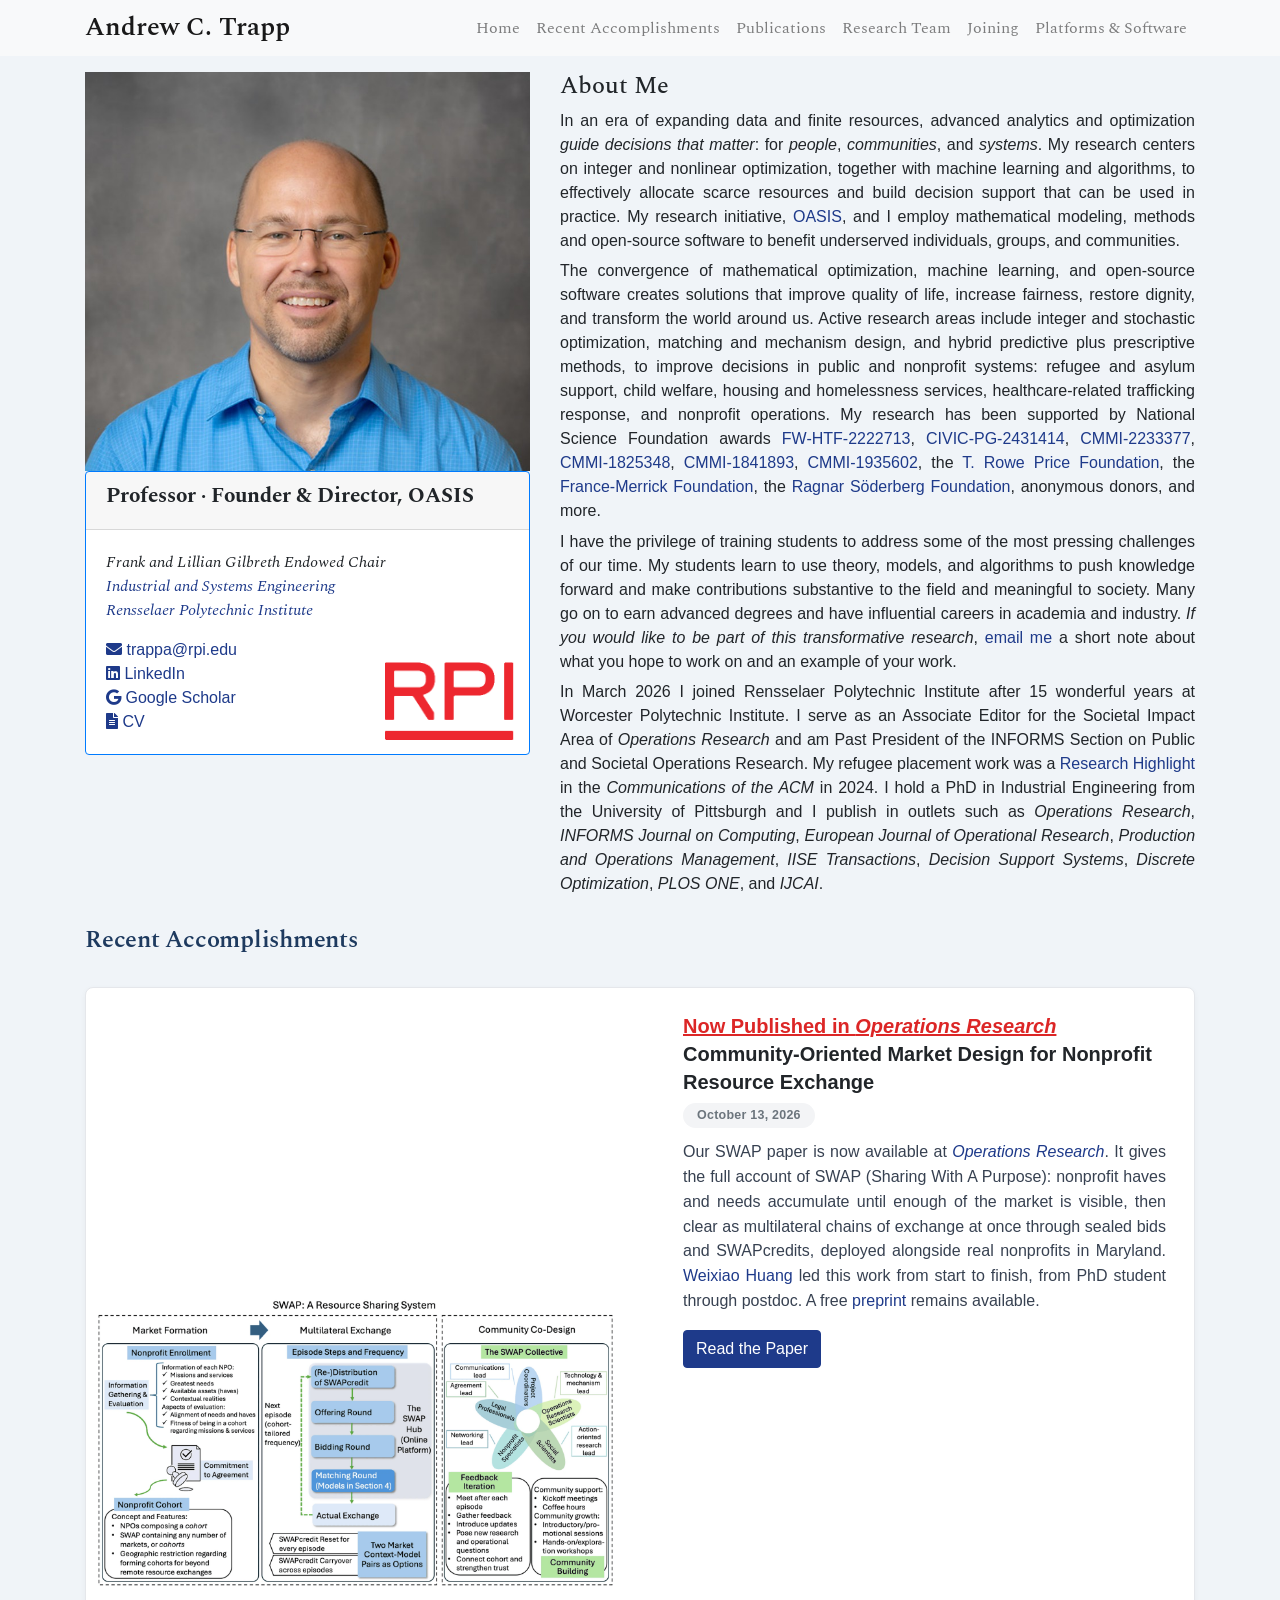
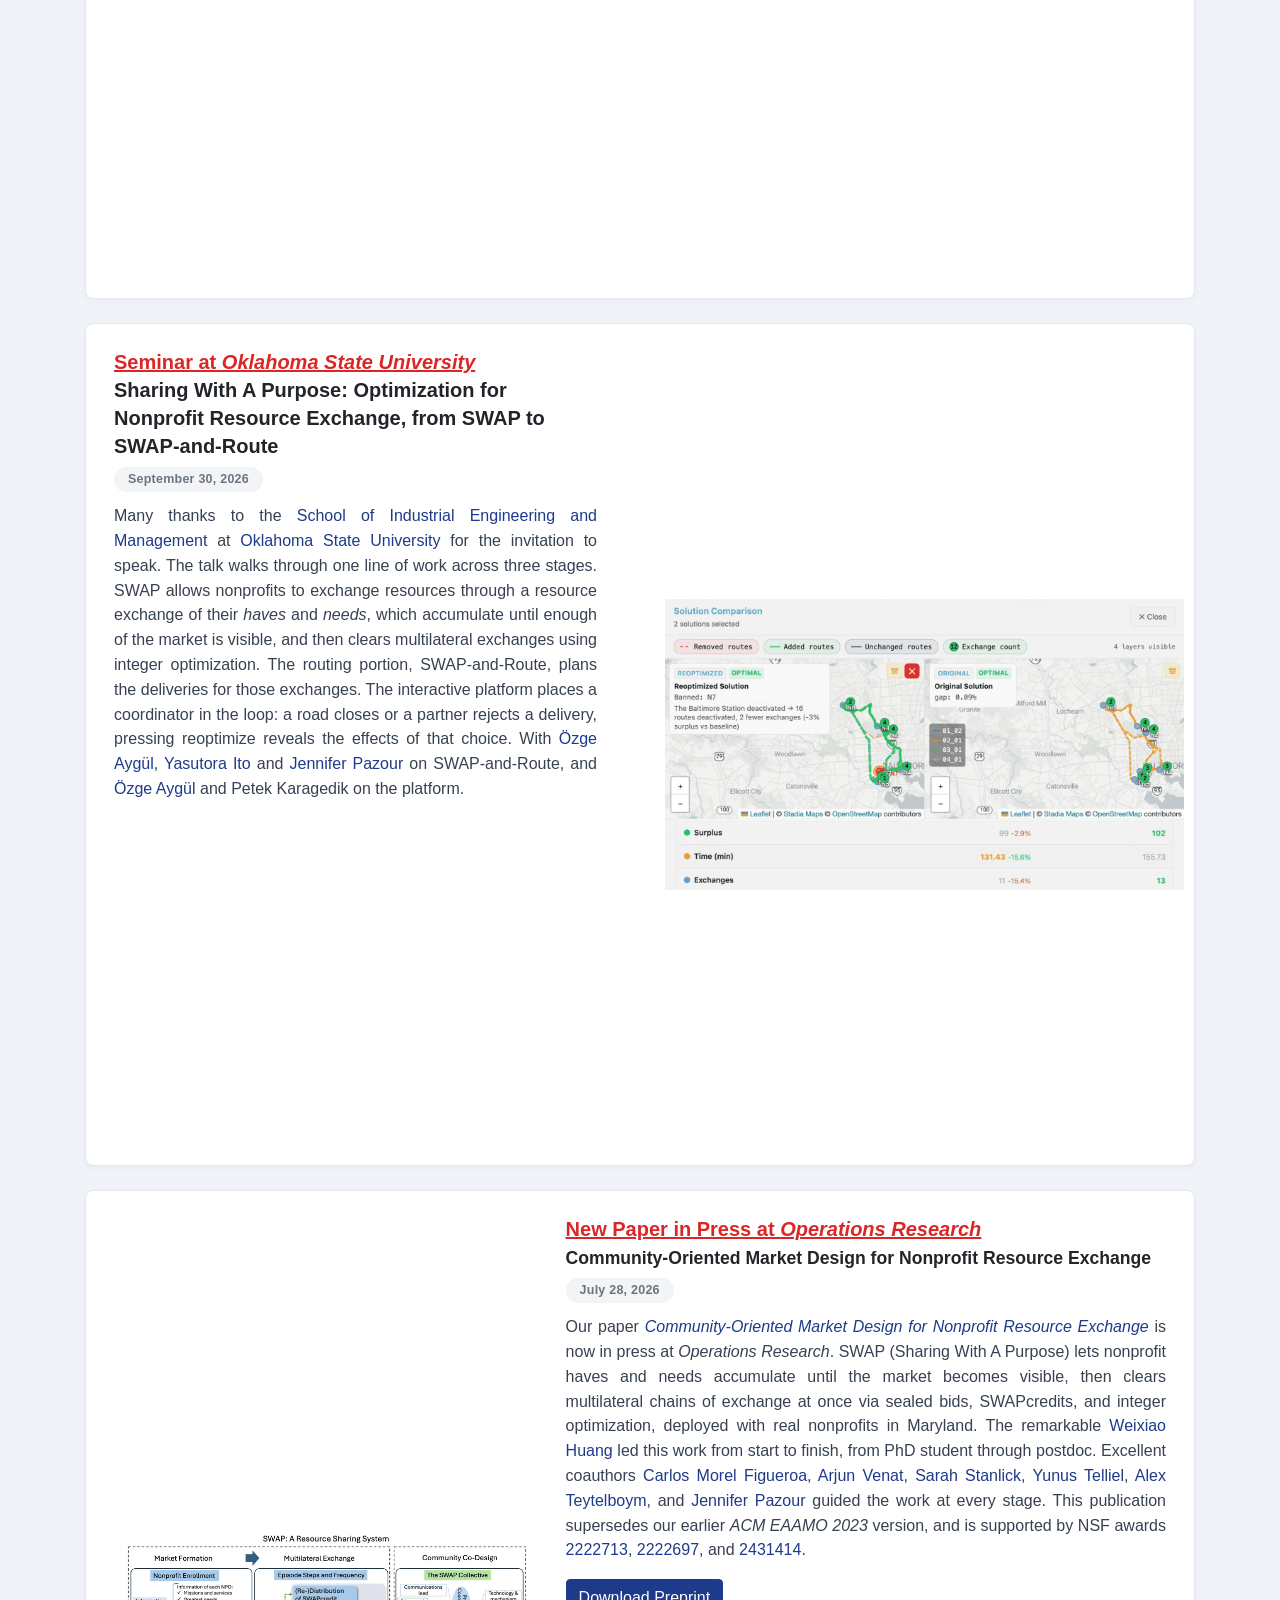
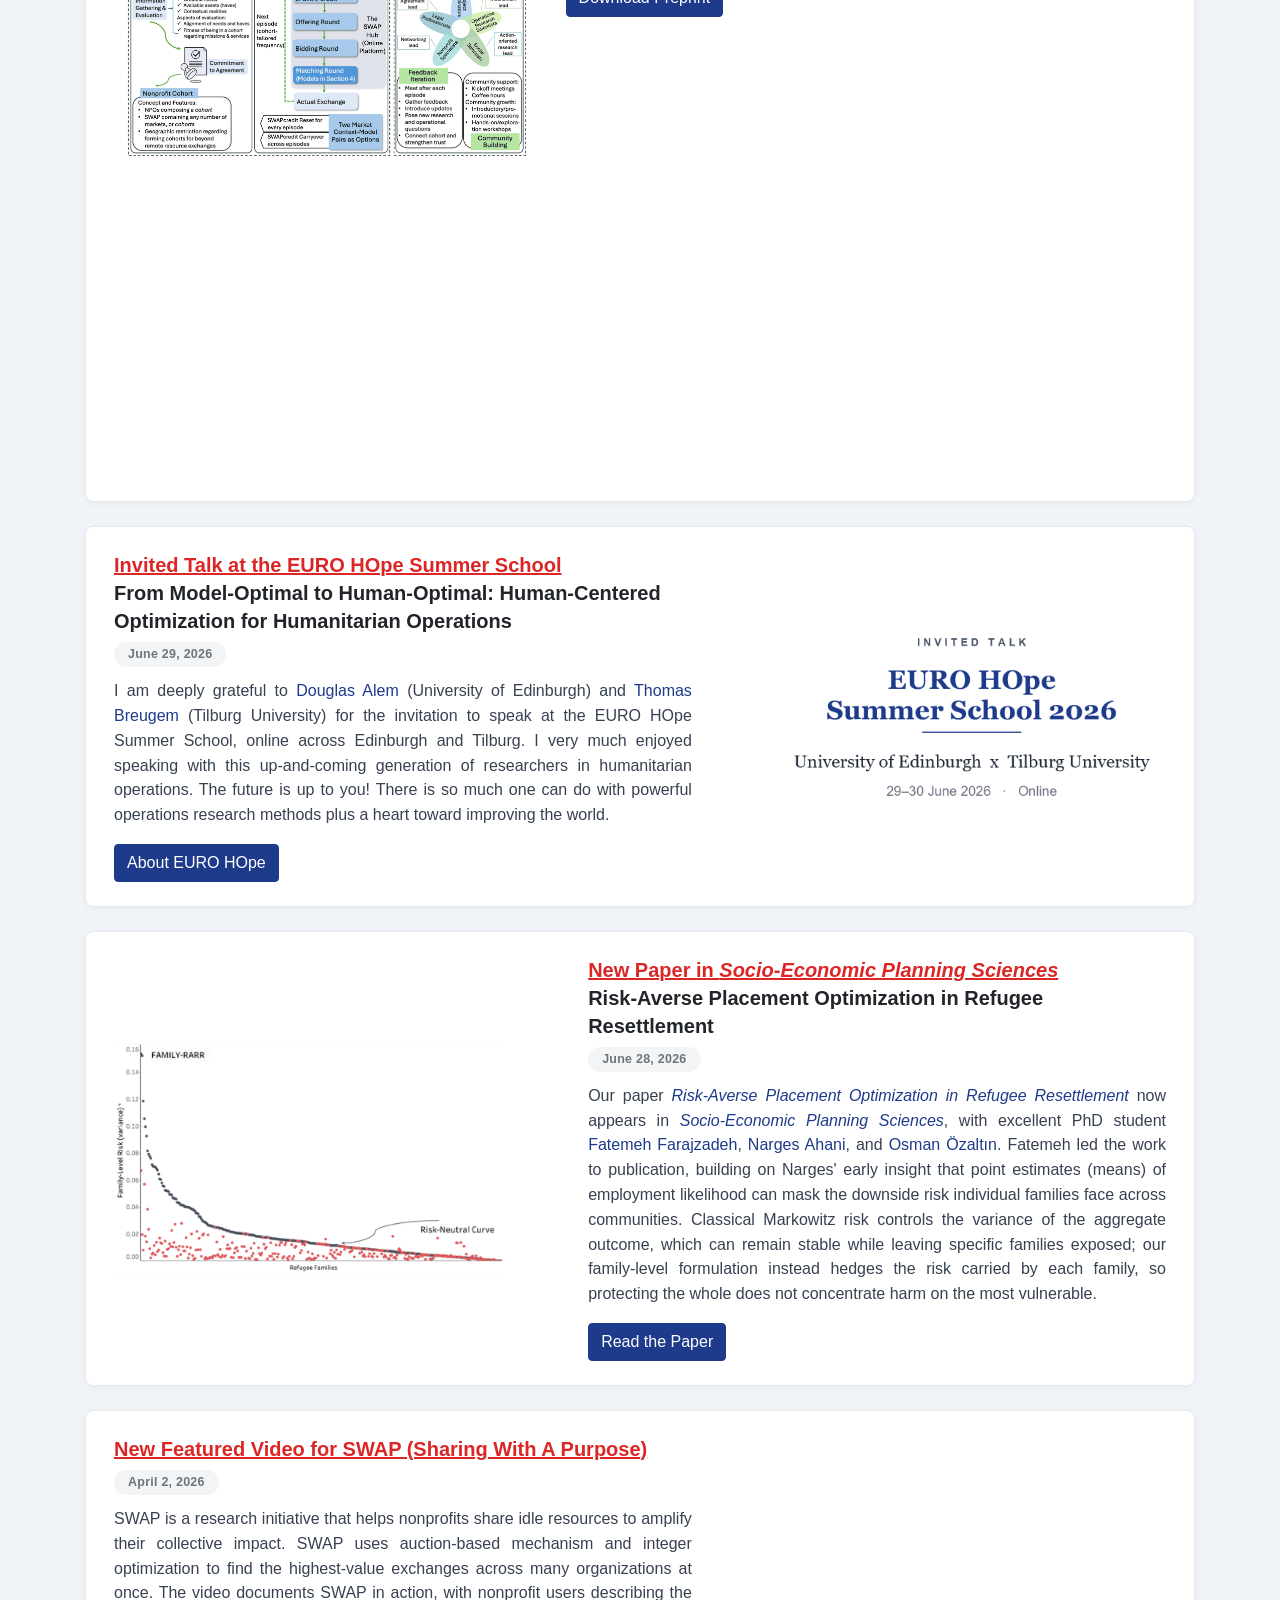
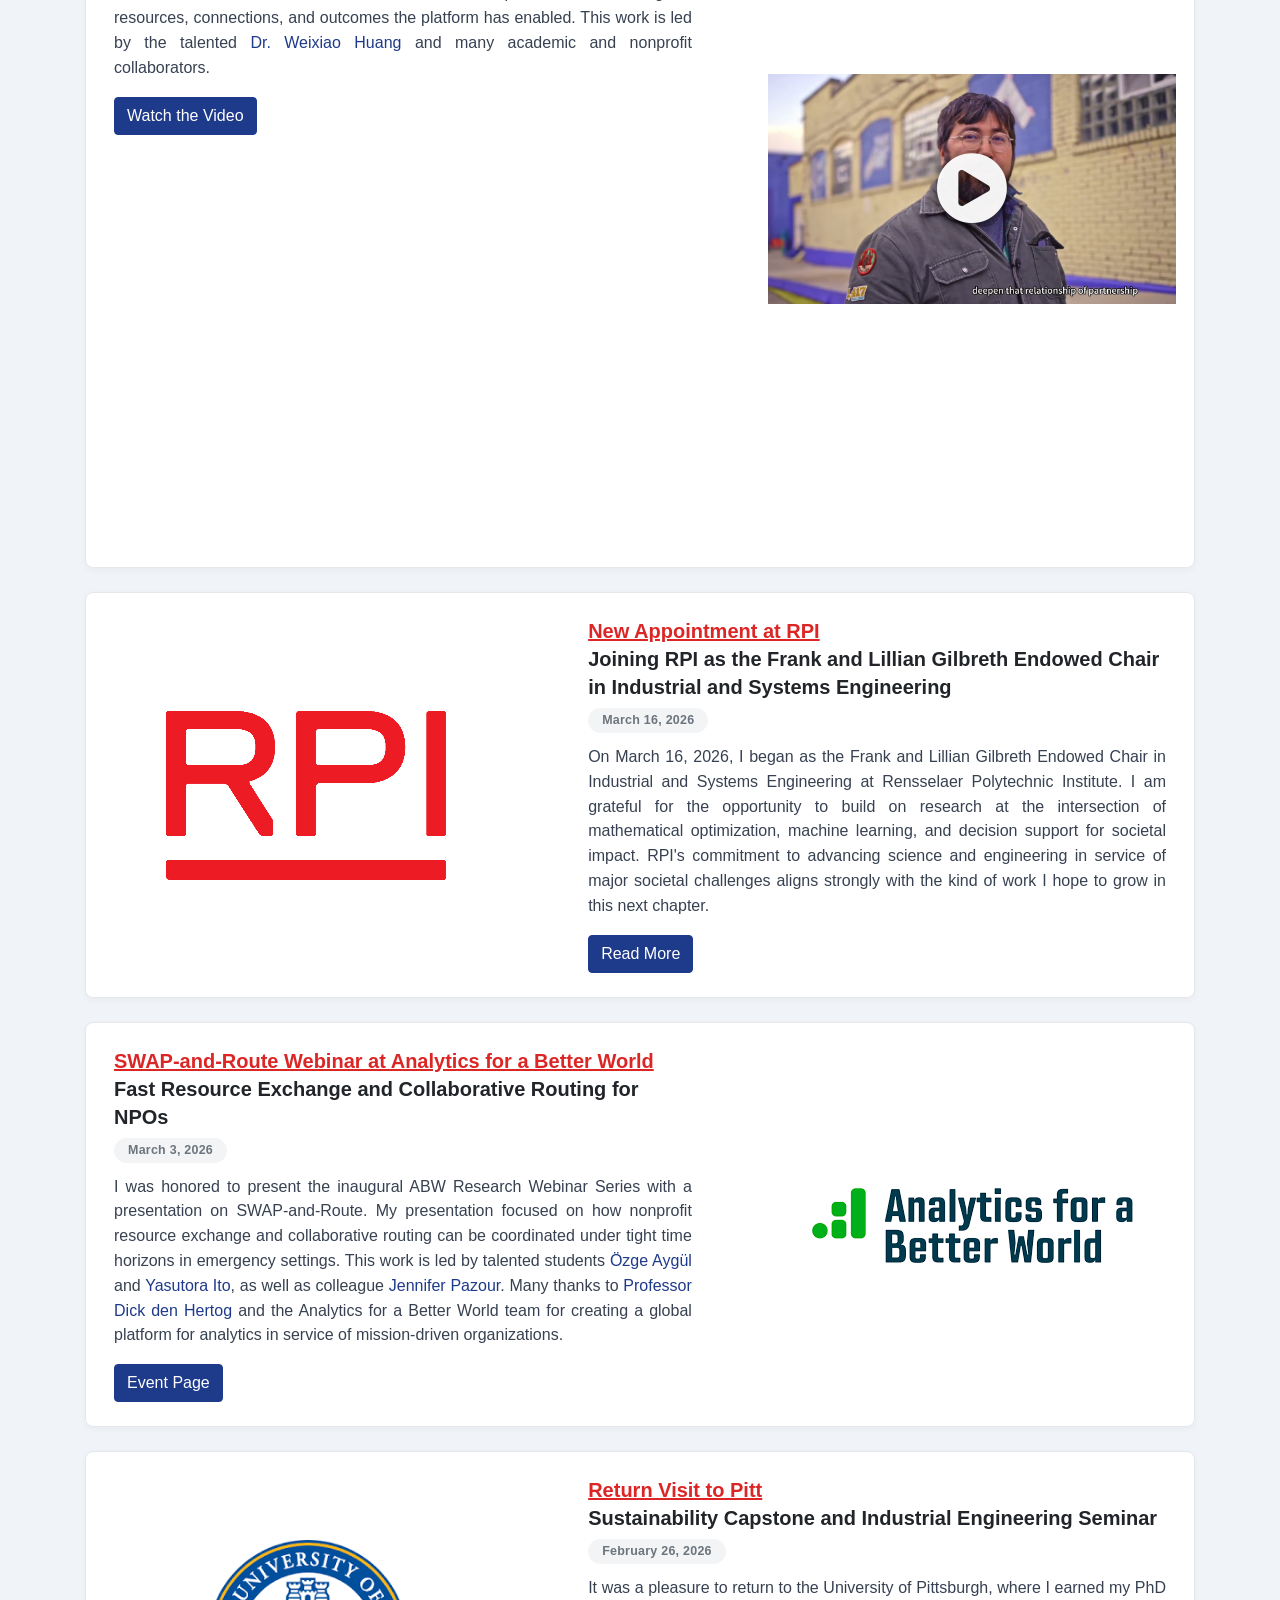
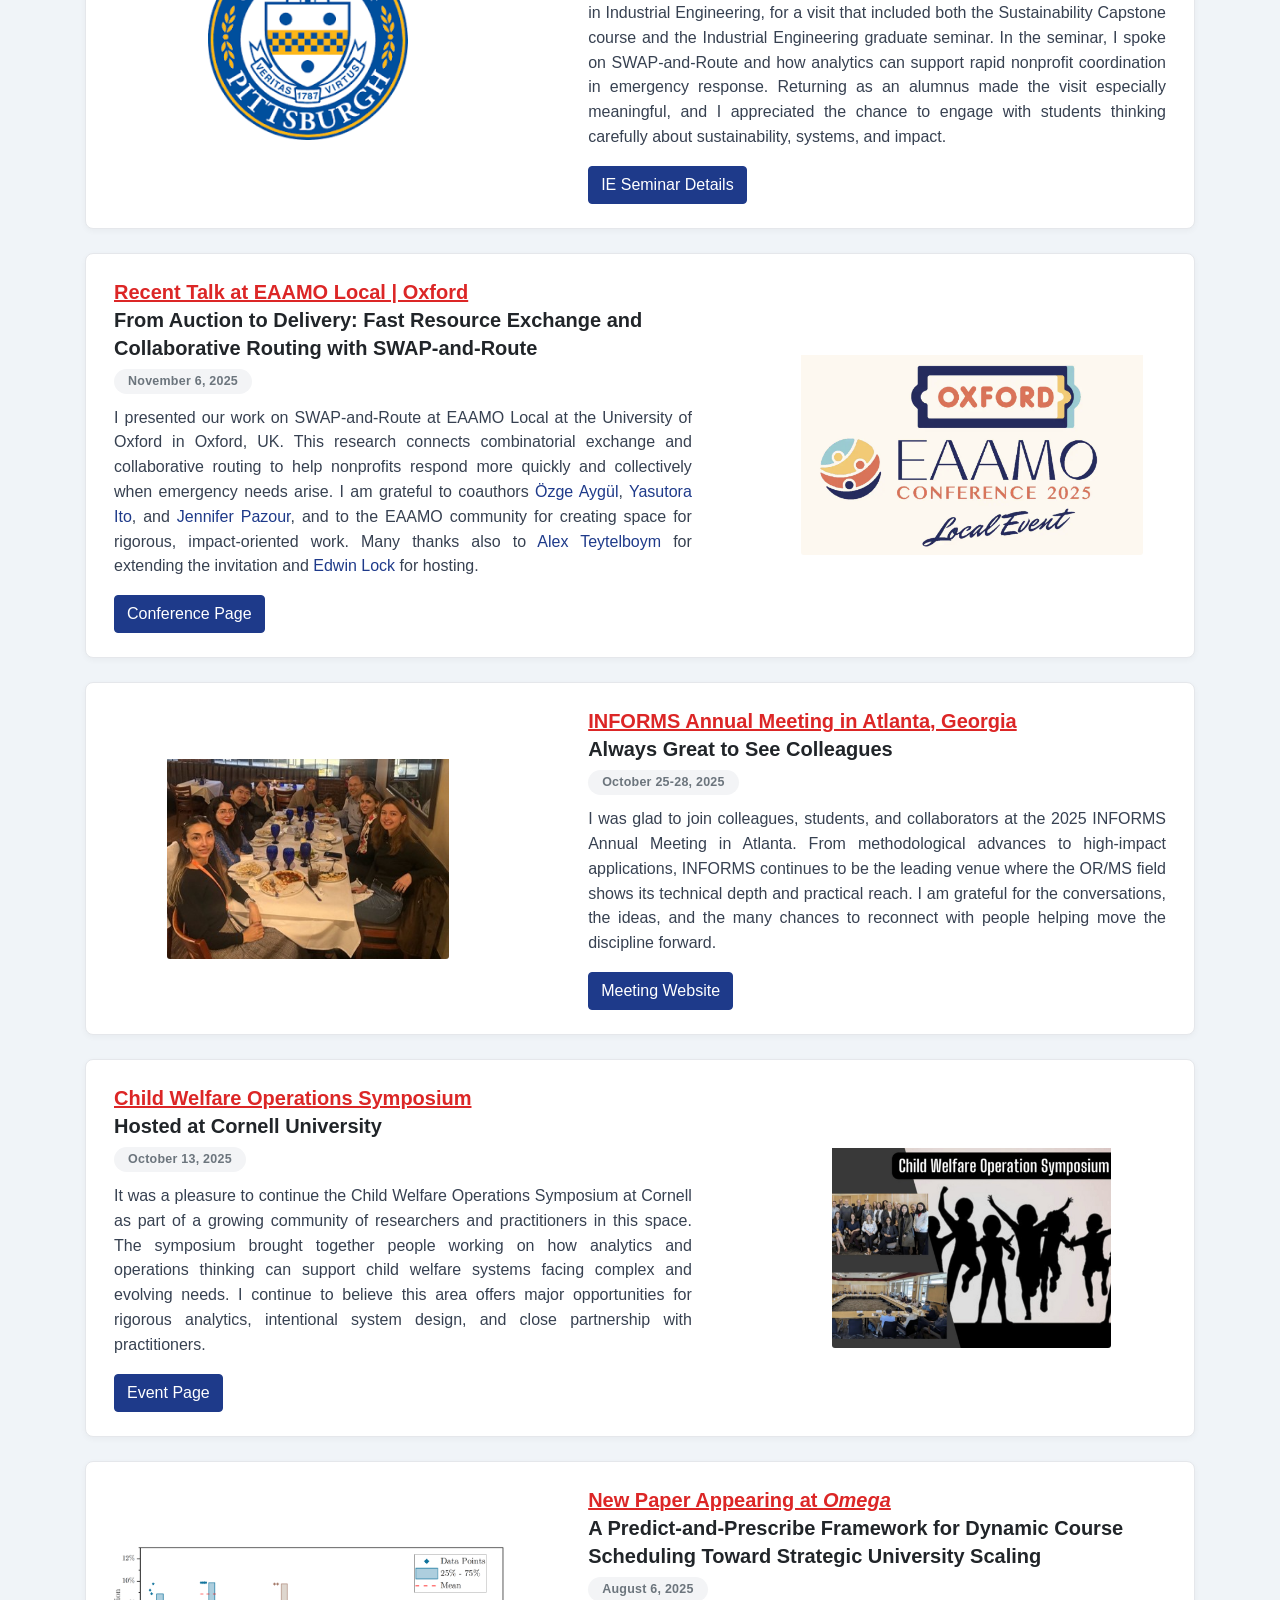
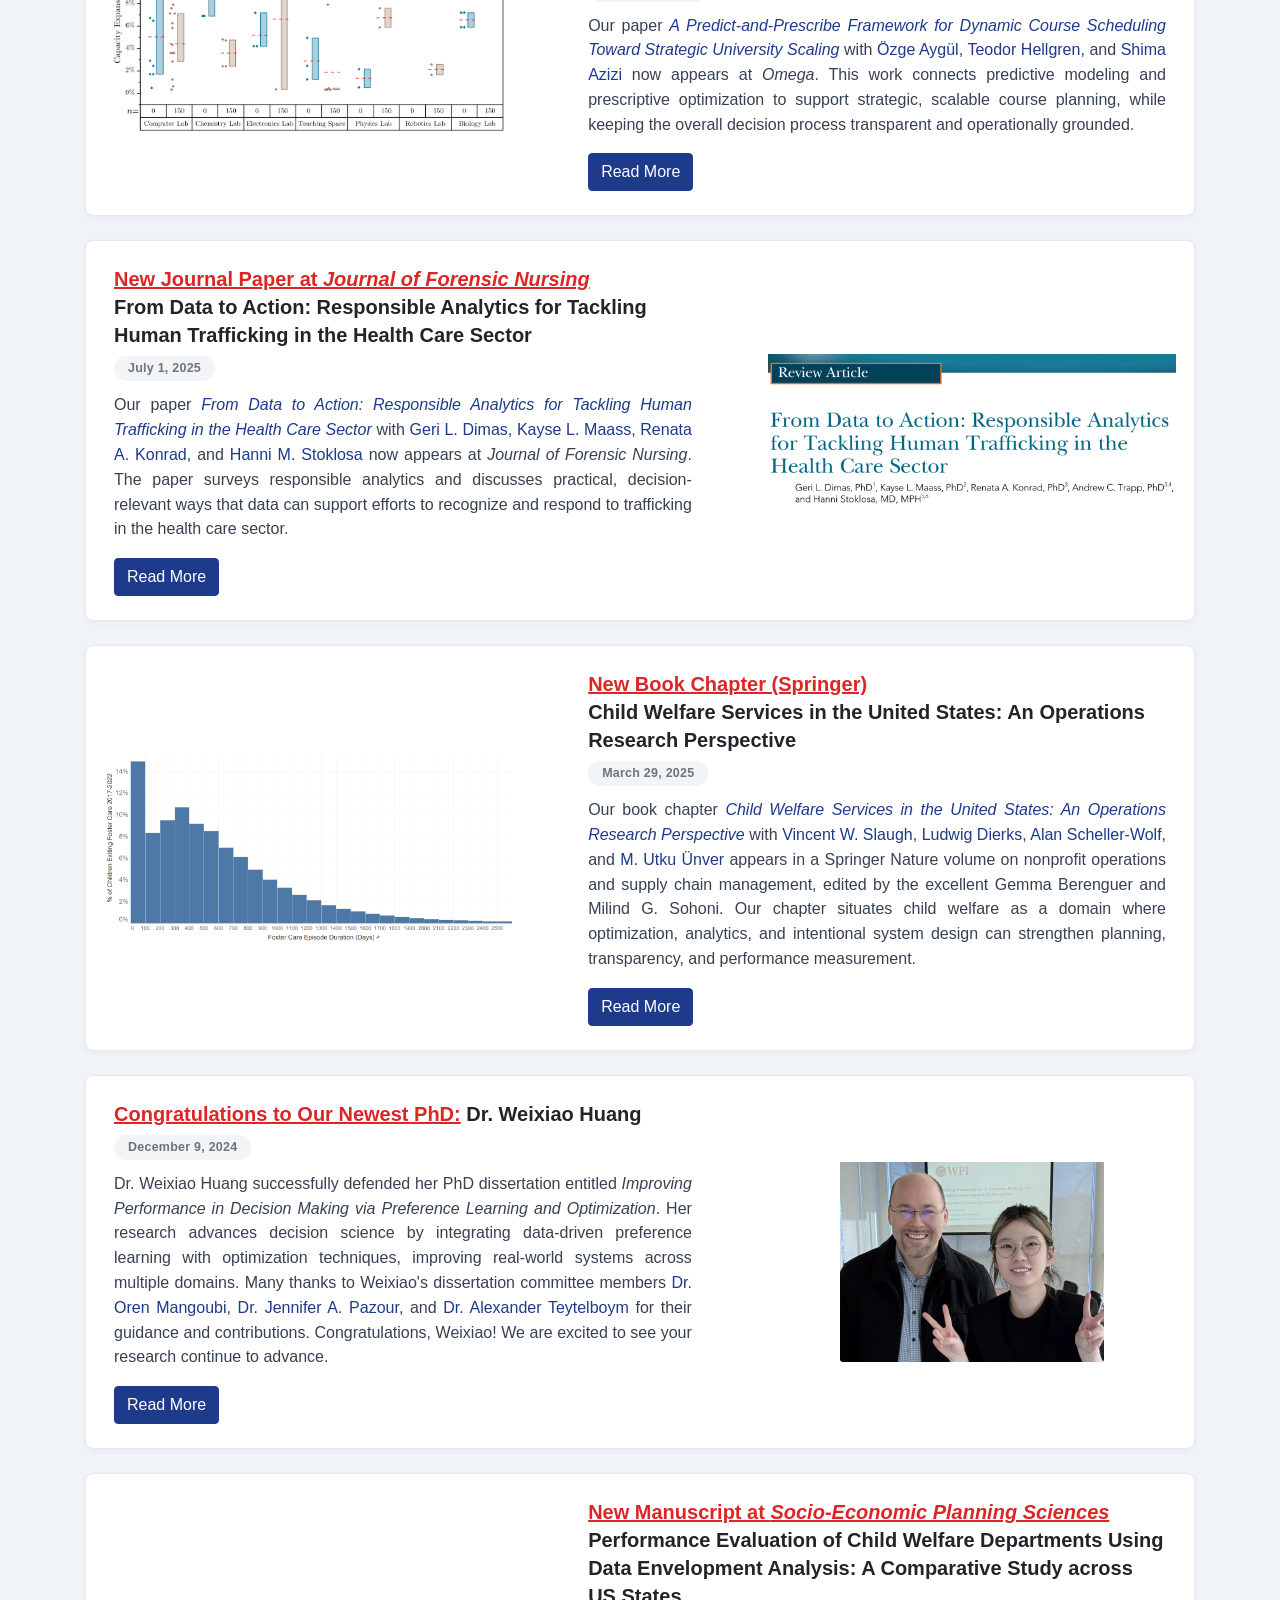
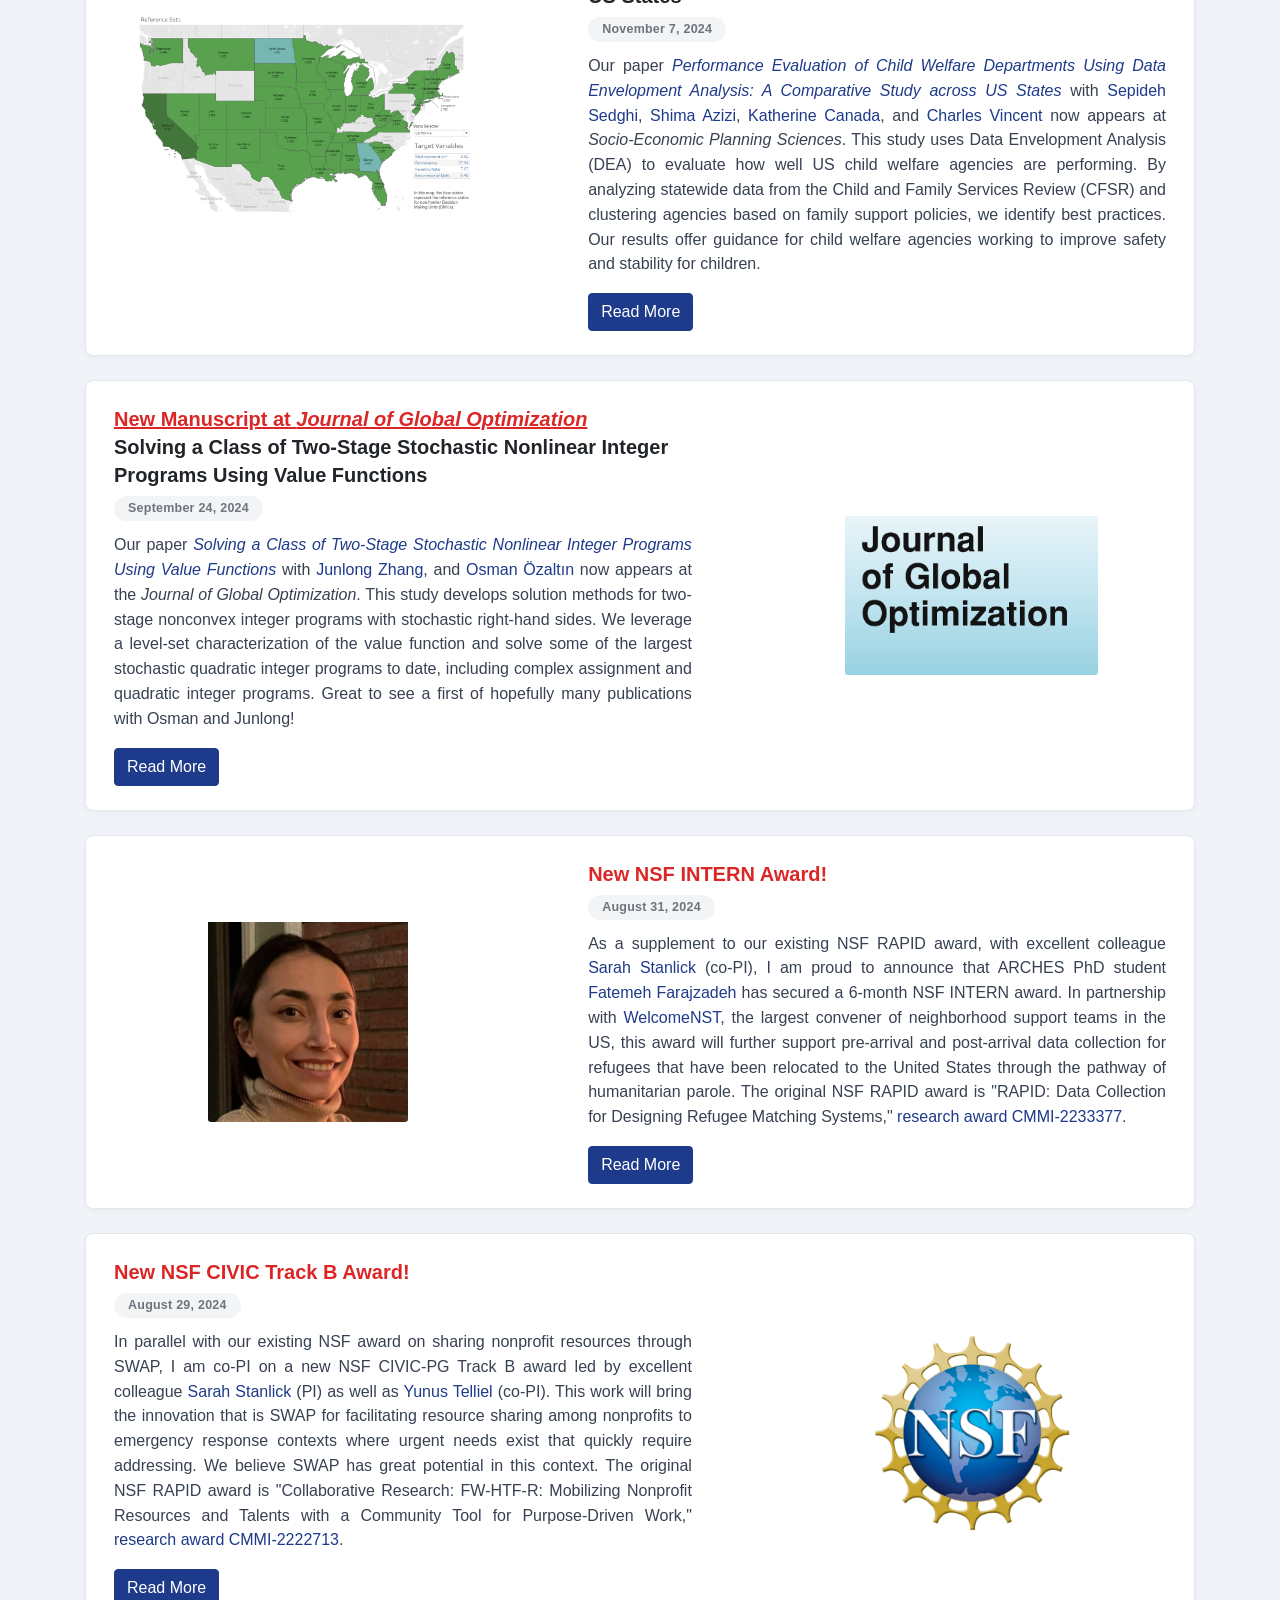
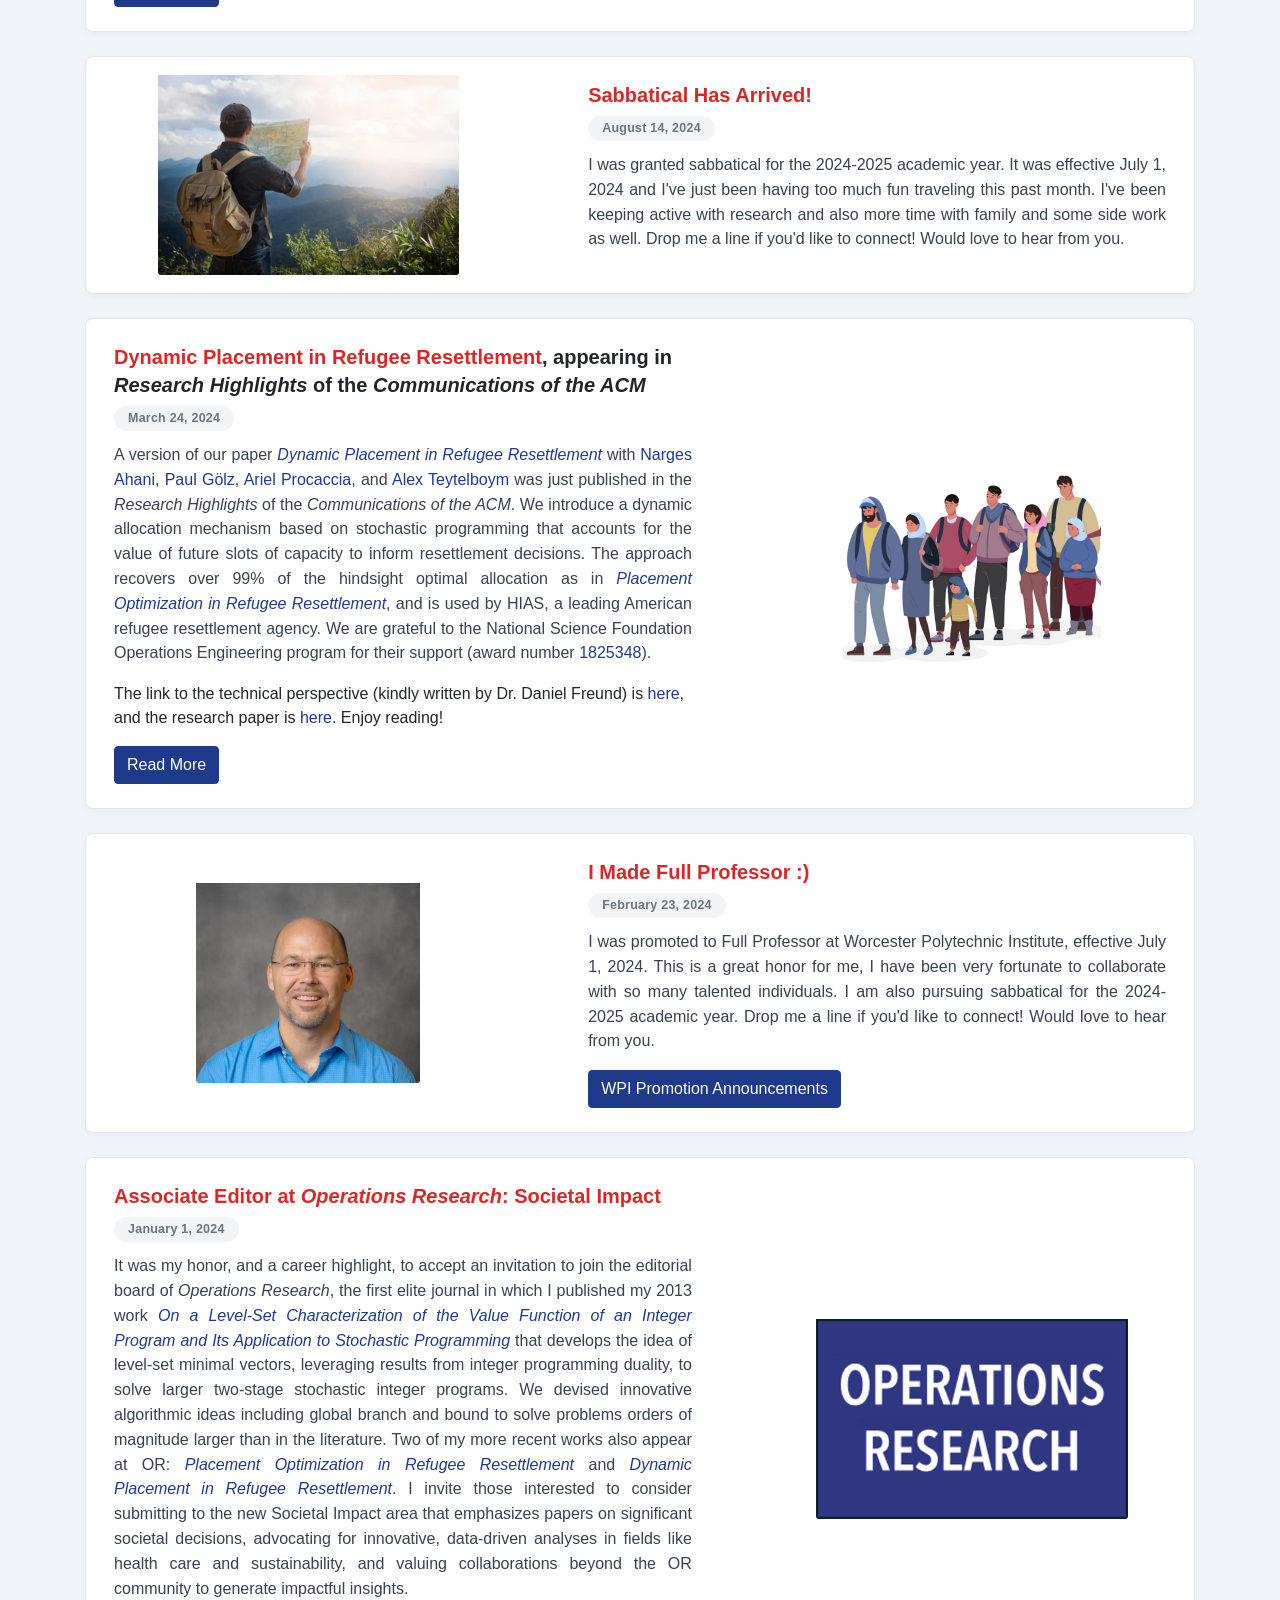
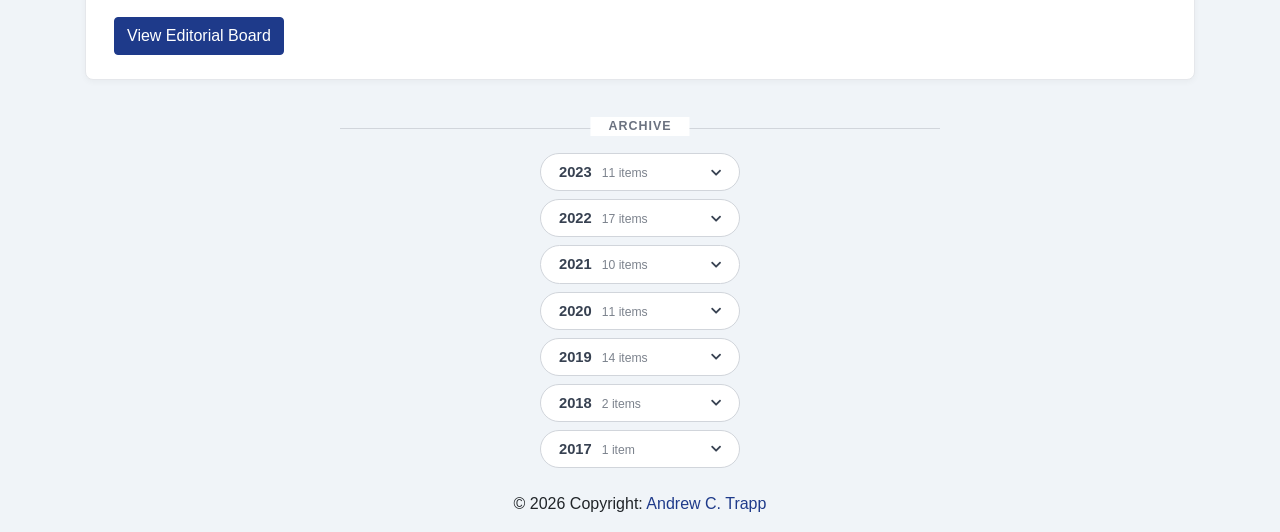
==== commit 73edd289: "About Me: research initiative now reads OASIS oasisimpact.org has switched to the OASIS banner, titl" ====
--- a/index.html
+++ b/index.html
@@ -508,7 +508,7 @@
         <div class="col-lg-7">
           <h1 class="h4">About Me</h1>
           <p class="medium-text-justify" align="justify" style="margin-bottom:0.4rem;">
-            In an era of expanding data and finite resources, advanced analytics and optimization <i>guide decisions that matter</i>: for <i>people</i>, <i>communities</i>, and <i>systems</i>. My research centers on integer and nonlinear optimization, together with machine learning and algorithms, to effectively allocate scarce resources and build decision support that can be used in practice. My research initiative, <a href="https://oasisimpact.org">ARCHES (now OASIS)</a>, and I employ mathematical modeling, methods and open-source software to benefit underserved individuals, groups, and communities.</p>
+            In an era of expanding data and finite resources, advanced analytics and optimization <i>guide decisions that matter</i>: for <i>people</i>, <i>communities</i>, and <i>systems</i>. My research centers on integer and nonlinear optimization, together with machine learning and algorithms, to effectively allocate scarce resources and build decision support that can be used in practice. My research initiative, <a href="https://oasisimpact.org">OASIS</a>, and I employ mathematical modeling, methods and open-source software to benefit underserved individuals, groups, and communities.</p>
           <p class="medium-text-justify" align="justify" style="margin-bottom:0.4rem;">
             The convergence of mathematical optimization, machine learning, and open-source software creates solutions that improve quality of life, increase fairness, restore dignity, and transform the world around us.
             Active research areas include integer and stochastic optimization, matching and mechanism design, and hybrid predictive plus prescriptive methods, to improve decisions in public and nonprofit systems: refugee and asylum support, child welfare, housing and homelessness services, healthcare-related trafficking response, and nonprofit operations.
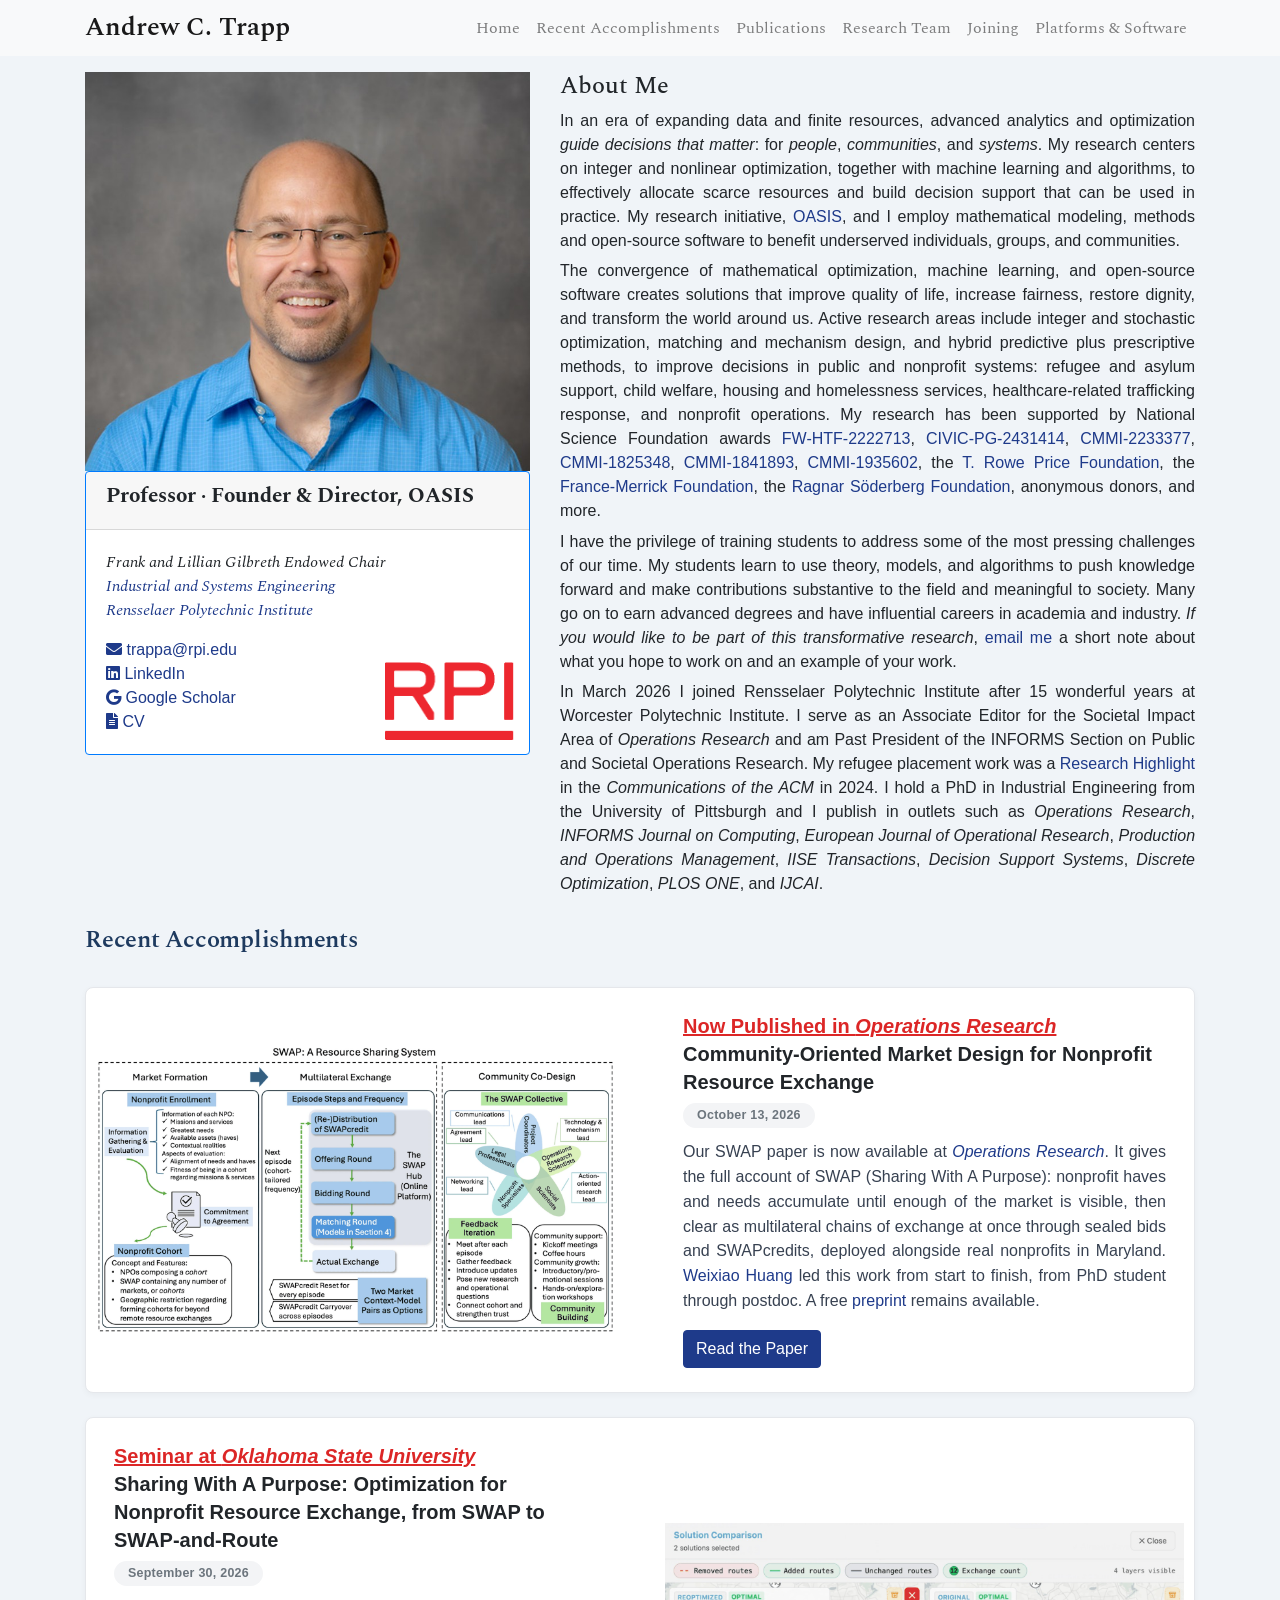
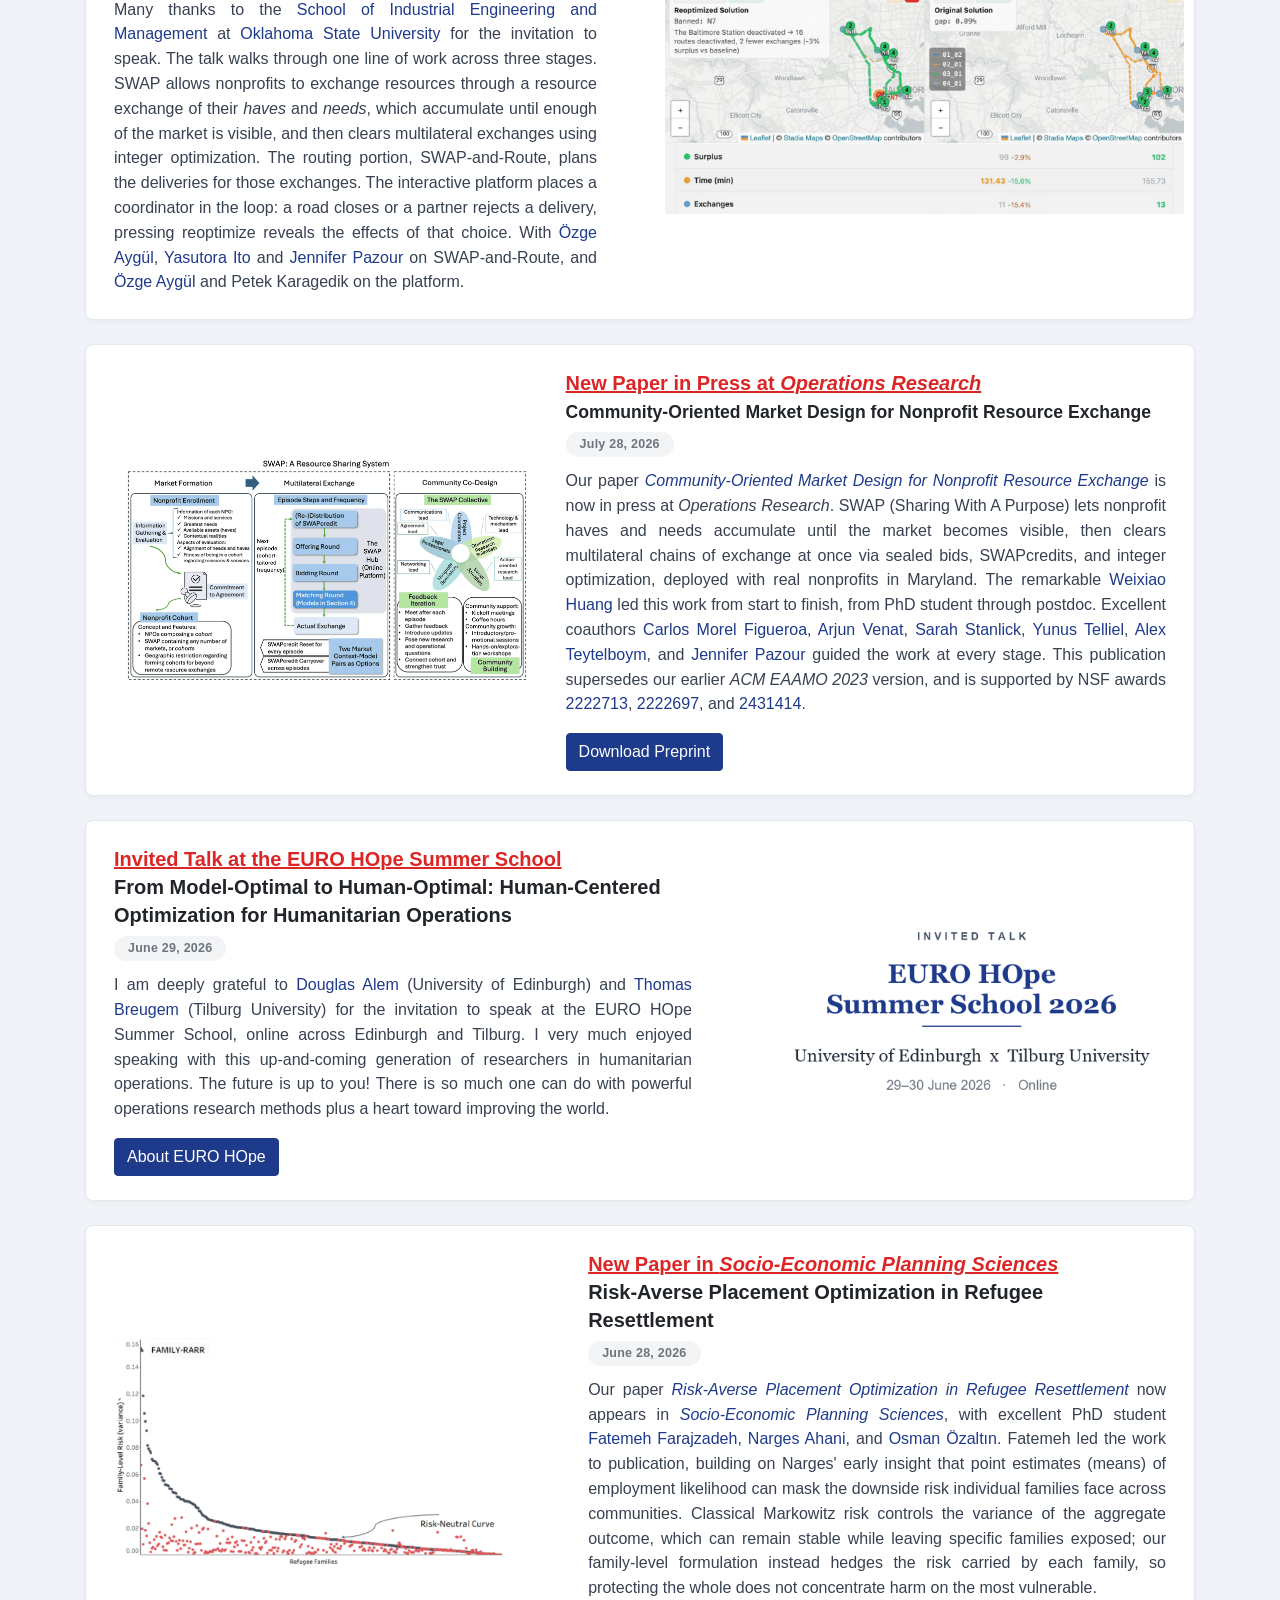
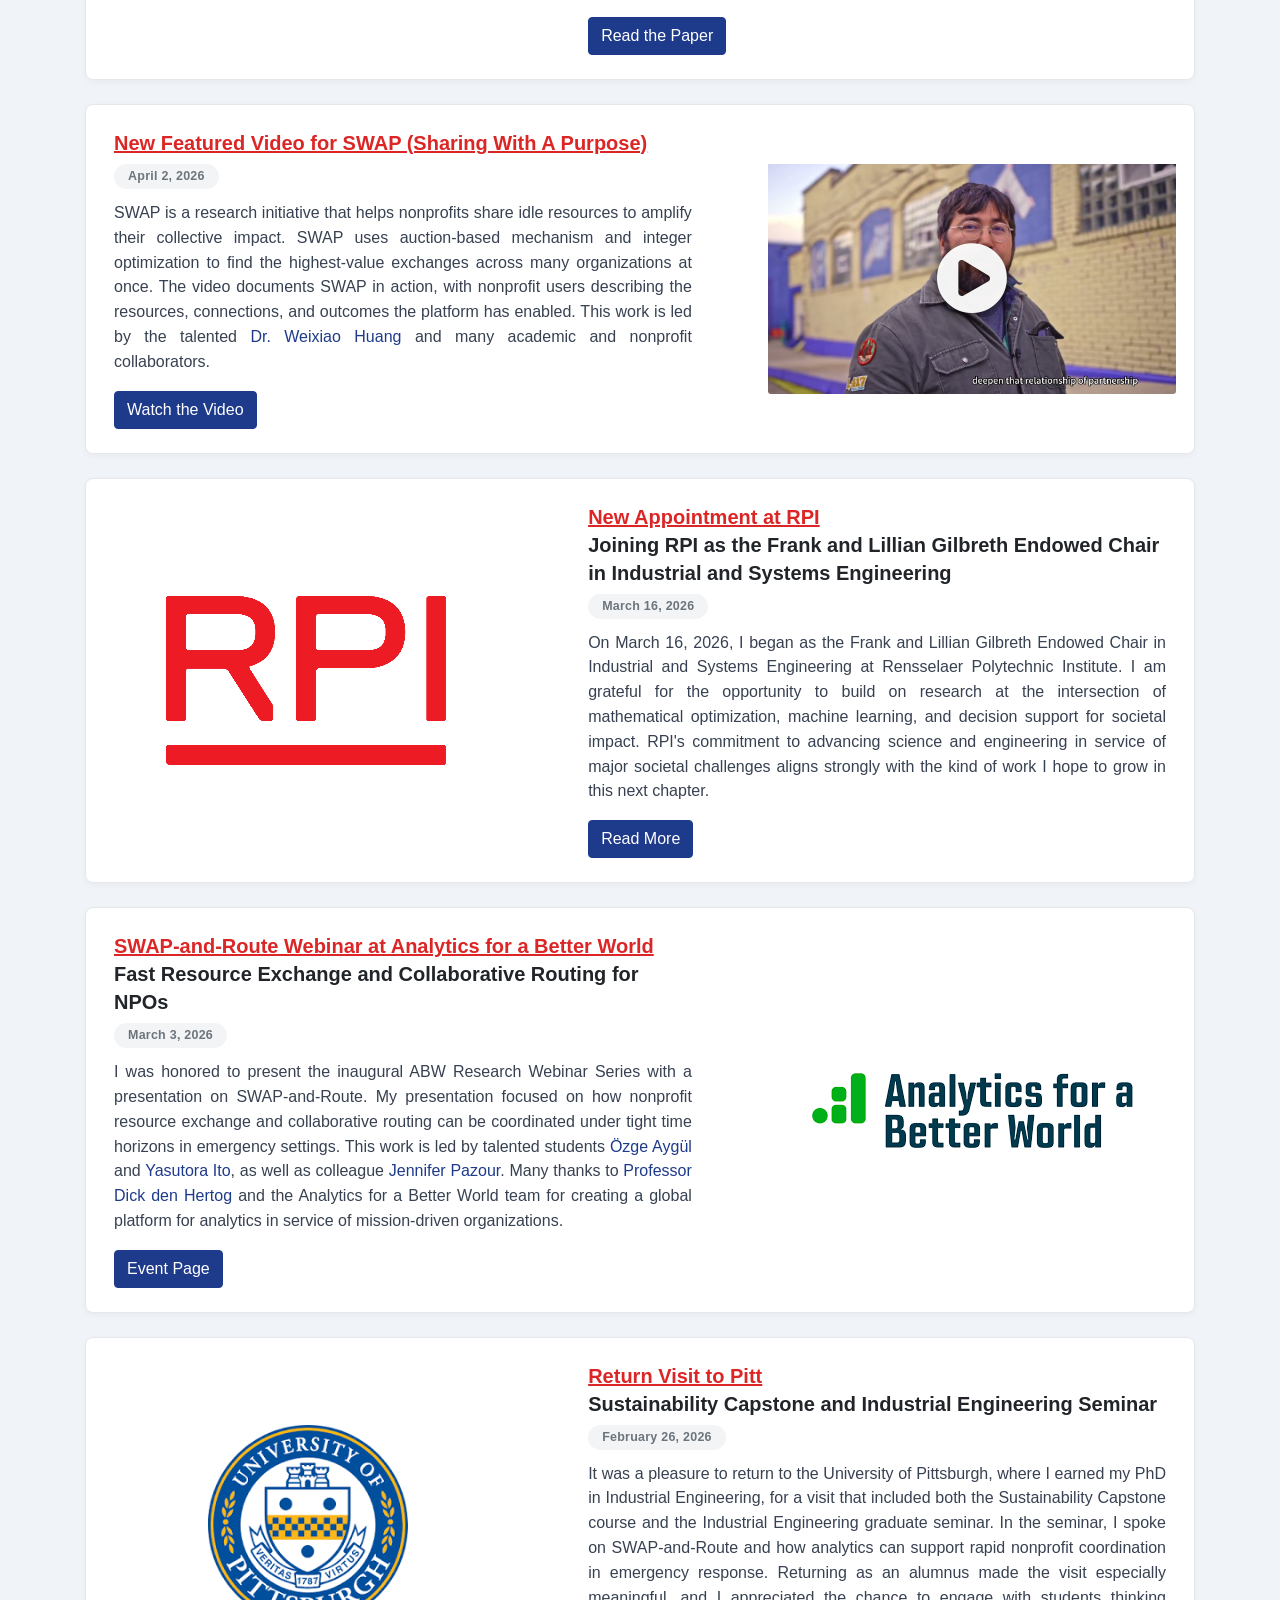
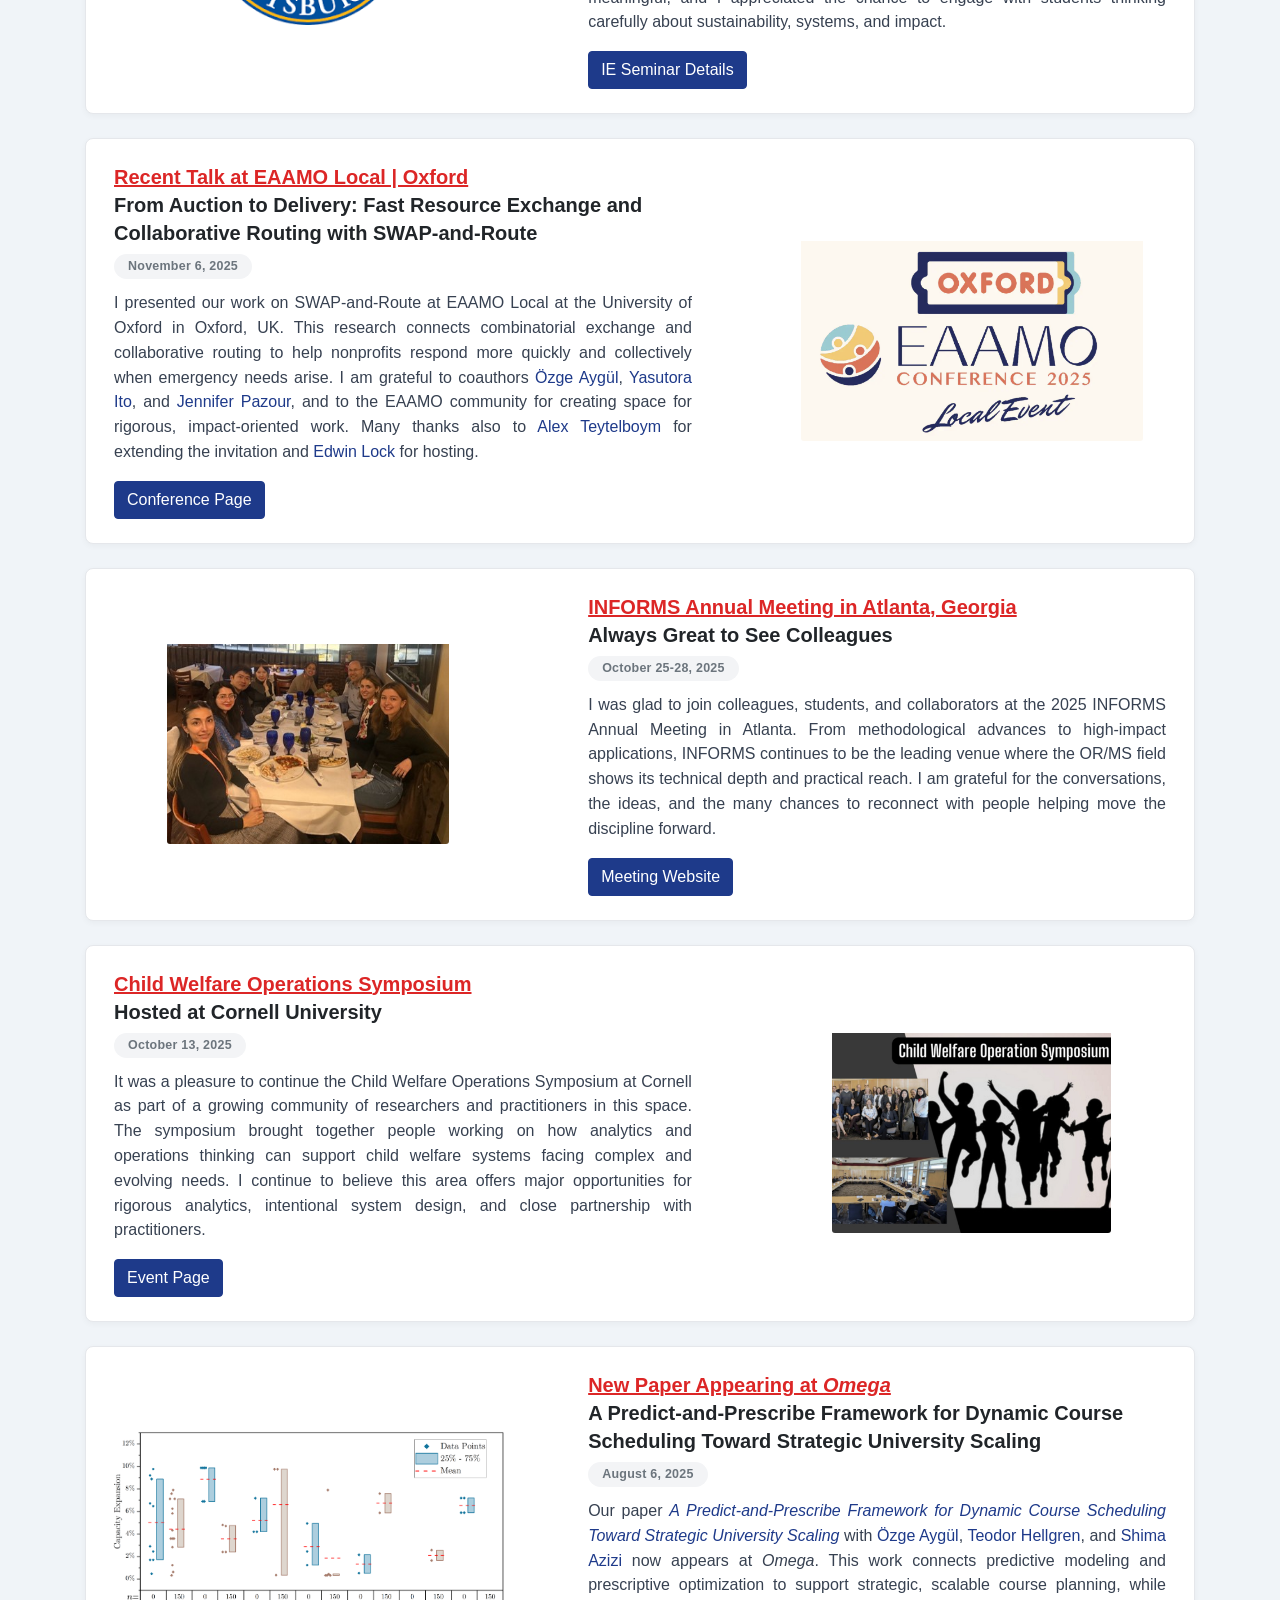
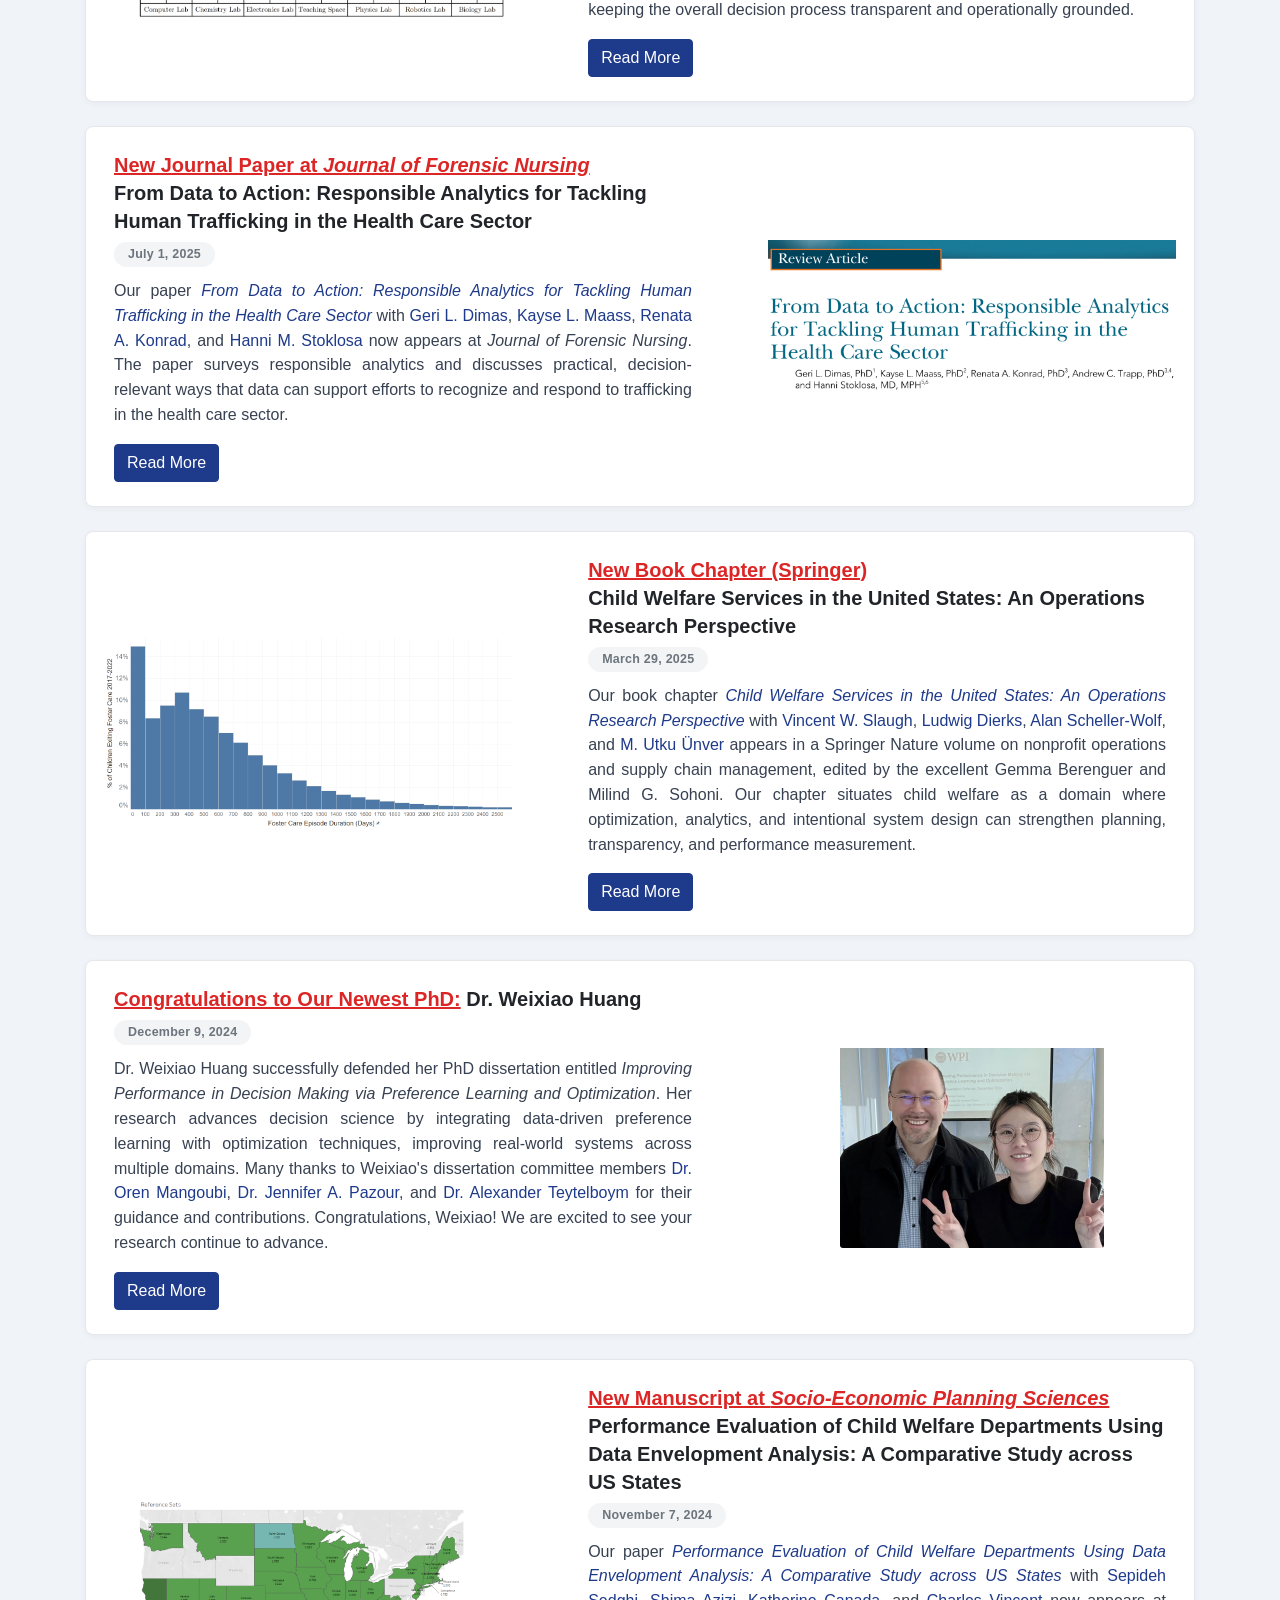
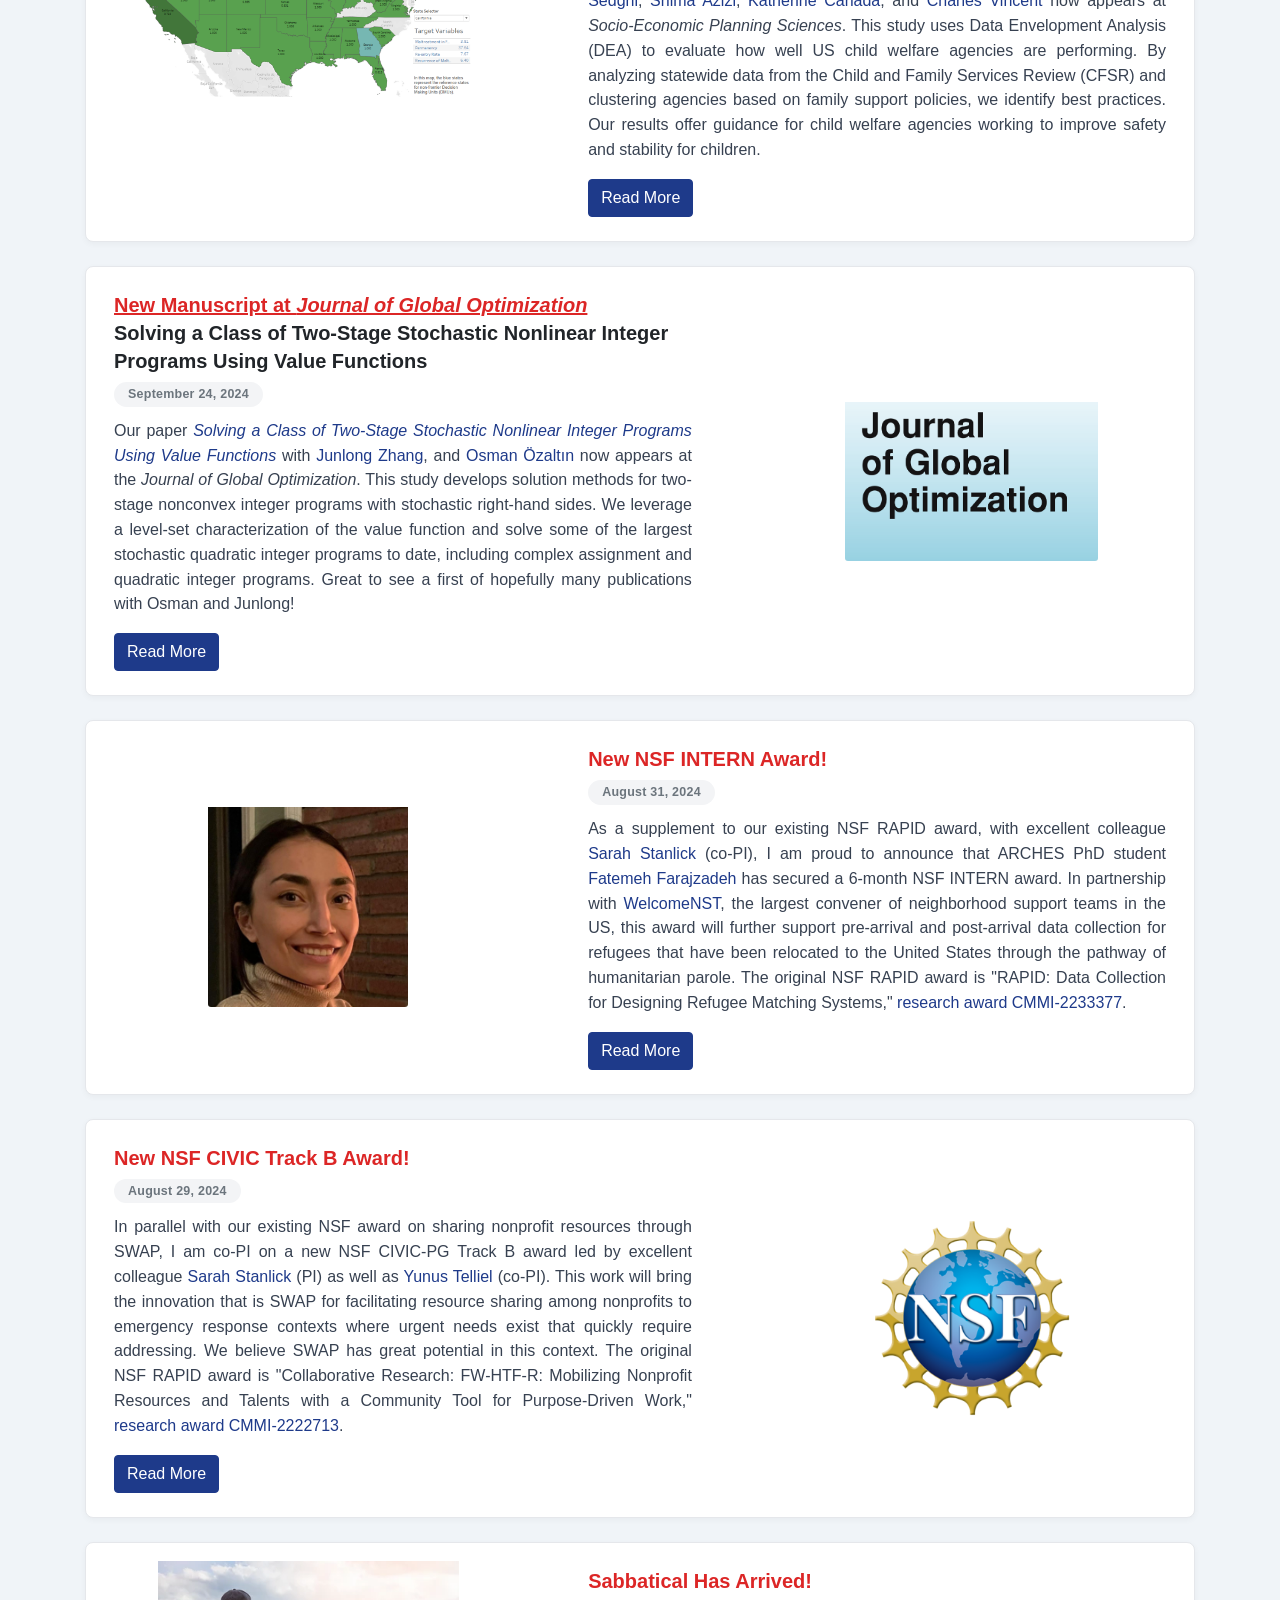
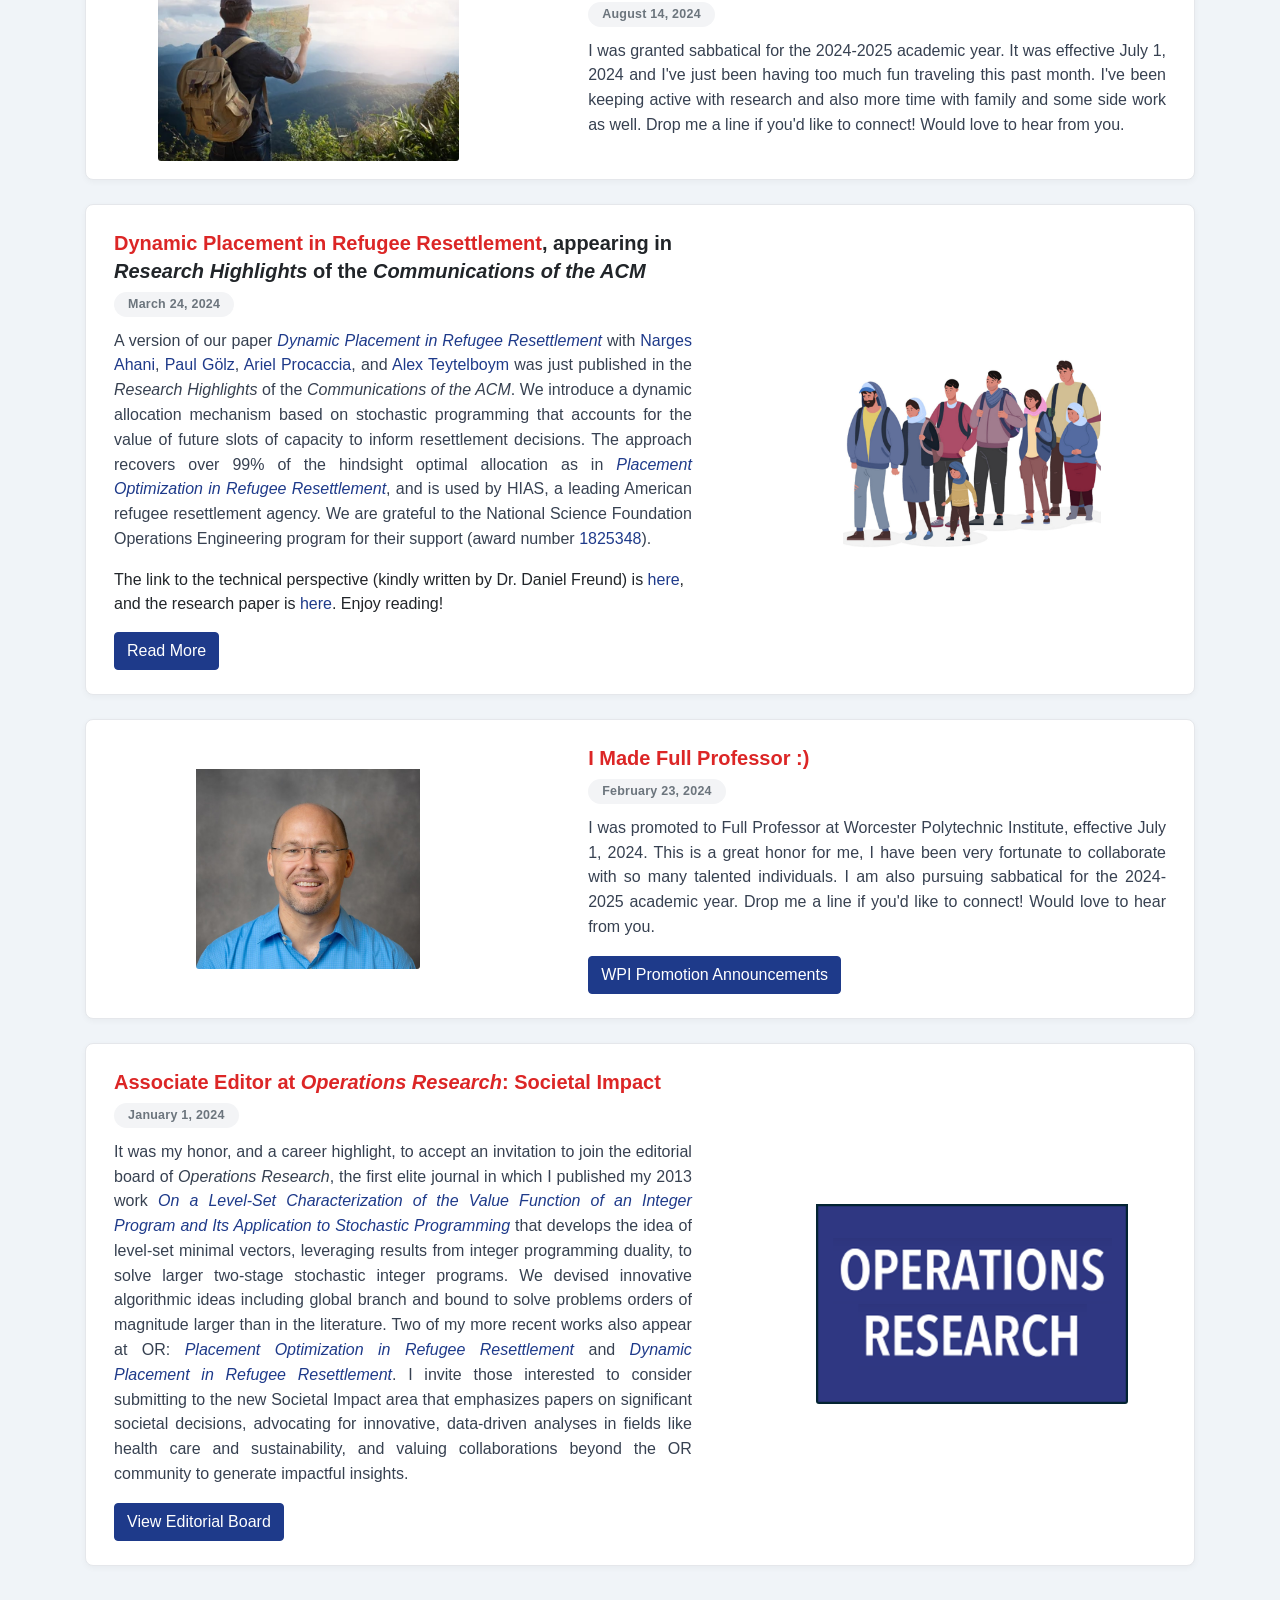
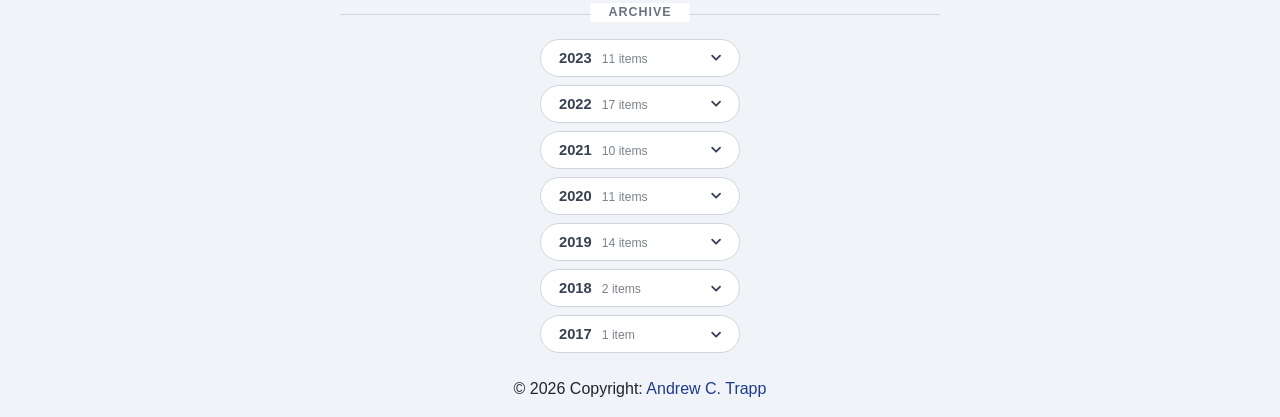
==== commit 839daf9f: "fix(images): keep CSS in charge of image height after the width/height attribute pass The 2026-10-18" ====
--- a/index.html
+++ b/index.html
@@ -142,6 +142,9 @@
          Recent Accomplishments — polished card styling
          ==================================================== -->
     <style>
+      /* Images carry width and height attributes (added 2026-10-18) so browsers can reserve space before
+         loading; height auto keeps the CSS in charge of sizing so the attributes never stretch an image. */
+      img[width][height] { height: auto; }
       /* === Card polish (subtle shadows, hover lift, consistent spacing) === */
       #recent-accomplishments .card {
         border: 1px solid #e5e7eb;
